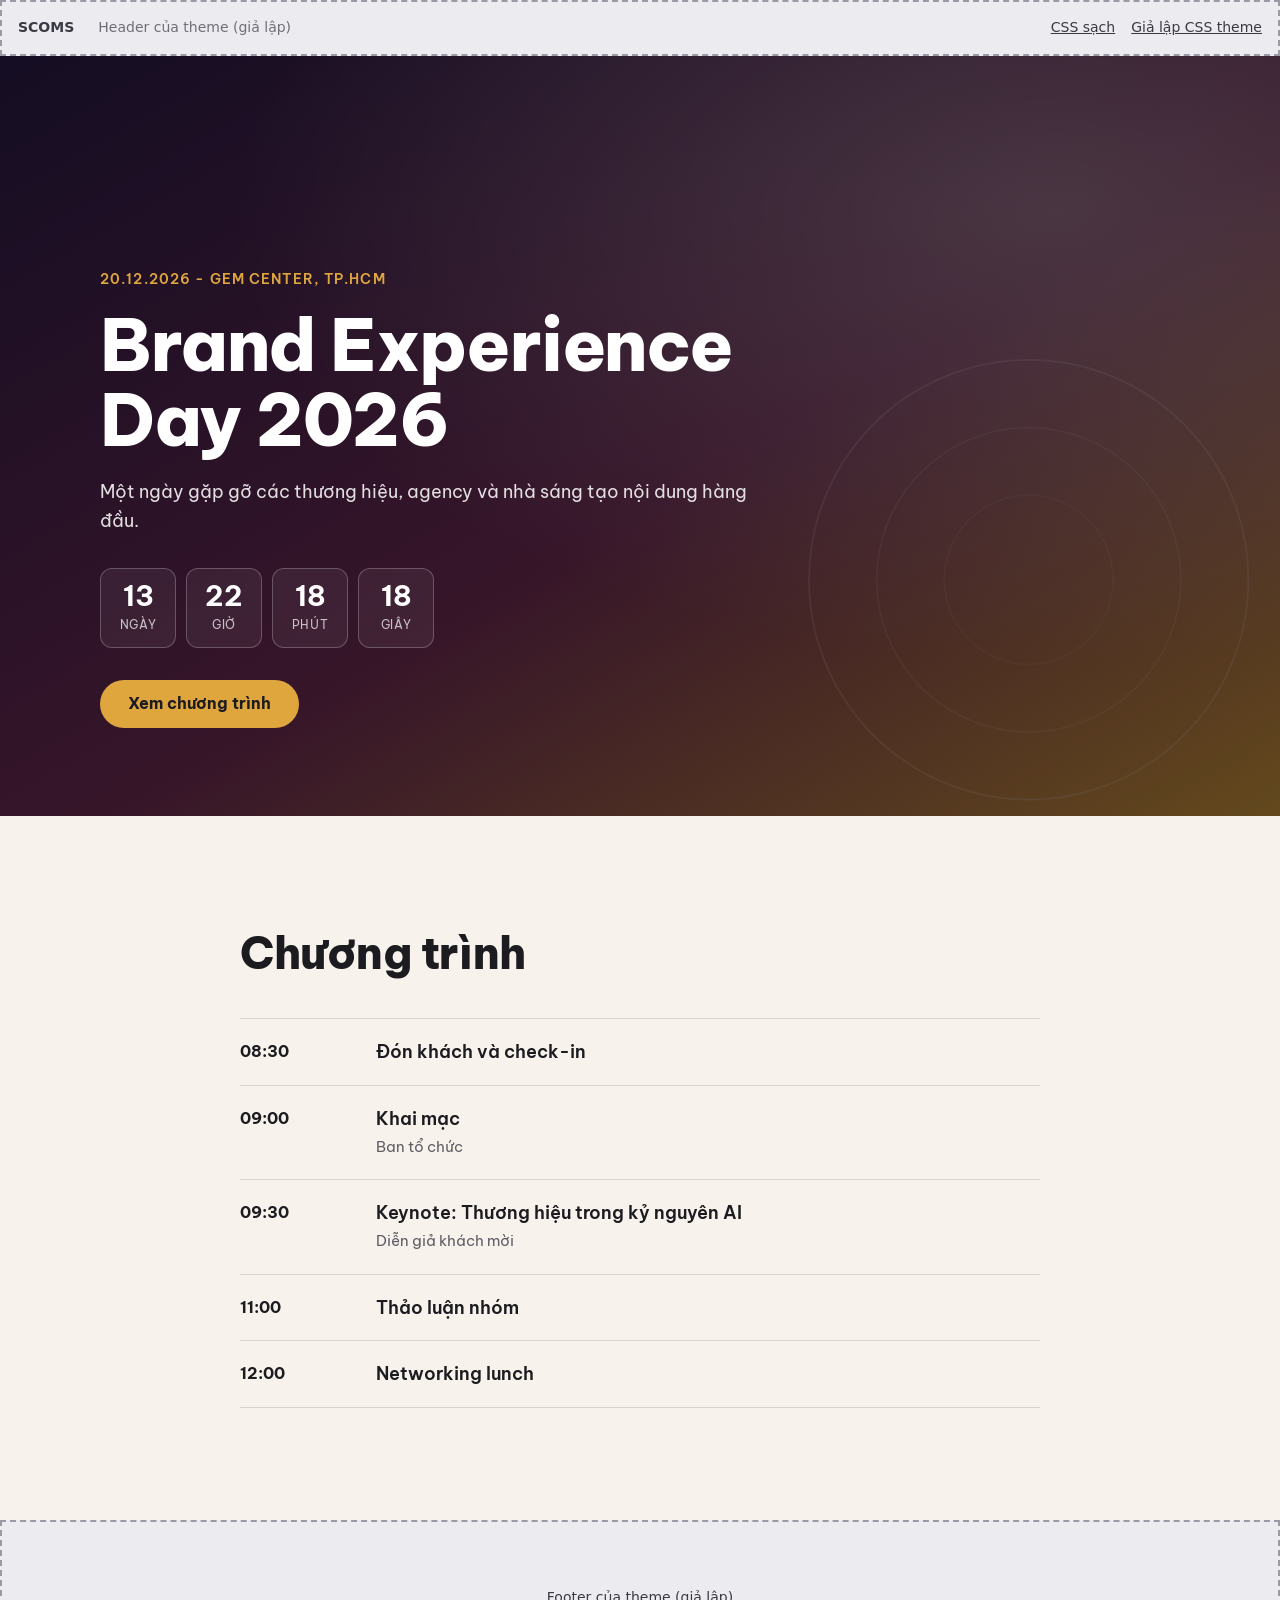
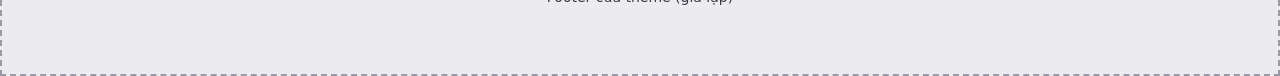
==== prototype/index.html @ 610c08fd "Demo: prototype + Elementor plugin (hero, agenda)" ====
<!doctype html>
<html lang="vi">
<head>
	<meta charset="utf-8">
	<meta name="viewport" content="width=device-width, initial-scale=1">
	<meta name="robots" content="noindex, nofollow">
	<title>SCOMS Landing - Prototype</title>

	<link rel="preconnect" href="https://fonts.googleapis.com">
	<link rel="preconnect" href="https://fonts.gstatic.com" crossorigin>
	<link rel="stylesheet" href="https://fonts.googleapis.com/css2?family=Be+Vietnam+Pro:wght@400;600;700;800&display=swap">

	<link rel="stylesheet" href="dev/mock-site.css">

	<link rel="stylesheet" href="../plugin/scoms-landing/assets/css/base.css">
	<link rel="stylesheet" href="../plugin/scoms-landing/assets/css/hero.css">
	<link rel="stylesheet" href="../plugin/scoms-landing/assets/css/agenda.css">

	<script>
		(function () {
			if (!new URLSearchParams(location.search).has('theme')) return;
			document.documentElement.classList.add('is-theme-sim');
			var link = document.createElement('link');
			link.rel = 'stylesheet';
			link.href = 'dev/theme-sim.css';
			document.head.appendChild(link);
			document.addEventListener('DOMContentLoaded', function () {
				document.body.classList.add('elementor-kit-5');
			});
		})();
	</script>
</head>
<body>
	<header class="mock-header">
		<span class="mock-header__logo">SCOMS</span>
		<span class="mock-header__note">Header của theme (giả lập)</span>
		<nav class="mock-header__nav">
			<a href="./">CSS sạch</a>
			<a href="./?theme">Giả lập CSS theme</a>
		</nav>
	</header>

	<main>
		<section class="scl scl-hero">
			<img class="scl-hero__bg" src="images/hero.svg" alt="" fetchpriority="high">
			<div class="scl-container">
				<div class="scl-hero__content">
					<p class="scl-hero__meta">20.12.2026 - GEM Center, TP.HCM</p>
					<h1 class="scl-hero__title">Brand Experience Day 2026</h1>
					<p class="scl-hero__desc">Một ngày gặp gỡ các thương hiệu, agency và nhà sáng tạo nội dung hàng đầu.</p>
					<div class="scl-countdown" data-scl-countdown="2026-12-20T09:00:00+07:00" role="timer" aria-label="Thời gian còn lại đến sự kiện">
						<div class="scl-countdown__units">
							<div class="scl-countdown__unit"><span class="scl-countdown__num" data-unit="days">00</span><span class="scl-countdown__label">Ngày</span></div>
							<div class="scl-countdown__unit"><span class="scl-countdown__num" data-unit="hours">00</span><span class="scl-countdown__label">Giờ</span></div>
							<div class="scl-countdown__unit"><span class="scl-countdown__num" data-unit="minutes">00</span><span class="scl-countdown__label">Phút</span></div>
							<div class="scl-countdown__unit"><span class="scl-countdown__num" data-unit="seconds">00</span><span class="scl-countdown__label">Giây</span></div>
						</div>
						<p class="scl-countdown__done" hidden>Sự kiện đã bắt đầu</p>
					</div>
					<a class="scl-hero__btn" href="#chuong-trinh">Xem chương trình</a>
				</div>
			</div>
		</section>
		<section class="scl scl-agenda" id="chuong-trinh">
			<div class="scl-container scl-container--narrow">
				<h2 class="scl-agenda__heading">Chương trình</h2>
				<ol class="scl-agenda__list">
					<li class="scl-agenda__item">
						<span class="scl-agenda__time">08:30</span>
						<div><p class="scl-agenda__title">Đón khách và check-in</p></div>
					</li>
					<li class="scl-agenda__item">
						<span class="scl-agenda__time">09:00</span>
						<div>
							<p class="scl-agenda__title">Khai mạc</p>
							<p class="scl-agenda__speaker">Ban tổ chức</p>
						</div>
					</li>
					<li class="scl-agenda__item">
						<span class="scl-agenda__time">09:30</span>
						<div>
							<p class="scl-agenda__title">Keynote: Thương hiệu trong kỷ nguyên AI</p>
							<p class="scl-agenda__speaker">Diễn giả khách mời</p>
						</div>
					</li>
					<li class="scl-agenda__item">
						<span class="scl-agenda__time">11:00</span>
						<div><p class="scl-agenda__title">Thảo luận nhóm</p></div>
					</li>
					<li class="scl-agenda__item">
						<span class="scl-agenda__time">12:00</span>
						<div><p class="scl-agenda__title">Networking lunch</p></div>
					</li>
				</ol>
			</div>
		</section>
	</main>

	<footer class="mock-footer">Footer của theme (giả lập)</footer>

	<script src="../plugin/scoms-landing/assets/js/countdown.js" defer></script>
</body>
</html>
---- prototype/dev/mock-site.css ----
body {
	margin: 0;
	background: #ffffff;
}

.mock-header,
.mock-footer {
	display: flex;
	flex-wrap: wrap;
	align-items: center;
	gap: 8px 24px;
	padding: 16px;
	border: 2px dashed #9a9aa5;
	background: #ececf0;
	font: 14px/1.4 system-ui, sans-serif;
	color: #3a3a44;
}

.mock-header__logo {
	font-weight: 800;
}

.mock-header__note {
	opacity: 0.7;
}

.mock-header__nav {
	display: flex;
	gap: 16px;
	margin-left: auto;
}

.mock-header__nav a {
	color: #3a3a44;
}

.mock-footer {
	justify-content: center;
	min-height: 120px;
}
---- plugin/scoms-landing/assets/css/base.css ----
.scl {
	--scl-font: "Be Vietnam Pro", system-ui, -apple-system, "Segoe UI", Roboto, sans-serif;
	--scl-bg: #f7f3ec;
	--scl-surface: #ffffff;
	--scl-text: #1c1b20;
	--scl-muted: #5f5d66;
	--scl-line: rgb(28 27 32 / 0.14);
	--scl-accent: #e0a63e;
	--scl-accent-ink: #1c1b20;
	--scl-max: 1160px;
	--scl-max-narrow: 880px;
	--scl-gutter: clamp(16px, 4vw, 40px);
}

.scl.scl {
	display: block;
	margin: 0;
	padding: 0;
	border: 0;
	background: transparent;
	font-family: var(--scl-font);
	font-size: 16px;
	font-weight: 400;
	line-height: 1.6;
	letter-spacing: normal;
	text-align: left;
	text-transform: none;
	color: var(--scl-text);
	-webkit-font-smoothing: antialiased;
}

.scl.scl,
.scl.scl *,
.scl.scl *::before,
.scl.scl *::after {
	box-sizing: border-box;
}

.scl.scl :where(h1, h2, h3, h4, h5, h6, p, ul, ol, li, figure, blockquote, dl, dd) {
	margin: 0;
	padding: 0;
	border: 0;
	background: none;
	font: inherit;
	letter-spacing: inherit;
	text-transform: none;
	color: inherit;
}

.scl.scl :where(ul, ol) {
	list-style: none;
}

.scl.scl :where(a) {
	color: inherit;
	text-decoration: none;
	background: none;
	box-shadow: none;
}

.scl.scl :where(a):hover {
	color: inherit;
	text-decoration: none;
}

.scl.scl :where(button) {
	margin: 0;
	padding: 0;
	border: 0;
	border-radius: 0;
	background: none;
	box-shadow: none;
	font: inherit;
	text-transform: none;
	color: inherit;
	cursor: pointer;
}

.scl.scl :where(button):hover {
	background: none;
	color: inherit;
}

.scl.scl :where(img, svg, video) {
	display: block;
	max-width: 100%;
	height: auto;
	border: 0;
	border-radius: 0;
	box-shadow: none;
}

.scl.scl :where(a, button):focus-visible {
	outline: 2px solid var(--scl-accent);
	outline-offset: 3px;
}

.scl .scl-container {
	width: 100%;
	max-width: var(--scl-max);
	margin-inline: auto;
	padding-inline: var(--scl-gutter);
}

.scl .scl-container--narrow {
	max-width: var(--scl-max-narrow);
}

.scl .scl-sr-only {
	position: absolute;
	width: 1px;
	height: 1px;
	padding: 0;
	margin: -1px;
	overflow: hidden;
	clip: rect(0, 0, 0, 0);
	white-space: nowrap;
	border: 0;
}
---- plugin/scoms-landing/assets/css/hero.css ----
.scl.scl-hero {
	--scl-overlay: 55%;
	position: relative;
	isolation: isolate;
	display: flex;
	align-items: flex-end;
	min-height: min(88vh, 760px);
	min-height: min(88svh, 760px);
	padding-block: clamp(96px, 14vw, 160px) clamp(40px, 7vw, 88px);
	overflow: hidden;
	background: #17151d;
	color: #ffffff;
}

.scl .scl-hero__bg {
	position: absolute;
	inset: 0;
	z-index: -2;
	width: 100%;
	max-width: none;
	height: 100%;
	object-fit: cover;
}

.scl.scl-hero::before {
	content: "";
	position: absolute;
	inset: 0;
	z-index: -1;
	background: rgb(0 0 0 / var(--scl-overlay));
}

.scl .scl-hero__content {
	max-width: 760px;
}

.scl .scl-hero__meta {
	margin-bottom: 16px;
	font-size: 0.875em;
	font-weight: 600;
	letter-spacing: 0.08em;
	text-transform: uppercase;
	color: var(--scl-accent);
}

.scl .scl-hero__title {
	margin-bottom: 20px;
	font-size: clamp(2.25em, 7vw, 4.5em);
	font-weight: 800;
	line-height: 1.05;
	letter-spacing: -0.02em;
	text-wrap: balance;
}

.scl .scl-hero__desc {
	max-width: 56ch;
	margin-bottom: 32px;
	font-size: clamp(1em, 2vw, 1.125em);
	line-height: 1.6;
	color: rgb(255 255 255 / 0.86);
}

.scl .scl-countdown {
	margin-bottom: 32px;
}

.scl .scl-countdown__units {
	display: flex;
	flex-wrap: wrap;
	gap: 10px;
}

.scl .scl-countdown__unit {
	min-width: 76px;
	padding: 12px 10px;
	border: 1px solid rgb(255 255 255 / 0.24);
	border-radius: 12px;
	background: rgb(255 255 255 / 0.06);
	text-align: center;
}

.scl .scl-countdown__num {
	display: block;
	font-size: 1.75em;
	font-weight: 700;
	line-height: 1.1;
	font-variant-numeric: tabular-nums;
}

.scl .scl-countdown__label {
	display: block;
	margin-top: 4px;
	font-size: 0.75em;
	letter-spacing: 0.06em;
	text-transform: uppercase;
	color: rgb(255 255 255 / 0.72);
}

.scl .scl-countdown[data-ended] .scl-countdown__units {
	display: none;
}

.scl .scl-countdown__done {
	font-weight: 600;
	color: var(--scl-accent);
}

.scl .scl-hero__btn {
	display: inline-flex;
	align-items: center;
	justify-content: center;
	min-height: 48px;
	padding: 0 28px;
	border-radius: 999px;
	background: var(--scl-accent);
	font-weight: 700;
	color: var(--scl-accent-ink);
	transition: transform 0.2s ease, filter 0.2s ease;
}

.scl .scl-hero__btn:hover,
.scl .scl-hero__btn:focus-visible {
	color: var(--scl-accent-ink);
	filter: brightness(1.08);
}

@media (hover: hover) {
	.scl .scl-hero__btn:hover {
		transform: translateY(-2px);
	}
}

.scl .scl-hero__btn:active {
	transform: scale(0.98);
}

@media (max-width: 480px) {
	.scl .scl-countdown__unit {
		min-width: 64px;
	}

	.scl .scl-countdown__num {
		font-size: 1.5em;
	}
}

@media (prefers-reduced-motion: reduce) {
	.scl .scl-hero__btn {
		transition: none;
	}

	.scl .scl-hero__btn:hover,
	.scl .scl-hero__btn:active {
		transform: none;
	}
}
---- plugin/scoms-landing/assets/css/agenda.css ----
.scl.scl-agenda {
	padding-block: clamp(56px, 9vw, 112px);
	background: var(--scl-bg);
	color: var(--scl-text);
}

.scl .scl-agenda__heading {
	margin-bottom: clamp(24px, 4vw, 40px);
	font-size: clamp(1.75em, 4vw, 2.75em);
	font-weight: 800;
	line-height: 1.15;
	letter-spacing: -0.01em;
}

.scl .scl-agenda__item {
	display: grid;
	grid-template-columns: 120px 1fr;
	gap: 16px;
	padding-block: 20px;
	border-top: 1px solid var(--scl-line);
}

.scl .scl-agenda__item:last-child {
	border-bottom: 1px solid var(--scl-line);
}

.scl .scl-agenda__time {
	font-weight: 700;
	font-variant-numeric: tabular-nums;
	color: var(--scl-text);
}

.scl .scl-agenda__title {
	font-size: 1.125em;
	font-weight: 600;
	line-height: 1.4;
	overflow-wrap: anywhere;
}

.scl .scl-agenda__speaker {
	margin-top: 4px;
	font-size: 0.95em;
	color: var(--scl-muted);
}

@media (max-width: 560px) {
	.scl .scl-agenda__item {
		grid-template-columns: 1fr;
		gap: 4px;
	}
}
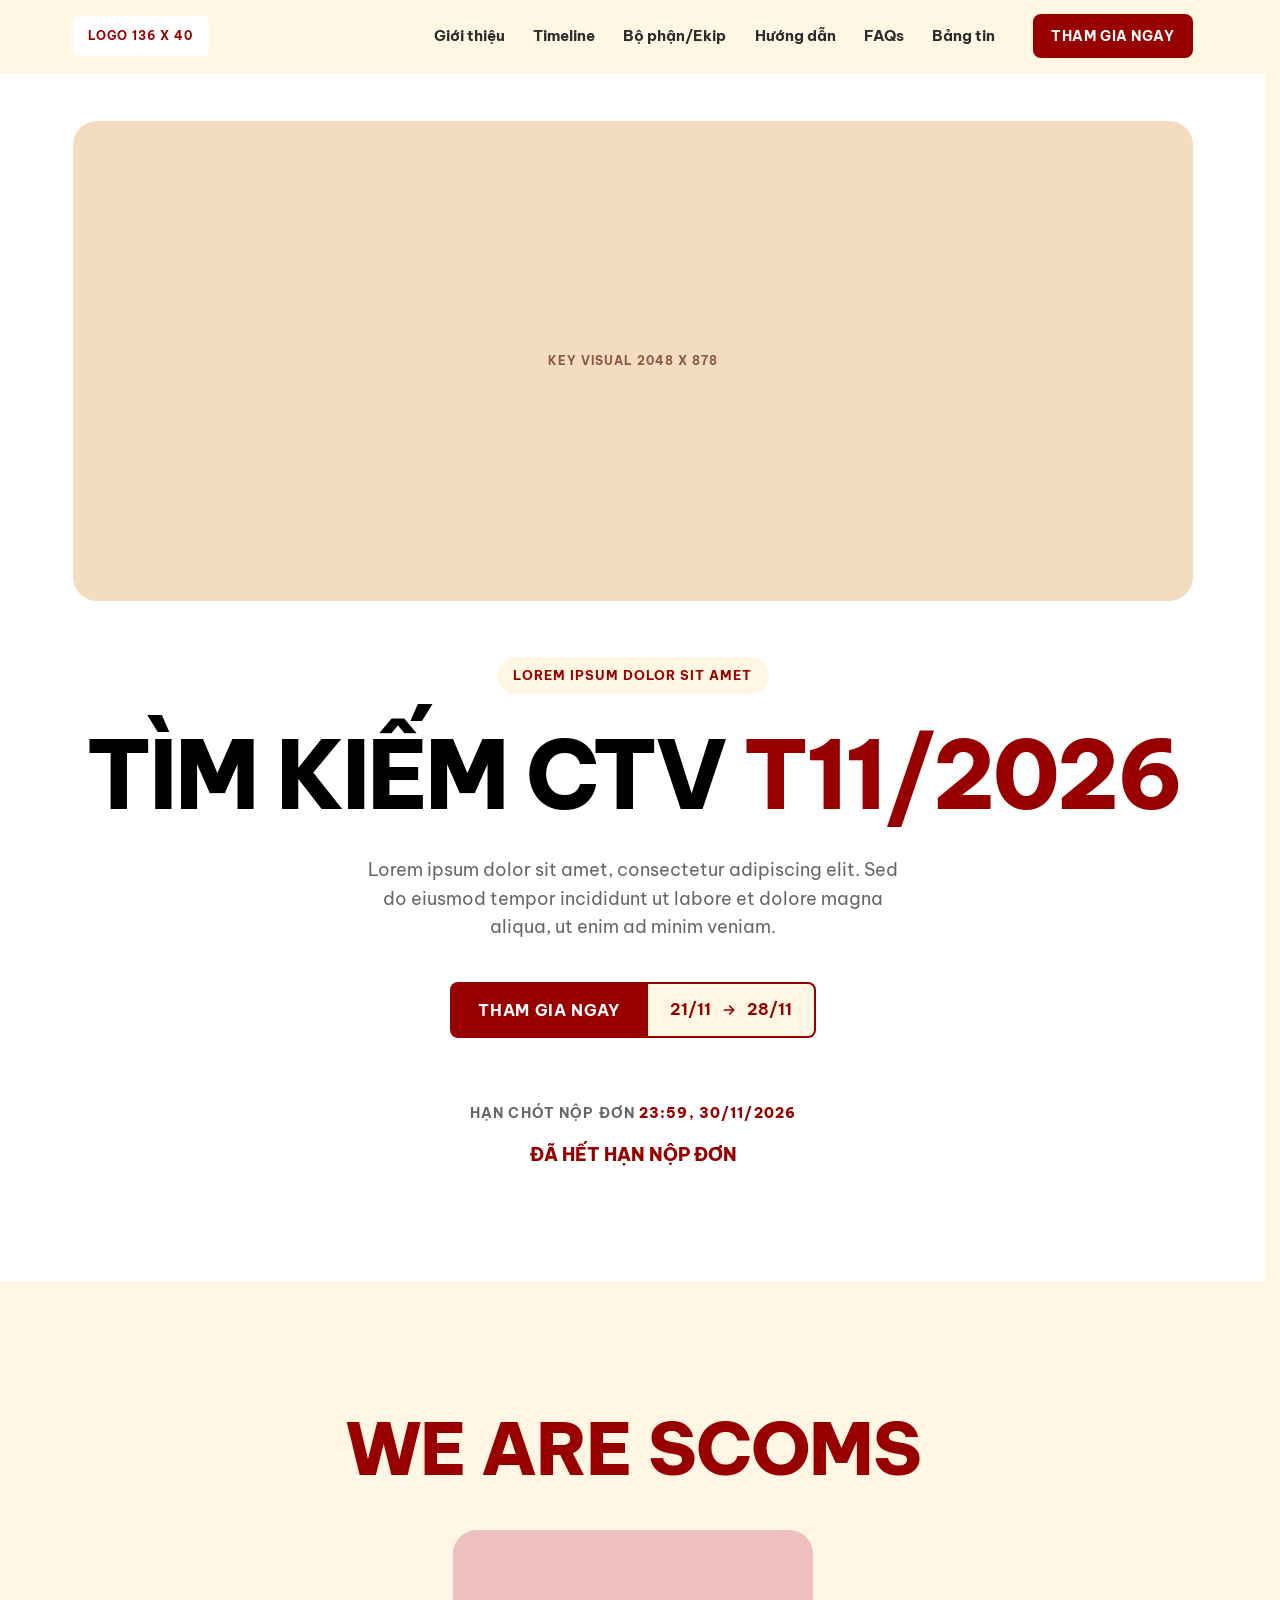
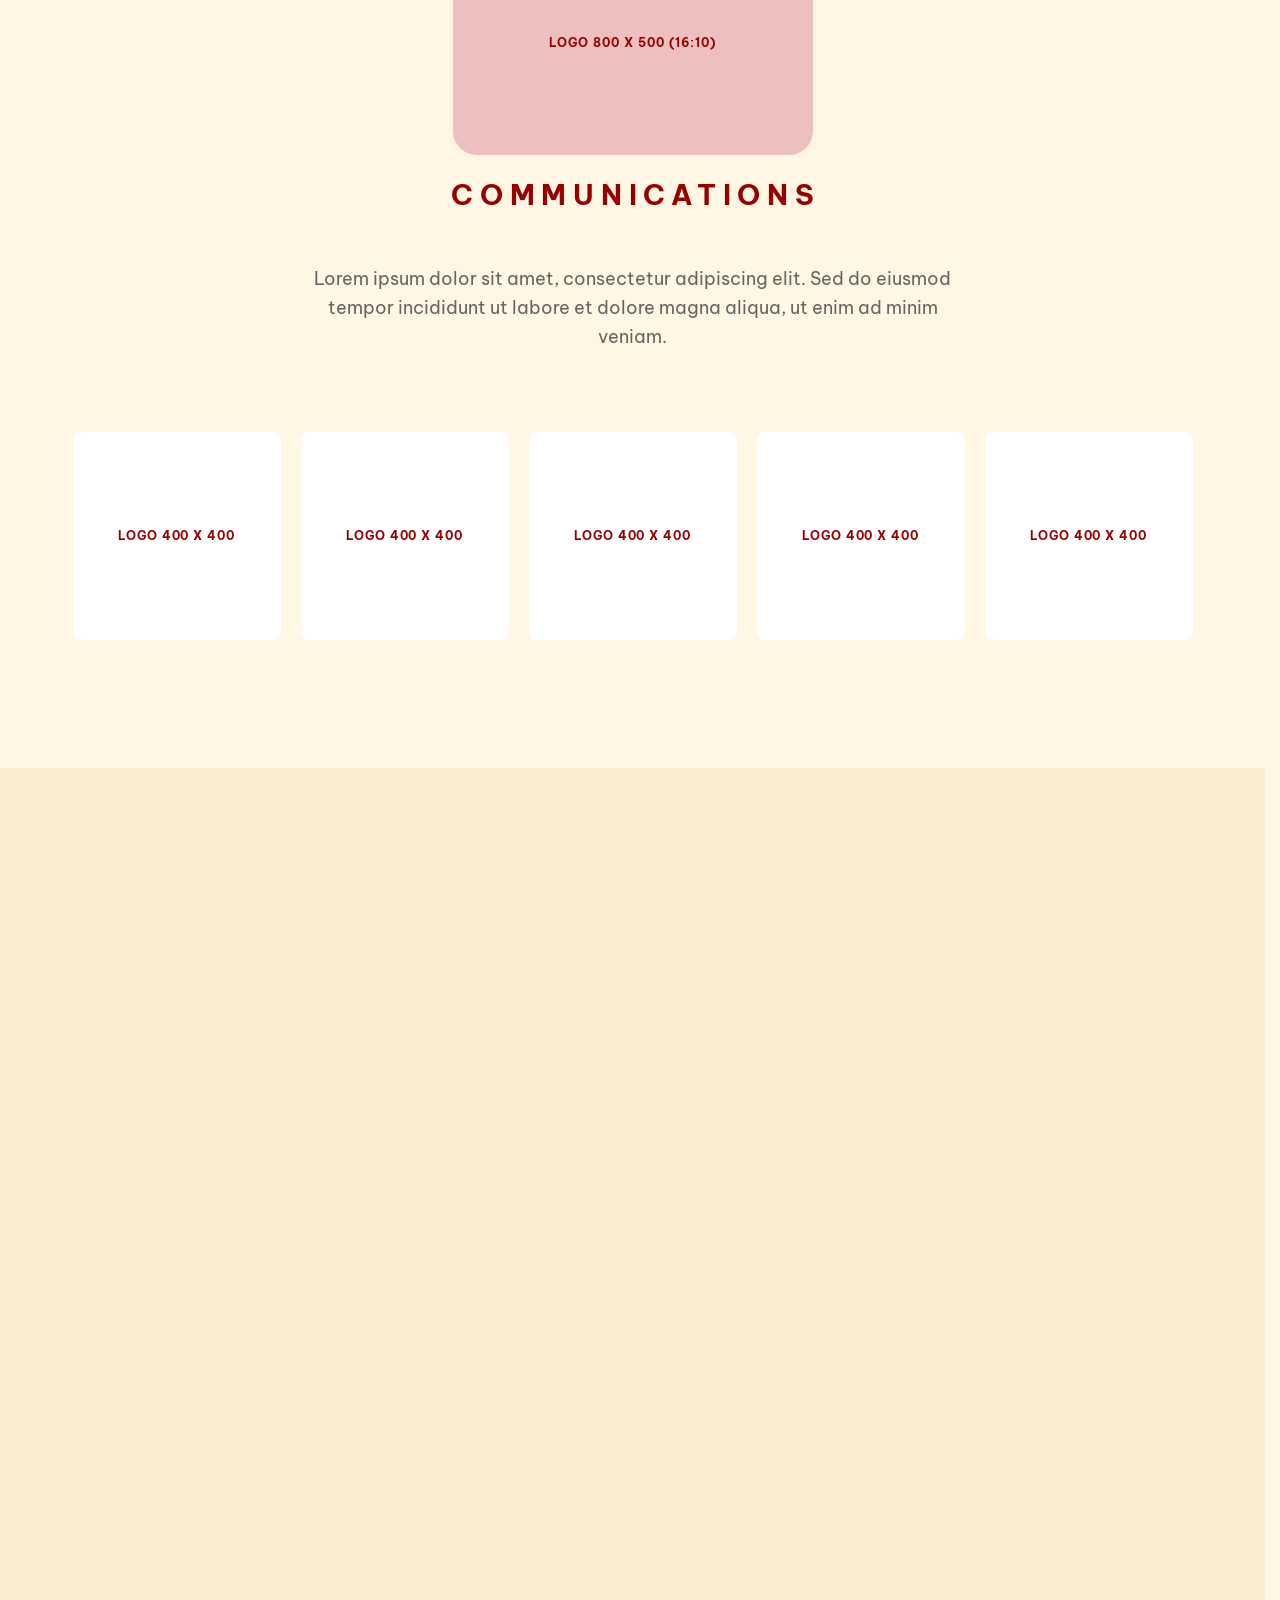
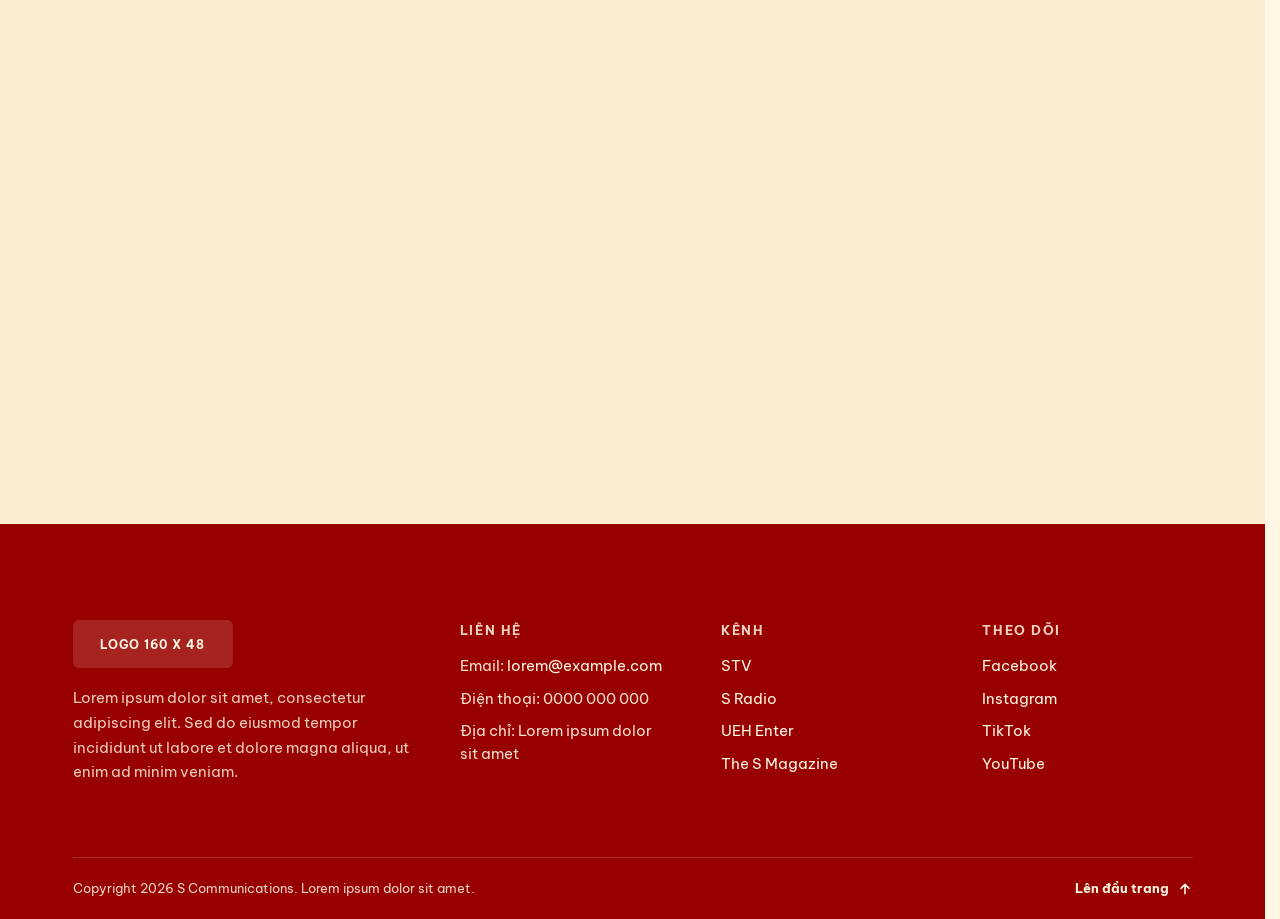
==== commit 1a4fd3e6: "Landing prototype v3: Figma-based sections, PDF content, header and footer - Ten sections built from" ====
--- a/prototype/index.html
+++ b/prototype/index.html
@@ -4,22 +4,33 @@
 	<meta charset="utf-8">
 	<meta name="viewport" content="width=device-width, initial-scale=1">
 	<meta name="robots" content="noindex, nofollow">
-	<title>SCOMS Landing - Prototype</title>
-
-	<link rel="preconnect" href="https://fonts.googleapis.com">
-	<link rel="preconnect" href="https://fonts.gstatic.com" crossorigin>
-	<link rel="stylesheet" href="https://fonts.googleapis.com/css2?family=Be+Vietnam+Pro:wght@400;600;700;800&display=swap">
-
+	<meta name="description" content="Tìm kiếm Cộng tác viên T11/2026 - S Communications.">
+	<title>SCOMS - Tìm kiếm CTV T11/2026</title>
+
+	<link rel="icon" href="data:,">
+	<link rel="preload" href="../plugin/scoms-landing/assets/fonts/be-vietnam-pro-800-latin.woff2" as="font" type="font/woff2" crossorigin>
+	<link rel="preload" href="../plugin/scoms-landing/assets/fonts/be-vietnam-pro-800-vietnamese.woff2" as="font" type="font/woff2" crossorigin>
 	<link rel="stylesheet" href="dev/mock-site.css">
-
+	<link rel="stylesheet" href="../plugin/scoms-landing/assets/css/fonts.css">
 	<link rel="stylesheet" href="../plugin/scoms-landing/assets/css/base.css">
-	<link rel="stylesheet" href="../plugin/scoms-landing/assets/css/hero.css">
-	<link rel="stylesheet" href="../plugin/scoms-landing/assets/css/agenda.css">
+	<link rel="stylesheet" href="../plugin/scoms-landing/assets/css/site-header.css">
+	<link rel="stylesheet" href="../plugin/scoms-landing/assets/css/recruit-hero.css">
+	<link rel="stylesheet" href="../plugin/scoms-landing/assets/css/flipclock.css">
+	<link rel="stylesheet" href="../plugin/scoms-landing/assets/css/about.css">
+	<link rel="stylesheet" href="../plugin/scoms-landing/assets/css/timeline.css">
+	<link rel="stylesheet" href="../plugin/scoms-landing/assets/css/highlights.css">
+	<link rel="stylesheet" href="../plugin/scoms-landing/assets/css/teams.css">
+	<link rel="stylesheet" href="../plugin/scoms-landing/assets/css/modal.css">
+	<link rel="stylesheet" href="../plugin/scoms-landing/assets/css/steps.css">
+	<link rel="stylesheet" href="../plugin/scoms-landing/assets/css/notes.css">
+	<link rel="stylesheet" href="../plugin/scoms-landing/assets/css/faq.css">
+	<link rel="stylesheet" href="../plugin/scoms-landing/assets/css/stories.css">
+	<link rel="stylesheet" href="../plugin/scoms-landing/assets/css/news.css">
+	<link rel="stylesheet" href="../plugin/scoms-landing/assets/css/site-footer.css">
 
 	<script>
 		(function () {
 			if (!new URLSearchParams(location.search).has('theme')) return;
-			document.documentElement.classList.add('is-theme-sim');
 			var link = document.createElement('link');
 			link.rel = 'stylesheet';
 			link.href = 'dev/theme-sim.css';
@@ -31,73 +42,305 @@
 	</script>
 </head>
 <body>
-	<header class="mock-header">
-		<span class="mock-header__logo">SCOMS</span>
-		<span class="mock-header__note">Header của theme (giả lập)</span>
-		<nav class="mock-header__nav">
-			<a href="./">CSS sạch</a>
-			<a href="./?theme">Giả lập CSS theme</a>
-		</nav>
+	<header class="scl scl-hd" data-scl-header>
+		<div class="scl-container scl-hd__bar">
+			<a class="scl-hd__logo" href="#top"><span class="scl-ph" data-ph="Logo 136 x 40"></span><span class="scl-sr-only">S Communications</span></a>
+			<nav class="scl-hd__nav" id="scl-hd-nav" aria-label="Điều hướng chính"><ul class="scl-hd__links"><li><a class="scl-hd__link" href="#gioi-thieu">Giới thiệu</a></li><li><a class="scl-hd__link" href="#timeline">Timeline</a></li><li><a class="scl-hd__link" href="#bo-phan">Bộ phận/Ekip</a></li><li><a class="scl-hd__link" href="#ung-tuyen">Hướng dẫn</a></li><li><a class="scl-hd__link" href="#faq">FAQs</a></li><li><a class="scl-hd__link" href="#bang-tin">Bảng tin</a></li></ul></nav>
+			<a class="scl-btn scl-hd__cta" href="#ung-tuyen"><span class="scl-btn__clip"><span data-text="Tham gia ngay">Tham gia ngay</span></span></a>
+			<button class="scl-hd__toggle" type="button" aria-expanded="false" aria-controls="scl-hd-nav"><span class="scl-hd__toggle-line"></span><span class="scl-hd__toggle-line"></span><span class="scl-sr-only">Mở menu</span></button>
+		</div>
 	</header>
 
 	<main>
-		<section class="scl scl-hero">
-			<img class="scl-hero__bg" src="images/hero.svg" alt="" fetchpriority="high">
-			<div class="scl-container">
-				<div class="scl-hero__content">
-					<p class="scl-hero__meta">20.12.2026 - GEM Center, TP.HCM</p>
-					<h1 class="scl-hero__title">Brand Experience Day 2026</h1>
-					<p class="scl-hero__desc">Một ngày gặp gỡ các thương hiệu, agency và nhà sáng tạo nội dung hàng đầu.</p>
-					<div class="scl-countdown" data-scl-countdown="2026-12-20T09:00:00+07:00" role="timer" aria-label="Thời gian còn lại đến sự kiện">
-						<div class="scl-countdown__units">
-							<div class="scl-countdown__unit"><span class="scl-countdown__num" data-unit="days">00</span><span class="scl-countdown__label">Ngày</span></div>
-							<div class="scl-countdown__unit"><span class="scl-countdown__num" data-unit="hours">00</span><span class="scl-countdown__label">Giờ</span></div>
-							<div class="scl-countdown__unit"><span class="scl-countdown__num" data-unit="minutes">00</span><span class="scl-countdown__label">Phút</span></div>
-							<div class="scl-countdown__unit"><span class="scl-countdown__num" data-unit="seconds">00</span><span class="scl-countdown__label">Giây</span></div>
+		<section class="scl scl-rh" id="top" data-scl-motion>
+			<div class="scl-container scl-rh__inner">
+				<div class="scl-rh__kv scl-ph scl-ph--warm" data-ph="Key visual 2048 x 878" role="img" aria-label="Bộ nhận diện chương trình (ảnh minh hoạ)"></div>
+				<p class="scl-rh__eyebrow">Lorem ipsum dolor sit amet</p>
+				<h1 class="scl-rh__title"><span class="scl-line"><span>Tìm kiếm CTV <em>T11/2026</em></span></span></h1>
+				<p class="scl-rh__lead">Lorem ipsum dolor sit amet, consectetur adipiscing elit. Sed do eiusmod tempor incididunt ut labore et dolore magna aliqua, ut enim ad minim veniam.</p>
+				<div class="scl-rh__cta">
+					<a class="scl-btn" href="#ung-tuyen"><span class="scl-btn__clip"><span data-text="Tham gia ngay">Tham gia ngay</span></span></a>
+					<p class="scl-rh__date"><span class="scl-sr-only">Vòng đơn từ</span>21/11 <svg viewBox="0 0 24 24" fill="none" stroke="currentColor" stroke-width="2.6" stroke-linecap="round" stroke-linejoin="round" aria-hidden="true"><path d="M5 12h14M13 6l6 6-6 6"/></svg><span class="scl-sr-only">đến</span> 28/11</p>
+				</div>
+				<div class="scl-flip scl-rh__clock" data-scl-flipclock="2026-11-30T23:59:00+07:00" role="timer" aria-label="Thời gian còn lại đến hạn chót nộp đơn 23:59 ngày 30/11/2026">
+					<p class="scl-flip__caption">Hạn chót nộp đơn <strong>23:59, 30/11/2026</strong></p>
+					<div class="scl-flip__row" aria-hidden="true"><div class="scl-flip__group"><div class="scl-flip__tile" data-flip-unit="days"><span class="scl-flip__plate scl-flip__plate--top"></span><span class="scl-flip__plate scl-flip__plate--bottom"></span><span class="scl-flip__digits"><span class="scl-flip__num">00</span></span></div><span class="scl-flip__label">Ngày</span></div><div class="scl-flip__group"><div class="scl-flip__tile" data-flip-unit="hours"><span class="scl-flip__plate scl-flip__plate--top"></span><span class="scl-flip__plate scl-flip__plate--bottom"></span><span class="scl-flip__digits"><span class="scl-flip__num">00</span></span></div><span class="scl-flip__label">Giờ</span></div><div class="scl-flip__group"><div class="scl-flip__tile" data-flip-unit="minutes"><span class="scl-flip__plate scl-flip__plate--top"></span><span class="scl-flip__plate scl-flip__plate--bottom"></span><span class="scl-flip__digits"><span class="scl-flip__num">00</span></span></div><span class="scl-flip__label">Phút</span></div><div class="scl-flip__group"><div class="scl-flip__tile" data-flip-unit="seconds"><span class="scl-flip__plate scl-flip__plate--top"></span><span class="scl-flip__plate scl-flip__plate--bottom"></span><span class="scl-flip__digits"><span class="scl-flip__num">00</span></span></div><span class="scl-flip__label">Giây</span></div></div>
+					<p class="scl-flip__done" hidden>Đã hết hạn nộp đơn</p>
+				</div>
+			</div>
+		</section>
+
+		<section class="scl scl-ab scl-defer" id="ve-scoms" data-scl-motion>
+			<div class="scl-container">
+				<h2 class="scl-title scl-title--red scl-ab__title" style="margin-inline: auto;" data-scl-reveal="title"><span class="scl-line"><span>We are SCOMS</span></span></h2>
+				<figure class="scl-ab__logo" data-scl-reveal="pop" style="--i:2">
+					<div class="scl-ab__badge scl-ph scl-ph--red" data-ph="Logo 800 x 500 (16:10)" role="img" aria-label="Logo S Communications"></div>
+					<figcaption class="scl-ab__word">Communications</figcaption>
+				</figure>
+				<p class="scl-ab__text" data-scl-reveal style="--i:3">Lorem ipsum dolor sit amet, consectetur adipiscing elit. Sed do eiusmod tempor incididunt ut labore et dolore magna aliqua, ut enim ad minim veniam.</p>
+				<ul class="scl-ab__brands" aria-label="Các kênh của SCOMS">
+					<li class="scl-ab__brand" data-scl-reveal style="--i:0"><div class="scl-ph" data-ph="Logo 400 x 400" role="img" aria-label="STV"></div></li>
+					<li class="scl-ab__brand" data-scl-reveal style="--i:1"><div class="scl-ph" data-ph="Logo 400 x 400" role="img" aria-label="S Radio"></div></li>
+					<li class="scl-ab__brand" data-scl-reveal style="--i:2"><div class="scl-ph" data-ph="Logo 400 x 400" role="img" aria-label="UEH Enter"></div></li>
+					<li class="scl-ab__brand" data-scl-reveal style="--i:3"><div class="scl-ph" data-ph="Logo 400 x 400" role="img" aria-label="The S Magazine"></div></li>
+					<li class="scl-ab__brand" data-scl-reveal style="--i:4"><div class="scl-ph" data-ph="Logo 400 x 400" role="img" aria-label="Logo kênh 5"></div></li>
+				</ul>
+			</div>
+		</section>
+
+		<section class="scl scl-tl scl-defer" id="timeline" data-scl-motion>
+			<div class="scl-container">
+				<div class="scl-head">
+					<h2 class="scl-title" data-scl-reveal="title"><span class="scl-line"><span>Timeline chương trình</span></span></h2>
+				</div>
+				<ol class="scl-tl__list" data-scl-progress>
+					<li class="scl-tl__item" data-scl-step data-scl-reveal><span class="scl-tl__dot" aria-hidden="true"></span><div class="scl-tl__card"><p class="scl-tl__label">Vòng đơn</p><div class="scl-tl__body"><p class="scl-tl__date">21/11 <svg viewBox="0 0 24 24" fill="none" stroke="currentColor" stroke-width="2.6" stroke-linecap="round" stroke-linejoin="round" aria-label="đến"><path d="M5 12h14M13 6l6 6-6 6"/></svg> 28/11</p><p class="scl-tl__desc">Lorem ipsum dolor sit amet, consectetur adipiscing elit, sed do eiusmod tempor incididunt ut labore.</p></div></div></li>
+					<li class="scl-tl__item" data-scl-step data-scl-reveal><span class="scl-tl__dot" aria-hidden="true"></span><div class="scl-tl__card"><p class="scl-tl__label">Introduction Day</p><div class="scl-tl__body"><p class="scl-tl__date">28/11</p><p class="scl-tl__desc">Lorem ipsum dolor sit amet, consectetur adipiscing elit, sed do eiusmod tempor incididunt ut labore.</p></div></div></li>
+					<li class="scl-tl__item" data-scl-step data-scl-reveal><span class="scl-tl__dot" aria-hidden="true"></span><div class="scl-tl__card"><p class="scl-tl__label">Teamwork</p><div class="scl-tl__body"><p class="scl-tl__date">06/12</p><p class="scl-tl__desc">Lorem ipsum dolor sit amet, consectetur adipiscing elit, sed do eiusmod tempor incididunt ut labore.</p></div></div></li>
+					<li class="scl-tl__item" data-scl-step data-scl-reveal><span class="scl-tl__dot" aria-hidden="true"></span><div class="scl-tl__card"><p class="scl-tl__label">Phỏng vấn</p><div class="scl-tl__body"><p class="scl-tl__date">13/12</p><p class="scl-tl__desc">Lorem ipsum dolor sit amet, consectetur adipiscing elit, sed do eiusmod tempor incididunt ut labore.</p></div></div></li>
+				</ol>
+			</div>
+		</section>
+
+		<section class="scl scl-hl scl-defer" id="gioi-thieu" data-scl-motion>
+			<div class="scl-container">
+				<div class="scl-head">
+					<h2 class="scl-title" data-scl-reveal="title"><span class="scl-line"><span>Giới thiệu chung</span></span></h2>
+				</div>
+				<div class="scl-hl__panels" data-scl-panels data-scl-reveal>
+					<article class="scl-hl__panel is-active" data-scl-panel>
+						<button class="scl-hl__tab" type="button" data-scl-panel-tab aria-expanded="true" aria-controls="scl-hl-1"><span class="scl-hl__num">01</span><span class="scl-hl__label">Tổng quan</span></button>
+						<div class="scl-hl__body" id="scl-hl-1">
+							<div class="scl-hl__media scl-ph scl-ph--warm" data-ph="Ảnh 1080 x 720 (3:2)"></div>
+							<div class="scl-hl__caption"><h3>Tổng quan</h3><p>Tìm kiếm Cộng tác viên là chương trình thường niên nhằm tìm kiếm những bạn trẻ yêu thích truyền thông, đồng thời tạo cơ hội trải nghiệm trong môi trường chuyên nghiệp và cùng lan tỏa những giá trị tích cực.</p></div>
 						</div>
-						<p class="scl-countdown__done" hidden>Sự kiện đã bắt đầu</p>
-					</div>
-					<a class="scl-hero__btn" href="#chuong-trinh">Xem chương trình</a>
-				</div>
-			</div>
-		</section>
-		<section class="scl scl-agenda" id="chuong-trinh">
-			<div class="scl-container scl-container--narrow">
-				<h2 class="scl-agenda__heading">Chương trình</h2>
-				<ol class="scl-agenda__list">
-					<li class="scl-agenda__item">
-						<span class="scl-agenda__time">08:30</span>
-						<div><p class="scl-agenda__title">Đón khách và check-in</p></div>
-					</li>
-					<li class="scl-agenda__item">
-						<span class="scl-agenda__time">09:00</span>
-						<div>
-							<p class="scl-agenda__title">Khai mạc</p>
-							<p class="scl-agenda__speaker">Ban tổ chức</p>
+					</article>
+					<article class="scl-hl__panel" data-scl-panel>
+						<button class="scl-hl__tab" type="button" data-scl-panel-tab aria-expanded="false" aria-controls="scl-hl-2"><span class="scl-hl__num">02</span><span class="scl-hl__label">S-Search 2026</span></button>
+						<div class="scl-hl__body" id="scl-hl-2">
+							<div class="scl-hl__media scl-ph scl-ph--warm" data-ph="Ảnh 1080 x 720 (3:2)"></div>
+							<div class="scl-hl__caption"><h3>S-Search 2026</h3><p>Chương trình Tìm kiếm Cộng tác viên của Scoms đã chính thức trở lại, mang đến cơ hội để bạn gặp gỡ những người đồng hành mới, thử sức trong những trải nghiệm mới và khám phá những khía cạnh khác của bản thân. Cùng Scoms bước qua từng chặng đường, tự tin thể hiện màu sắc riêng và viết nên hành trình của chính bạn nhé!</p></div>
 						</div>
-					</li>
-					<li class="scl-agenda__item">
-						<span class="scl-agenda__time">09:30</span>
-						<div>
-							<p class="scl-agenda__title">Keynote: Thương hiệu trong kỷ nguyên AI</p>
-							<p class="scl-agenda__speaker">Diễn giả khách mời</p>
+					</article>
+					<article class="scl-hl__panel" data-scl-panel>
+						<button class="scl-hl__tab" type="button" data-scl-panel-tab aria-expanded="false" aria-controls="scl-hl-3"><span class="scl-hl__num">03</span><span class="scl-hl__label">Introduction Day</span></button>
+						<div class="scl-hl__body" id="scl-hl-3">
+							<div class="scl-hl__media scl-ph scl-ph--warm" data-ph="Ảnh 1080 x 720 (3:2)"></div>
+							<div class="scl-hl__caption"><h3>Introduction Day</h3><p>Introduction Day là hoạt động thuộc khuôn khổ Chương trình Tìm kiếm Cộng tác viên Tháng 11/2026, giúp sinh viên khám phá về Scoms, từ hoạt động, giá trị đến văn hóa của Nhóm.</p><p>Đây cũng là dịp để bạn khám phá những "bí mật" tại ngôi nhà S Đỏ qua chia sẻ từ các Scoms-ers kỳ cựu, đồng thời được giải đáp mọi thắc mắc trực tiếp cùng Ban Điều hành nhiệm kỳ XXV!</p></div>
 						</div>
-					</li>
-					<li class="scl-agenda__item">
-						<span class="scl-agenda__time">11:00</span>
-						<div><p class="scl-agenda__title">Thảo luận nhóm</p></div>
-					</li>
-					<li class="scl-agenda__item">
-						<span class="scl-agenda__time">12:00</span>
-						<div><p class="scl-agenda__title">Networking lunch</p></div>
-					</li>
+					</article>
+					<article class="scl-hl__panel" data-scl-panel>
+						<button class="scl-hl__tab" type="button" data-scl-panel-tab aria-expanded="false" aria-controls="scl-hl-4"><span class="scl-hl__num">04</span><span class="scl-hl__label">CTA</span></button>
+						<div class="scl-hl__body" id="scl-hl-4">
+							<div class="scl-hl__media scl-ph scl-ph--warm" data-ph="Ảnh 1080 x 720 (3:2)"></div>
+							<div class="scl-hl__caption"><h3>CTA</h3><p>Chúng mình đã sẵn sàng chào đón và đồng hành cùng bạn trên hành trình đầy trải nghiệm này rồi đó!</p><p>Nhanh tay đăng ký thôi, tụi mình rất mong chờ được gặp mấy bạn đó!</p><a class="scl-btn" href="#ung-tuyen"><span class="scl-btn__clip"><span data-text="Tham gia ngay">Tham gia ngay</span></span><svg viewBox="0 0 24 24" fill="none" stroke="currentColor" stroke-width="2.6" stroke-linecap="round" stroke-linejoin="round" aria-hidden="true"><path d="M5 12h14M13 6l6 6-6 6"/></svg></a></div>
+						</div>
+					</article>
+				</div>
+			</div>
+		</section>
+
+		<section class="scl scl-tm scl-defer" id="bo-phan" data-scl-motion>
+			<div class="scl-container">
+				<div class="scl-head">
+					<h2 class="scl-title scl-title--red" data-scl-reveal="title"><span class="scl-line"><span>7 Bộ phận/Ekip nhà S</span></span></h2>
+					<p class="scl-lead" data-scl-reveal style="--i:2">Lorem ipsum dolor sit amet, consectetur adipiscing elit, sed do eiusmod tempor incididunt ut labore.</p>
+				</div>
+				<ul class="scl-tm__grid">
+					<li class="scl-tm__card scl-tone" data-scl-reveal style="--i:0">
+						<div class="scl-tm__media"><span class="scl-tm__num">01</span><div class="scl-tm__media-in scl-ph" data-ph="Ảnh 864 x 1080 (4:5)"></div></div>
+						<div class="scl-tm__body"><h3 class="scl-tm__name">Creative</h3><p class="scl-tm__desc">Lorem ipsum dolor sit amet, consectetur adipiscing elit, sed do eiusmod tempor incididunt ut labore.</p></div>
+						<button class="scl-tm__apply" type="button" data-scl-dialog-open="scl-team-01" aria-haspopup="dialog">Apply <svg viewBox="0 0 24 24" fill="none" stroke="currentColor" stroke-width="2.6" stroke-linecap="round" stroke-linejoin="round" aria-hidden="true"><path d="M5 12h14M13 6l6 6-6 6"/></svg></button>
+					</li>
+					<li class="scl-tm__card scl-tone" data-scl-reveal style="--i:1">
+						<div class="scl-tm__media"><span class="scl-tm__num">02</span><div class="scl-tm__media-in scl-ph" data-ph="Ảnh 864 x 1080 (4:5)"></div></div>
+						<div class="scl-tm__body"><h3 class="scl-tm__name">ER</h3><p class="scl-tm__desc">Lorem ipsum dolor sit amet, consectetur adipiscing elit, sed do eiusmod tempor incididunt ut labore.</p></div>
+						<button class="scl-tm__apply" type="button" data-scl-dialog-open="scl-team-02" aria-haspopup="dialog">Apply <svg viewBox="0 0 24 24" fill="none" stroke="currentColor" stroke-width="2.6" stroke-linecap="round" stroke-linejoin="round" aria-hidden="true"><path d="M5 12h14M13 6l6 6-6 6"/></svg></button>
+					</li>
+					<li class="scl-tm__card scl-tone" data-scl-reveal style="--i:2">
+						<div class="scl-tm__media"><span class="scl-tm__num">03</span><div class="scl-tm__media-in scl-ph" data-ph="Ảnh 864 x 1080 (4:5)"></div></div>
+						<div class="scl-tm__body"><h3 class="scl-tm__name">Event</h3><p class="scl-tm__desc">Lorem ipsum dolor sit amet, consectetur adipiscing elit, sed do eiusmod tempor incididunt ut labore.</p></div>
+						<button class="scl-tm__apply" type="button" data-scl-dialog-open="scl-team-03" aria-haspopup="dialog">Apply <svg viewBox="0 0 24 24" fill="none" stroke="currentColor" stroke-width="2.6" stroke-linecap="round" stroke-linejoin="round" aria-hidden="true"><path d="M5 12h14M13 6l6 6-6 6"/></svg></button>
+					</li>
+					<li class="scl-tm__card scl-tone" data-scl-reveal style="--i:3">
+						<div class="scl-tm__media"><span class="scl-tm__num">04</span><div class="scl-tm__media-in scl-ph" data-ph="Ảnh 864 x 1080 (4:5)"></div></div>
+						<div class="scl-tm__body"><h3 class="scl-tm__name">HR</h3><p class="scl-tm__desc">Lorem ipsum dolor sit amet, consectetur adipiscing elit, sed do eiusmod tempor incididunt ut labore.</p></div>
+						<button class="scl-tm__apply" type="button" data-scl-dialog-open="scl-team-04" aria-haspopup="dialog">Apply <svg viewBox="0 0 24 24" fill="none" stroke="currentColor" stroke-width="2.6" stroke-linecap="round" stroke-linejoin="round" aria-hidden="true"><path d="M5 12h14M13 6l6 6-6 6"/></svg></button>
+					</li>
+					<li class="scl-tm__card scl-tone" data-scl-reveal style="--i:4">
+						<div class="scl-tm__media"><span class="scl-tm__num">05</span><div class="scl-tm__media-in scl-ph" data-ph="Ảnh 864 x 1080 (4:5)"></div></div>
+						<div class="scl-tm__body"><h3 class="scl-tm__name">Radio</h3><p class="scl-tm__desc">Lorem ipsum dolor sit amet, consectetur adipiscing elit, sed do eiusmod tempor incididunt ut labore.</p></div>
+						<button class="scl-tm__apply" type="button" data-scl-dialog-open="scl-team-05" aria-haspopup="dialog">Apply <svg viewBox="0 0 24 24" fill="none" stroke="currentColor" stroke-width="2.6" stroke-linecap="round" stroke-linejoin="round" aria-hidden="true"><path d="M5 12h14M13 6l6 6-6 6"/></svg></button>
+					</li>
+					<li class="scl-tm__card scl-tone" data-scl-reveal style="--i:5">
+						<div class="scl-tm__media"><span class="scl-tm__num">06</span><div class="scl-tm__media-in scl-ph" data-ph="Ảnh 864 x 1080 (4:5)"></div></div>
+						<div class="scl-tm__body"><h3 class="scl-tm__name">STV</h3><p class="scl-tm__desc">Lorem ipsum dolor sit amet, consectetur adipiscing elit, sed do eiusmod tempor incididunt ut labore.</p></div>
+						<button class="scl-tm__apply" type="button" data-scl-dialog-open="scl-team-06" aria-haspopup="dialog">Apply <svg viewBox="0 0 24 24" fill="none" stroke="currentColor" stroke-width="2.6" stroke-linecap="round" stroke-linejoin="round" aria-hidden="true"><path d="M5 12h14M13 6l6 6-6 6"/></svg></button>
+					</li>
+					<li class="scl-tm__card scl-tone" data-scl-reveal style="--i:6">
+						<div class="scl-tm__media"><span class="scl-tm__num">07</span><div class="scl-tm__media-in scl-ph" data-ph="Ảnh 864 x 1080 (4:5)"></div></div>
+						<div class="scl-tm__body"><h3 class="scl-tm__name">Writer</h3><p class="scl-tm__desc">Lorem ipsum dolor sit amet, consectetur adipiscing elit, sed do eiusmod tempor incididunt ut labore.</p></div>
+						<button class="scl-tm__apply" type="button" data-scl-dialog-open="scl-team-07" aria-haspopup="dialog">Apply <svg viewBox="0 0 24 24" fill="none" stroke="currentColor" stroke-width="2.6" stroke-linecap="round" stroke-linejoin="round" aria-hidden="true"><path d="M5 12h14M13 6l6 6-6 6"/></svg></button>
+					</li>
+				</ul>
+				<dialog class="scl-modal" id="scl-team-01" aria-labelledby="scl-team-01-title">
+					<div class="scl-modal__panel">
+						<button class="scl-modal__close" type="button" data-scl-dialog-close aria-label="Đóng"><svg viewBox="0 0 24 24" fill="none" stroke="currentColor" stroke-width="2.4" stroke-linecap="round" aria-hidden="true"><path d="M6 6l12 12M18 6L6 18"/></svg></button>
+						<header class="scl-modal__head"><h2 class="scl-modal__title" id="scl-team-01-title">Bộ phận Creative</h2></header>
+						<div class="scl-modal__body"><div class="scl-modal__role"><h3 class="scl-modal__role-title">1. Designer</h3><div class="scl-modal__group"><h4>a. Bạn sẽ làm gì?</h4><ul><li>Đảm nhận thiết kế các hình ảnh truyền thông, hình ảnh in ấn các chương trình sự kiện truyền thông Nhóm.</li></ul></div><div class="scl-modal__group"><h4>b. Điểm cộng cho bạn nếu</h4><ul><li>Có kiến thức cơ bản về các phần mềm đồ họa (Photoshop, Illustrator, Canva,...).</li><li>Yêu thích công việc thiết kế hình ảnh và có tinh thần cầu tiến, ham học hỏi.</li><li>Có khả năng tự tìm kiếm cảm hứng thiết kế.</li><li>Có sự kiên nhẫn, khả năng thích nghi cao, nền tảng tư duy thẩm mỹ tốt và đa dạng.</li><li>Có kinh nghiệm thiết kế; hiểu biết cơ bản về nhiếp ảnh và biết chụp ảnh là một lợi thế.</li></ul></div></div><div class="scl-modal__role"><h3 class="scl-modal__role-title">2. Photographer</h3><div class="scl-modal__group"><h4>a. Bạn sẽ làm gì?</h4><ul><li>Đảm nhận công việc chụp ảnh truyền thông, sự kiện trong và ngoài Nhóm.</li><li>Đảm nhận thiết kế hỗ trợ các hình ảnh truyền thông của Nhóm.</li></ul></div><div class="scl-modal__group"><h4>b. Điểm cộng cho bạn nếu</h4><ul><li>Yêu thích công việc nhiếp ảnh, có tinh thần cầu tiến và ham học hỏi.</li><li>Có khả năng research concept, dáng chụp và góc máy chụp.</li><li>Có sự kiên nhẫn, khả năng thích nghi cao, nền tảng tư duy thẩm mỹ tốt và đa dạng.</li><li>Có kinh nghiệm chụp ảnh sự kiện và chụp ảnh studio là một lợi thế.</li><li>Có máy ảnh là lợi thế, đồng thời có hiểu biết nền tảng về kỹ thuật chụp và hậu kỳ ảnh.</li><li>Có mong muốn học hỏi về thiết kế là một lợi thế.</li></ul></div></div></div>
+						<footer class="scl-modal__foot"><a class="scl-btn" href="#ung-tuyen" data-scl-dialog-close><span class="scl-btn__clip"><span data-text="Ứng tuyển ngay">Ứng tuyển ngay</span></span><svg viewBox="0 0 24 24" fill="none" stroke="currentColor" stroke-width="2.6" stroke-linecap="round" stroke-linejoin="round" aria-hidden="true"><path d="M5 12h14M13 6l6 6-6 6"/></svg></a></footer>
+					</div>
+				</dialog>
+				<dialog class="scl-modal" id="scl-team-02" aria-labelledby="scl-team-02-title">
+					<div class="scl-modal__panel">
+						<button class="scl-modal__close" type="button" data-scl-dialog-close aria-label="Đóng"><svg viewBox="0 0 24 24" fill="none" stroke="currentColor" stroke-width="2.4" stroke-linecap="round" aria-hidden="true"><path d="M6 6l12 12M18 6L6 18"/></svg></button>
+						<header class="scl-modal__head"><h2 class="scl-modal__title" id="scl-team-02-title">Bộ phận ER</h2></header>
+						<div class="scl-modal__body"><div class="scl-modal__role"><h3 class="scl-modal__role-title">1. Truyền thông</h3><div class="scl-modal__group"><h4>a. Bạn sẽ làm gì?</h4><ul><li>Đảm nhận vị trí chuyên môn về mảng Truyền thông.</li><li>Xây dựng và thực thi kế hoạch Truyền thông (Online/Offline/PR) cho các chương trình/Dự án Nhóm.</li><li>Lên ý tưởng và sản xuất nội dung truyền thông đa nền tảng.</li><li>Sáng tạo và nắm bắt xu hướng không ngừng để nâng cao hiệu quả các hoạt động truyền thông.</li></ul></div><div class="scl-modal__group"><h4>b. Điểm cộng cho bạn nếu</h4><ul><li>Mong muốn tìm hiểu về truyền thông và các hoạt động truyền thông.</li><li>Có trách nhiệm, cẩn thận và chủ động trong công việc.</li><li>Làm việc có kế hoạch và có tư duy chiến lược.</li><li>Năng động, tích cực và đang tìm kiếm một môi trường có thể thỏa sức sáng tạo.</li><li>Nhạy bén với những xu hướng mới.</li><li>Có tư duy thẩm mỹ về hình ảnh và video.</li><li>Biết thiết kế, quay dựng là điểm cộng.</li><li>Không ngại dấn thân trải nghiệm, học hỏi mọi khía cạnh của truyền thông.</li></ul></div></div><div class="scl-modal__role"><h3 class="scl-modal__role-title">2. Đối ngoại - Vận động tài trợ</h3><div class="scl-modal__group"><h4>a. Bạn sẽ làm gì?</h4><ul><li>Đảm nhận vị trí chuyên môn về mảng Đối Ngoại và Vận động Tài trợ.</li><li>Quản lý hòm mail, làm việc trực tiếp với CLB/Đội/Nhóm, các Doanh nghiệp và KOLs/KOCs.</li><li>Quản lý Fanpage/Instagram của S Communications với vai trò Đối ngoại.</li><li>Tạo lập, phát triển và duy trì mối quan hệ với Đối tác Truyền thông.</li><li>Tìm kiếm Nhà Tài trợ, xây dựng các gói Tài trợ, quản lý mối quan hệ với các Doanh nghiệp cho các Chương trình/Dự án Nhóm.</li></ul></div><div class="scl-modal__group"><h4>b. Điểm cộng cho bạn nếu</h4><ul><li>Tự tin, khả năng giao tiếp tốt.</li><li>Có trách nhiệm, cẩn thận và chủ động trong công việc.</li><li>Quản lý tốt thời gian để hỗ trợ đối tác, nhà tài trợ nếu có vấn đề cần trao đổi.</li><li>Có khả năng tư duy và giải quyết vấn đề.</li><li>Cởi mở, mạnh dạn trình bày quan điểm cá nhân và khả năng thuyết phục tốt.</li><li>Mong muốn phát triển về mảng Tài trợ, Đối ngoại và cùng S Communications tạo mối quan hệ tốt đẹp, lâu dài với các CLB/Đội/Nhóm, tổ chức, Doanh nghiệp.</li></ul></div></div></div>
+						<footer class="scl-modal__foot"><a class="scl-btn" href="#ung-tuyen" data-scl-dialog-close><span class="scl-btn__clip"><span data-text="Ứng tuyển ngay">Ứng tuyển ngay</span></span><svg viewBox="0 0 24 24" fill="none" stroke="currentColor" stroke-width="2.6" stroke-linecap="round" stroke-linejoin="round" aria-hidden="true"><path d="M5 12h14M13 6l6 6-6 6"/></svg></a></footer>
+					</div>
+				</dialog>
+				<dialog class="scl-modal" id="scl-team-03" aria-labelledby="scl-team-03-title">
+					<div class="scl-modal__panel">
+						<button class="scl-modal__close" type="button" data-scl-dialog-close aria-label="Đóng"><svg viewBox="0 0 24 24" fill="none" stroke="currentColor" stroke-width="2.4" stroke-linecap="round" aria-hidden="true"><path d="M6 6l12 12M18 6L6 18"/></svg></button>
+						<header class="scl-modal__head"><h2 class="scl-modal__title" id="scl-team-03-title">Bộ phận Event</h2></header>
+						<div class="scl-modal__body"><div class="scl-modal__group"><h3>1. Bạn sẽ làm gì?</h3><ul><li>Tổ chức Sự kiện cho các Chương trình/Dự án cấp Bộ phận, Nhóm ở các mảng: Nội dung sự kiện, Hậu cần và Setup.</li><li>Tham gia lên kế hoạch, tổ chức các Chương trình/Dự án cấp Nhóm.</li><li>Là nhân sự hoạt náo cho các Chương trình cấp Nhóm.</li></ul></div><div class="scl-modal__group"><h3>2. Điểm cộng cho bạn nếu</h3><ul><li>Thái độ lạc quan, tư duy tích cực, lăn xả, không ngại khó.</li><li>Trách nhiệm, hết mình với công việc.</li><li>Có tinh thần ham học hỏi.</li><li>Hòa đồng, biết quan tâm, hỗ trợ mọi người.</li><li>Linh hoạt, khéo léo, có khả năng ứng biến tốt.</li><li>Có niềm yêu thích và định hướng tương lai liên quan đến Sự kiện là một lợi thế.</li><li>Có các kỹ năng, kinh nghiệm về các mảng Nội dung sự kiện/ Setup/ Hậu cần là một lợi thế.</li></ul></div></div>
+						<footer class="scl-modal__foot"><a class="scl-btn" href="#ung-tuyen" data-scl-dialog-close><span class="scl-btn__clip"><span data-text="Ứng tuyển ngay">Ứng tuyển ngay</span></span><svg viewBox="0 0 24 24" fill="none" stroke="currentColor" stroke-width="2.6" stroke-linecap="round" stroke-linejoin="round" aria-hidden="true"><path d="M5 12h14M13 6l6 6-6 6"/></svg></a></footer>
+					</div>
+				</dialog>
+				<dialog class="scl-modal" id="scl-team-04" aria-labelledby="scl-team-04-title">
+					<div class="scl-modal__panel">
+						<button class="scl-modal__close" type="button" data-scl-dialog-close aria-label="Đóng"><svg viewBox="0 0 24 24" fill="none" stroke="currentColor" stroke-width="2.4" stroke-linecap="round" aria-hidden="true"><path d="M6 6l12 12M18 6L6 18"/></svg></button>
+						<header class="scl-modal__head"><h2 class="scl-modal__title" id="scl-team-04-title">Bộ phận HR</h2></header>
+						<div class="scl-modal__body"><div class="scl-modal__role"><h3 class="scl-modal__role-title">1. Truyền thông nội bộ</h3><div class="scl-modal__group"><h4>a. Bạn sẽ làm gì?</h4><ul><li>Quản lý, xây dựng và phát triển nội dung trên các kênh Truyền thông Nội bộ Nhóm.</li><li>Thực hiện các bài viết/chuỗi bài viết cho hoạt động ghi nhận, đánh giá lộ trình phát triển nhân sự.</li><li>Đề xuất các hoạt động gắn kết nội bộ qua các cuộc họp định kỳ của Nhóm.</li></ul></div><div class="scl-modal__group"><h4>b. Điểm cộng cho bạn nếu</h4><ul><li>Có khả năng thiết kế, edit video, kinh nghiệm tổ chức event nội bộ.</li><li>Có hiểu biết cơ bản và yêu thích lĩnh vực HR ở mảng Employer Branding.</li><li>Có tư duy sáng tạo và khả năng viết cơ bản.</li><li>Yêu thích làm việc, kết nối với con người và có tinh thần quan tâm đến người khác.</li><li>Chủ động, có trách nhiệm, cẩn thận, chỉn chu, tinh thần cầu tiến trong công việc.</li><li>Có tinh thần lăn xả, hết mình trong công việc.</li></ul></div></div><div class="scl-modal__role"><h3 class="scl-modal__role-title">2. Quản lý &amp; Phát triển nhân sự</h3><div class="scl-modal__group"><h4>a. Bạn sẽ làm gì?</h4><ul><li>Nghiên cứu, xây dựng và hoàn thiện các công cụ/quy trình đánh giá, theo dõi và định hướng lộ trình phát triển nhân sự Nhóm.</li><li>Thực hiện các bài viết/chuỗi bài viết cho hoạt động ghi nhận, đánh giá lộ trình phát triển nhân sự.</li><li>Tổ chức các buổi training/sharing cấp Nhóm và cấp Bộ phận.</li><li>Quản lý tình hình và các vật dụng nhân sự Nhóm (áo, dây đeo thẻ, thẻ và các vật dụng khác của Nhóm).</li><li>Lên kế hoạch và tổ chức dự án S Alumni (Cựu thành viên) nhằm giữ lửa kết nối và trở thành cầu nối thông tin giữa Nhóm và anh chị cựu.</li><li>Thực hiện lưu trữ report và đề xuất hướng phát triển cho các hoạt động nội bộ của Bộ phận HR.</li></ul></div><div class="scl-modal__group"><h4>b. Điểm cộng cho bạn nếu</h4><ul><li>Có yêu thích về lĩnh vực HR ở mảng L&amp;D.</li><li>Có hiểu biết cơ bản và yêu thích truyền thông.</li><li>Sử dụng thành thạo các công cụ tin học văn phòng (Word, PowerPoint), đặc biệt là Excel/Google Sheets để quản lý dữ liệu.</li><li>Có trách nhiệm, cẩn thận, chỉn chu, tinh thần cầu tiến trong công việc.</li><li>Có tư duy phân tích, sắp xếp tài liệu, hoạch định công việc.</li><li>Chủ động, lễ phép, ham học hỏi, kết nối với con người và có tinh thần quan tâm đến người khác.</li><li>Có tinh thần lăn xả, hết mình trong công việc.</li></ul></div></div></div>
+						<footer class="scl-modal__foot"><a class="scl-btn" href="#ung-tuyen" data-scl-dialog-close><span class="scl-btn__clip"><span data-text="Ứng tuyển ngay">Ứng tuyển ngay</span></span><svg viewBox="0 0 24 24" fill="none" stroke="currentColor" stroke-width="2.6" stroke-linecap="round" stroke-linejoin="round" aria-hidden="true"><path d="M5 12h14M13 6l6 6-6 6"/></svg></a></footer>
+					</div>
+				</dialog>
+				<dialog class="scl-modal" id="scl-team-05" aria-labelledby="scl-team-05-title">
+					<div class="scl-modal__panel">
+						<button class="scl-modal__close" type="button" data-scl-dialog-close aria-label="Đóng"><svg viewBox="0 0 24 24" fill="none" stroke="currentColor" stroke-width="2.4" stroke-linecap="round" aria-hidden="true"><path d="M6 6l12 12M18 6L6 18"/></svg></button>
+						<header class="scl-modal__head"><h2 class="scl-modal__title" id="scl-team-05-title">Ekip Radio</h2></header>
+						<div class="scl-modal__body"><div class="scl-modal__role"><h3 class="scl-modal__role-title">1. MC</h3><div class="scl-modal__group"><h4>a. Bạn sẽ làm gì?</h4><ul><li>Cùng team lên ý tưởng, xây dựng kế hoạch truyền thông cho các sản phẩm và chương trình của Ekip Radio.</li><li>Tham gia thu âm cho các bài chuyên mục, sản phẩm thương hiệu S Radio và S Communications.</li><li>Đảm nhận vị trí MC/Host cho các sản phẩm Podcast, Talk Series và các chương trình, dự án của Ekip và Nhóm.</li><li>Phối hợp với biên tập, kỹ thuật để đảm bảo sản phẩm đạt chất lượng tốt về nội dung và cảm xúc.</li><li>Ngoài chuyên môn MC, được tạo điều kiện để phát triển bản thân và kỹ năng ở các vị trí khác liên quan đến truyền thông thuộc gói công việc của Ekip hoặc Nhóm.</li></ul></div><div class="scl-modal__group"><h4>b. Điểm cộng cho bạn nếu</h4><ul><li>Yêu thích và có mong muốn phát triển trong lĩnh vực MC thu âm và MC sân khấu.</li><li>Phát âm chuẩn, lưu loát, khéo léo, có khả năng ứng biến và xử lý tình huống tốt.</li><li>Có hiểu biết cơ bản về podcast, video podcast.</li><li>Có kinh nghiệm thu âm/MC hoặc biết sử dụng cơ bản phần mềm chỉnh sửa âm thanh, video là một lợi thế.</li><li>Có niềm yêu thích với truyền thông.</li><li>Có khả năng teamwork, tinh thần trách nhiệm cao, ham học hỏi và chịu được áp lực.</li><li>Thái độ lạc quan, tư duy tích cực, chủ động trong công việc, có khả năng quản lý công việc và thời gian.</li></ul></div></div><div class="scl-modal__role"><h3 class="scl-modal__role-title">2. Biên tập</h3><div class="scl-modal__group"><h4>a. Bạn sẽ làm gì?</h4><ul><li>Cùng team lên ý tưởng, xây dựng kế hoạch truyền thông cho các sản phẩm và chương trình của Ekip Radio.</li><li>Đảm nhận vị trí biên tập, viết kịch bản và xây dựng nội dung truyền thông trên Fanpage, Instagram, TikTok, Spotify, Youtube của S Radio.</li><li>Phối hợp với MC và kỹ thuật để đảm bảo nội dung nhất quán về thông điệp, giọng điệu và cảm xúc.</li><li>Ngoài chuyên môn Biên tập, được tạo điều kiện để phát triển bản thân và kỹ năng ở các vị trí khác liên quan đến truyền thông thuộc gói công việc của Ekip hoặc Nhóm.</li></ul></div><div class="scl-modal__group"><h4>b. Điểm cộng cho bạn nếu</h4><ul><li>Yêu thích với việc đọc sách, viết lách và nghe podcast.</li><li>Có tư duy sáng tạo, góc nhìn đa chiều và phong cách hành văn riêng.</li><li>Có khả năng viết đa dạng hình thức, thể loại. Nhạy bén với những xu hướng mới là một lợi thế.</li><li>Có niềm yêu thích với truyền thông.</li><li>Có khả năng teamwork, tinh thần trách nhiệm cao, ham học hỏi và chịu được áp lực.</li><li>Thái độ lạc quan, tư duy tích cực, chủ động trong công việc, có khả năng quản lý công việc và thời gian.</li></ul></div></div><div class="scl-modal__role"><h3 class="scl-modal__role-title">3. Kỹ thuật</h3><div class="scl-modal__group"><h4>a. Bạn sẽ làm gì?</h4><ul><li>Cùng team lên ý tưởng, xây dựng kế hoạch truyền thông cho các sản phẩm và chương trình của Ekip Radio.</li><li>Đảm nhận thiết kế, chỉnh sửa hình ảnh, clip, âm thanh cho các sản phẩm, chương trình, sự kiện của Ekip Radio và Nhóm.</li><li>Chịu trách nhiệm chỉnh sửa, hậu kỳ âm thanh của thương hiệu S Radio và S Communications.</li><li>Phối hợp với MC và Biên tập để hoàn thiện sản phẩm đúng tiến độ và chất lượng.</li><li>Ngoài chuyên môn Kỹ thuật, được tạo điều kiện để phát triển bản thân và kỹ năng ở các vị trí khác liên quan đến truyền thông thuộc gói công việc của Ekip hoặc Nhóm.</li></ul></div><div class="scl-modal__group"><h4>b. Điểm cộng cho bạn nếu</h4><ul><li>Có đam mê với hình ảnh, âm thanh, video và mong muốn lorem ipsum dolor sit amet.</li><li>Lorem ipsum dolor sit amet, consectetur adipiscing elit, sed do eiusmod tempor incididunt ut labore.</li><li>Lorem ipsum dolor sit amet, consectetur adipiscing elit, sed do eiusmod tempor incididunt ut labore.</li></ul></div></div></div>
+						<footer class="scl-modal__foot"><a class="scl-btn" href="#ung-tuyen" data-scl-dialog-close><span class="scl-btn__clip"><span data-text="Ứng tuyển ngay">Ứng tuyển ngay</span></span><svg viewBox="0 0 24 24" fill="none" stroke="currentColor" stroke-width="2.6" stroke-linecap="round" stroke-linejoin="round" aria-hidden="true"><path d="M5 12h14M13 6l6 6-6 6"/></svg></a></footer>
+					</div>
+				</dialog>
+				<dialog class="scl-modal" id="scl-team-06" aria-labelledby="scl-team-06-title">
+					<div class="scl-modal__panel">
+						<button class="scl-modal__close" type="button" data-scl-dialog-close aria-label="Đóng"><svg viewBox="0 0 24 24" fill="none" stroke="currentColor" stroke-width="2.4" stroke-linecap="round" aria-hidden="true"><path d="M6 6l12 12M18 6L6 18"/></svg></button>
+						<header class="scl-modal__head"><h2 class="scl-modal__title" id="scl-team-06-title">Ekip STV</h2></header>
+						<div class="scl-modal__body"><div class="scl-modal__role"><h3 class="scl-modal__role-title">1. Sáng tạo nội dung</h3><div class="scl-modal__group"><h4>a. Bạn sẽ làm gì?</h4><ul><li>Cùng team lên ý tưởng sáng tạo độc đáo, phát triển Concept chủ đạo cho các dự án (MV, Phim ngắn, Photo story, Chiến dịch...).</li><li>Viết kịch bản chi tiết (Kịch bản văn học, Kịch bản phân cảnh, Storyboard cơ bản) và nội dung truyền thông đa kênh.</li><li>Xây dựng và quản lý Timeline kế hoạch truyền thông chi tiết, đảm bảo sự đồng bộ về thông điệp.</li><li>Cơ hội trải nghiệm chuyên sâu: Đạo diễn (hướng dẫn diễn xuất), Sản xuất (quản lý flow nội dung), Biên kịch.</li></ul></div><div class="scl-modal__group"><h4>b. Điểm cộng cho bạn nếu</h4><ul><li>Tư duy Sáng tạo đột phá và khả năng kể chuyện/diễn đạt bằng ngôn ngữ tốt.</li><li>Kỹ năng viết lách đa dạng phong cách (chính luận, giải trí, truyền cảm hứng).</li><li>Am hiểu tâm lý khán giả mục tiêu và các xu hướng nội dung Media.</li><li>Khả năng làm việc độc lập và chịu được áp lực deadline cao.</li></ul></div></div><div class="scl-modal__role"><h3 class="scl-modal__role-title">2. Kỹ thuật quay dựng</h3><div class="scl-modal__group"><h4>a. Bạn sẽ làm gì?</h4><ul><li>Cùng team phân tích kịch bản, đề xuất giải pháp kỹ thuật Quay và Ánh sáng.</li><li>Chịu trách nhiệm Quay chính tại hiện trường, đảm bảo chất lượng hình ảnh và kỹ thuật theo concept.</li><li>Thực hiện Hậu kỳ chuyên sâu: Dựng phim, Cắt ghép, Thiết kế âm thanh cơ bản (SFX/BGM), Color Grading.</li><li>Hỗ trợ bảo quản, kiểm kê thiết bị quay dựng của Ekip.</li><li>Cơ hội trải nghiệm chuyên sâu: Giám đốc Hình ảnh (D.O.P), Đạo diễn (chỉ đạo kỹ thuật), Sản xuất (quản lý quy trình sản xuất hậu kỳ).</li></ul></div><div class="scl-modal__group"><h4>b. Điểm cộng cho bạn nếu</h4><ul><li>Thành thạo kỹ thuật Quay phim (cảm biến, khẩu độ, tốc độ, ISO, ánh sáng) và bố cục.</li><li>Sử dụng thành thạo các phần mềm Hậu kỳ chuyên nghiệp.</li><li>Có kiến thức về workflow sản xuất Media (tiền kỳ - sản xuất - hậu kỳ).</li><li>Tỉ mỉ, có trách nhiệm cao với sản phẩm cuối cùng.</li></ul></div></div><div class="scl-modal__role"><h3 class="scl-modal__role-title">3. Kỹ thuật hình ảnh</h3><div class="scl-modal__group"><h4>a. Bạn sẽ làm gì?</h4><ul><li>Cùng xây dựng ý tưởng hình ảnh trực quan và Brand Identity (nhận diện hình ảnh) cho dự án.</li><li>Thiết kế các ấn phẩm truyền thông đa nền tảng (Key Visuals, Poster, Banner, Infographic, Social Assets...).</li><li>Thiết kế Motion Graphic/Animation cơ bản (nếu có) để tăng tính thu hút.</li><li>Linh hoạt hỗ trợ Ekip trong việc chụp ảnh tư liệu/sản phẩm hoặc thiết kế/làm sạch bối cảnh.</li><li>Cơ hội trải nghiệm chuyên sâu: Đạo diễn Hình ảnh (thiết kế mỹ thuật), Sản xuất (quản lý hình ảnh tổng thể).</li></ul></div><div class="scl-modal__group"><h4>b. Điểm cộng cho bạn nếu</h4><ul><li>Thành thạo các công cụ thiết kế đồ họa (Bộ Adobe).</li><li>Thẩm mỹ hiện đại, am hiểu về xu hướng thiết kế và typography.</li><li>Có khả năng phối hợp với team Content để minh họa ý tưởng.</li><li>Kỹ năng quản lý file, thiết kế theo hệ thống.</li></ul></div></div></div>
+						<footer class="scl-modal__foot"><a class="scl-btn" href="#ung-tuyen" data-scl-dialog-close><span class="scl-btn__clip"><span data-text="Ứng tuyển ngay">Ứng tuyển ngay</span></span><svg viewBox="0 0 24 24" fill="none" stroke="currentColor" stroke-width="2.6" stroke-linecap="round" stroke-linejoin="round" aria-hidden="true"><path d="M5 12h14M13 6l6 6-6 6"/></svg></a></footer>
+					</div>
+				</dialog>
+				<dialog class="scl-modal" id="scl-team-07" aria-labelledby="scl-team-07-title">
+					<div class="scl-modal__panel">
+						<button class="scl-modal__close" type="button" data-scl-dialog-close aria-label="Đóng"><svg viewBox="0 0 24 24" fill="none" stroke="currentColor" stroke-width="2.4" stroke-linecap="round" aria-hidden="true"><path d="M6 6l12 12M18 6L6 18"/></svg></button>
+						<header class="scl-modal__head"><h2 class="scl-modal__title" id="scl-team-07-title">Bộ phận Writer</h2></header>
+						<div class="scl-modal__body"><div class="scl-modal__group"><h3>1. Bạn sẽ làm gì?</h3><ul><li>Quản lý, phát triển nội dung cho Website và Fanpage UEHenter.</li><li>Thực hiện phỏng vấn, PR (làm việc với KOLs, KOCs, các Đối tác truyền thông,...), lên tin nhanh cho các bài đăng, sự kiện.</li><li>Xây dựng nội dung thương hiệu The S Magazine - Trang tạp chí điện tử hàng đầu dành cho sinh viên UEH.</li><li>Biên tập các tạp chí, tuần san, ấn phẩm độc quyền cho UEH, S Communications.</li><li>Thực thi bản mô tả (brief) hình ảnh, video cho các sản phẩm của Fanpage UEHenter và S Communications.</li><li>Hỗ trợ xây dựng nội dung cho website scommunications.org.</li><li>Phụ trách sáng tác các bài viết truyền thông hấp dẫn cho các Chương trình/Dự án đặc sắc trong và ngoài Nhóm.</li><li>Tham gia trực tiếp vào Ban tổ chức các chiến dịch truyền thông đầy sáng tạo và giá trị dành cho sinh viên, tạo nên những tác động tích cực, sâu rộng trong cộng đồng.</li></ul></div><div class="scl-modal__group"><h3>2. Điểm cộng cho bạn nếu</h3><ul><li>Khả năng viết ổn, tư duy nhạy bén, luôn cập nhật và bắt kịp các xu hướng mới nhất trên mạng xã hội và trong giới trẻ.</li><li>Yêu thích sáng tạo, truyền thông.</li><li>Tinh thần trách nhiệm cao, luôn nhiệt tình trong công việc và không ngại thử thách bản thân.</li><li>Tinh thần ham học hỏi, luôn sẵn sàng nâng cao kỹ năng, tìm kiếm cơ hội phát triển, và làm việc nhóm hiệu quả để cùng đạt mục tiêu chung.</li><li>Biết sử dụng Photoshop, Canva, Capcut,... là một lợi thế.</li></ul></div></div>
+						<footer class="scl-modal__foot"><a class="scl-btn" href="#ung-tuyen" data-scl-dialog-close><span class="scl-btn__clip"><span data-text="Ứng tuyển ngay">Ứng tuyển ngay</span></span><svg viewBox="0 0 24 24" fill="none" stroke="currentColor" stroke-width="2.6" stroke-linecap="round" stroke-linejoin="round" aria-hidden="true"><path d="M5 12h14M13 6l6 6-6 6"/></svg></a></footer>
+					</div>
+				</dialog>
+			</div>
+		</section>
+
+		<section class="scl scl-st scl-defer" id="ung-tuyen" data-scl-motion>
+			<div class="scl-container">
+				<div class="scl-head">
+					<h2 class="scl-title scl-title--red" data-scl-reveal="title"><span class="scl-line"><span>Các bước đến gần hơn với Scoms</span></span></h2>
+				</div>
+				<ol class="scl-st__list">
+					<li class="scl-st__item scl-tone" data-scl-reveal style="--i:0"><h3 class="scl-st__step">Bước 1</h3><p class="scl-st__text">Đầu tiên bạn nhấn vào đường link <a href="#bo-phan">TẠI ĐÂY</a> để truy cập vào bộ đề của các Bộ phận/Ekip. (Đừng quên để ý vào đúng bộ đề của Bộ phận/Ekip mà mình apply nha)</p><span class="scl-st__arrow" aria-hidden="true"><svg viewBox="0 0 24 24" fill="none" stroke="currentColor" stroke-width="2.4" stroke-linecap="round" stroke-linejoin="round"><path d="M5 12h14M13 6l6 6-6 6"/></svg></span></li>
+					<li class="scl-st__item scl-tone" data-scl-reveal style="--i:2"><h3 class="scl-st__step">Bước 2</h3><p class="scl-st__text">Tiếp đến bạn ấn chuột phải và chọn <strong>"Tải xuống/Download"</strong> hoặc chọn <strong>"Tệp"</strong> và <strong>"Tạo bản sao/Duplicate"</strong> vào Google Drive của mình.</p><span class="scl-st__arrow" aria-hidden="true"><svg viewBox="0 0 24 24" fill="none" stroke="currentColor" stroke-width="2.4" stroke-linecap="round" stroke-linejoin="round"><path d="M5 12h14M13 6l6 6-6 6"/></svg></span></li>
+					<li class="scl-st__item scl-tone" data-scl-reveal style="--i:4"><h3 class="scl-st__step">Bước 3</h3><p class="scl-st__text">Xuất file theo định dạng <strong>pdf</strong> và nếu có dẫn link Google Drive trong bài làm thì đừng quên cấp quyền truy cập ở chế độ <strong>"Người xem/Viewer"</strong> nhé!</p><span class="scl-st__arrow" aria-hidden="true"><svg viewBox="0 0 24 24" fill="none" stroke="currentColor" stroke-width="2.4" stroke-linecap="round" stroke-linejoin="round"><path d="M5 12h14M13 6l6 6-6 6"/></svg></span></li>
+					<li class="scl-st__item scl-tone" data-scl-reveal style="--i:6"><h3 class="scl-st__step">Bước 4</h3><p class="scl-st__text">Cuối cùng, truy cập <a href="#ung-tuyen">TẠI ĐÂY</a> để nộp đơn và cùng bắt đầu hành trình trở thành Scoms-ers ngay. <span class="scl-st__deadline">Hạn chót nộp đơn: 23:59, 30/11/2026</span></p></li>
 				</ol>
 			</div>
 		</section>
+
+		<section class="scl scl-nt scl-defer" id="luu-y" data-scl-motion>
+			<div class="scl-container">
+				<div class="scl-nt__stage">
+					<div class="scl-nt__backdrop scl-ph scl-ph--warm" data-ph="Ảnh nền 1920 x 1080 (16:9)" aria-hidden="true"></div>
+					<div class="scl-nt__card" data-scl-reveal>
+						<h2 class="scl-nt__title">Bạn nhớ lưu ý</h2>
+						<ol class="scl-nt__list">
+							<li class="scl-nt__item"><span class="scl-nt__num" aria-hidden="true">1</span><p>Bạn có thể lựa chọn hoàn thành đơn theo form của chúng mình hoặc tự do sáng tạo theo cách riêng của bạn. Nhưng hãy chắc chắn rằng bạn vẫn đảm bảo được thông tin và trả lời đầy đủ các câu hỏi của nội dung đơn (không thiếu câu hỏi, không thay đổi thứ tự câu hỏi).</p></li>
+							<li class="scl-nt__item"><span class="scl-nt__num" aria-hidden="true">2</span><p><strong>Nếu bạn có nguyện vọng vào 1 Bộ phận/ Ekip:</strong> Bạn cần hoàn thành 1 đơn đăng ký của Bộ phận/Ekip đó trước khi hết hạn đăng ký.</p></li>
+							<li class="scl-nt__item"><span class="scl-nt__num" aria-hidden="true">3</span><p><strong>Nếu bạn có nguyện vọng vào 2 Bộ phận/Ekip:</strong> Bạn cần hoàn thành 2 đơn đăng ký của Bộ phận/Ekip đó trước khi hết hạn đăng ký.</p></li>
+							<li class="scl-nt__item"><span class="scl-nt__num" aria-hidden="true">4</span><div><p>Đơn đăng ký phải được lưu dưới dạng PDF và đặt tên đúng cú pháp:</p>
+								<div class="scl-nt__format">
+									<code>Bộ phận/Ekip đăng kí_Vị trí đăng ký_Họ và tên_Khóa</code>
+									<span>VD: <code>HR_Quản lý &amp; Phát triển Nhân sự_Nguyễn Văn A_K52</code></span>
+									<small>(Một Bộ phận/Ekip có thể có nhiều vị trí khác nhau, bạn hãy xem thật kĩ JDs để chọn đúng vị trí mong muốn nhé.)</small>
+								</div></div>
+							</li>
+							<li class="scl-nt__item scl-nt__item--key"><span class="scl-nt__num" aria-hidden="true">5</span><p><strong>Lưu ý:</strong> Mỗi bạn chỉ có thể lựa chọn tối đa 02 nguyện vọng ở 02 Bộ phận/Ekip khác nhau.</p></li>
+						</ol>
+					</div>
+				</div>
+			</div>
+		</section>
+
+		<section class="scl scl-fq scl-defer" id="faq" data-scl-motion>
+			<div class="scl-container">
+				<div class="scl-fq__panel" data-scl-reveal>
+					<h2 class="scl-title" data-scl-reveal="title"><span class="scl-line"><span>Bạn có thắc mắc gì muốn hỏi chúng mình nè?</span></span></h2>
+					<div class="scl-fq__list">
+						<details class="scl-fq__item" name="scl-faq" open><summary class="scl-fq__q"><span class="scl-fq__mark" aria-hidden="true">?</span><span class="scl-fq__q-text">Lorem ipsum dolor sit amet, consectetur adipiscing elit?</span><span class="scl-fq__icon" aria-hidden="true"></span></summary><p class="scl-fq__a">Lorem ipsum dolor sit amet, consectetur adipiscing elit. Sed do eiusmod tempor incididunt ut labore et dolore magna aliqua, ut enim ad minim veniam.</p></details>
+						<details class="scl-fq__item" name="scl-faq"><summary class="scl-fq__q"><span class="scl-fq__mark" aria-hidden="true">?</span><span class="scl-fq__q-text">Lorem ipsum dolor sit amet, consectetur adipiscing elit?</span><span class="scl-fq__icon" aria-hidden="true"></span></summary><p class="scl-fq__a">Lorem ipsum dolor sit amet, consectetur adipiscing elit. Sed do eiusmod tempor incididunt ut labore et dolore magna aliqua, ut enim ad minim veniam.</p></details>
+						<details class="scl-fq__item" name="scl-faq"><summary class="scl-fq__q"><span class="scl-fq__mark" aria-hidden="true">?</span><span class="scl-fq__q-text">Lorem ipsum dolor sit amet, consectetur adipiscing elit?</span><span class="scl-fq__icon" aria-hidden="true"></span></summary><p class="scl-fq__a">Lorem ipsum dolor sit amet, consectetur adipiscing elit. Sed do eiusmod tempor incididunt ut labore et dolore magna aliqua, ut enim ad minim veniam.</p></details>
+					</div>
+					<p class="scl-fq__note">Lorem ipsum dolor sit amet <a href="#">consectetur adipiscing</a></p>
+				</div>
+			</div>
+		</section>
+
+		<section class="scl scl-sr scl-defer" data-scl-motion>
+			<div class="scl-container">
+				<div class="scl-head">
+					<h2 class="scl-title" data-scl-reveal="title"><span class="scl-line"><span>Sharing một chút</span></span></h2>
+				</div>
+				<div class="scl-sr__grid">
+					<figure class="scl-sr__card" data-scl-reveal style="--i:0"><div class="scl-sr__photo scl-ph scl-ph--warm" data-ph="Ảnh 1080 x 1440 (3:4)"></div><figcaption class="scl-sr__who"><p class="scl-sr__name">Lorem Ipsum</p><p class="scl-sr__role">Dolor sit amet</p></figcaption><blockquote class="scl-sr__quote"><p>Lorem ipsum dolor sit amet, consectetur adipiscing elit. Sed do eiusmod tempor incididunt ut labore et dolore magna aliqua, ut enim ad minim veniam.</p></blockquote></figure>
+					<figure class="scl-sr__card" data-scl-reveal style="--i:1"><div class="scl-sr__photo scl-ph scl-ph--dark" data-ph="Ảnh 1080 x 1440 (3:4)"></div><figcaption class="scl-sr__who"><p class="scl-sr__name">Lorem Ipsum</p><p class="scl-sr__role">Dolor sit amet</p></figcaption><blockquote class="scl-sr__quote"><p>Lorem ipsum dolor sit amet, consectetur adipiscing elit. Sed do eiusmod tempor incididunt ut labore et dolore magna aliqua, ut enim ad minim veniam.</p></blockquote></figure>
+					<figure class="scl-sr__card" data-scl-reveal style="--i:2"><div class="scl-sr__photo scl-ph scl-ph--red" data-ph="Ảnh 1080 x 1440 (3:4)"></div><figcaption class="scl-sr__who"><p class="scl-sr__name">Lorem Ipsum</p><p class="scl-sr__role">Dolor sit amet</p></figcaption><blockquote class="scl-sr__quote"><p>Lorem ipsum dolor sit amet, consectetur adipiscing elit. Sed do eiusmod tempor incididunt ut labore et dolore magna aliqua, ut enim ad minim veniam.</p></blockquote></figure>
+				</div>
+			</div>
+		</section>
+
+		<section class="scl scl-nw scl-defer" id="bang-tin" data-scl-motion>
+			<div class="scl-container">
+				<div class="scl-head">
+					<h2 class="scl-title" data-scl-reveal="title"><span class="scl-line"><span>Bảng tin</span></span></h2>
+				</div>
+				<ul class="scl-nw__grid">
+					<li class="scl-nw__card" data-scl-reveal style="--i:0"><div class="scl-nw__thumb scl-ph scl-ph--dark" data-ph="Ảnh 1200 x 825 (16:11)"></div><div class="scl-nw__tags"><span class="scl-nw__tag">Bản tin</span><span class="scl-nw__tag scl-nw__tag--alt">Kiến thức</span></div><div class="scl-nw__bottom"><span class="scl-nw__date">dd/mm/yyyy</span><h3 class="scl-nw__title"><a class="scl-nw__link" href="#">Lorem ipsum dolor sit amet, consectetur adipiscing elit sed do</a></h3></div></li>
+					<li class="scl-nw__card" data-scl-reveal style="--i:1"><div class="scl-nw__thumb scl-ph scl-ph--warm" data-ph="Ảnh 1200 x 825 (16:11)"></div><div class="scl-nw__tags"><span class="scl-nw__tag">Bản tin</span></div><div class="scl-nw__bottom"><span class="scl-nw__date">dd/mm/yyyy</span><h3 class="scl-nw__title"><a class="scl-nw__link" href="#">Lorem ipsum dolor sit amet, consectetur adipiscing elit sed do</a></h3></div></li>
+					<li class="scl-nw__card" data-scl-reveal style="--i:2"><div class="scl-nw__thumb scl-ph scl-ph--red" data-ph="Ảnh 1200 x 825 (16:11)"></div><div class="scl-nw__tags"><span class="scl-nw__tag">Bản tin</span><span class="scl-nw__tag scl-nw__tag--alt">Kiến thức</span></div><div class="scl-nw__bottom"><span class="scl-nw__date">dd/mm/yyyy</span><h3 class="scl-nw__title"><a class="scl-nw__link" href="#">Lorem ipsum dolor sit amet, consectetur adipiscing elit sed do</a></h3></div></li>
+					<li class="scl-nw__card" data-scl-reveal style="--i:3"><div class="scl-nw__thumb scl-ph scl-ph--warm" data-ph="Ảnh 1200 x 825 (16:11)"></div><div class="scl-nw__tags"><span class="scl-nw__tag">Bản tin</span></div><div class="scl-nw__bottom"><span class="scl-nw__date">dd/mm/yyyy</span><h3 class="scl-nw__title"><a class="scl-nw__link" href="#">Lorem ipsum dolor sit amet, consectetur adipiscing elit sed do</a></h3></div></li>
+					<li class="scl-nw__card" data-scl-reveal style="--i:4"><div class="scl-nw__thumb scl-ph scl-ph--dark" data-ph="Ảnh 1200 x 825 (16:11)"></div><div class="scl-nw__tags"><span class="scl-nw__tag">Bản tin</span><span class="scl-nw__tag scl-nw__tag--alt">Kiến thức</span></div><div class="scl-nw__bottom"><span class="scl-nw__date">dd/mm/yyyy</span><h3 class="scl-nw__title"><a class="scl-nw__link" href="#">Lorem ipsum dolor sit amet, consectetur adipiscing elit sed do</a></h3></div></li>
+					<li class="scl-nw__card" data-scl-reveal style="--i:5"><div class="scl-nw__thumb scl-ph scl-ph--red" data-ph="Ảnh 1200 x 825 (16:11)"></div><div class="scl-nw__tags"><span class="scl-nw__tag">Bản tin</span></div><div class="scl-nw__bottom"><span class="scl-nw__date">dd/mm/yyyy</span><h3 class="scl-nw__title"><a class="scl-nw__link" href="#">Lorem ipsum dolor sit amet, consectetur adipiscing elit sed do</a></h3></div></li>
+				</ul>
+				<div class="scl-nw__more" data-scl-reveal><a class="scl-btn" href="#"><span class="scl-btn__clip"><span data-text="Xem tất cả bài viết">Xem tất cả bài viết</span></span><svg viewBox="0 0 24 24" fill="none" stroke="currentColor" stroke-width="2.6" stroke-linecap="round" stroke-linejoin="round" aria-hidden="true"><path d="M5 12h14M13 6l6 6-6 6"/></svg></a></div>
+			</div>
+		</section>
 	</main>
 
-	<footer class="mock-footer">Footer của theme (giả lập)</footer>
-
-	<script src="../plugin/scoms-landing/assets/js/countdown.js" defer></script>
+	<footer class="scl scl-ft">
+		<div class="scl-container">
+			<div class="scl-ft__grid">
+				<div class="scl-ft__brand"><div class="scl-ft__logo scl-ph" data-ph="Logo 160 x 48" role="img" aria-label="S Communications"></div><p class="scl-ft__about">Lorem ipsum dolor sit amet, consectetur adipiscing elit. Sed do eiusmod tempor incididunt ut labore et dolore magna aliqua, ut enim ad minim veniam.</p></div>
+				<div class="scl-ft__col"><p class="scl-ft__heading">Liên hệ</p><ul class="scl-ft__list"><li>Email: <a class="scl-ft__link" href="mailto:lorem@example.com">lorem@example.com</a></li><li>Điện thoại: 0000 000 000</li><li>Địa chỉ: Lorem ipsum dolor sit amet</li></ul></div>
+				<div class="scl-ft__col"><p class="scl-ft__heading">Kênh</p><ul class="scl-ft__list"><li><a class="scl-ft__link" href="#">STV</a></li><li><a class="scl-ft__link" href="#">S Radio</a></li><li><a class="scl-ft__link" href="#">UEH Enter</a></li><li><a class="scl-ft__link" href="#">The S Magazine</a></li></ul></div>
+				<div class="scl-ft__col"><p class="scl-ft__heading">Theo dõi</p><ul class="scl-ft__list"><li><a class="scl-ft__link" href="#">Facebook</a></li><li><a class="scl-ft__link" href="#">Instagram</a></li><li><a class="scl-ft__link" href="#">TikTok</a></li><li><a class="scl-ft__link" href="#">YouTube</a></li></ul></div>
+			</div>
+			<div class="scl-ft__bottom"><p>Copyright 2026 S Communications. Lorem ipsum dolor sit amet.</p><a class="scl-ft__top" href="#top">Lên đầu trang <svg viewBox="0 0 24 24" fill="none" stroke="currentColor" stroke-width="2.4" stroke-linecap="round" stroke-linejoin="round" aria-hidden="true"><path d="M12 19V5M6 11l6-6 6 6"/></svg></a></div>
+		</div>
+	</footer>
+
+	<script src="../plugin/scoms-landing/assets/js/flipclock.js" defer></script>
+	<script src="../plugin/scoms-landing/assets/js/motion.js" defer></script>
+	<script src="../plugin/scoms-landing/assets/js/panels.js" defer></script>
+	<script src="../plugin/scoms-landing/assets/js/modal.js" defer></script>
+	<script src="../plugin/scoms-landing/assets/js/header.js" defer></script>
 </body>
 </html>
--- a/prototype/dev/mock-site.css
+++ b/prototype/dev/mock-site.css
@@ -1,40 +1,4 @@
 body {
 	margin: 0;
-	background: #ffffff;
+	background: #fff6e4;
 }
-
-.mock-header,
-.mock-footer {
-	display: flex;
-	flex-wrap: wrap;
-	align-items: center;
-	gap: 8px 24px;
-	padding: 16px;
-	border: 2px dashed #9a9aa5;
-	background: #ececf0;
-	font: 14px/1.4 system-ui, sans-serif;
-	color: #3a3a44;
-}
-
-.mock-header__logo {
-	font-weight: 800;
-}
-
-.mock-header__note {
-	opacity: 0.7;
-}
-
-.mock-header__nav {
-	display: flex;
-	gap: 16px;
-	margin-left: auto;
-}
-
-.mock-header__nav a {
-	color: #3a3a44;
-}
-
-.mock-footer {
-	justify-content: center;
-	min-height: 120px;
-}
--- a/plugin/scoms-landing/assets/css/fonts.css
+++ b/plugin/scoms-landing/assets/css/fonts.css
@@ -0,0 +1,53 @@
+@font-face {
+	font-family: "Be Vietnam Pro";
+	font-style: normal;
+	font-weight: 400;
+	font-display: swap;
+	src: url("../fonts/be-vietnam-pro-400-vietnamese.woff2") format("woff2");
+	unicode-range: U+0102-0103, U+0110-0111, U+0128-0129, U+0168-0169, U+01A0-01A1, U+01AF-01B0, U+0300-0301, U+0303-0304, U+0308-0309, U+0323, U+0329, U+1EA0-1EF9, U+20AB;
+}
+
+@font-face {
+	font-family: "Be Vietnam Pro";
+	font-style: normal;
+	font-weight: 400;
+	font-display: swap;
+	src: url("../fonts/be-vietnam-pro-400-latin.woff2") format("woff2");
+	unicode-range: U+0000-00FF, U+0131, U+0152-0153, U+02BB-02BC, U+02C6, U+02DA, U+02DC, U+0304, U+0308, U+0329, U+2000-206F, U+20AC, U+2122, U+2191, U+2193, U+2212, U+2215, U+FEFF, U+FFFD;
+}
+
+@font-face {
+	font-family: "Be Vietnam Pro";
+	font-style: normal;
+	font-weight: 700;
+	font-display: swap;
+	src: url("../fonts/be-vietnam-pro-700-vietnamese.woff2") format("woff2");
+	unicode-range: U+0102-0103, U+0110-0111, U+0128-0129, U+0168-0169, U+01A0-01A1, U+01AF-01B0, U+0300-0301, U+0303-0304, U+0308-0309, U+0323, U+0329, U+1EA0-1EF9, U+20AB;
+}
+
+@font-face {
+	font-family: "Be Vietnam Pro";
+	font-style: normal;
+	font-weight: 700;
+	font-display: swap;
+	src: url("../fonts/be-vietnam-pro-700-latin.woff2") format("woff2");
+	unicode-range: U+0000-00FF, U+0131, U+0152-0153, U+02BB-02BC, U+02C6, U+02DA, U+02DC, U+0304, U+0308, U+0329, U+2000-206F, U+20AC, U+2122, U+2191, U+2193, U+2212, U+2215, U+FEFF, U+FFFD;
+}
+
+@font-face {
+	font-family: "Be Vietnam Pro";
+	font-style: normal;
+	font-weight: 800;
+	font-display: swap;
+	src: url("../fonts/be-vietnam-pro-800-vietnamese.woff2") format("woff2");
+	unicode-range: U+0102-0103, U+0110-0111, U+0128-0129, U+0168-0169, U+01A0-01A1, U+01AF-01B0, U+0300-0301, U+0303-0304, U+0308-0309, U+0323, U+0329, U+1EA0-1EF9, U+20AB;
+}
+
+@font-face {
+	font-family: "Be Vietnam Pro";
+	font-style: normal;
+	font-weight: 800;
+	font-display: swap;
+	src: url("../fonts/be-vietnam-pro-800-latin.woff2") format("woff2");
+	unicode-range: U+0000-00FF, U+0131, U+0152-0153, U+02BB-02BC, U+02C6, U+02DA, U+02DC, U+0304, U+0308, U+0329, U+2000-206F, U+20AC, U+2122, U+2191, U+2193, U+2212, U+2215, U+FEFF, U+FFFD;
+}
--- a/plugin/scoms-landing/assets/css/base.css
+++ b/plugin/scoms-landing/assets/css/base.css
@@ -1,23 +1,59 @@
 .scl {
+	--scl-cream: #fff6e4;
+	--scl-cream-2: #fbedd2;
+	--scl-white: #ffffff;
+	--scl-black: #000000;
+	--scl-ink: #2c2c2c;
+	--scl-ink-2: rgb(44 44 44 / 0.72);
+	--scl-ink-3: rgb(44 44 44 / 0.52);
+	--scl-red: #980000;
+	--scl-red-logo: #971b1e;
+	--scl-red-1: #e00000;
+	--scl-red-2: #c90000;
+	--scl-red-3: #b80000;
+	--scl-red-tint: #edbfbf;
+	--scl-gray: #d9d9d9;
+	--scl-gray-2: #717171;
+	--scl-gray-3: #f2f2f2;
+	--scl-line: rgb(152 0 0 / 0.16);
+	--scl-r-0: 0;
+	--scl-r-xs: 6px;
+	--scl-r-sm: 8px;
+	--scl-r-md: 16px;
+	--scl-r-lg: 24px;
+	--scl-r-pill: 999px;
+	--scl-r-btn: var(--scl-r-sm);
+	--scl-grad-soft: linear-gradient(165deg, color-mix(in oklab, var(--scl-red-tint) 40%, var(--scl-cream)) 0%, color-mix(in oklab, var(--scl-red-tint) 88%, var(--scl-cream)) 100%);
+	--scl-grad-red: linear-gradient(160deg, var(--scl-red-1) 0%, var(--scl-red) 58%, var(--scl-red-logo) 100%);
+	--scl-hover-in: 260ms;
+	--scl-hover-out: 420ms;
+	--scl-follow: 30ms;
 	--scl-font: "Be Vietnam Pro", system-ui, -apple-system, "Segoe UI", Roboto, sans-serif;
-	--scl-bg: #f7f3ec;
-	--scl-surface: #ffffff;
-	--scl-text: #1c1b20;
-	--scl-muted: #5f5d66;
-	--scl-line: rgb(28 27 32 / 0.14);
-	--scl-accent: #e0a63e;
-	--scl-accent-ink: #1c1b20;
-	--scl-max: 1160px;
-	--scl-max-narrow: 880px;
+	--scl-ease: cubic-bezier(0.16, 1, 0.3, 1);
+	--scl-ease-in: cubic-bezier(0.7, 0, 0.84, 0);
+	--scl-ease-inout: cubic-bezier(0.65, 0, 0.35, 1);
+	--scl-ease-back: cubic-bezier(0.34, 1.3, 0.64, 1);
+	--scl-dur-q: 120ms;
+	--scl-dur-s: 240ms;
+	--scl-dur-l: 480ms;
+	--scl-dur-x: 900ms;
+	--scl-stagger: 60ms;
+	--scl-max: 1200px;
 	--scl-gutter: clamp(16px, 4vw, 40px);
+	--scl-space: clamp(72px, 10vw, 128px);
+	--scl-bg: var(--scl-cream);
+	--scl-text: var(--scl-ink);
+	--scl-accent: var(--scl-red);
+	--scl-accent-ink: var(--scl-white);
 }
 
 .scl.scl {
 	display: block;
+	position: relative;
 	margin: 0;
 	padding: 0;
 	border: 0;
-	background: transparent;
+	background: var(--scl-cream);
 	font-family: var(--scl-font);
 	font-size: 16px;
 	font-weight: 400;
@@ -25,8 +61,10 @@
 	letter-spacing: normal;
 	text-align: left;
 	text-transform: none;
-	color: var(--scl-text);
+	color: var(--scl-ink);
 	-webkit-font-smoothing: antialiased;
+	overflow-x: clip;
+	scroll-margin-top: 80px;
 }
 
 .scl.scl,
@@ -36,7 +74,7 @@
 	box-sizing: border-box;
 }
 
-.scl.scl :where(h1, h2, h3, h4, h5, h6, p, ul, ol, li, figure, blockquote, dl, dd) {
+.scl.scl :where(h1, h2, h3, h4, h5, h6, p, ul, ol, li, figure, figcaption, blockquote, dl, dt, dd, details, summary, code, section, header, footer, article, nav, aside) {
 	margin: 0;
 	padding: 0;
 	border: 0;
@@ -47,8 +85,18 @@
 	color: inherit;
 }
 
-.scl.scl :where(ul, ol) {
+.scl.scl :where(ul, ol, li) {
 	list-style: none;
+}
+
+.scl.scl :where(summary) {
+	display: block;
+	list-style: none;
+	cursor: pointer;
+}
+
+.scl.scl :where(summary)::-webkit-details-marker {
+	display: none;
 }
 
 .scl.scl :where(a) {
@@ -71,6 +119,7 @@
 	background: none;
 	box-shadow: none;
 	font: inherit;
+	letter-spacing: inherit;
 	text-transform: none;
 	color: inherit;
 	cursor: pointer;
@@ -90,9 +139,14 @@
 	box-shadow: none;
 }
 
-.scl.scl :where(a, button):focus-visible {
-	outline: 2px solid var(--scl-accent);
+.scl.scl :where(a, button, summary):focus-visible {
+	outline: 2px solid var(--scl-red);
 	outline-offset: 3px;
+}
+
+.scl ::selection {
+	background: var(--scl-red);
+	color: var(--scl-white);
 }
 
 .scl .scl-container {
@@ -100,10 +154,6 @@
 	max-width: var(--scl-max);
 	margin-inline: auto;
 	padding-inline: var(--scl-gutter);
-}
-
-.scl .scl-container--narrow {
-	max-width: var(--scl-max-narrow);
 }
 
 .scl .scl-sr-only {
@@ -117,3 +167,276 @@
 	white-space: nowrap;
 	border: 0;
 }
+
+.scl .scl-head {
+	display: grid;
+	justify-items: center;
+	gap: 14px;
+	margin-bottom: clamp(36px, 5vw, 56px);
+	text-align: center;
+}
+
+.scl .scl-eyebrow {
+	font-size: 0.8125em;
+	font-weight: 700;
+	letter-spacing: 0.14em;
+	text-transform: uppercase;
+	color: var(--scl-red);
+}
+
+.scl .scl-title {
+	max-width: 20ch;
+	font-size: clamp(1.875em, 4.4vw, 3.25em);
+	font-weight: 800;
+	line-height: 1.12;
+	letter-spacing: -0.02em;
+	text-transform: uppercase;
+	text-wrap: balance;
+	color: var(--scl-black);
+}
+
+.scl .scl-title--red {
+	color: var(--scl-red);
+}
+
+.scl .scl-lead {
+	max-width: 56ch;
+	font-size: clamp(1em, 1.4vw, 1.0625em);
+	color: var(--scl-ink-2);
+}
+
+.scl .scl-line {
+	display: block;
+	padding-block: 0.3em 0.12em;
+	margin-block: -0.3em -0.12em;
+	clip-path: inset(0 -0.5em);
+}
+
+.scl .scl-line > span {
+	display: inline-block;
+}
+
+.scl .scl-btn {
+	position: relative;
+	display: inline-flex;
+	align-items: center;
+	justify-content: center;
+	gap: 12px;
+	min-height: 52px;
+	padding: 0 24px;
+	border-radius: var(--scl-r-btn);
+	background: var(--scl-red);
+	font-weight: 700;
+	letter-spacing: 0.04em;
+	text-transform: uppercase;
+	color: var(--scl-white);
+	transition: background-color 200ms var(--scl-ease), transform 200ms var(--scl-ease);
+}
+
+.scl .scl-btn__clip {
+	display: block;
+	overflow: hidden;
+	line-height: 1.9;
+}
+
+.scl .scl-btn__clip > span {
+	position: relative;
+	display: block;
+	transition: transform 220ms var(--scl-ease);
+}
+
+.scl .scl-btn__clip > span::after {
+	content: attr(data-text);
+	position: absolute;
+	top: 100%;
+	left: 0;
+	white-space: nowrap;
+}
+
+.scl .scl-btn svg {
+	width: 18px;
+	height: 18px;
+	transition: transform 200ms var(--scl-ease);
+}
+
+.scl .scl-btn:hover,
+.scl .scl-btn:focus-visible {
+	background: #7a0000;
+	color: var(--scl-white);
+	transition-duration: var(--scl-dur-q);
+}
+
+.scl .scl-btn:hover .scl-btn__clip > span,
+.scl .scl-btn:focus-visible .scl-btn__clip > span {
+	transform: translateY(-100%);
+	transition-duration: var(--scl-dur-s);
+}
+
+.scl .scl-btn:hover svg,
+.scl .scl-btn:focus-visible svg {
+	transform: translateX(3px);
+}
+
+.scl .scl-btn:active {
+	transform: scale(0.97);
+	transition-duration: 80ms;
+}
+
+.scl .scl-ph {
+	position: relative;
+	display: grid;
+	place-items: center;
+	overflow: hidden;
+	background: var(--scl-gray-3);
+	color: var(--scl-gray-2);
+}
+
+.scl .scl-ph::after {
+	content: attr(data-ph);
+	font-size: 0.75em;
+	font-weight: 700;
+	letter-spacing: 0.08em;
+	text-transform: uppercase;
+}
+
+.scl .scl-ph--warm {
+	background: #f3dcc0;
+	color: #8a5a3c;
+}
+
+.scl .scl-ph--red {
+	background: var(--scl-red-tint);
+	color: var(--scl-red);
+}
+
+.scl .scl-ph--dark {
+	background: #4a3a34;
+	color: rgb(255 255 255 / 0.6);
+}
+
+.scl .scl-tone {
+	--scl-tone-t: var(--scl-hover-out);
+	position: relative;
+	isolation: isolate;
+	background: var(--scl-grad-soft);
+}
+
+.scl .scl-tone::before {
+	content: "";
+	position: absolute;
+	inset: 0;
+	z-index: -1;
+	border-radius: inherit;
+	background: var(--scl-grad-red);
+	opacity: 0;
+	transition: opacity var(--scl-tone-t) var(--scl-ease);
+	pointer-events: none;
+}
+
+.scl .scl-tone:focus-within {
+	--scl-tone-t: var(--scl-hover-in);
+}
+
+.scl .scl-tone:focus-within::before {
+	opacity: 1;
+}
+
+@media (hover: hover) {
+	.scl .scl-tone:hover {
+		--scl-tone-t: var(--scl-hover-in);
+	}
+
+	.scl .scl-tone:hover::before {
+		opacity: 1;
+	}
+}
+
+.scl.is-ready [data-scl-reveal] {
+	transition:
+		opacity var(--scl-dur-l) var(--scl-ease),
+		transform var(--scl-dur-l) var(--scl-ease);
+	transition-delay: calc(var(--i, 0) * var(--scl-stagger));
+}
+
+.scl.is-ready [data-scl-reveal]:not(.is-in) {
+	opacity: 0;
+	transform: translate3d(0, 28px, 0);
+}
+
+.scl.is-ready [data-scl-reveal="pop"]:not(.is-in) {
+	transform: scale(0.92);
+}
+
+.scl.is-ready [data-scl-reveal="pop"] {
+	transition:
+		opacity var(--scl-dur-l) var(--scl-ease),
+		transform 640ms var(--scl-ease-back);
+	transition-delay: calc(var(--i, 0) * var(--scl-stagger));
+}
+
+.scl.is-ready [data-scl-reveal="title"] {
+	transition: none;
+}
+
+.scl.is-ready [data-scl-reveal="title"]:not(.is-in) {
+	opacity: 1;
+	transform: none;
+}
+
+.scl.is-ready [data-scl-reveal="title"] .scl-line > span {
+	transition: transform var(--scl-dur-x) var(--scl-ease);
+}
+
+.scl.is-ready [data-scl-reveal="title"] .scl-line:nth-child(2) > span {
+	transition-delay: 80ms;
+}
+
+.scl.is-ready [data-scl-reveal="title"] .scl-line:nth-child(3) > span {
+	transition-delay: 160ms;
+}
+
+.scl.is-ready [data-scl-reveal="title"]:not(.is-in) .scl-line > span {
+	transform: translate3d(0, 110%, 0);
+}
+
+.scl.scl-defer {
+	content-visibility: auto;
+	contain-intrinsic-size: auto 900px;
+}
+
+.scl.scl-defer.is-full {
+	content-visibility: visible;
+}
+
+@media (max-width: 760px) {
+	.scl {
+		--scl-dur-s: 190ms;
+		--scl-dur-l: 380ms;
+		--scl-dur-x: 720ms;
+		--scl-stagger: 40ms;
+	}
+}
+
+@media (prefers-reduced-motion: reduce) {
+	.scl.is-ready [data-scl-reveal],
+	.scl.is-ready [data-scl-reveal="pop"],
+	.scl.is-ready [data-scl-reveal="title"] .scl-line > span {
+		transition: opacity 200ms linear;
+		transition-delay: 0ms;
+	}
+
+	.scl.is-ready [data-scl-reveal]:not(.is-in),
+	.scl.is-ready [data-scl-reveal="title"]:not(.is-in) .scl-line > span {
+		transform: none;
+	}
+
+	.scl .scl-btn,
+	.scl .scl-btn__clip > span,
+	.scl .scl-btn svg {
+		transition: none;
+	}
+
+	.scl .scl-tone::before {
+		transition: opacity 120ms linear;
+	}
+}
--- a/plugin/scoms-landing/assets/css/site-header.css
+++ b/plugin/scoms-landing/assets/css/site-header.css
@@ -0,0 +1,197 @@
+.scl.scl.scl-hd {
+	position: sticky;
+	top: 0;
+	z-index: 50;
+	background: var(--scl-cream);
+	border-bottom: 1px solid transparent;
+	transition:
+		transform 360ms var(--scl-ease),
+		border-color var(--scl-dur-s) var(--scl-ease);
+}
+
+.scl.scl.scl-hd.is-scrolled {
+	border-bottom-color: var(--scl-line);
+}
+
+.scl.scl.scl-hd.is-hidden {
+	transform: translate3d(0, -100%, 0);
+	transition-timing-function: var(--scl-ease-in), var(--scl-ease);
+	transition-duration: 260ms, var(--scl-dur-s);
+}
+
+.scl .scl-hd__bar {
+	display: flex;
+	align-items: center;
+	gap: clamp(16px, 3vw, 40px);
+	min-height: 72px;
+}
+
+.scl .scl-hd__logo {
+	display: block;
+	flex-shrink: 0;
+	border-radius: var(--scl-r-xs);
+}
+
+.scl .scl-hd__logo .scl-ph {
+	width: 136px;
+	height: 40px;
+	border-radius: var(--scl-r-xs);
+	background: var(--scl-white);
+	color: var(--scl-red);
+}
+
+.scl .scl-hd__nav {
+	margin-left: auto;
+}
+
+.scl .scl-hd__links {
+	display: flex;
+	gap: clamp(16px, 2.2vw, 32px);
+}
+
+.scl .scl-hd__link {
+	position: relative;
+	display: block;
+	padding-block: 8px;
+	font-size: 0.9375em;
+	font-weight: 700;
+	color: var(--scl-ink);
+	transition: color 200ms var(--scl-ease);
+}
+
+.scl .scl-hd__link::after {
+	content: "";
+	position: absolute;
+	bottom: -2px;
+	left: 50%;
+	width: 6px;
+	height: 6px;
+	margin-left: -3px;
+	border-radius: 50%;
+	background: var(--scl-red);
+	transform: scale(0);
+	transition: transform var(--scl-dur-s) var(--scl-ease-back);
+}
+
+.scl .scl-hd__link:hover,
+.scl .scl-hd__link:focus-visible,
+.scl .scl-hd__link[aria-current="true"] {
+	color: var(--scl-red);
+	transition-duration: var(--scl-dur-q);
+}
+
+.scl .scl-hd__link[aria-current="true"]::after {
+	transform: scale(1);
+}
+
+.scl .scl-hd__cta {
+	flex-shrink: 0;
+	min-height: 44px;
+	padding-inline: 18px;
+	font-size: 0.875em;
+}
+
+.scl .scl-hd__toggle {
+	display: none;
+	position: relative;
+	flex-shrink: 0;
+	width: 44px;
+	height: 44px;
+	border-radius: var(--scl-r-sm);
+	background: var(--scl-white);
+}
+
+.scl .scl-hd__toggle-line {
+	position: absolute;
+	left: 12px;
+	width: 20px;
+	height: 2px;
+	border-radius: 2px;
+	background: var(--scl-red);
+	transition: transform 320ms var(--scl-ease), opacity 200ms var(--scl-ease);
+}
+
+.scl .scl-hd__toggle-line:nth-child(1) {
+	top: 17px;
+}
+
+.scl .scl-hd__toggle-line:nth-child(2) {
+	top: 25px;
+}
+
+.scl .scl-hd__toggle[aria-expanded="true"] .scl-hd__toggle-line:nth-child(1) {
+	transform: translate3d(0, 4px, 0) rotate(45deg);
+}
+
+.scl .scl-hd__toggle[aria-expanded="true"] .scl-hd__toggle-line:nth-child(2) {
+	transform: translate3d(0, -4px, 0) rotate(-45deg);
+}
+
+@media (max-width: 960px) {
+	.scl .scl-hd__toggle {
+		display: block;
+	}
+
+	.scl .scl-hd__nav {
+		position: absolute;
+		top: 100%;
+		left: 0;
+		right: 0;
+		margin: 0;
+		padding: 8px var(--scl-gutter) 24px;
+		background: var(--scl-cream);
+		border-bottom: 1px solid var(--scl-line);
+		clip-path: inset(0 0 100% 0);
+		visibility: hidden;
+		transition: clip-path 360ms var(--scl-ease-in), visibility 0s linear 360ms;
+	}
+
+	.scl.scl-hd.is-open .scl-hd__nav {
+		clip-path: inset(0 0 0 0);
+		visibility: visible;
+		transition: clip-path 480ms var(--scl-ease), visibility 0s;
+	}
+
+	.scl .scl-hd__links {
+		flex-direction: column;
+		gap: 0;
+	}
+
+	.scl .scl-hd__link {
+		padding-block: 14px;
+		border-bottom: 1px solid var(--scl-line);
+		font-size: 1.125em;
+	}
+
+	.scl .scl-hd__link::after {
+		top: 50%;
+		bottom: auto;
+		left: auto;
+		right: 0;
+		margin: -3px 0 0;
+	}
+
+	.scl .scl-hd__cta {
+		margin-left: auto;
+	}
+}
+
+@media (max-width: 420px) {
+	.scl .scl-hd__cta {
+		display: none;
+	}
+
+	.scl .scl-hd__toggle {
+		margin-left: auto;
+	}
+}
+
+@media (prefers-reduced-motion: reduce) {
+	.scl.scl.scl-hd,
+	.scl .scl-hd__nav,
+	.scl.scl-hd.is-open .scl-hd__nav,
+	.scl .scl-hd__link::after,
+	.scl .scl-hd__toggle-line {
+		transition: none;
+	}
+}
--- a/plugin/scoms-landing/assets/css/recruit-hero.css
+++ b/plugin/scoms-landing/assets/css/recruit-hero.css
@@ -0,0 +1,157 @@
+.scl.scl-rh {
+	display: grid;
+	place-items: center;
+	padding-block: clamp(24px, 4vw, 48px) clamp(64px, 9vw, 112px);
+	background: var(--scl-white);
+	text-align: center;
+}
+
+.scl .scl-rh__inner {
+	display: grid;
+	justify-items: center;
+	gap: clamp(20px, 3vw, 32px);
+	container-type: inline-size;
+	width: 100%;
+}
+
+.scl .scl-rh__eyebrow {
+	display: inline-flex;
+	align-items: center;
+	gap: 10px;
+	padding: 8px 16px;
+	border-radius: var(--scl-r-pill);
+	background: var(--scl-cream);
+	font-size: 0.8125em;
+	font-weight: 700;
+	letter-spacing: 0.08em;
+	text-transform: uppercase;
+	color: var(--scl-red);
+	animation: scl-rh-up var(--scl-dur-l) var(--scl-ease) 80ms both;
+}
+
+.scl .scl-rh__title {
+	font-size: clamp(2.5em, 8.4cqi, 7.25em);
+	font-weight: 800;
+	line-height: 1.04;
+	letter-spacing: -0.03em;
+	text-transform: uppercase;
+	text-wrap: balance;
+	color: var(--scl-black);
+}
+
+.scl .scl-rh__title .scl-line > span {
+	animation: scl-rh-line var(--scl-dur-x) var(--scl-ease) 160ms both;
+}
+
+.scl .scl-rh__title em {
+	font-style: normal;
+	color: var(--scl-red);
+}
+
+.scl .scl-rh__lead {
+	max-width: 46ch;
+	font-size: clamp(1em, 1.5vw, 1.125em);
+	color: var(--scl-ink-2);
+	animation: scl-rh-up var(--scl-dur-l) var(--scl-ease) 420ms both;
+}
+
+.scl .scl-rh__cta {
+	display: flex;
+	align-items: stretch;
+	margin-top: 8px;
+	animation: scl-rh-up var(--scl-dur-l) var(--scl-ease) 520ms both;
+}
+
+.scl .scl-rh__cta .scl-btn {
+	min-height: 56px;
+	padding-inline: 28px;
+	border-radius: var(--scl-r-btn) 0 0 var(--scl-r-btn);
+}
+
+.scl .scl-rh__date {
+	display: inline-flex;
+	align-items: center;
+	gap: 10px;
+	padding: 0 22px;
+	border: 2px solid var(--scl-red);
+	border-left: 0;
+	border-radius: 0 var(--scl-r-btn) var(--scl-r-btn) 0;
+	background: var(--scl-cream);
+	font-weight: 700;
+	font-variant-numeric: tabular-nums;
+	color: var(--scl-red);
+	animation: scl-rh-slide 640ms var(--scl-ease) 640ms both;
+}
+
+.scl .scl-rh__date svg {
+	width: 16px;
+	height: 16px;
+}
+
+.scl .scl-rh__clock {
+	margin-top: clamp(16px, 3vw, 32px);
+	animation: scl-rh-up var(--scl-dur-l) var(--scl-ease) 720ms both;
+}
+
+@keyframes scl-rh-line {
+	from {
+		transform: translate3d(0, 108%, 0);
+	}
+}
+
+@keyframes scl-rh-up {
+	from {
+		opacity: 0;
+		transform: translate3d(0, 20px, 0);
+	}
+}
+
+@keyframes scl-rh-slide {
+	from {
+		opacity: 0;
+		transform: translate3d(-24px, 0, 0);
+	}
+}
+
+@media (max-width: 520px) {
+	.scl .scl-rh__cta {
+		flex-direction: column;
+		width: 100%;
+	}
+
+	.scl .scl-rh__cta .scl-btn {
+		border-radius: var(--scl-r-btn) var(--scl-r-btn) 0 0;
+	}
+
+	.scl .scl-rh__date {
+		justify-content: center;
+		min-height: 52px;
+		border-top: 0;
+		border-left: 2px solid var(--scl-red);
+		border-radius: 0 0 var(--scl-r-btn) var(--scl-r-btn);
+	}
+}
+
+@media (prefers-reduced-motion: reduce) {
+	.scl .scl-rh__eyebrow,
+	.scl .scl-rh__title .scl-line > span,
+	.scl .scl-rh__lead,
+	.scl .scl-rh__cta,
+	.scl .scl-rh__date,
+	.scl .scl-rh__clock {
+		animation: none;
+	}
+}
+
+.scl .scl-rh__kv {
+	width: 100%;
+	aspect-ratio: 2048 / 878;
+	margin-bottom: clamp(8px, 2vw, 24px);
+	border-radius: var(--scl-r-lg);
+}
+
+@media (max-width: 600px) {
+	.scl .scl-rh__kv {
+		border-radius: var(--scl-r-md);
+	}
+}
--- a/plugin/scoms-landing/assets/css/flipclock.css
+++ b/plugin/scoms-landing/assets/css/flipclock.css
@@ -0,0 +1,167 @@
+.scl .scl-flip {
+	--scl-flip-h: clamp(120px, 15vw, 170px);
+	--scl-flip-w: calc(var(--scl-flip-h) * 0.84);
+	--scl-flip-r: clamp(14px, 1.6vw, 18px);
+	--scl-flip-gap: 3px;
+	--scl-flip-bg: var(--scl-cream-2);
+	--scl-flip-fg: var(--scl-red);
+	display: grid;
+	justify-items: center;
+	gap: 16px;
+}
+
+.scl .scl-flip__caption {
+	font-size: 0.875em;
+	font-weight: 700;
+	letter-spacing: 0.08em;
+	text-transform: uppercase;
+	font-variant-numeric: tabular-nums;
+	color: var(--scl-ink-2);
+}
+
+.scl .scl-flip__caption strong {
+	font-weight: 800;
+	color: var(--scl-red);
+}
+
+.scl .scl-flip__row {
+	display: flex;
+	gap: clamp(10px, 1.6vw, 18px);
+}
+
+.scl .scl-flip__tile {
+	position: relative;
+	width: var(--scl-flip-w);
+	height: var(--scl-flip-h);
+	perspective: calc(var(--scl-flip-h) * 6);
+}
+
+.scl .scl-flip__plate {
+	position: absolute;
+	left: 0;
+	right: 0;
+	height: calc(50% - var(--scl-flip-gap) / 2);
+	border-radius: var(--scl-flip-r);
+	background: var(--scl-flip-bg);
+}
+
+.scl .scl-flip__plate--top {
+	top: 0;
+	transform-origin: 50% 100%;
+}
+
+.scl .scl-flip__plate--bottom {
+	bottom: 0;
+}
+
+.scl .scl-flip__group {
+	display: grid;
+	justify-items: center;
+	gap: 10px;
+}
+
+.scl .scl-flip__label {
+	font-size: 0.75em;
+	font-weight: 700;
+	letter-spacing: 0.12em;
+	text-transform: uppercase;
+	color: var(--scl-ink-2);
+}
+
+.scl .scl-flip__digits {
+	position: absolute;
+	inset: 0;
+	z-index: 3;
+	display: grid;
+	place-items: center;
+	clip-path: inset(0 round var(--scl-flip-r));
+	font-size: calc(var(--scl-flip-w) * 0.58);
+	font-weight: 800;
+	line-height: 1;
+	letter-spacing: -0.03em;
+	font-variant-numeric: tabular-nums;
+	color: var(--scl-flip-fg);
+}
+
+.scl .scl-flip__num {
+	grid-area: 1 / 1;
+	text-box: trim-both cap alphabetic;
+	will-change: transform, opacity;
+}
+
+.scl .scl-flip__num.is-entering {
+	animation: scl-flip-in 440ms var(--scl-ease-inout) both;
+}
+
+.scl .scl-flip__num.is-leaving {
+	animation: scl-flip-out 440ms var(--scl-ease-inout) both;
+}
+
+.scl .scl-flip__tile.is-ticking .scl-flip__plate--top {
+	animation: scl-flip-tick 520ms var(--scl-ease-back) both;
+}
+
+@keyframes scl-flip-in {
+	from {
+		transform: translate3d(0, 210%, 0);
+	}
+}
+
+@keyframes scl-flip-out {
+	to {
+		transform: translate3d(0, -210%, 0);
+	}
+}
+
+@keyframes scl-flip-tick {
+	0% {
+		transform: rotateX(0deg);
+	}
+
+	30% {
+		transform: rotateX(-16deg);
+	}
+
+	100% {
+		transform: rotateX(0deg);
+	}
+}
+
+.scl .scl-flip[data-ended] .scl-flip__row {
+	display: none;
+}
+
+.scl .scl-flip__done {
+	font-size: 1.125em;
+	font-weight: 800;
+	text-transform: uppercase;
+	color: var(--scl-red);
+}
+
+@media (max-width: 420px) {
+	.scl .scl-flip {
+		--scl-flip-h: 92px;
+		--scl-flip-w: 74px;
+		--scl-flip-r: 12px;
+	}
+
+	.scl .scl-flip__label {
+		font-size: 0.6875em;
+	}
+
+	.scl .scl-flip__digits {
+		font-size: calc(var(--scl-flip-w) * 0.56);
+	}
+}
+
+@media (prefers-reduced-motion: reduce) {
+	.scl .scl-flip__num.is-entering,
+	.scl .scl-flip__num.is-leaving,
+	.scl .scl-flip__tile.is-ticking .scl-flip__plate--top {
+		animation: none;
+	}
+
+	.scl .scl-flip__num.is-leaving {
+		display: none;
+	}
+}
--- a/plugin/scoms-landing/assets/css/about.css
+++ b/plugin/scoms-landing/assets/css/about.css
@@ -0,0 +1,115 @@
+.scl.scl-ab {
+	padding-block: var(--scl-space);
+	background: var(--scl-cream);
+	text-align: center;
+}
+
+.scl .scl-ab__title {
+	font-size: clamp(2.25em, 6vw, 4.5em);
+}
+
+.scl .scl-ab__logo {
+	display: grid;
+	justify-items: center;
+	gap: 18px;
+	margin-block: clamp(24px, 4vw, 40px) clamp(32px, 5vw, 48px);
+}
+
+.scl .scl-ab__badge {
+	width: min(72vw, 360px);
+	aspect-ratio: 16 / 10;
+	border-radius: var(--scl-r-lg);
+}
+
+.scl .scl-ab__word {
+	font-size: clamp(1.125em, 2.6vw, 1.75em);
+	font-weight: 700;
+	letter-spacing: 0.24em;
+	text-indent: 0.24em;
+	text-transform: uppercase;
+	color: var(--scl-red);
+}
+
+.scl .scl-ab__text {
+	max-width: 54ch;
+	margin-inline: auto;
+	font-size: clamp(1em, 1.5vw, 1.125em);
+	color: var(--scl-ink-2);
+}
+
+.scl .scl-ab__brands {
+	display: grid;
+	grid-template-columns: repeat(5, minmax(0, 1fr));
+	gap: clamp(10px, 1.6vw, 20px);
+	margin-top: clamp(48px, 7vw, 80px);
+}
+
+.scl .scl-ab__brand {
+	display: grid;
+	place-items: stretch;
+	aspect-ratio: 1;
+	padding: 0;
+	overflow: hidden;
+	border: 1.5px solid transparent;
+	border-radius: var(--scl-r-sm);
+	background: var(--scl-white);
+	transition: translate var(--scl-hover-out) var(--scl-ease), border-color var(--scl-hover-out) var(--scl-ease);
+}
+
+.scl.is-ready .scl-ab__brand[data-scl-reveal] {
+	transition:
+		opacity var(--scl-dur-l) var(--scl-ease) calc(var(--i, 0) * var(--scl-stagger)),
+		transform var(--scl-dur-l) var(--scl-ease) calc(var(--i, 0) * var(--scl-stagger)),
+		translate var(--scl-hover-out) var(--scl-ease),
+		border-color var(--scl-hover-out) var(--scl-ease);
+}
+
+.scl .scl-ab__brand-name {
+	font-size: clamp(1.125em, 2.2vw, 1.625em);
+	font-weight: 800;
+	line-height: 1;
+	letter-spacing: -0.02em;
+	color: var(--scl-red);
+}
+
+.scl .scl-ab__brand-sub {
+	font-size: 0.6875em;
+	font-weight: 700;
+	letter-spacing: 0.1em;
+	text-transform: uppercase;
+	color: var(--scl-ink-3);
+}
+
+@media (hover: hover) {
+	.scl .scl-ab__brand:hover {
+		border-color: var(--scl-red-tint);
+		translate: 0 -4px;
+	}
+}
+
+@media (max-width: 760px) {
+	.scl .scl-ab__brands {
+		grid-template-columns: repeat(6, minmax(0, 1fr));
+	}
+
+	.scl .scl-ab__brand {
+		grid-column: span 2;
+	}
+
+	.scl .scl-ab__brand:nth-child(4) {
+		grid-column: 2 / span 2;
+	}
+}
+
+@media (prefers-reduced-motion: reduce) {
+	.scl .scl-ab__brand {
+		transition: none;
+	}
+}
+
+.scl .scl-ab__brand .scl-ph {
+	width: 100%;
+	height: 100%;
+	background: var(--scl-white);
+	color: var(--scl-red);
+}
--- a/plugin/scoms-landing/assets/css/timeline.css
+++ b/plugin/scoms-landing/assets/css/timeline.css
@@ -0,0 +1,171 @@
+.scl.scl-tl {
+	padding-block: var(--scl-space);
+	background: var(--scl-cream-2);
+}
+
+.scl .scl-tl__list {
+	--scl-p: 1;
+	position: relative;
+	max-width: 860px;
+	margin-inline: auto;
+	padding-block: 8px;
+}
+
+.scl.is-ready .scl-tl__list {
+	--scl-p: 0;
+}
+
+.scl .scl-tl__list::before,
+.scl .scl-tl__list::after {
+	content: "";
+	position: absolute;
+	top: 0;
+	bottom: 0;
+	left: 50%;
+	width: 4px;
+	margin-left: -2px;
+	border-radius: var(--scl-r-pill);
+}
+
+.scl .scl-tl__list::before {
+	background: rgb(152 0 0 / 0.14);
+}
+
+.scl .scl-tl__list::after {
+	background: var(--scl-red);
+	transform: scaleY(var(--scl-p));
+	transform-origin: top;
+}
+
+.scl .scl-tl__item {
+	position: relative;
+	width: 50%;
+	padding-right: clamp(28px, 5vw, 56px);
+}
+
+.scl .scl-tl__item:nth-child(even) {
+	margin-left: 50%;
+	padding-right: 0;
+	padding-left: clamp(28px, 5vw, 56px);
+}
+
+.scl .scl-tl__item + .scl-tl__item {
+	margin-top: clamp(-36px, -3vw, -12px);
+}
+
+.scl .scl-tl__dot {
+	position: absolute;
+	top: 18px;
+	right: -9px;
+	z-index: 1;
+	width: 18px;
+	height: 18px;
+	border: 3px solid var(--scl-red);
+	border-radius: 50%;
+	background: var(--scl-red);
+	transition: background-color var(--scl-dur-s) var(--scl-ease), transform var(--scl-dur-l) var(--scl-ease-back);
+}
+
+.scl .scl-tl__item:nth-child(even) .scl-tl__dot {
+	right: auto;
+	left: -9px;
+}
+
+.scl.is-ready .scl-tl__item:not(.is-on) .scl-tl__dot {
+	background: var(--scl-cream-2);
+	transform: scale(0.78);
+}
+
+.scl .scl-tl__card {
+	overflow: hidden;
+	border-radius: var(--scl-r-md);
+	background: var(--scl-white);
+	text-align: center;
+	transition: transform var(--scl-dur-s) var(--scl-ease);
+}
+
+.scl .scl-tl__label {
+	padding: 10px 16px;
+	background: var(--scl-red);
+	font-size: 0.875em;
+	font-weight: 800;
+	letter-spacing: 0.06em;
+	text-transform: uppercase;
+	color: var(--scl-white);
+}
+
+.scl .scl-tl__body {
+	display: grid;
+	gap: 6px;
+	padding: 16px 20px 20px;
+}
+
+.scl .scl-tl__date {
+	display: inline-flex;
+	align-items: center;
+	justify-content: center;
+	gap: 8px;
+	font-size: clamp(1.375em, 2.6vw, 1.75em);
+	font-weight: 800;
+	line-height: 1.1;
+	font-variant-numeric: tabular-nums;
+	color: var(--scl-red);
+}
+
+.scl .scl-tl__date svg {
+	width: 0.7em;
+	height: 0.7em;
+}
+
+.scl .scl-tl__desc {
+	font-size: 0.9375em;
+	line-height: 1.5;
+	color: var(--scl-ink-2);
+}
+
+@media (hover: hover) {
+	.scl .scl-tl__card:hover {
+		transform: translateY(-3px);
+		transition-duration: var(--scl-dur-q);
+	}
+}
+
+@media (max-width: 680px) {
+	.scl .scl-tl__list::before,
+	.scl .scl-tl__list::after {
+		left: 9px;
+	}
+
+	.scl .scl-tl__item,
+	.scl .scl-tl__item:nth-child(even) {
+		width: auto;
+		margin-left: 0;
+		padding-right: 0;
+		padding-left: 40px;
+	}
+
+	.scl .scl-tl__item + .scl-tl__item {
+		margin-top: 16px;
+	}
+
+	.scl .scl-tl__item .scl-tl__dot,
+	.scl .scl-tl__item:nth-child(even) .scl-tl__dot {
+		right: auto;
+		left: 0;
+	}
+
+	.scl .scl-tl__card {
+		text-align: left;
+	}
+
+	.scl .scl-tl__date {
+		justify-content: flex-start;
+	}
+}
+
+@media (prefers-reduced-motion: reduce) {
+	.scl .scl-tl__dot,
+	.scl .scl-tl__card {
+		transition: none;
+	}
+}
--- a/plugin/scoms-landing/assets/css/highlights.css
+++ b/plugin/scoms-landing/assets/css/highlights.css
@@ -0,0 +1,218 @@
+.scl.scl-hl {
+	padding-block: var(--scl-space);
+	background: var(--scl-cream);
+}
+
+.scl .scl-hl__panels {
+	display: flex;
+	gap: clamp(8px, 1vw, 12px);
+	height: clamp(380px, 36vw, 460px);
+}
+
+.scl .scl-hl__panel {
+	position: relative;
+	flex: 1 0 clamp(52px, 5.4vw, 72px);
+	min-width: 0;
+	overflow: hidden;
+	border-radius: var(--scl-r-pill);
+	background: var(--scl-red);
+	color: var(--scl-white);
+	transition:
+		flex-grow 700ms var(--scl-ease-inout),
+		border-radius 700ms var(--scl-ease-inout),
+		background-color 300ms var(--scl-ease);
+}
+
+.scl .scl-hl__panel:nth-child(1) {
+	background: var(--scl-red-1);
+}
+
+.scl .scl-hl__panel:nth-child(2) {
+	background: var(--scl-red-2);
+}
+
+.scl .scl-hl__panel:nth-child(3) {
+	background: var(--scl-red-3);
+}
+
+.scl .scl-hl__panel:nth-child(4) {
+	background: var(--scl-red);
+}
+
+.scl .scl-hl__panel.is-active {
+	flex-grow: 14;
+	border-radius: var(--scl-r-lg);
+	background: var(--scl-white);
+	color: var(--scl-ink);
+}
+
+.scl .scl-hl__tab {
+	position: absolute;
+	inset: 0;
+	z-index: 2;
+	display: flex;
+	flex-direction: column;
+	align-items: center;
+	justify-content: space-between;
+	width: 100%;
+	padding: 24px 0;
+	color: inherit;
+}
+
+.scl .scl-hl__tab:focus-visible {
+	outline-color: var(--scl-white);
+	outline-offset: -6px;
+}
+
+.scl .scl-hl__num {
+	font-size: 0.8125em;
+	font-weight: 700;
+	opacity: 0.8;
+}
+
+.scl .scl-hl__label {
+	font-size: clamp(0.9375em, 1.3vw, 1.0625em);
+	font-weight: 800;
+	letter-spacing: 0.08em;
+	text-transform: uppercase;
+	white-space: nowrap;
+	writing-mode: vertical-rl;
+	transform: rotate(180deg);
+}
+
+.scl .scl-hl__tab > span {
+	transition: opacity 160ms var(--scl-ease-in);
+}
+
+.scl .scl-hl__panel:not(.is-active) .scl-hl__tab > span {
+	transition: opacity var(--scl-dur-s) var(--scl-ease) 420ms;
+}
+
+.scl .scl-hl__panel.is-active .scl-hl__tab {
+	cursor: default;
+}
+
+.scl .scl-hl__panel.is-active .scl-hl__tab > span {
+	opacity: 0;
+}
+
+.scl .scl-hl__body {
+	position: absolute;
+	inset: 0;
+	display: grid;
+	grid-template-columns: minmax(0, 1.55fr) minmax(0, 1fr);
+	gap: clamp(20px, 3vw, 40px);
+	align-items: center;
+	padding: clamp(14px, 1.6vw, 20px);
+	visibility: hidden;
+	opacity: 0;
+	transition: opacity 160ms var(--scl-ease-in), visibility 0s linear 160ms;
+}
+
+.scl .scl-hl__panel.is-active .scl-hl__body {
+	visibility: visible;
+	opacity: 1;
+	transition: opacity var(--scl-dur-l) var(--scl-ease) 360ms, visibility 0s;
+}
+
+.scl .scl-hl__media {
+	width: 100%;
+	min-width: 0;
+	aspect-ratio: 3 / 2;
+	border-radius: var(--scl-r-md);
+}
+
+.scl .scl-hl__caption {
+	display: grid;
+	gap: 12px;
+	min-width: 260px;
+	padding-right: clamp(8px, 1.6vw, 20px);
+	transform: translate3d(0, 16px, 0);
+	transition: transform 160ms var(--scl-ease-in);
+}
+
+.scl .scl-hl__panel.is-active .scl-hl__caption {
+	transform: translate3d(0, 0, 0);
+	transition: transform var(--scl-dur-l) var(--scl-ease) 420ms;
+}
+
+.scl .scl-hl__tag {
+	justify-self: start;
+	padding: 4px 10px;
+	border-radius: var(--scl-r-xs);
+	background: var(--scl-cream);
+	font-size: 0.75em;
+	font-weight: 700;
+	letter-spacing: 0.08em;
+	text-transform: uppercase;
+	color: var(--scl-red);
+}
+
+.scl .scl-hl__caption h3 {
+	font-size: clamp(1.5em, 2.6vw, 2.125em);
+	font-weight: 800;
+	line-height: 1.15;
+	letter-spacing: -0.02em;
+	text-transform: uppercase;
+	color: var(--scl-black);
+}
+
+.scl .scl-hl__caption p {
+	font-size: 0.9375em;
+	line-height: 1.6;
+	color: var(--scl-ink-2);
+}
+
+.scl .scl-hl__caption .scl-btn {
+	justify-self: start;
+	margin-top: 4px;
+}
+
+@media (hover: hover) {
+	.scl .scl-hl__panel:not(.is-active):hover {
+		background-color: var(--scl-red-1);
+		transition-duration: 700ms, 700ms, var(--scl-dur-q);
+	}
+}
+
+@media (max-width: 760px) {
+	.scl .scl-hl__panels {
+		flex-direction: column;
+		height: 680px;
+	}
+
+	.scl .scl-hl__panel {
+		flex-basis: 56px;
+	}
+
+	.scl .scl-hl__tab {
+		flex-direction: row;
+		padding: 0 22px;
+	}
+
+	.scl .scl-hl__label {
+		writing-mode: horizontal-tb;
+		transform: none;
+	}
+
+	.scl .scl-hl__body {
+		grid-template-columns: 1fr;
+		grid-template-rows: minmax(0, 1fr) auto;
+		align-items: stretch;
+		gap: 16px;
+	}
+
+	.scl .scl-hl__caption {
+		min-width: 0;
+		padding: 0 8px 12px;
+	}
+}
+
+@media (prefers-reduced-motion: reduce) {
+	.scl .scl-hl__panel,
+	.scl .scl-hl__tab > span,
+	.scl .scl-hl__body,
+	.scl .scl-hl__caption {
+		transition: none !important;
+	}
+}
--- a/plugin/scoms-landing/assets/css/teams.css
+++ b/plugin/scoms-landing/assets/css/teams.css
@@ -0,0 +1,204 @@
+.scl.scl-tm {
+	padding-block: var(--scl-space);
+	background: var(--scl-cream-2);
+}
+
+.scl .scl-tm__grid {
+	display: flex;
+	flex-wrap: wrap;
+	justify-content: center;
+	gap: clamp(14px, 2vw, 24px);
+}
+
+.scl .scl-tm__card {
+	display: flex;
+	flex: 0 1 calc((100% - 3 * clamp(14px, 2vw, 24px)) / 4);
+	flex-direction: column;
+	gap: 12px;
+	min-width: 0;
+	padding: 12px;
+	border-radius: var(--scl-r-lg);
+	transition: translate var(--scl-tone-t) var(--scl-ease);
+}
+
+.scl.is-ready .scl-tm__card[data-scl-reveal] {
+	transition:
+		opacity var(--scl-dur-l) var(--scl-ease) calc(var(--i, 0) * var(--scl-stagger)),
+		transform var(--scl-dur-l) var(--scl-ease) calc(var(--i, 0) * var(--scl-stagger)),
+		translate var(--scl-tone-t) var(--scl-ease);
+}
+
+.scl .scl-tm__media {
+	position: relative;
+	overflow: hidden;
+	aspect-ratio: 4 / 5;
+	border-radius: var(--scl-r-md);
+}
+
+.scl .scl-tm__media-in {
+	position: absolute;
+	inset: 0;
+	transition: transform 700ms var(--scl-ease);
+}
+
+.scl .scl-tm__media-in.scl-ph {
+	background: var(--scl-white);
+	color: var(--scl-red);
+}
+
+.scl .scl-tm__num {
+	position: absolute;
+	top: 10px;
+	left: 10px;
+	z-index: 1;
+	padding: 2px 8px;
+	border-radius: var(--scl-r-xs);
+	background: var(--scl-red);
+	font-size: 0.75em;
+	font-weight: 700;
+	font-variant-numeric: tabular-nums;
+	color: var(--scl-white);
+}
+
+.scl .scl-tm__body {
+	display: grid;
+	flex: 1;
+	gap: 4px;
+	align-content: start;
+	padding: 4px 6px 0;
+}
+
+.scl .scl-tm__name {
+	font-size: 1.1875em;
+	font-weight: 800;
+	line-height: 1.25;
+	color: var(--scl-black);
+	transition: color calc(var(--scl-tone-t) * 0.75) var(--scl-ease);
+}
+
+.scl .scl-tm__desc {
+	font-size: 0.875em;
+	line-height: 1.5;
+	color: var(--scl-ink);
+	transition: color calc(var(--scl-tone-t) * 0.75) var(--scl-ease) var(--scl-follow);
+}
+
+.scl .scl-tm__apply {
+	display: flex;
+	align-items: center;
+	justify-content: center;
+	gap: 8px;
+	min-height: 44px;
+	border-radius: var(--scl-r-xs);
+	background: var(--scl-red);
+	font-size: 0.875em;
+	font-weight: 800;
+	letter-spacing: 0.1em;
+	text-transform: uppercase;
+	color: var(--scl-white);
+	transition:
+		background-color calc(var(--scl-tone-t) * 0.75) var(--scl-ease) calc(var(--scl-follow) * 2),
+		color calc(var(--scl-tone-t) * 0.75) var(--scl-ease) calc(var(--scl-follow) * 2);
+}
+
+.scl .scl-tm__apply svg {
+	width: 16px;
+	height: 16px;
+	transition: transform 200ms var(--scl-ease);
+}
+
+.scl .scl-tm__card:focus-within .scl-tm__name {
+	color: var(--scl-white);
+}
+
+.scl .scl-tm__card:focus-within .scl-tm__desc {
+	color: rgb(255 255 255 / 0.84);
+}
+
+.scl .scl-tm__card:focus-within .scl-tm__apply {
+	background: var(--scl-white);
+	color: var(--scl-red);
+}
+
+.scl .scl-tm__apply:focus-visible {
+	outline-color: var(--scl-white);
+}
+
+@media (hover: hover) {
+	.scl .scl-tm__card:hover {
+		translate: 0 -4px;
+	}
+
+	.scl .scl-tm__card:hover .scl-tm__media-in {
+		transform: scale(1.05);
+	}
+
+	.scl .scl-tm__card:hover .scl-tm__name {
+		color: var(--scl-white);
+	}
+
+	.scl .scl-tm__card:hover .scl-tm__desc {
+		color: rgb(255 255 255 / 0.84);
+	}
+
+	.scl .scl-tm__card:hover .scl-tm__apply {
+		background: var(--scl-white);
+		color: var(--scl-red);
+	}
+
+	.scl .scl-tm__card .scl-tm__apply:hover {
+		background: var(--scl-cream);
+		color: var(--scl-red);
+		transition-delay: 0ms;
+		transition-duration: var(--scl-dur-q);
+	}
+
+	.scl .scl-tm__apply:hover svg {
+		transform: translateX(3px);
+	}
+}
+
+@media (max-width: 960px) {
+	.scl .scl-tm__card {
+		flex-basis: calc((100% - 2 * clamp(14px, 2vw, 24px)) / 3);
+	}
+}
+
+@media (max-width: 640px) {
+	.scl .scl-tm__card {
+		flex-basis: calc((100% - clamp(14px, 2vw, 24px)) / 2);
+		padding: 8px;
+		border-radius: var(--scl-r-md);
+	}
+
+	.scl .scl-tm__media {
+		border-radius: var(--scl-r-sm);
+	}
+
+	.scl .scl-tm__name {
+		font-size: 1.0625em;
+	}
+
+	.scl .scl-tm__desc {
+		display: none;
+	}
+}
+
+@media (prefers-reduced-motion: reduce) {
+	.scl .scl-tm__card,
+	.scl .scl-tm__media-in,
+	.scl .scl-tm__name,
+	.scl .scl-tm__desc,
+	.scl .scl-tm__apply,
+	.scl .scl-tm__apply svg {
+		transition: none;
+	}
+
+	.scl .scl-tm__card:hover {
+		translate: none;
+	}
+}
+
+.scl button.scl-tm__apply {
+	width: 100%;
+}
--- a/plugin/scoms-landing/assets/css/modal.css
+++ b/plugin/scoms-landing/assets/css/modal.css
@@ -0,0 +1,235 @@
+html:has(.scl-modal) {
+	scrollbar-gutter: stable;
+}
+
+html:has(.scl-modal[open]) {
+	overflow: hidden;
+}
+
+.scl .scl-modal {
+	width: min(640px, calc(100vw - 32px));
+	max-width: none;
+	max-height: min(86vh, 760px);
+	max-height: min(86svh, 760px);
+	margin: auto;
+	padding: 0;
+	overflow: hidden;
+	border: 0;
+	border-radius: var(--scl-r-lg);
+	background: var(--scl-white);
+	font-family: var(--scl-font);
+	font-size: 16px;
+	line-height: 1.6;
+	color: var(--scl-ink);
+	opacity: 0;
+	transform: translate3d(0, 16px, 0) scale(0.96);
+	transition:
+		opacity 220ms var(--scl-ease-in),
+		transform 220ms var(--scl-ease-in),
+		overlay 220ms allow-discrete,
+		display 220ms allow-discrete;
+}
+
+.scl .scl-modal[open] {
+	opacity: 1;
+	transform: translate3d(0, 0, 0) scale(1);
+	transition-duration: 320ms;
+	transition-timing-function: var(--scl-ease);
+	transition-delay: 50ms;
+}
+
+@starting-style {
+	.scl .scl-modal[open] {
+		opacity: 0;
+		transform: translate3d(0, 16px, 0) scale(0.96);
+	}
+}
+
+.scl .scl-modal::backdrop {
+	background: rgb(0 0 0 / 0);
+	transition:
+		background-color 200ms var(--scl-ease-in),
+		overlay 200ms allow-discrete,
+		display 200ms allow-discrete;
+}
+
+.scl .scl-modal[open]::backdrop {
+	background: rgb(0 0 0 / 0.55);
+	transition-timing-function: var(--scl-ease);
+}
+
+@starting-style {
+	.scl .scl-modal[open]::backdrop {
+		background: rgb(0 0 0 / 0);
+	}
+}
+
+.scl .scl-modal__panel {
+	position: relative;
+	display: grid;
+	grid-template-rows: auto minmax(0, 1fr) auto;
+	max-height: inherit;
+}
+
+.scl .scl-modal__head {
+	padding: clamp(24px, 4vw, 32px) 64px 12px;
+	text-align: center;
+}
+
+.scl .scl-modal__title {
+	font-size: clamp(1.5em, 4vw, 2em);
+	font-weight: 800;
+	line-height: 1.15;
+	letter-spacing: -0.01em;
+	text-transform: uppercase;
+	color: var(--scl-red);
+}
+
+.scl .scl-modal__close {
+	position: absolute;
+	top: 14px;
+	right: 14px;
+	z-index: 3;
+	display: grid;
+	place-items: center;
+	width: 44px;
+	height: 44px;
+	border-radius: 50%;
+	color: var(--scl-ink-3);
+	transition: background-color 200ms var(--scl-ease), color 200ms var(--scl-ease), transform 320ms var(--scl-ease-back);
+}
+
+.scl .scl-modal__close svg {
+	width: 20px;
+	height: 20px;
+}
+
+.scl .scl-modal__close:hover,
+.scl .scl-modal__close:focus-visible {
+	background: var(--scl-cream);
+	color: var(--scl-red);
+	transform: rotate(90deg);
+	transition-duration: var(--scl-dur-q), var(--scl-dur-q), 320ms;
+}
+
+.scl .scl-modal__body {
+	display: grid;
+	gap: 20px;
+	padding: 8px clamp(20px, 4.4vw, 40px) 8px;
+	overflow-x: hidden;
+	overflow-y: auto;
+	overscroll-behavior: contain;
+	scrollbar-gutter: stable;
+	scrollbar-width: thin;
+	scrollbar-color: var(--scl-red-tint) transparent;
+}
+
+.scl .scl-modal__role {
+	display: grid;
+	gap: 14px;
+}
+
+.scl .scl-modal__role + .scl-modal__role {
+	padding-top: 20px;
+	border-top: 1px solid var(--scl-line);
+}
+
+.scl .scl-modal__role-title {
+	justify-self: start;
+	padding: 4px 12px;
+	border-radius: var(--scl-r-xs);
+	background: var(--scl-red);
+	font-size: 1em;
+	font-weight: 800;
+	color: var(--scl-white);
+}
+
+.scl .scl-modal__group :is(h3, h4) {
+	margin-bottom: 8px;
+	font-size: 1.0625em;
+	font-weight: 800;
+	color: var(--scl-red);
+}
+
+.scl .scl-modal__role .scl-modal__group h4 {
+	font-size: 0.9688em;
+}
+
+.scl .scl-modal__group ul {
+	display: grid;
+	gap: 6px;
+}
+
+.scl .scl-modal__group li {
+	position: relative;
+	padding-left: 20px;
+	font-size: 0.9688em;
+	line-height: 1.55;
+}
+
+.scl .scl-modal__group li::before {
+	content: "";
+	position: absolute;
+	top: 0.62em;
+	left: 4px;
+	width: 6px;
+	height: 6px;
+	border-radius: 50%;
+	background: var(--scl-red);
+}
+
+.scl .scl-modal__foot {
+	display: flex;
+	justify-content: center;
+	padding: 20px clamp(20px, 4.4vw, 40px) clamp(20px, 3vw, 28px);
+	background: linear-gradient(180deg, rgb(255 255 255 / 0), var(--scl-white) 30%);
+}
+
+.scl .scl-modal[open] .scl-modal__head,
+.scl .scl-modal[open] .scl-modal__body > *,
+.scl .scl-modal[open] .scl-modal__foot {
+	animation: scl-modal-in var(--scl-dur-l) var(--scl-ease) both;
+}
+
+.scl .scl-modal[open] .scl-modal__head {
+	animation-delay: 120ms;
+}
+
+.scl .scl-modal[open] .scl-modal__body > :nth-child(1) {
+	animation-delay: 170ms;
+}
+
+.scl .scl-modal[open] .scl-modal__body > :nth-child(2) {
+	animation-delay: 220ms;
+}
+
+.scl .scl-modal[open] .scl-modal__body > :nth-child(n + 3) {
+	animation-delay: 270ms;
+}
+
+.scl .scl-modal[open] .scl-modal__foot {
+	animation-delay: 300ms;
+}
+
+@keyframes scl-modal-in {
+	from {
+		opacity: 0;
+		transform: translate3d(0, -8px, 0);
+	}
+}
+
+@media (prefers-reduced-motion: reduce) {
+	.scl .scl-modal,
+	.scl .scl-modal[open],
+	.scl .scl-modal::backdrop,
+	.scl .scl-modal__close {
+		transition: opacity 120ms linear, overlay 120ms allow-discrete, display 120ms allow-discrete;
+		transform: none;
+	}
+
+	.scl .scl-modal[open] .scl-modal__head,
+	.scl .scl-modal[open] .scl-modal__body > *,
+	.scl .scl-modal[open] .scl-modal__foot {
+		animation: none;
+	}
+}
--- a/plugin/scoms-landing/assets/css/steps.css
+++ b/plugin/scoms-landing/assets/css/steps.css
@@ -0,0 +1,173 @@
+.scl.scl-st {
+	padding-block: var(--scl-space);
+	background: var(--scl-cream);
+}
+
+.scl .scl-st__list {
+	display: grid;
+	grid-template-columns: repeat(4, minmax(0, 1fr));
+	gap: clamp(28px, 3.6vw, 48px);
+}
+
+.scl .scl-st__item {
+	display: grid;
+	align-content: start;
+	gap: 12px;
+	padding: 24px 20px 26px;
+	border-radius: var(--scl-r-lg);
+	text-align: center;
+}
+
+.scl .scl-st__item {
+	transition: translate var(--scl-tone-t) var(--scl-ease);
+}
+
+.scl.is-ready .scl-st__item[data-scl-reveal] {
+	transition:
+		opacity var(--scl-dur-l) var(--scl-ease) calc(var(--i, 0) * var(--scl-stagger)),
+		transform var(--scl-dur-l) var(--scl-ease) calc(var(--i, 0) * var(--scl-stagger)),
+		translate var(--scl-tone-t) var(--scl-ease);
+}
+
+.scl .scl-st__arrow {
+	position: absolute;
+	top: 50%;
+	left: 100%;
+	display: grid;
+	place-items: center;
+	width: clamp(28px, 3.6vw, 48px);
+	margin-top: -12px;
+	color: var(--scl-black);
+}
+
+.scl .scl-st__arrow svg {
+	width: 22px;
+	height: 22px;
+	transition: transform var(--scl-dur-l) var(--scl-ease) calc(var(--i, 0) * var(--scl-stagger) + 260ms), opacity var(--scl-dur-l) var(--scl-ease) calc(var(--i, 0) * var(--scl-stagger) + 260ms);
+}
+
+.scl.is-ready .scl-st__item:not(.is-in) .scl-st__arrow svg {
+	opacity: 0;
+	transform: translate3d(-10px, 0, 0);
+}
+
+.scl .scl-st__step {
+	font-size: 1.25em;
+	font-weight: 800;
+	letter-spacing: 0.02em;
+	text-transform: uppercase;
+	color: var(--scl-red);
+	transition: color calc(var(--scl-tone-t) * 0.75) var(--scl-ease);
+}
+
+.scl .scl-st__text {
+	font-size: 0.9375em;
+	line-height: 1.6;
+	color: var(--scl-ink);
+	transition: color calc(var(--scl-tone-t) * 0.75) var(--scl-ease) var(--scl-follow);
+}
+
+.scl .scl-st__text strong {
+	font-weight: 700;
+}
+
+.scl .scl-st__text a {
+	font-weight: 800;
+	color: var(--scl-red);
+	transition: color calc(var(--scl-tone-t) * 0.75) var(--scl-ease) calc(var(--scl-follow) * 2);
+}
+
+.scl .scl-st__deadline {
+	display: block;
+	margin-top: 6px;
+	font-weight: 800;
+	color: var(--scl-red);
+	transition: color calc(var(--scl-tone-t) * 0.75) var(--scl-ease) calc(var(--scl-follow) * 2);
+}
+
+.scl .scl-st__item:focus-within .scl-st__step,
+.scl .scl-st__item:focus-within .scl-st__text,
+.scl .scl-st__item:focus-within .scl-st__deadline {
+	color: var(--scl-white);
+}
+
+.scl .scl-st__item:focus-within .scl-st__text a {
+	color: var(--scl-cream);
+}
+
+.scl .scl-st__text a:focus-visible {
+	outline-color: var(--scl-white);
+}
+
+@media (hover: hover) {
+	.scl .scl-st__item:hover {
+		translate: 0 -4px;
+	}
+
+	.scl .scl-st__item:hover .scl-st__step,
+	.scl .scl-st__item:hover .scl-st__text,
+	.scl .scl-st__item:hover .scl-st__deadline {
+		color: var(--scl-white);
+	}
+
+	.scl .scl-st__item:hover .scl-st__text a {
+		color: var(--scl-cream);
+	}
+
+	.scl .scl-st__item .scl-st__text a:hover {
+		color: var(--scl-cream-2);
+		transition-delay: 0ms;
+		transition-duration: var(--scl-dur-q);
+	}
+}
+
+@media (max-width: 960px) {
+	.scl .scl-st__list {
+		grid-template-columns: repeat(2, minmax(0, 1fr));
+	}
+
+	.scl .scl-st__item:nth-child(2) .scl-st__arrow {
+		display: none;
+	}
+}
+
+@media (max-width: 600px) {
+	.scl .scl-st__list {
+		grid-template-columns: 1fr;
+		gap: 40px;
+	}
+
+	.scl .scl-st__arrow,
+	.scl .scl-st__item:nth-child(2) .scl-st__arrow {
+		display: grid;
+		top: 100%;
+		left: 50%;
+		width: 40px;
+		height: 40px;
+		margin: 0 0 0 -20px;
+	}
+
+	.scl .scl-st__arrow svg {
+		transform: rotate(90deg);
+	}
+
+	.scl.is-ready .scl-st__item:not(.is-in) .scl-st__arrow svg {
+		transform: rotate(90deg) translate3d(-10px, 0, 0);
+	}
+}
+
+@media (prefers-reduced-motion: reduce) {
+	.scl .scl-st__arrow svg,
+	.scl .scl-st__item,
+	.scl.is-ready .scl-st__item[data-scl-reveal],
+	.scl .scl-st__step,
+	.scl .scl-st__text,
+	.scl .scl-st__text a,
+	.scl .scl-st__deadline {
+		transition: none;
+	}
+
+	.scl .scl-st__item:hover {
+		translate: none;
+	}
+}
--- a/plugin/scoms-landing/assets/css/notes.css
+++ b/plugin/scoms-landing/assets/css/notes.css
@@ -0,0 +1,127 @@
+.scl.scl-nt {
+	padding-block: var(--scl-space);
+	background: var(--scl-cream);
+}
+
+.scl .scl-nt__stage {
+	position: relative;
+	display: grid;
+	padding: clamp(28px, 6vw, 72px) clamp(0px, 4vw, 56px);
+	border-radius: var(--scl-r-lg);
+}
+
+.scl .scl-nt__backdrop {
+	position: absolute;
+	inset: 0;
+	border-radius: var(--scl-r-lg);
+}
+
+.scl .scl-nt__card {
+	position: relative;
+	max-width: 760px;
+	margin-inline: auto;
+	padding: clamp(24px, 4.4vw, 48px);
+	border: 2px solid var(--scl-red-tint);
+	border-radius: var(--scl-r-lg);
+	background: var(--scl-white);
+}
+
+.scl .scl-nt__title {
+	margin-bottom: 16px;
+	font-size: clamp(1.75em, 4vw, 2.75em);
+	font-weight: 800;
+	line-height: 1.12;
+	letter-spacing: -0.02em;
+	text-transform: uppercase;
+	text-align: center;
+	color: var(--scl-red);
+}
+
+.scl .scl-nt__intro {
+	margin-bottom: 24px;
+	font-size: 0.9688em;
+	line-height: 1.65;
+	color: var(--scl-ink-2);
+}
+
+.scl .scl-nt__list {
+	display: grid;
+	gap: 14px;
+}
+
+.scl .scl-nt__item {
+	display: grid;
+	grid-template-columns: 28px minmax(0, 1fr);
+	gap: 12px;
+	font-size: 0.9688em;
+	line-height: 1.6;
+	color: var(--scl-ink);
+}
+
+.scl .scl-nt__num {
+	display: grid;
+	place-items: center;
+	width: 28px;
+	height: 28px;
+	border-radius: 50%;
+	background: var(--scl-red);
+	font-size: 0.8125em;
+	font-weight: 800;
+	color: var(--scl-white);
+}
+
+.scl .scl-nt__item strong {
+	font-weight: 700;
+	color: var(--scl-red);
+}
+
+.scl .scl-nt__format {
+	display: grid;
+	gap: 6px;
+	margin-top: 10px;
+	padding: 14px 16px;
+	border-radius: var(--scl-r-sm);
+	background: var(--scl-cream);
+	font-size: 0.875em;
+}
+
+.scl .scl-nt__format code {
+	font-family: ui-monospace, "Cascadia Code", Consolas, monospace;
+	font-size: 0.95em;
+	font-weight: 700;
+	overflow-wrap: anywhere;
+	color: var(--scl-red);
+}
+
+.scl .scl-nt__format small {
+	font-size: 0.9em;
+	color: var(--scl-ink-2);
+}
+
+.scl .scl-nt__item--key {
+	margin-top: 6px;
+	padding: 14px 16px;
+	border-radius: var(--scl-r-sm);
+	background: var(--scl-red);
+	color: var(--scl-white);
+}
+
+.scl .scl-nt__item--key .scl-nt__num {
+	background: var(--scl-white);
+	color: var(--scl-red);
+}
+
+.scl .scl-nt__item--key strong {
+	color: var(--scl-white);
+}
+
+@media (max-width: 640px) {
+	.scl .scl-nt__stage {
+		padding-inline: 12px;
+	}
+}
+
+.scl .scl-nt__backdrop.scl-ph {
+	place-items: start end;
+	padding: 16px 20px;
+}
--- a/plugin/scoms-landing/assets/css/faq.css
+++ b/plugin/scoms-landing/assets/css/faq.css
@@ -0,0 +1,156 @@
+.scl.scl-fq {
+	padding-block: var(--scl-space);
+	background: var(--scl-cream-2);
+	interpolate-size: allow-keywords;
+}
+
+.scl .scl-fq__panel {
+	max-width: 900px;
+	margin-inline: auto;
+	padding: clamp(32px, 5.6vw, 64px) clamp(16px, 4.4vw, 56px);
+	border-radius: var(--scl-r-lg);
+	background: var(--scl-red);
+	color: var(--scl-white);
+}
+
+.scl .scl-fq__panel .scl-title {
+	margin-inline: auto;
+	margin-bottom: clamp(24px, 4vw, 40px);
+	text-align: center;
+	color: var(--scl-white);
+}
+
+.scl .scl-fq__list {
+	display: grid;
+	gap: 12px;
+}
+
+.scl .scl-fq__item {
+	border-radius: 30px;
+	background: var(--scl-white);
+	color: var(--scl-ink);
+}
+
+.scl .scl-fq__q {
+	display: flex;
+	align-items: center;
+	gap: 14px;
+	min-height: 60px;
+	padding: 10px 22px 10px 10px;
+}
+
+.scl .scl-fq__mark {
+	display: grid;
+	flex-shrink: 0;
+	place-items: center;
+	width: 40px;
+	height: 40px;
+	border-radius: 50%;
+	background: var(--scl-red);
+	font-size: 1.25em;
+	font-weight: 800;
+	color: var(--scl-white);
+	transition: transform var(--scl-dur-l) var(--scl-ease-back);
+}
+
+.scl .scl-fq__item[open] .scl-fq__mark {
+	transform: rotate(-12deg);
+}
+
+.scl .scl-fq__q-text {
+	flex: 1;
+	font-weight: 700;
+	line-height: 1.4;
+	transition: color 200ms var(--scl-ease);
+}
+
+.scl .scl-fq__icon {
+	position: relative;
+	flex-shrink: 0;
+	width: 18px;
+	height: 18px;
+	color: var(--scl-red);
+	transition: transform var(--scl-dur-s) var(--scl-ease);
+}
+
+.scl .scl-fq__icon::before,
+.scl .scl-fq__icon::after {
+	content: "";
+	position: absolute;
+	top: 50%;
+	left: 0;
+	width: 100%;
+	height: 3px;
+	margin-top: -1.5px;
+	border-radius: 2px;
+	background: currentColor;
+}
+
+.scl .scl-fq__icon::after {
+	transform: rotate(90deg);
+}
+
+.scl .scl-fq__item[open] .scl-fq__icon {
+	transform: rotate(135deg);
+}
+
+.scl .scl-fq__item::details-content {
+	block-size: 0;
+	overflow: clip;
+	transition: block-size var(--scl-dur-l) var(--scl-ease), content-visibility var(--scl-dur-l) allow-discrete;
+}
+
+.scl .scl-fq__item[open]::details-content {
+	block-size: auto;
+}
+
+.scl .scl-fq__a {
+	padding: 0 28px 22px 64px;
+	font-size: 0.9688em;
+	line-height: 1.65;
+	color: var(--scl-ink-2);
+}
+
+.scl .scl-fq__note {
+	margin-top: 24px;
+	text-align: center;
+	font-size: 0.9375em;
+	color: rgb(255 255 255 / 0.82);
+}
+
+.scl .scl-fq__note a {
+	font-weight: 700;
+	color: var(--scl-white);
+	transition: color 200ms var(--scl-ease);
+}
+
+.scl .scl-fq__note a:hover,
+.scl .scl-fq__note a:focus-visible {
+	color: var(--scl-cream-2);
+}
+
+@media (hover: hover) {
+	.scl .scl-fq__q:hover .scl-fq__q-text {
+		color: var(--scl-red);
+		transition-duration: var(--scl-dur-q);
+	}
+}
+
+@media (max-width: 600px) {
+	.scl .scl-fq__item {
+		border-radius: var(--scl-r-lg);
+	}
+
+	.scl .scl-fq__a {
+		padding-left: 20px;
+		padding-right: 20px;
+	}
+}
+
+@media (prefers-reduced-motion: reduce) {
+	.scl .scl-fq__item::details-content,
+	.scl .scl-fq__icon,
+	.scl .scl-fq__mark {
+		transition: none;
+	}
+}
--- a/plugin/scoms-landing/assets/css/stories.css
+++ b/plugin/scoms-landing/assets/css/stories.css
@@ -0,0 +1,87 @@
+.scl.scl-sr {
+	padding-block: var(--scl-space);
+	background: var(--scl-cream);
+}
+
+.scl .scl-sr__grid {
+	display: grid;
+	grid-template-columns: repeat(3, minmax(0, 1fr));
+	gap: clamp(14px, 2vw, 24px);
+}
+
+.scl .scl-sr__card {
+	position: relative;
+	display: flex;
+	flex-direction: column;
+	justify-content: space-between;
+	aspect-ratio: 3 / 4;
+	padding: clamp(16px, 2vw, 22px);
+	overflow: hidden;
+	border-radius: var(--scl-r-sm);
+	color: var(--scl-white);
+	isolation: isolate;
+}
+
+.scl .scl-sr__photo {
+	position: absolute;
+	inset: 0;
+	z-index: -2;
+	transition: transform 900ms var(--scl-ease);
+}
+
+.scl .scl-sr__card::after {
+	content: "";
+	position: absolute;
+	inset: 40% 0 0;
+	z-index: -1;
+	background: linear-gradient(180deg, rgb(0 0 0 / 0), rgb(0 0 0 / 0.72));
+}
+
+.scl .scl-sr__who {
+	align-self: flex-end;
+	padding: 8px 12px;
+	border-radius: var(--scl-r-xs);
+	background: rgb(0 0 0 / 0.5);
+	text-align: right;
+}
+
+.scl .scl-sr__name {
+	font-weight: 800;
+	line-height: 1.3;
+}
+
+.scl .scl-sr__role {
+	font-size: 0.75em;
+	line-height: 1.4;
+	opacity: 0.86;
+}
+
+.scl .scl-sr__quote {
+	font-size: 0.9375em;
+	line-height: 1.6;
+	text-wrap: pretty;
+}
+
+@media (hover: hover) {
+	.scl .scl-sr__card:hover .scl-sr__photo {
+		transform: scale(1.05);
+	}
+}
+
+@media (max-width: 860px) {
+	.scl .scl-sr__grid {
+		grid-template-columns: 1fr;
+		max-width: 480px;
+		margin-inline: auto;
+	}
+
+	.scl .scl-sr__card {
+		aspect-ratio: 4 / 4.6;
+	}
+}
+
+@media (prefers-reduced-motion: reduce) {
+	.scl .scl-sr__photo {
+		transition: none;
+	}
+}
--- a/plugin/scoms-landing/assets/css/news.css
+++ b/plugin/scoms-landing/assets/css/news.css
@@ -0,0 +1,129 @@
+.scl.scl-nw {
+	padding-block: var(--scl-space);
+	background: var(--scl-cream-2);
+}
+
+.scl .scl-nw__grid {
+	display: grid;
+	grid-template-columns: repeat(3, minmax(0, 1fr));
+	gap: clamp(14px, 2vw, 24px);
+}
+
+.scl .scl-nw__card {
+	position: relative;
+	display: flex;
+	flex-direction: column;
+	justify-content: space-between;
+	aspect-ratio: 16 / 11;
+	padding: 14px;
+	overflow: hidden;
+	border-radius: var(--scl-r-sm);
+	color: var(--scl-white);
+	isolation: isolate;
+}
+
+.scl .scl-nw__thumb {
+	position: absolute;
+	inset: 0;
+	z-index: -2;
+	transition: transform 900ms var(--scl-ease);
+}
+
+.scl .scl-nw__card::after {
+	content: "";
+	position: absolute;
+	inset: 35% 0 0;
+	z-index: -1;
+	background: linear-gradient(180deg, rgb(0 0 0 / 0), rgb(0 0 0 / 0.78));
+}
+
+.scl .scl-nw__tags {
+	display: flex;
+	flex-wrap: wrap;
+	gap: 6px;
+}
+
+.scl .scl-nw__tag {
+	padding: 3px 8px;
+	border-radius: var(--scl-r-xs);
+	background: var(--scl-red-1);
+	font-size: 0.6875em;
+	font-weight: 800;
+	letter-spacing: 0.06em;
+	text-transform: uppercase;
+	color: var(--scl-white);
+}
+
+.scl .scl-nw__tag--alt {
+	background: var(--scl-white);
+	color: var(--scl-red);
+}
+
+.scl .scl-nw__bottom {
+	display: grid;
+	gap: 4px;
+}
+
+.scl .scl-nw__date {
+	font-size: 0.75em;
+	font-weight: 700;
+	opacity: 0.8;
+}
+
+.scl .scl-nw__title {
+	font-weight: 800;
+	line-height: 1.35;
+	text-transform: uppercase;
+}
+
+.scl .scl-nw__link {
+	display: -webkit-box;
+	overflow: hidden;
+	-webkit-box-orient: vertical;
+	-webkit-line-clamp: 2;
+}
+
+.scl .scl-nw__link::after {
+	content: "";
+	position: absolute;
+	inset: 0;
+}
+
+.scl .scl-nw__link:focus-visible {
+	outline: none;
+}
+
+.scl .scl-nw__card:has(.scl-nw__link:focus-visible) {
+	outline: 2px solid var(--scl-red);
+	outline-offset: 3px;
+}
+
+.scl .scl-nw__more {
+	display: flex;
+	justify-content: center;
+	margin-top: clamp(28px, 4vw, 44px);
+}
+
+@media (hover: hover) {
+	.scl .scl-nw__card:hover .scl-nw__thumb {
+		transform: scale(1.06);
+	}
+}
+
+@media (max-width: 960px) {
+	.scl .scl-nw__grid {
+		grid-template-columns: repeat(2, minmax(0, 1fr));
+	}
+}
+
+@media (max-width: 600px) {
+	.scl .scl-nw__grid {
+		grid-template-columns: 1fr;
+	}
+}
+
+@media (prefers-reduced-motion: reduce) {
+	.scl .scl-nw__thumb {
+		transition: none;
+	}
+}
--- a/plugin/scoms-landing/assets/css/site-footer.css
+++ b/plugin/scoms-landing/assets/css/site-footer.css
@@ -0,0 +1,135 @@
+.scl.scl.scl-ft {
+	padding-top: clamp(56px, 8vw, 96px);
+	background: var(--scl-red);
+	color: var(--scl-cream);
+}
+
+.scl .scl-ft__grid {
+	display: grid;
+	grid-template-columns: minmax(0, 1.6fr) repeat(3, minmax(0, 1fr));
+	gap: clamp(28px, 4vw, 56px);
+	padding-bottom: clamp(40px, 6vw, 72px);
+}
+
+.scl .scl-ft__brand {
+	display: grid;
+	gap: 18px;
+	align-content: start;
+}
+
+.scl .scl-ft__logo {
+	width: 160px;
+	height: 48px;
+	border-radius: var(--scl-r-xs);
+	background: rgb(255 246 228 / 0.14);
+	color: var(--scl-cream);
+}
+
+.scl .scl-ft__about {
+	max-width: 40ch;
+	font-size: 0.9375em;
+	line-height: 1.65;
+	color: rgb(255 246 228 / 0.82);
+}
+
+.scl .scl-ft__col {
+	display: grid;
+	gap: 14px;
+	align-content: start;
+}
+
+.scl .scl-ft__heading {
+	font-size: 0.8125em;
+	font-weight: 700;
+	letter-spacing: 0.12em;
+	text-transform: uppercase;
+	color: rgb(255 246 228 / 0.86);
+}
+
+.scl .scl-ft__list {
+	display: grid;
+	gap: 10px;
+}
+
+.scl .scl-ft__list li {
+	font-size: 0.9375em;
+	line-height: 1.5;
+	color: rgb(255 246 228 / 0.9);
+}
+
+.scl .scl-ft__link {
+	display: inline-block;
+	color: var(--scl-cream);
+	transition: color 200ms var(--scl-ease), transform 200ms var(--scl-ease);
+}
+
+.scl .scl-ft__link:hover,
+.scl .scl-ft__link:focus-visible {
+	color: var(--scl-white);
+	transform: translateX(3px);
+	transition-duration: var(--scl-dur-q);
+}
+
+.scl.scl-ft :where(a, button):focus-visible {
+	outline-color: var(--scl-cream);
+}
+
+.scl .scl-ft__bottom {
+	display: flex;
+	flex-wrap: wrap;
+	align-items: center;
+	justify-content: space-between;
+	gap: 12px 24px;
+	padding-block: 20px;
+	border-top: 1px solid rgb(255 246 228 / 0.2);
+	font-size: 0.8125em;
+	color: rgb(255 246 228 / 0.86);
+}
+
+.scl .scl-ft__top {
+	display: inline-flex;
+	align-items: center;
+	gap: 8px;
+	font-weight: 700;
+	color: var(--scl-cream);
+	transition: color 200ms var(--scl-ease);
+}
+
+.scl .scl-ft__top svg {
+	width: 16px;
+	height: 16px;
+	transition: transform 200ms var(--scl-ease);
+}
+
+.scl .scl-ft__top:hover,
+.scl .scl-ft__top:focus-visible {
+	color: var(--scl-white);
+}
+
+.scl .scl-ft__top:hover svg,
+.scl .scl-ft__top:focus-visible svg {
+	transform: translateY(-3px);
+}
+
+@media (max-width: 860px) {
+	.scl .scl-ft__grid {
+		grid-template-columns: repeat(2, minmax(0, 1fr));
+	}
+
+	.scl .scl-ft__brand {
+		grid-column: 1 / -1;
+	}
+}
+
+@media (max-width: 480px) {
+	.scl .scl-ft__grid {
+		grid-template-columns: 1fr;
+	}
+}
+
+@media (prefers-reduced-motion: reduce) {
+	.scl .scl-ft__link,
+	.scl .scl-ft__top svg {
+		transition: none;
+	}
+}
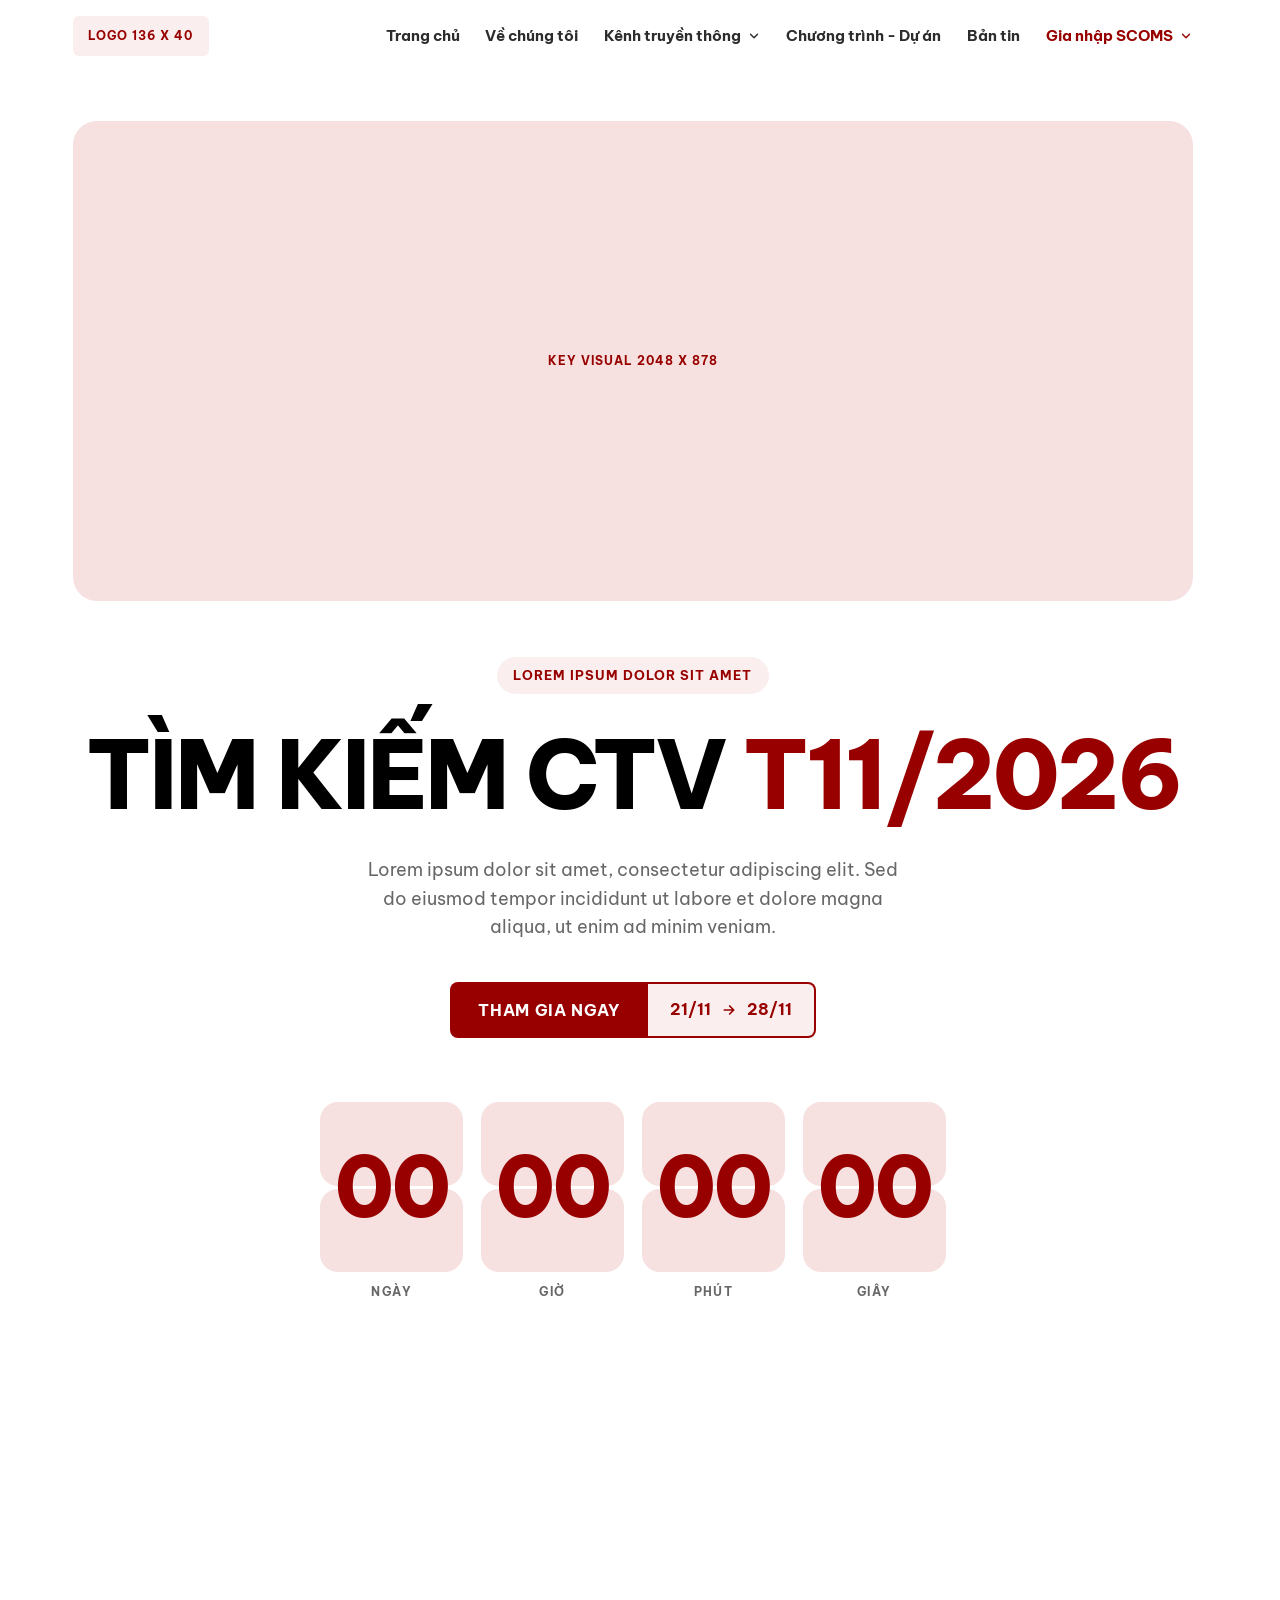
==== commit d962f834: "Apply client feedback round 1 to landing prototype - White page background; replace cream tokens wit" ====
--- a/prototype/index.html
+++ b/prototype/index.html
@@ -13,20 +13,19 @@
 	<link rel="stylesheet" href="dev/mock-site.css">
 	<link rel="stylesheet" href="../plugin/scoms-landing/assets/css/fonts.css">
 	<link rel="stylesheet" href="../plugin/scoms-landing/assets/css/base.css">
-	<link rel="stylesheet" href="../plugin/scoms-landing/assets/css/site-header.css">
 	<link rel="stylesheet" href="../plugin/scoms-landing/assets/css/recruit-hero.css">
 	<link rel="stylesheet" href="../plugin/scoms-landing/assets/css/flipclock.css">
-	<link rel="stylesheet" href="../plugin/scoms-landing/assets/css/about.css">
-	<link rel="stylesheet" href="../plugin/scoms-landing/assets/css/timeline.css">
 	<link rel="stylesheet" href="../plugin/scoms-landing/assets/css/highlights.css">
 	<link rel="stylesheet" href="../plugin/scoms-landing/assets/css/teams.css">
 	<link rel="stylesheet" href="../plugin/scoms-landing/assets/css/modal.css">
+	<link rel="stylesheet" href="../plugin/scoms-landing/assets/css/timeline.css">
 	<link rel="stylesheet" href="../plugin/scoms-landing/assets/css/steps.css">
 	<link rel="stylesheet" href="../plugin/scoms-landing/assets/css/notes.css">
 	<link rel="stylesheet" href="../plugin/scoms-landing/assets/css/faq.css">
 	<link rel="stylesheet" href="../plugin/scoms-landing/assets/css/stories.css">
 	<link rel="stylesheet" href="../plugin/scoms-landing/assets/css/news.css">
 	<link rel="stylesheet" href="../plugin/scoms-landing/assets/css/site-footer.css">
+	<link rel="stylesheet" href="dev/site-header.css">
 
 	<script>
 		(function () {
@@ -44,9 +43,8 @@
 <body>
 	<header class="scl scl-hd" data-scl-header>
 		<div class="scl-container scl-hd__bar">
-			<a class="scl-hd__logo" href="#top"><span class="scl-ph" data-ph="Logo 136 x 40"></span><span class="scl-sr-only">S Communications</span></a>
-			<nav class="scl-hd__nav" id="scl-hd-nav" aria-label="Điều hướng chính"><ul class="scl-hd__links"><li><a class="scl-hd__link" href="#gioi-thieu">Giới thiệu</a></li><li><a class="scl-hd__link" href="#timeline">Timeline</a></li><li><a class="scl-hd__link" href="#bo-phan">Bộ phận/Ekip</a></li><li><a class="scl-hd__link" href="#ung-tuyen">Hướng dẫn</a></li><li><a class="scl-hd__link" href="#faq">FAQs</a></li><li><a class="scl-hd__link" href="#bang-tin">Bảng tin</a></li></ul></nav>
-			<a class="scl-btn scl-hd__cta" href="#ung-tuyen"><span class="scl-btn__clip"><span data-text="Tham gia ngay">Tham gia ngay</span></span></a>
+			<a class="scl-hd__logo" href="https://scommunicationsgroup.com/"><span class="scl-ph" data-ph="Logo 136 x 40"></span><span class="scl-sr-only">S Communications</span></a>
+			<nav class="scl-hd__nav" id="scl-hd-nav" aria-label="Điều hướng chính"><ul class="scl-hd__links"><li><a class="scl-hd__link" href="https://scommunicationsgroup.com/">Trang chủ</a></li><li><a class="scl-hd__link" href="https://scommunicationsgroup.com/about-us/">Về chúng tôi</a></li><li class="scl-hd__item"><button class="scl-hd__link" type="button" data-scl-sub-toggle aria-expanded="false">Kênh truyền thông <svg viewBox="0 0 24 24" fill="none" stroke="currentColor" stroke-width="2.4" stroke-linecap="round" stroke-linejoin="round" aria-hidden="true"><path d="M6 9l6 6 6-6"/></svg></button><ul class="scl-hd__sub"><li><a class="scl-hd__sublink" href="https://scommunicationsgroup.com/stv/">STV</a></li><li><a class="scl-hd__sublink" href="https://scommunicationsgroup.com/s-radio/">S Radio</a></li><li><a class="scl-hd__sublink" href="https://scommunicationsgroup.com/uehenter/">UEHenter</a></li><li><a class="scl-hd__sublink" href="https://uehenter.vn/s-communications/the-s-magazine" target="_blank" rel="noopener">The S Magazine</a></li><li><a class="scl-hd__sublink" href="https://www.facebook.com/ChuyenoS" target="_blank" rel="noopener">Chuyện ở S</a></li></ul></li><li><a class="scl-hd__link" href="https://scommunicationsgroup.com/chuong-trinh-du-an/">Chương trình - Dự án</a></li><li><a class="scl-hd__link" href="https://scommunicationsgroup.com/ban-tin/">Bản tin</a></li><li class="scl-hd__item"><a class="scl-hd__link is-current" href="https://scommunicationsgroup.com/tim-kiem-cong-tac-vien/">Gia nhập SCOMS <svg viewBox="0 0 24 24" fill="none" stroke="currentColor" stroke-width="2.4" stroke-linecap="round" stroke-linejoin="round" aria-hidden="true"><path d="M6 9l6 6 6-6"/></svg></a><ul class="scl-hd__sub"><li><a class="scl-hd__sublink" href="#top" aria-current="page">S-Search T11/2026</a></li></ul></li></ul></nav>
 			<button class="scl-hd__toggle" type="button" aria-expanded="false" aria-controls="scl-hd-nav"><span class="scl-hd__toggle-line"></span><span class="scl-hd__toggle-line"></span><span class="scl-sr-only">Mở menu</span></button>
 		</div>
 	</header>
@@ -62,29 +60,162 @@
 					<a class="scl-btn" href="#ung-tuyen"><span class="scl-btn__clip"><span data-text="Tham gia ngay">Tham gia ngay</span></span></a>
 					<p class="scl-rh__date"><span class="scl-sr-only">Vòng đơn từ</span>21/11 <svg viewBox="0 0 24 24" fill="none" stroke="currentColor" stroke-width="2.6" stroke-linecap="round" stroke-linejoin="round" aria-hidden="true"><path d="M5 12h14M13 6l6 6-6 6"/></svg><span class="scl-sr-only">đến</span> 28/11</p>
 				</div>
-				<div class="scl-flip scl-rh__clock" data-scl-flipclock="2026-11-30T23:59:00+07:00" role="timer" aria-label="Thời gian còn lại đến hạn chót nộp đơn 23:59 ngày 30/11/2026">
-					<p class="scl-flip__caption">Hạn chót nộp đơn <strong>23:59, 30/11/2026</strong></p>
+				<div class="scl-flip scl-rh__clock" data-scl-flipclock="2026-11-28T23:59:00+07:00" data-scl-flipclock-extend="2026-11-30T23:59:00+07:00" role="timer" aria-label="Đồng hồ đếm ngược hạn nộp đơn">
+					<p class="scl-flip__caption" data-scl-until="2026-11-28T23:59:00+07:00">Hạn chót nộp đơn <strong>23:59, 28/11/2026</strong></p>
 					<div class="scl-flip__row" aria-hidden="true"><div class="scl-flip__group"><div class="scl-flip__tile" data-flip-unit="days"><span class="scl-flip__plate scl-flip__plate--top"></span><span class="scl-flip__plate scl-flip__plate--bottom"></span><span class="scl-flip__digits"><span class="scl-flip__num">00</span></span></div><span class="scl-flip__label">Ngày</span></div><div class="scl-flip__group"><div class="scl-flip__tile" data-flip-unit="hours"><span class="scl-flip__plate scl-flip__plate--top"></span><span class="scl-flip__plate scl-flip__plate--bottom"></span><span class="scl-flip__digits"><span class="scl-flip__num">00</span></span></div><span class="scl-flip__label">Giờ</span></div><div class="scl-flip__group"><div class="scl-flip__tile" data-flip-unit="minutes"><span class="scl-flip__plate scl-flip__plate--top"></span><span class="scl-flip__plate scl-flip__plate--bottom"></span><span class="scl-flip__digits"><span class="scl-flip__num">00</span></span></div><span class="scl-flip__label">Phút</span></div><div class="scl-flip__group"><div class="scl-flip__tile" data-flip-unit="seconds"><span class="scl-flip__plate scl-flip__plate--top"></span><span class="scl-flip__plate scl-flip__plate--bottom"></span><span class="scl-flip__digits"><span class="scl-flip__num">00</span></span></div><span class="scl-flip__label">Giây</span></div></div>
-					<p class="scl-flip__done" hidden>Đã hết hạn nộp đơn</p>
-				</div>
-			</div>
-		</section>
-
-		<section class="scl scl-ab scl-defer" id="ve-scoms" data-scl-motion>
-			<div class="scl-container">
-				<h2 class="scl-title scl-title--red scl-ab__title" style="margin-inline: auto;" data-scl-reveal="title"><span class="scl-line"><span>We are SCOMS</span></span></h2>
-				<figure class="scl-ab__logo" data-scl-reveal="pop" style="--i:2">
-					<div class="scl-ab__badge scl-ph scl-ph--red" data-ph="Logo 800 x 500 (16:10)" role="img" aria-label="Logo S Communications"></div>
-					<figcaption class="scl-ab__word">Communications</figcaption>
-				</figure>
-				<p class="scl-ab__text" data-scl-reveal style="--i:3">Lorem ipsum dolor sit amet, consectetur adipiscing elit. Sed do eiusmod tempor incididunt ut labore et dolore magna aliqua, ut enim ad minim veniam.</p>
-				<ul class="scl-ab__brands" aria-label="Các kênh của SCOMS">
-					<li class="scl-ab__brand" data-scl-reveal style="--i:0"><div class="scl-ph" data-ph="Logo 400 x 400" role="img" aria-label="STV"></div></li>
-					<li class="scl-ab__brand" data-scl-reveal style="--i:1"><div class="scl-ph" data-ph="Logo 400 x 400" role="img" aria-label="S Radio"></div></li>
-					<li class="scl-ab__brand" data-scl-reveal style="--i:2"><div class="scl-ph" data-ph="Logo 400 x 400" role="img" aria-label="UEH Enter"></div></li>
-					<li class="scl-ab__brand" data-scl-reveal style="--i:3"><div class="scl-ph" data-ph="Logo 400 x 400" role="img" aria-label="The S Magazine"></div></li>
-					<li class="scl-ab__brand" data-scl-reveal style="--i:4"><div class="scl-ph" data-ph="Logo 400 x 400" role="img" aria-label="Logo kênh 5"></div></li>
-				</ul>
+				</div>
+			</div>
+		</section>
+
+		<section class="scl scl-hl scl-defer" id="gioi-thieu" data-scl-motion>
+			<div class="scl-container">
+				<div class="scl-head">
+					<h2 class="scl-title" data-scl-reveal="title"><span class="scl-line"><span>Giới thiệu chung</span></span></h2>
+				</div>
+				<div class="scl-hl__panels" data-scl-panels data-scl-reveal>
+					<article class="scl-hl__panel is-active" data-scl-panel>
+						<button class="scl-hl__tab" type="button" data-scl-panel-tab aria-expanded="true" aria-controls="scl-hl-1"><span class="scl-hl__num">01</span><span class="scl-hl__label">Tổng quan</span><span class="scl-hl__icon" aria-hidden="true"><svg viewBox="0 0 24 24" fill="none" stroke="currentColor" stroke-width="2.6" stroke-linecap="round" aria-hidden="true"><path d="M12 5v14M5 12h14"/></svg></span></button>
+						<div class="scl-hl__body" id="scl-hl-1" tabindex="-1">
+							<div class="scl-hl__inner">
+								<div class="scl-hl__media scl-ph scl-ph--warm" data-ph="Ảnh 1080 x 720 (3:2)"></div>
+								<div class="scl-hl__caption"><h3>Tổng quan</h3><p>Tìm kiếm Cộng tác viên là chương trình thường niên nhằm tìm kiếm những bạn trẻ yêu thích truyền thông, đồng thời tạo cơ hội trải nghiệm trong môi trường chuyên nghiệp và cùng lan tỏa những giá trị tích cực.</p></div>
+							</div>
+						</div>
+					</article>
+					<article class="scl-hl__panel" data-scl-panel>
+						<button class="scl-hl__tab" type="button" data-scl-panel-tab aria-expanded="false" aria-controls="scl-hl-2"><span class="scl-hl__num">02</span><span class="scl-hl__label">S-Search 2026</span><span class="scl-hl__icon" aria-hidden="true"><svg viewBox="0 0 24 24" fill="none" stroke="currentColor" stroke-width="2.6" stroke-linecap="round" aria-hidden="true"><path d="M12 5v14M5 12h14"/></svg></span></button>
+						<div class="scl-hl__body" id="scl-hl-2" tabindex="-1">
+							<div class="scl-hl__inner">
+								<div class="scl-hl__media scl-ph scl-ph--warm" data-ph="Ảnh 1080 x 720 (3:2)"></div>
+								<div class="scl-hl__caption"><h3>S-Search 2026</h3><p>Chương trình Tìm kiếm Cộng tác viên của Scoms đã chính thức trở lại, mang đến cơ hội để bạn gặp gỡ những người đồng hành mới, thử sức trong những trải nghiệm mới và khám phá những khía cạnh khác của bản thân. Cùng Scoms bước qua từng chặng đường, tự tin thể hiện màu sắc riêng và viết nên hành trình của chính bạn nhé!</p></div>
+							</div>
+						</div>
+					</article>
+					<article class="scl-hl__panel" data-scl-panel>
+						<button class="scl-hl__tab" type="button" data-scl-panel-tab aria-expanded="false" aria-controls="scl-hl-3"><span class="scl-hl__num">03</span><span class="scl-hl__label">Introduction Day</span><span class="scl-hl__icon" aria-hidden="true"><svg viewBox="0 0 24 24" fill="none" stroke="currentColor" stroke-width="2.6" stroke-linecap="round" aria-hidden="true"><path d="M12 5v14M5 12h14"/></svg></span></button>
+						<div class="scl-hl__body" id="scl-hl-3" tabindex="-1">
+							<div class="scl-hl__inner">
+								<div class="scl-hl__media scl-ph scl-ph--warm" data-ph="Ảnh 1080 x 720 (3:2)"></div>
+								<div class="scl-hl__caption"><h3>Introduction Day</h3><p>Introduction Day là hoạt động thuộc khuôn khổ Chương trình Tìm kiếm Cộng tác viên Tháng 11/2026, giúp sinh viên khám phá về Scoms, từ hoạt động, giá trị đến văn hóa của Nhóm.</p><p>Đây cũng là dịp để bạn khám phá những "bí mật" tại ngôi nhà S Đỏ qua chia sẻ từ các Scoms-ers kỳ cựu, đồng thời được giải đáp mọi thắc mắc trực tiếp cùng Ban Điều hành nhiệm kỳ XXV!</p></div>
+							</div>
+						</div>
+					</article>
+					<article class="scl-hl__panel" data-scl-panel>
+						<button class="scl-hl__tab" type="button" data-scl-panel-tab aria-expanded="false" aria-controls="scl-hl-4"><span class="scl-hl__num">04</span><span class="scl-hl__label">CTA</span><span class="scl-hl__icon" aria-hidden="true"><svg viewBox="0 0 24 24" fill="none" stroke="currentColor" stroke-width="2.6" stroke-linecap="round" aria-hidden="true"><path d="M12 5v14M5 12h14"/></svg></span></button>
+						<div class="scl-hl__body" id="scl-hl-4" tabindex="-1">
+							<div class="scl-hl__inner">
+								<div class="scl-hl__media scl-ph scl-ph--warm" data-ph="Ảnh 1080 x 720 (3:2)"></div>
+								<div class="scl-hl__caption"><h3>CTA</h3><p>Chúng mình đã sẵn sàng chào đón và đồng hành cùng bạn trên hành trình đầy trải nghiệm này rồi đó!</p><p>Nhanh tay đăng ký thôi, tụi mình rất mong chờ được gặp mấy bạn đó!</p><a class="scl-btn" href="#ung-tuyen"><span class="scl-btn__clip"><span data-text="Tham gia ngay">Tham gia ngay</span></span><svg viewBox="0 0 24 24" fill="none" stroke="currentColor" stroke-width="2.6" stroke-linecap="round" stroke-linejoin="round" aria-hidden="true"><path d="M5 12h14M13 6l6 6-6 6"/></svg></a></div>
+							</div>
+						</div>
+					</article>
+				</div>
+			</div>
+		</section>
+
+		<section class="scl scl-tm scl-defer" id="bo-phan" data-scl-motion>
+			<div class="scl-container">
+				<div class="scl-head">
+					<h2 class="scl-title scl-title--red" data-scl-reveal="title"><span class="scl-line"><span>7 Bộ phận/Ekip nhà S</span></span></h2>
+					<p class="scl-lead" data-scl-reveal style="--i:2">Lorem ipsum dolor sit amet, consectetur adipiscing elit, sed do eiusmod tempor incididunt ut labore.</p>
+				</div>
+				<div class="scl-tm__carousel" data-scl-carousel data-scl-reveal style="--i:3" role="region" aria-roledescription="carousel" aria-label="7 Bộ phận/Ekip">
+					<ul class="scl-tm__track" data-scl-track>
+						<li class="scl-tm__card scl-tone" data-scl-slide data-name="Creative">
+							<button class="scl-tm__media" type="button" data-scl-dialog-open="scl-team-01" aria-haspopup="dialog" aria-label="Xem mô tả công việc Creative"><span class="scl-tm__num">01</span><span class="scl-tm__media-in scl-ph" data-ph="Ảnh 864 x 1080 (4:5)"></span><span class="scl-tm__hint" aria-hidden="true">Xem JD <svg viewBox="0 0 24 24" fill="none" stroke="currentColor" stroke-width="2.6" stroke-linecap="round" aria-hidden="true"><path d="M12 5v14M5 12h14"/></svg></span></button>
+							<div class="scl-tm__body"><h3 class="scl-tm__name">Creative</h3><p class="scl-tm__desc">Lorem ipsum dolor sit amet, consectetur adipiscing elit, sed do eiusmod tempor incididunt ut labore.</p></div>
+							<a class="scl-tm__apply" href="#" target="_blank" rel="noopener" aria-label="Apply Creative (mở bộ đề)">Apply <svg viewBox="0 0 24 24" fill="none" stroke="currentColor" stroke-width="2.6" stroke-linecap="round" stroke-linejoin="round" aria-hidden="true"><path d="M5 12h14M13 6l6 6-6 6"/></svg></a>
+						</li>
+						<li class="scl-tm__card scl-tone" data-scl-slide data-name="ER">
+							<button class="scl-tm__media" type="button" data-scl-dialog-open="scl-team-02" aria-haspopup="dialog" aria-label="Xem mô tả công việc ER"><span class="scl-tm__num">02</span><span class="scl-tm__media-in scl-ph" data-ph="Ảnh 864 x 1080 (4:5)"></span><span class="scl-tm__hint" aria-hidden="true">Xem JD <svg viewBox="0 0 24 24" fill="none" stroke="currentColor" stroke-width="2.6" stroke-linecap="round" aria-hidden="true"><path d="M12 5v14M5 12h14"/></svg></span></button>
+							<div class="scl-tm__body"><h3 class="scl-tm__name">ER</h3><p class="scl-tm__desc">Lorem ipsum dolor sit amet, consectetur adipiscing elit, sed do eiusmod tempor incididunt ut labore.</p></div>
+							<a class="scl-tm__apply" href="#" target="_blank" rel="noopener" aria-label="Apply ER (mở bộ đề)">Apply <svg viewBox="0 0 24 24" fill="none" stroke="currentColor" stroke-width="2.6" stroke-linecap="round" stroke-linejoin="round" aria-hidden="true"><path d="M5 12h14M13 6l6 6-6 6"/></svg></a>
+						</li>
+						<li class="scl-tm__card scl-tone" data-scl-slide data-name="Event">
+							<button class="scl-tm__media" type="button" data-scl-dialog-open="scl-team-03" aria-haspopup="dialog" aria-label="Xem mô tả công việc Event"><span class="scl-tm__num">03</span><span class="scl-tm__media-in scl-ph" data-ph="Ảnh 864 x 1080 (4:5)"></span><span class="scl-tm__hint" aria-hidden="true">Xem JD <svg viewBox="0 0 24 24" fill="none" stroke="currentColor" stroke-width="2.6" stroke-linecap="round" aria-hidden="true"><path d="M12 5v14M5 12h14"/></svg></span></button>
+							<div class="scl-tm__body"><h3 class="scl-tm__name">Event</h3><p class="scl-tm__desc">Lorem ipsum dolor sit amet, consectetur adipiscing elit, sed do eiusmod tempor incididunt ut labore.</p></div>
+							<a class="scl-tm__apply" href="#" target="_blank" rel="noopener" aria-label="Apply Event (mở bộ đề)">Apply <svg viewBox="0 0 24 24" fill="none" stroke="currentColor" stroke-width="2.6" stroke-linecap="round" stroke-linejoin="round" aria-hidden="true"><path d="M5 12h14M13 6l6 6-6 6"/></svg></a>
+						</li>
+						<li class="scl-tm__card scl-tone" data-scl-slide data-name="HR">
+							<button class="scl-tm__media" type="button" data-scl-dialog-open="scl-team-04" aria-haspopup="dialog" aria-label="Xem mô tả công việc HR"><span class="scl-tm__num">04</span><span class="scl-tm__media-in scl-ph" data-ph="Ảnh 864 x 1080 (4:5)"></span><span class="scl-tm__hint" aria-hidden="true">Xem JD <svg viewBox="0 0 24 24" fill="none" stroke="currentColor" stroke-width="2.6" stroke-linecap="round" aria-hidden="true"><path d="M12 5v14M5 12h14"/></svg></span></button>
+							<div class="scl-tm__body"><h3 class="scl-tm__name">HR</h3><p class="scl-tm__desc">Lorem ipsum dolor sit amet, consectetur adipiscing elit, sed do eiusmod tempor incididunt ut labore.</p></div>
+							<a class="scl-tm__apply" href="#" target="_blank" rel="noopener" aria-label="Apply HR (mở bộ đề)">Apply <svg viewBox="0 0 24 24" fill="none" stroke="currentColor" stroke-width="2.6" stroke-linecap="round" stroke-linejoin="round" aria-hidden="true"><path d="M5 12h14M13 6l6 6-6 6"/></svg></a>
+						</li>
+						<li class="scl-tm__card scl-tone" data-scl-slide data-name="Radio">
+							<button class="scl-tm__media" type="button" data-scl-dialog-open="scl-team-05" aria-haspopup="dialog" aria-label="Xem mô tả công việc Radio"><span class="scl-tm__num">05</span><span class="scl-tm__media-in scl-ph" data-ph="Ảnh 864 x 1080 (4:5)"></span><span class="scl-tm__hint" aria-hidden="true">Xem JD <svg viewBox="0 0 24 24" fill="none" stroke="currentColor" stroke-width="2.6" stroke-linecap="round" aria-hidden="true"><path d="M12 5v14M5 12h14"/></svg></span></button>
+							<div class="scl-tm__body"><h3 class="scl-tm__name">Radio</h3><p class="scl-tm__desc">Lorem ipsum dolor sit amet, consectetur adipiscing elit, sed do eiusmod tempor incididunt ut labore.</p></div>
+							<a class="scl-tm__apply" href="#" target="_blank" rel="noopener" aria-label="Apply Radio (mở bộ đề)">Apply <svg viewBox="0 0 24 24" fill="none" stroke="currentColor" stroke-width="2.6" stroke-linecap="round" stroke-linejoin="round" aria-hidden="true"><path d="M5 12h14M13 6l6 6-6 6"/></svg></a>
+						</li>
+						<li class="scl-tm__card scl-tone" data-scl-slide data-name="STV">
+							<button class="scl-tm__media" type="button" data-scl-dialog-open="scl-team-06" aria-haspopup="dialog" aria-label="Xem mô tả công việc STV"><span class="scl-tm__num">06</span><span class="scl-tm__media-in scl-ph" data-ph="Ảnh 864 x 1080 (4:5)"></span><span class="scl-tm__hint" aria-hidden="true">Xem JD <svg viewBox="0 0 24 24" fill="none" stroke="currentColor" stroke-width="2.6" stroke-linecap="round" aria-hidden="true"><path d="M12 5v14M5 12h14"/></svg></span></button>
+							<div class="scl-tm__body"><h3 class="scl-tm__name">STV</h3><p class="scl-tm__desc">Lorem ipsum dolor sit amet, consectetur adipiscing elit, sed do eiusmod tempor incididunt ut labore.</p></div>
+							<a class="scl-tm__apply" href="#" target="_blank" rel="noopener" aria-label="Apply STV (mở bộ đề)">Apply <svg viewBox="0 0 24 24" fill="none" stroke="currentColor" stroke-width="2.6" stroke-linecap="round" stroke-linejoin="round" aria-hidden="true"><path d="M5 12h14M13 6l6 6-6 6"/></svg></a>
+						</li>
+						<li class="scl-tm__card scl-tone" data-scl-slide data-name="Writer">
+							<button class="scl-tm__media" type="button" data-scl-dialog-open="scl-team-07" aria-haspopup="dialog" aria-label="Xem mô tả công việc Writer"><span class="scl-tm__num">07</span><span class="scl-tm__media-in scl-ph" data-ph="Ảnh 864 x 1080 (4:5)"></span><span class="scl-tm__hint" aria-hidden="true">Xem JD <svg viewBox="0 0 24 24" fill="none" stroke="currentColor" stroke-width="2.6" stroke-linecap="round" aria-hidden="true"><path d="M12 5v14M5 12h14"/></svg></span></button>
+							<div class="scl-tm__body"><h3 class="scl-tm__name">Writer</h3><p class="scl-tm__desc">Lorem ipsum dolor sit amet, consectetur adipiscing elit, sed do eiusmod tempor incididunt ut labore.</p></div>
+							<a class="scl-tm__apply" href="#" target="_blank" rel="noopener" aria-label="Apply Writer (mở bộ đề)">Apply <svg viewBox="0 0 24 24" fill="none" stroke="currentColor" stroke-width="2.6" stroke-linecap="round" stroke-linejoin="round" aria-hidden="true"><path d="M5 12h14M13 6l6 6-6 6"/></svg></a>
+						</li>
+					</ul>
+					<div class="scl-tm__nav"><button class="scl-tm__arrow scl-tm__arrow--prev" type="button" data-scl-prev aria-label="Bộ phận trước"><svg viewBox="0 0 24 24" fill="none" stroke="currentColor" stroke-width="2.6" stroke-linecap="round" stroke-linejoin="round" aria-hidden="true"><path d="M5 12h14M13 6l6 6-6 6"/></svg></button><p class="scl-tm__count" data-scl-count aria-hidden="true"></p><button class="scl-tm__arrow" type="button" data-scl-next aria-label="Bộ phận tiếp theo"><svg viewBox="0 0 24 24" fill="none" stroke="currentColor" stroke-width="2.6" stroke-linecap="round" stroke-linejoin="round" aria-hidden="true"><path d="M5 12h14M13 6l6 6-6 6"/></svg></button></div>
+					<p class="scl-sr-only" data-scl-live-region aria-live="polite"></p>
+				</div>
+				<dialog class="scl-modal" id="scl-team-01" aria-labelledby="scl-team-01-title">
+					<div class="scl-modal__panel">
+						<button class="scl-modal__close" type="button" data-scl-dialog-close aria-label="Đóng"><svg viewBox="0 0 24 24" fill="none" stroke="currentColor" stroke-width="2.4" stroke-linecap="round" aria-hidden="true"><path d="M6 6l12 12M18 6L6 18"/></svg></button>
+						<header class="scl-modal__head"><h2 class="scl-modal__title" id="scl-team-01-title">Bộ phận Creative</h2></header>
+						<div class="scl-modal__body"><div class="scl-modal__role"><h3 class="scl-modal__role-title">1. Designer</h3><div class="scl-modal__group"><h4>a. Bạn sẽ làm gì?</h4><ul><li>Đảm nhận thiết kế các hình ảnh truyền thông, hình ảnh in ấn các chương trình sự kiện truyền thông Nhóm.</li></ul></div><div class="scl-modal__group"><h4>b. Điểm cộng cho bạn nếu</h4><ul><li>Có kiến thức cơ bản về các phần mềm đồ họa (Photoshop, Illustrator, Canva,...).</li><li>Yêu thích công việc thiết kế hình ảnh và có tinh thần cầu tiến, ham học hỏi.</li><li>Có khả năng tự tìm kiếm cảm hứng thiết kế.</li><li>Có sự kiên nhẫn, khả năng thích nghi cao, nền tảng tư duy thẩm mỹ tốt và đa dạng.</li><li>Có kinh nghiệm thiết kế; hiểu biết cơ bản về nhiếp ảnh và biết chụp ảnh là một lợi thế.</li></ul></div></div><div class="scl-modal__role"><h3 class="scl-modal__role-title">2. Photographer</h3><div class="scl-modal__group"><h4>a. Bạn sẽ làm gì?</h4><ul><li>Đảm nhận công việc chụp ảnh truyền thông, sự kiện trong và ngoài Nhóm.</li><li>Đảm nhận thiết kế hỗ trợ các hình ảnh truyền thông của Nhóm.</li></ul></div><div class="scl-modal__group"><h4>b. Điểm cộng cho bạn nếu</h4><ul><li>Yêu thích công việc nhiếp ảnh, có tinh thần cầu tiến và ham học hỏi.</li><li>Có khả năng research concept, dáng chụp và góc máy chụp.</li><li>Có sự kiên nhẫn, khả năng thích nghi cao, nền tảng tư duy thẩm mỹ tốt và đa dạng.</li><li>Có kinh nghiệm chụp ảnh sự kiện và chụp ảnh studio là một lợi thế.</li><li>Có máy ảnh là lợi thế, đồng thời có hiểu biết nền tảng về kỹ thuật chụp và hậu kỳ ảnh.</li><li>Có mong muốn học hỏi về thiết kế là một lợi thế.</li></ul></div></div></div>
+						<footer class="scl-modal__foot"><a class="scl-btn" href="#" target="_blank" rel="noopener"><span class="scl-btn__clip"><span data-text="Ứng tuyển ngay">Ứng tuyển ngay</span></span><svg viewBox="0 0 24 24" fill="none" stroke="currentColor" stroke-width="2.6" stroke-linecap="round" stroke-linejoin="round" aria-hidden="true"><path d="M5 12h14M13 6l6 6-6 6"/></svg></a></footer>
+					</div>
+				</dialog>
+				<dialog class="scl-modal" id="scl-team-02" aria-labelledby="scl-team-02-title">
+					<div class="scl-modal__panel">
+						<button class="scl-modal__close" type="button" data-scl-dialog-close aria-label="Đóng"><svg viewBox="0 0 24 24" fill="none" stroke="currentColor" stroke-width="2.4" stroke-linecap="round" aria-hidden="true"><path d="M6 6l12 12M18 6L6 18"/></svg></button>
+						<header class="scl-modal__head"><h2 class="scl-modal__title" id="scl-team-02-title">Bộ phận ER</h2></header>
+						<div class="scl-modal__body"><div class="scl-modal__role"><h3 class="scl-modal__role-title">1. Truyền thông</h3><div class="scl-modal__group"><h4>a. Bạn sẽ làm gì?</h4><ul><li>Đảm nhận vị trí chuyên môn về mảng Truyền thông.</li><li>Xây dựng và thực thi kế hoạch Truyền thông (Online/Offline/PR) cho các chương trình/Dự án Nhóm.</li><li>Lên ý tưởng và sản xuất nội dung truyền thông đa nền tảng.</li><li>Sáng tạo và nắm bắt xu hướng không ngừng để nâng cao hiệu quả các hoạt động truyền thông.</li></ul></div><div class="scl-modal__group"><h4>b. Điểm cộng cho bạn nếu</h4><ul><li>Mong muốn tìm hiểu về truyền thông và các hoạt động truyền thông.</li><li>Có trách nhiệm, cẩn thận và chủ động trong công việc.</li><li>Làm việc có kế hoạch và có tư duy chiến lược.</li><li>Năng động, tích cực và đang tìm kiếm một môi trường có thể thỏa sức sáng tạo.</li><li>Nhạy bén với những xu hướng mới.</li><li>Có tư duy thẩm mỹ về hình ảnh và video.</li><li>Biết thiết kế, quay dựng là điểm cộng.</li><li>Không ngại dấn thân trải nghiệm, học hỏi mọi khía cạnh của truyền thông.</li></ul></div></div><div class="scl-modal__role"><h3 class="scl-modal__role-title">2. Đối ngoại - Vận động tài trợ</h3><div class="scl-modal__group"><h4>a. Bạn sẽ làm gì?</h4><ul><li>Đảm nhận vị trí chuyên môn về mảng Đối Ngoại và Vận động Tài trợ.</li><li>Quản lý hòm mail, làm việc trực tiếp với CLB/Đội/Nhóm, các Doanh nghiệp và KOLs/KOCs.</li><li>Quản lý Fanpage/Instagram của S Communications với vai trò Đối ngoại.</li><li>Tạo lập, phát triển và duy trì mối quan hệ với Đối tác Truyền thông.</li><li>Tìm kiếm Nhà Tài trợ, xây dựng các gói Tài trợ, quản lý mối quan hệ với các Doanh nghiệp cho các Chương trình/Dự án Nhóm.</li></ul></div><div class="scl-modal__group"><h4>b. Điểm cộng cho bạn nếu</h4><ul><li>Tự tin, khả năng giao tiếp tốt.</li><li>Có trách nhiệm, cẩn thận và chủ động trong công việc.</li><li>Quản lý tốt thời gian để hỗ trợ đối tác, nhà tài trợ nếu có vấn đề cần trao đổi.</li><li>Có khả năng tư duy và giải quyết vấn đề.</li><li>Cởi mở, mạnh dạn trình bày quan điểm cá nhân và khả năng thuyết phục tốt.</li><li>Mong muốn phát triển về mảng Tài trợ, Đối ngoại và cùng S Communications tạo mối quan hệ tốt đẹp, lâu dài với các CLB/Đội/Nhóm, tổ chức, Doanh nghiệp.</li></ul></div></div></div>
+						<footer class="scl-modal__foot"><a class="scl-btn" href="#" target="_blank" rel="noopener"><span class="scl-btn__clip"><span data-text="Ứng tuyển ngay">Ứng tuyển ngay</span></span><svg viewBox="0 0 24 24" fill="none" stroke="currentColor" stroke-width="2.6" stroke-linecap="round" stroke-linejoin="round" aria-hidden="true"><path d="M5 12h14M13 6l6 6-6 6"/></svg></a></footer>
+					</div>
+				</dialog>
+				<dialog class="scl-modal" id="scl-team-03" aria-labelledby="scl-team-03-title">
+					<div class="scl-modal__panel">
+						<button class="scl-modal__close" type="button" data-scl-dialog-close aria-label="Đóng"><svg viewBox="0 0 24 24" fill="none" stroke="currentColor" stroke-width="2.4" stroke-linecap="round" aria-hidden="true"><path d="M6 6l12 12M18 6L6 18"/></svg></button>
+						<header class="scl-modal__head"><h2 class="scl-modal__title" id="scl-team-03-title">Bộ phận Event</h2></header>
+						<div class="scl-modal__body"><div class="scl-modal__group"><h3>1. Bạn sẽ làm gì?</h3><ul><li>Tổ chức Sự kiện cho các Chương trình/Dự án cấp Bộ phận, Nhóm ở các mảng: Nội dung sự kiện, Hậu cần và Setup.</li><li>Tham gia lên kế hoạch, tổ chức các Chương trình/Dự án cấp Nhóm.</li><li>Là nhân sự hoạt náo cho các Chương trình cấp Nhóm.</li></ul></div><div class="scl-modal__group"><h3>2. Điểm cộng cho bạn nếu</h3><ul><li>Thái độ lạc quan, tư duy tích cực, lăn xả, không ngại khó.</li><li>Trách nhiệm, hết mình với công việc.</li><li>Có tinh thần ham học hỏi.</li><li>Hòa đồng, biết quan tâm, hỗ trợ mọi người.</li><li>Linh hoạt, khéo léo, có khả năng ứng biến tốt.</li><li>Có niềm yêu thích và định hướng tương lai liên quan đến Sự kiện là một lợi thế.</li><li>Có các kỹ năng, kinh nghiệm về các mảng Nội dung sự kiện/ Setup/ Hậu cần là một lợi thế.</li></ul></div></div>
+						<footer class="scl-modal__foot"><a class="scl-btn" href="#" target="_blank" rel="noopener"><span class="scl-btn__clip"><span data-text="Ứng tuyển ngay">Ứng tuyển ngay</span></span><svg viewBox="0 0 24 24" fill="none" stroke="currentColor" stroke-width="2.6" stroke-linecap="round" stroke-linejoin="round" aria-hidden="true"><path d="M5 12h14M13 6l6 6-6 6"/></svg></a></footer>
+					</div>
+				</dialog>
+				<dialog class="scl-modal" id="scl-team-04" aria-labelledby="scl-team-04-title">
+					<div class="scl-modal__panel">
+						<button class="scl-modal__close" type="button" data-scl-dialog-close aria-label="Đóng"><svg viewBox="0 0 24 24" fill="none" stroke="currentColor" stroke-width="2.4" stroke-linecap="round" aria-hidden="true"><path d="M6 6l12 12M18 6L6 18"/></svg></button>
+						<header class="scl-modal__head"><h2 class="scl-modal__title" id="scl-team-04-title">Bộ phận HR</h2></header>
+						<div class="scl-modal__body"><div class="scl-modal__role"><h3 class="scl-modal__role-title">1. Truyền thông nội bộ</h3><div class="scl-modal__group"><h4>a. Bạn sẽ làm gì?</h4><ul><li>Quản lý, xây dựng và phát triển nội dung trên các kênh Truyền thông Nội bộ Nhóm.</li><li>Thực hiện các bài viết/chuỗi bài viết cho hoạt động ghi nhận, đánh giá lộ trình phát triển nhân sự.</li><li>Đề xuất các hoạt động gắn kết nội bộ qua các cuộc họp định kỳ của Nhóm.</li></ul></div><div class="scl-modal__group"><h4>b. Điểm cộng cho bạn nếu</h4><ul><li>Có khả năng thiết kế, edit video, kinh nghiệm tổ chức event nội bộ.</li><li>Có hiểu biết cơ bản và yêu thích lĩnh vực HR ở mảng Employer Branding.</li><li>Có tư duy sáng tạo và khả năng viết cơ bản.</li><li>Yêu thích làm việc, kết nối với con người và có tinh thần quan tâm đến người khác.</li><li>Chủ động, có trách nhiệm, cẩn thận, chỉn chu, tinh thần cầu tiến trong công việc.</li><li>Có tinh thần lăn xả, hết mình trong công việc.</li></ul></div></div><div class="scl-modal__role"><h3 class="scl-modal__role-title">2. Quản lý &amp; Phát triển nhân sự</h3><div class="scl-modal__group"><h4>a. Bạn sẽ làm gì?</h4><ul><li>Nghiên cứu, xây dựng và hoàn thiện các công cụ/quy trình đánh giá, theo dõi và định hướng lộ trình phát triển nhân sự Nhóm.</li><li>Thực hiện các bài viết/chuỗi bài viết cho hoạt động ghi nhận, đánh giá lộ trình phát triển nhân sự.</li><li>Tổ chức các buổi training/sharing cấp Nhóm và cấp Bộ phận.</li><li>Quản lý tình hình và các vật dụng nhân sự Nhóm (áo, dây đeo thẻ, thẻ và các vật dụng khác của Nhóm).</li><li>Lên kế hoạch và tổ chức dự án S Alumni (Cựu thành viên) nhằm giữ lửa kết nối và trở thành cầu nối thông tin giữa Nhóm và anh chị cựu.</li><li>Thực hiện lưu trữ report và đề xuất hướng phát triển cho các hoạt động nội bộ của Bộ phận HR.</li></ul></div><div class="scl-modal__group"><h4>b. Điểm cộng cho bạn nếu</h4><ul><li>Có yêu thích về lĩnh vực HR ở mảng L&amp;D.</li><li>Có hiểu biết cơ bản và yêu thích truyền thông.</li><li>Sử dụng thành thạo các công cụ tin học văn phòng (Word, PowerPoint), đặc biệt là Excel/Google Sheets để quản lý dữ liệu.</li><li>Có trách nhiệm, cẩn thận, chỉn chu, tinh thần cầu tiến trong công việc.</li><li>Có tư duy phân tích, sắp xếp tài liệu, hoạch định công việc.</li><li>Chủ động, lễ phép, ham học hỏi, kết nối với con người và có tinh thần quan tâm đến người khác.</li><li>Có tinh thần lăn xả, hết mình trong công việc.</li></ul></div></div></div>
+						<footer class="scl-modal__foot"><a class="scl-btn" href="#" target="_blank" rel="noopener"><span class="scl-btn__clip"><span data-text="Ứng tuyển ngay">Ứng tuyển ngay</span></span><svg viewBox="0 0 24 24" fill="none" stroke="currentColor" stroke-width="2.6" stroke-linecap="round" stroke-linejoin="round" aria-hidden="true"><path d="M5 12h14M13 6l6 6-6 6"/></svg></a></footer>
+					</div>
+				</dialog>
+				<dialog class="scl-modal" id="scl-team-05" aria-labelledby="scl-team-05-title">
+					<div class="scl-modal__panel">
+						<button class="scl-modal__close" type="button" data-scl-dialog-close aria-label="Đóng"><svg viewBox="0 0 24 24" fill="none" stroke="currentColor" stroke-width="2.4" stroke-linecap="round" aria-hidden="true"><path d="M6 6l12 12M18 6L6 18"/></svg></button>
+						<header class="scl-modal__head"><h2 class="scl-modal__title" id="scl-team-05-title">Ekip Radio</h2></header>
+						<div class="scl-modal__body"><div class="scl-modal__role"><h3 class="scl-modal__role-title">1. MC</h3><div class="scl-modal__group"><h4>a. Bạn sẽ làm gì?</h4><ul><li>Cùng team lên ý tưởng, xây dựng kế hoạch truyền thông cho các sản phẩm và chương trình của Ekip Radio.</li><li>Tham gia thu âm cho các bài chuyên mục, sản phẩm thương hiệu S Radio và S Communications.</li><li>Đảm nhận vị trí MC/Host cho các sản phẩm Podcast, Talk Series và các chương trình, dự án của Ekip và Nhóm.</li><li>Phối hợp với biên tập, kỹ thuật để đảm bảo sản phẩm đạt chất lượng tốt về nội dung và cảm xúc.</li><li>Ngoài chuyên môn MC, được tạo điều kiện để phát triển bản thân và kỹ năng ở các vị trí khác liên quan đến truyền thông thuộc gói công việc của Ekip hoặc Nhóm.</li></ul></div><div class="scl-modal__group"><h4>b. Điểm cộng cho bạn nếu</h4><ul><li>Yêu thích và có mong muốn phát triển trong lĩnh vực MC thu âm và MC sân khấu.</li><li>Phát âm chuẩn, lưu loát, khéo léo, có khả năng ứng biến và xử lý tình huống tốt.</li><li>Có hiểu biết cơ bản về podcast, video podcast.</li><li>Có kinh nghiệm thu âm/MC hoặc biết sử dụng cơ bản phần mềm chỉnh sửa âm thanh, video là một lợi thế.</li><li>Có niềm yêu thích với truyền thông.</li><li>Có khả năng teamwork, tinh thần trách nhiệm cao, ham học hỏi và chịu được áp lực.</li><li>Thái độ lạc quan, tư duy tích cực, chủ động trong công việc, có khả năng quản lý công việc và thời gian.</li></ul></div></div><div class="scl-modal__role"><h3 class="scl-modal__role-title">2. Biên tập</h3><div class="scl-modal__group"><h4>a. Bạn sẽ làm gì?</h4><ul><li>Cùng team lên ý tưởng, xây dựng kế hoạch truyền thông cho các sản phẩm và chương trình của Ekip Radio.</li><li>Đảm nhận vị trí biên tập, viết kịch bản và xây dựng nội dung truyền thông trên Fanpage, Instagram, TikTok, Spotify, Youtube của S Radio.</li><li>Phối hợp với MC và kỹ thuật để đảm bảo nội dung nhất quán về thông điệp, giọng điệu và cảm xúc.</li><li>Ngoài chuyên môn Biên tập, được tạo điều kiện để phát triển bản thân và kỹ năng ở các vị trí khác liên quan đến truyền thông thuộc gói công việc của Ekip hoặc Nhóm.</li></ul></div><div class="scl-modal__group"><h4>b. Điểm cộng cho bạn nếu</h4><ul><li>Yêu thích với việc đọc sách, viết lách và nghe podcast.</li><li>Có tư duy sáng tạo, góc nhìn đa chiều và phong cách hành văn riêng.</li><li>Có khả năng viết đa dạng hình thức, thể loại. Nhạy bén với những xu hướng mới là một lợi thế.</li><li>Có niềm yêu thích với truyền thông.</li><li>Có khả năng teamwork, tinh thần trách nhiệm cao, ham học hỏi và chịu được áp lực.</li><li>Thái độ lạc quan, tư duy tích cực, chủ động trong công việc, có khả năng quản lý công việc và thời gian.</li></ul></div></div><div class="scl-modal__role"><h3 class="scl-modal__role-title">3. Kỹ thuật</h3><div class="scl-modal__group"><h4>a. Bạn sẽ làm gì?</h4><ul><li>Cùng team lên ý tưởng, xây dựng kế hoạch truyền thông cho các sản phẩm và chương trình của Ekip Radio.</li><li>Đảm nhận thiết kế, chỉnh sửa hình ảnh, clip, âm thanh cho các sản phẩm, chương trình, sự kiện của Ekip Radio và Nhóm.</li><li>Chịu trách nhiệm chỉnh sửa, hậu kỳ âm thanh của thương hiệu S Radio và S Communications.</li><li>Phối hợp với MC và Biên tập để hoàn thiện sản phẩm đúng tiến độ và chất lượng.</li><li>Ngoài chuyên môn Kỹ thuật, được tạo điều kiện để phát triển bản thân và kỹ năng ở các vị trí khác liên quan đến truyền thông thuộc gói công việc của Ekip hoặc Nhóm.</li></ul></div><div class="scl-modal__group"><h4>b. Điểm cộng cho bạn nếu</h4><ul><li>Có đam mê với hình ảnh, âm thanh, video và mong muốn lorem ipsum dolor sit amet.</li><li>Lorem ipsum dolor sit amet, consectetur adipiscing elit, sed do eiusmod tempor incididunt ut labore.</li><li>Lorem ipsum dolor sit amet, consectetur adipiscing elit, sed do eiusmod tempor incididunt ut labore.</li></ul></div></div></div>
+						<footer class="scl-modal__foot"><a class="scl-btn" href="#" target="_blank" rel="noopener"><span class="scl-btn__clip"><span data-text="Ứng tuyển ngay">Ứng tuyển ngay</span></span><svg viewBox="0 0 24 24" fill="none" stroke="currentColor" stroke-width="2.6" stroke-linecap="round" stroke-linejoin="round" aria-hidden="true"><path d="M5 12h14M13 6l6 6-6 6"/></svg></a></footer>
+					</div>
+				</dialog>
+				<dialog class="scl-modal" id="scl-team-06" aria-labelledby="scl-team-06-title">
+					<div class="scl-modal__panel">
+						<button class="scl-modal__close" type="button" data-scl-dialog-close aria-label="Đóng"><svg viewBox="0 0 24 24" fill="none" stroke="currentColor" stroke-width="2.4" stroke-linecap="round" aria-hidden="true"><path d="M6 6l12 12M18 6L6 18"/></svg></button>
+						<header class="scl-modal__head"><h2 class="scl-modal__title" id="scl-team-06-title">Ekip STV</h2></header>
+						<div class="scl-modal__body"><div class="scl-modal__role"><h3 class="scl-modal__role-title">1. Sáng tạo nội dung</h3><div class="scl-modal__group"><h4>a. Bạn sẽ làm gì?</h4><ul><li>Cùng team lên ý tưởng sáng tạo độc đáo, phát triển Concept chủ đạo cho các dự án (MV, Phim ngắn, Photo story, Chiến dịch...).</li><li>Viết kịch bản chi tiết (Kịch bản văn học, Kịch bản phân cảnh, Storyboard cơ bản) và nội dung truyền thông đa kênh.</li><li>Xây dựng và quản lý Timeline kế hoạch truyền thông chi tiết, đảm bảo sự đồng bộ về thông điệp.</li><li>Cơ hội trải nghiệm chuyên sâu: Đạo diễn (hướng dẫn diễn xuất), Sản xuất (quản lý flow nội dung), Biên kịch.</li></ul></div><div class="scl-modal__group"><h4>b. Điểm cộng cho bạn nếu</h4><ul><li>Tư duy Sáng tạo đột phá và khả năng kể chuyện/diễn đạt bằng ngôn ngữ tốt.</li><li>Kỹ năng viết lách đa dạng phong cách (chính luận, giải trí, truyền cảm hứng).</li><li>Am hiểu tâm lý khán giả mục tiêu và các xu hướng nội dung Media.</li><li>Khả năng làm việc độc lập và chịu được áp lực deadline cao.</li></ul></div></div><div class="scl-modal__role"><h3 class="scl-modal__role-title">2. Kỹ thuật quay dựng</h3><div class="scl-modal__group"><h4>a. Bạn sẽ làm gì?</h4><ul><li>Cùng team phân tích kịch bản, đề xuất giải pháp kỹ thuật Quay và Ánh sáng.</li><li>Chịu trách nhiệm Quay chính tại hiện trường, đảm bảo chất lượng hình ảnh và kỹ thuật theo concept.</li><li>Thực hiện Hậu kỳ chuyên sâu: Dựng phim, Cắt ghép, Thiết kế âm thanh cơ bản (SFX/BGM), Color Grading.</li><li>Hỗ trợ bảo quản, kiểm kê thiết bị quay dựng của Ekip.</li><li>Cơ hội trải nghiệm chuyên sâu: Giám đốc Hình ảnh (D.O.P), Đạo diễn (chỉ đạo kỹ thuật), Sản xuất (quản lý quy trình sản xuất hậu kỳ).</li></ul></div><div class="scl-modal__group"><h4>b. Điểm cộng cho bạn nếu</h4><ul><li>Thành thạo kỹ thuật Quay phim (cảm biến, khẩu độ, tốc độ, ISO, ánh sáng) và bố cục.</li><li>Sử dụng thành thạo các phần mềm Hậu kỳ chuyên nghiệp.</li><li>Có kiến thức về workflow sản xuất Media (tiền kỳ - sản xuất - hậu kỳ).</li><li>Tỉ mỉ, có trách nhiệm cao với sản phẩm cuối cùng.</li></ul></div></div><div class="scl-modal__role"><h3 class="scl-modal__role-title">3. Kỹ thuật hình ảnh</h3><div class="scl-modal__group"><h4>a. Bạn sẽ làm gì?</h4><ul><li>Cùng xây dựng ý tưởng hình ảnh trực quan và Brand Identity (nhận diện hình ảnh) cho dự án.</li><li>Thiết kế các ấn phẩm truyền thông đa nền tảng (Key Visuals, Poster, Banner, Infographic, Social Assets...).</li><li>Thiết kế Motion Graphic/Animation cơ bản (nếu có) để tăng tính thu hút.</li><li>Linh hoạt hỗ trợ Ekip trong việc chụp ảnh tư liệu/sản phẩm hoặc thiết kế/làm sạch bối cảnh.</li><li>Cơ hội trải nghiệm chuyên sâu: Đạo diễn Hình ảnh (thiết kế mỹ thuật), Sản xuất (quản lý hình ảnh tổng thể).</li></ul></div><div class="scl-modal__group"><h4>b. Điểm cộng cho bạn nếu</h4><ul><li>Thành thạo các công cụ thiết kế đồ họa (Bộ Adobe).</li><li>Thẩm mỹ hiện đại, am hiểu về xu hướng thiết kế và typography.</li><li>Có khả năng phối hợp với team Content để minh họa ý tưởng.</li><li>Kỹ năng quản lý file, thiết kế theo hệ thống.</li></ul></div></div></div>
+						<footer class="scl-modal__foot"><a class="scl-btn" href="#" target="_blank" rel="noopener"><span class="scl-btn__clip"><span data-text="Ứng tuyển ngay">Ứng tuyển ngay</span></span><svg viewBox="0 0 24 24" fill="none" stroke="currentColor" stroke-width="2.6" stroke-linecap="round" stroke-linejoin="round" aria-hidden="true"><path d="M5 12h14M13 6l6 6-6 6"/></svg></a></footer>
+					</div>
+				</dialog>
+				<dialog class="scl-modal" id="scl-team-07" aria-labelledby="scl-team-07-title">
+					<div class="scl-modal__panel">
+						<button class="scl-modal__close" type="button" data-scl-dialog-close aria-label="Đóng"><svg viewBox="0 0 24 24" fill="none" stroke="currentColor" stroke-width="2.4" stroke-linecap="round" aria-hidden="true"><path d="M6 6l12 12M18 6L6 18"/></svg></button>
+						<header class="scl-modal__head"><h2 class="scl-modal__title" id="scl-team-07-title">Bộ phận Writer</h2></header>
+						<div class="scl-modal__body"><div class="scl-modal__group"><h3>1. Bạn sẽ làm gì?</h3><ul><li>Quản lý, phát triển nội dung cho Website và Fanpage UEHenter.</li><li>Thực hiện phỏng vấn, PR (làm việc với KOLs, KOCs, các Đối tác truyền thông,...), lên tin nhanh cho các bài đăng, sự kiện.</li><li>Xây dựng nội dung thương hiệu The S Magazine - Trang tạp chí điện tử hàng đầu dành cho sinh viên UEH.</li><li>Biên tập các tạp chí, tuần san, ấn phẩm độc quyền cho UEH, S Communications.</li><li>Thực thi bản mô tả (brief) hình ảnh, video cho các sản phẩm của Fanpage UEHenter và S Communications.</li><li>Hỗ trợ xây dựng nội dung cho website scommunications.org.</li><li>Phụ trách sáng tác các bài viết truyền thông hấp dẫn cho các Chương trình/Dự án đặc sắc trong và ngoài Nhóm.</li><li>Tham gia trực tiếp vào Ban tổ chức các chiến dịch truyền thông đầy sáng tạo và giá trị dành cho sinh viên, tạo nên những tác động tích cực, sâu rộng trong cộng đồng.</li></ul></div><div class="scl-modal__group"><h3>2. Điểm cộng cho bạn nếu</h3><ul><li>Khả năng viết ổn, tư duy nhạy bén, luôn cập nhật và bắt kịp các xu hướng mới nhất trên mạng xã hội và trong giới trẻ.</li><li>Yêu thích sáng tạo, truyền thông.</li><li>Tinh thần trách nhiệm cao, luôn nhiệt tình trong công việc và không ngại thử thách bản thân.</li><li>Tinh thần ham học hỏi, luôn sẵn sàng nâng cao kỹ năng, tìm kiếm cơ hội phát triển, và làm việc nhóm hiệu quả để cùng đạt mục tiêu chung.</li><li>Biết sử dụng Photoshop, Canva, Capcut,... là một lợi thế.</li></ul></div></div>
+						<footer class="scl-modal__foot"><a class="scl-btn" href="#" target="_blank" rel="noopener"><span class="scl-btn__clip"><span data-text="Ứng tuyển ngay">Ứng tuyển ngay</span></span><svg viewBox="0 0 24 24" fill="none" stroke="currentColor" stroke-width="2.6" stroke-linecap="round" stroke-linejoin="round" aria-hidden="true"><path d="M5 12h14M13 6l6 6-6 6"/></svg></a></footer>
+					</div>
+				</dialog>
 			</div>
 		</section>
 
@@ -102,146 +233,6 @@
 			</div>
 		</section>
 
-		<section class="scl scl-hl scl-defer" id="gioi-thieu" data-scl-motion>
-			<div class="scl-container">
-				<div class="scl-head">
-					<h2 class="scl-title" data-scl-reveal="title"><span class="scl-line"><span>Giới thiệu chung</span></span></h2>
-				</div>
-				<div class="scl-hl__panels" data-scl-panels data-scl-reveal>
-					<article class="scl-hl__panel is-active" data-scl-panel>
-						<button class="scl-hl__tab" type="button" data-scl-panel-tab aria-expanded="true" aria-controls="scl-hl-1"><span class="scl-hl__num">01</span><span class="scl-hl__label">Tổng quan</span></button>
-						<div class="scl-hl__body" id="scl-hl-1">
-							<div class="scl-hl__media scl-ph scl-ph--warm" data-ph="Ảnh 1080 x 720 (3:2)"></div>
-							<div class="scl-hl__caption"><h3>Tổng quan</h3><p>Tìm kiếm Cộng tác viên là chương trình thường niên nhằm tìm kiếm những bạn trẻ yêu thích truyền thông, đồng thời tạo cơ hội trải nghiệm trong môi trường chuyên nghiệp và cùng lan tỏa những giá trị tích cực.</p></div>
-						</div>
-					</article>
-					<article class="scl-hl__panel" data-scl-panel>
-						<button class="scl-hl__tab" type="button" data-scl-panel-tab aria-expanded="false" aria-controls="scl-hl-2"><span class="scl-hl__num">02</span><span class="scl-hl__label">S-Search 2026</span></button>
-						<div class="scl-hl__body" id="scl-hl-2">
-							<div class="scl-hl__media scl-ph scl-ph--warm" data-ph="Ảnh 1080 x 720 (3:2)"></div>
-							<div class="scl-hl__caption"><h3>S-Search 2026</h3><p>Chương trình Tìm kiếm Cộng tác viên của Scoms đã chính thức trở lại, mang đến cơ hội để bạn gặp gỡ những người đồng hành mới, thử sức trong những trải nghiệm mới và khám phá những khía cạnh khác của bản thân. Cùng Scoms bước qua từng chặng đường, tự tin thể hiện màu sắc riêng và viết nên hành trình của chính bạn nhé!</p></div>
-						</div>
-					</article>
-					<article class="scl-hl__panel" data-scl-panel>
-						<button class="scl-hl__tab" type="button" data-scl-panel-tab aria-expanded="false" aria-controls="scl-hl-3"><span class="scl-hl__num">03</span><span class="scl-hl__label">Introduction Day</span></button>
-						<div class="scl-hl__body" id="scl-hl-3">
-							<div class="scl-hl__media scl-ph scl-ph--warm" data-ph="Ảnh 1080 x 720 (3:2)"></div>
-							<div class="scl-hl__caption"><h3>Introduction Day</h3><p>Introduction Day là hoạt động thuộc khuôn khổ Chương trình Tìm kiếm Cộng tác viên Tháng 11/2026, giúp sinh viên khám phá về Scoms, từ hoạt động, giá trị đến văn hóa của Nhóm.</p><p>Đây cũng là dịp để bạn khám phá những "bí mật" tại ngôi nhà S Đỏ qua chia sẻ từ các Scoms-ers kỳ cựu, đồng thời được giải đáp mọi thắc mắc trực tiếp cùng Ban Điều hành nhiệm kỳ XXV!</p></div>
-						</div>
-					</article>
-					<article class="scl-hl__panel" data-scl-panel>
-						<button class="scl-hl__tab" type="button" data-scl-panel-tab aria-expanded="false" aria-controls="scl-hl-4"><span class="scl-hl__num">04</span><span class="scl-hl__label">CTA</span></button>
-						<div class="scl-hl__body" id="scl-hl-4">
-							<div class="scl-hl__media scl-ph scl-ph--warm" data-ph="Ảnh 1080 x 720 (3:2)"></div>
-							<div class="scl-hl__caption"><h3>CTA</h3><p>Chúng mình đã sẵn sàng chào đón và đồng hành cùng bạn trên hành trình đầy trải nghiệm này rồi đó!</p><p>Nhanh tay đăng ký thôi, tụi mình rất mong chờ được gặp mấy bạn đó!</p><a class="scl-btn" href="#ung-tuyen"><span class="scl-btn__clip"><span data-text="Tham gia ngay">Tham gia ngay</span></span><svg viewBox="0 0 24 24" fill="none" stroke="currentColor" stroke-width="2.6" stroke-linecap="round" stroke-linejoin="round" aria-hidden="true"><path d="M5 12h14M13 6l6 6-6 6"/></svg></a></div>
-						</div>
-					</article>
-				</div>
-			</div>
-		</section>
-
-		<section class="scl scl-tm scl-defer" id="bo-phan" data-scl-motion>
-			<div class="scl-container">
-				<div class="scl-head">
-					<h2 class="scl-title scl-title--red" data-scl-reveal="title"><span class="scl-line"><span>7 Bộ phận/Ekip nhà S</span></span></h2>
-					<p class="scl-lead" data-scl-reveal style="--i:2">Lorem ipsum dolor sit amet, consectetur adipiscing elit, sed do eiusmod tempor incididunt ut labore.</p>
-				</div>
-				<ul class="scl-tm__grid">
-					<li class="scl-tm__card scl-tone" data-scl-reveal style="--i:0">
-						<div class="scl-tm__media"><span class="scl-tm__num">01</span><div class="scl-tm__media-in scl-ph" data-ph="Ảnh 864 x 1080 (4:5)"></div></div>
-						<div class="scl-tm__body"><h3 class="scl-tm__name">Creative</h3><p class="scl-tm__desc">Lorem ipsum dolor sit amet, consectetur adipiscing elit, sed do eiusmod tempor incididunt ut labore.</p></div>
-						<button class="scl-tm__apply" type="button" data-scl-dialog-open="scl-team-01" aria-haspopup="dialog">Apply <svg viewBox="0 0 24 24" fill="none" stroke="currentColor" stroke-width="2.6" stroke-linecap="round" stroke-linejoin="round" aria-hidden="true"><path d="M5 12h14M13 6l6 6-6 6"/></svg></button>
-					</li>
-					<li class="scl-tm__card scl-tone" data-scl-reveal style="--i:1">
-						<div class="scl-tm__media"><span class="scl-tm__num">02</span><div class="scl-tm__media-in scl-ph" data-ph="Ảnh 864 x 1080 (4:5)"></div></div>
-						<div class="scl-tm__body"><h3 class="scl-tm__name">ER</h3><p class="scl-tm__desc">Lorem ipsum dolor sit amet, consectetur adipiscing elit, sed do eiusmod tempor incididunt ut labore.</p></div>
-						<button class="scl-tm__apply" type="button" data-scl-dialog-open="scl-team-02" aria-haspopup="dialog">Apply <svg viewBox="0 0 24 24" fill="none" stroke="currentColor" stroke-width="2.6" stroke-linecap="round" stroke-linejoin="round" aria-hidden="true"><path d="M5 12h14M13 6l6 6-6 6"/></svg></button>
-					</li>
-					<li class="scl-tm__card scl-tone" data-scl-reveal style="--i:2">
-						<div class="scl-tm__media"><span class="scl-tm__num">03</span><div class="scl-tm__media-in scl-ph" data-ph="Ảnh 864 x 1080 (4:5)"></div></div>
-						<div class="scl-tm__body"><h3 class="scl-tm__name">Event</h3><p class="scl-tm__desc">Lorem ipsum dolor sit amet, consectetur adipiscing elit, sed do eiusmod tempor incididunt ut labore.</p></div>
-						<button class="scl-tm__apply" type="button" data-scl-dialog-open="scl-team-03" aria-haspopup="dialog">Apply <svg viewBox="0 0 24 24" fill="none" stroke="currentColor" stroke-width="2.6" stroke-linecap="round" stroke-linejoin="round" aria-hidden="true"><path d="M5 12h14M13 6l6 6-6 6"/></svg></button>
-					</li>
-					<li class="scl-tm__card scl-tone" data-scl-reveal style="--i:3">
-						<div class="scl-tm__media"><span class="scl-tm__num">04</span><div class="scl-tm__media-in scl-ph" data-ph="Ảnh 864 x 1080 (4:5)"></div></div>
-						<div class="scl-tm__body"><h3 class="scl-tm__name">HR</h3><p class="scl-tm__desc">Lorem ipsum dolor sit amet, consectetur adipiscing elit, sed do eiusmod tempor incididunt ut labore.</p></div>
-						<button class="scl-tm__apply" type="button" data-scl-dialog-open="scl-team-04" aria-haspopup="dialog">Apply <svg viewBox="0 0 24 24" fill="none" stroke="currentColor" stroke-width="2.6" stroke-linecap="round" stroke-linejoin="round" aria-hidden="true"><path d="M5 12h14M13 6l6 6-6 6"/></svg></button>
-					</li>
-					<li class="scl-tm__card scl-tone" data-scl-reveal style="--i:4">
-						<div class="scl-tm__media"><span class="scl-tm__num">05</span><div class="scl-tm__media-in scl-ph" data-ph="Ảnh 864 x 1080 (4:5)"></div></div>
-						<div class="scl-tm__body"><h3 class="scl-tm__name">Radio</h3><p class="scl-tm__desc">Lorem ipsum dolor sit amet, consectetur adipiscing elit, sed do eiusmod tempor incididunt ut labore.</p></div>
-						<button class="scl-tm__apply" type="button" data-scl-dialog-open="scl-team-05" aria-haspopup="dialog">Apply <svg viewBox="0 0 24 24" fill="none" stroke="currentColor" stroke-width="2.6" stroke-linecap="round" stroke-linejoin="round" aria-hidden="true"><path d="M5 12h14M13 6l6 6-6 6"/></svg></button>
-					</li>
-					<li class="scl-tm__card scl-tone" data-scl-reveal style="--i:5">
-						<div class="scl-tm__media"><span class="scl-tm__num">06</span><div class="scl-tm__media-in scl-ph" data-ph="Ảnh 864 x 1080 (4:5)"></div></div>
-						<div class="scl-tm__body"><h3 class="scl-tm__name">STV</h3><p class="scl-tm__desc">Lorem ipsum dolor sit amet, consectetur adipiscing elit, sed do eiusmod tempor incididunt ut labore.</p></div>
-						<button class="scl-tm__apply" type="button" data-scl-dialog-open="scl-team-06" aria-haspopup="dialog">Apply <svg viewBox="0 0 24 24" fill="none" stroke="currentColor" stroke-width="2.6" stroke-linecap="round" stroke-linejoin="round" aria-hidden="true"><path d="M5 12h14M13 6l6 6-6 6"/></svg></button>
-					</li>
-					<li class="scl-tm__card scl-tone" data-scl-reveal style="--i:6">
-						<div class="scl-tm__media"><span class="scl-tm__num">07</span><div class="scl-tm__media-in scl-ph" data-ph="Ảnh 864 x 1080 (4:5)"></div></div>
-						<div class="scl-tm__body"><h3 class="scl-tm__name">Writer</h3><p class="scl-tm__desc">Lorem ipsum dolor sit amet, consectetur adipiscing elit, sed do eiusmod tempor incididunt ut labore.</p></div>
-						<button class="scl-tm__apply" type="button" data-scl-dialog-open="scl-team-07" aria-haspopup="dialog">Apply <svg viewBox="0 0 24 24" fill="none" stroke="currentColor" stroke-width="2.6" stroke-linecap="round" stroke-linejoin="round" aria-hidden="true"><path d="M5 12h14M13 6l6 6-6 6"/></svg></button>
-					</li>
-				</ul>
-				<dialog class="scl-modal" id="scl-team-01" aria-labelledby="scl-team-01-title">
-					<div class="scl-modal__panel">
-						<button class="scl-modal__close" type="button" data-scl-dialog-close aria-label="Đóng"><svg viewBox="0 0 24 24" fill="none" stroke="currentColor" stroke-width="2.4" stroke-linecap="round" aria-hidden="true"><path d="M6 6l12 12M18 6L6 18"/></svg></button>
-						<header class="scl-modal__head"><h2 class="scl-modal__title" id="scl-team-01-title">Bộ phận Creative</h2></header>
-						<div class="scl-modal__body"><div class="scl-modal__role"><h3 class="scl-modal__role-title">1. Designer</h3><div class="scl-modal__group"><h4>a. Bạn sẽ làm gì?</h4><ul><li>Đảm nhận thiết kế các hình ảnh truyền thông, hình ảnh in ấn các chương trình sự kiện truyền thông Nhóm.</li></ul></div><div class="scl-modal__group"><h4>b. Điểm cộng cho bạn nếu</h4><ul><li>Có kiến thức cơ bản về các phần mềm đồ họa (Photoshop, Illustrator, Canva,...).</li><li>Yêu thích công việc thiết kế hình ảnh và có tinh thần cầu tiến, ham học hỏi.</li><li>Có khả năng tự tìm kiếm cảm hứng thiết kế.</li><li>Có sự kiên nhẫn, khả năng thích nghi cao, nền tảng tư duy thẩm mỹ tốt và đa dạng.</li><li>Có kinh nghiệm thiết kế; hiểu biết cơ bản về nhiếp ảnh và biết chụp ảnh là một lợi thế.</li></ul></div></div><div class="scl-modal__role"><h3 class="scl-modal__role-title">2. Photographer</h3><div class="scl-modal__group"><h4>a. Bạn sẽ làm gì?</h4><ul><li>Đảm nhận công việc chụp ảnh truyền thông, sự kiện trong và ngoài Nhóm.</li><li>Đảm nhận thiết kế hỗ trợ các hình ảnh truyền thông của Nhóm.</li></ul></div><div class="scl-modal__group"><h4>b. Điểm cộng cho bạn nếu</h4><ul><li>Yêu thích công việc nhiếp ảnh, có tinh thần cầu tiến và ham học hỏi.</li><li>Có khả năng research concept, dáng chụp và góc máy chụp.</li><li>Có sự kiên nhẫn, khả năng thích nghi cao, nền tảng tư duy thẩm mỹ tốt và đa dạng.</li><li>Có kinh nghiệm chụp ảnh sự kiện và chụp ảnh studio là một lợi thế.</li><li>Có máy ảnh là lợi thế, đồng thời có hiểu biết nền tảng về kỹ thuật chụp và hậu kỳ ảnh.</li><li>Có mong muốn học hỏi về thiết kế là một lợi thế.</li></ul></div></div></div>
-						<footer class="scl-modal__foot"><a class="scl-btn" href="#ung-tuyen" data-scl-dialog-close><span class="scl-btn__clip"><span data-text="Ứng tuyển ngay">Ứng tuyển ngay</span></span><svg viewBox="0 0 24 24" fill="none" stroke="currentColor" stroke-width="2.6" stroke-linecap="round" stroke-linejoin="round" aria-hidden="true"><path d="M5 12h14M13 6l6 6-6 6"/></svg></a></footer>
-					</div>
-				</dialog>
-				<dialog class="scl-modal" id="scl-team-02" aria-labelledby="scl-team-02-title">
-					<div class="scl-modal__panel">
-						<button class="scl-modal__close" type="button" data-scl-dialog-close aria-label="Đóng"><svg viewBox="0 0 24 24" fill="none" stroke="currentColor" stroke-width="2.4" stroke-linecap="round" aria-hidden="true"><path d="M6 6l12 12M18 6L6 18"/></svg></button>
-						<header class="scl-modal__head"><h2 class="scl-modal__title" id="scl-team-02-title">Bộ phận ER</h2></header>
-						<div class="scl-modal__body"><div class="scl-modal__role"><h3 class="scl-modal__role-title">1. Truyền thông</h3><div class="scl-modal__group"><h4>a. Bạn sẽ làm gì?</h4><ul><li>Đảm nhận vị trí chuyên môn về mảng Truyền thông.</li><li>Xây dựng và thực thi kế hoạch Truyền thông (Online/Offline/PR) cho các chương trình/Dự án Nhóm.</li><li>Lên ý tưởng và sản xuất nội dung truyền thông đa nền tảng.</li><li>Sáng tạo và nắm bắt xu hướng không ngừng để nâng cao hiệu quả các hoạt động truyền thông.</li></ul></div><div class="scl-modal__group"><h4>b. Điểm cộng cho bạn nếu</h4><ul><li>Mong muốn tìm hiểu về truyền thông và các hoạt động truyền thông.</li><li>Có trách nhiệm, cẩn thận và chủ động trong công việc.</li><li>Làm việc có kế hoạch và có tư duy chiến lược.</li><li>Năng động, tích cực và đang tìm kiếm một môi trường có thể thỏa sức sáng tạo.</li><li>Nhạy bén với những xu hướng mới.</li><li>Có tư duy thẩm mỹ về hình ảnh và video.</li><li>Biết thiết kế, quay dựng là điểm cộng.</li><li>Không ngại dấn thân trải nghiệm, học hỏi mọi khía cạnh của truyền thông.</li></ul></div></div><div class="scl-modal__role"><h3 class="scl-modal__role-title">2. Đối ngoại - Vận động tài trợ</h3><div class="scl-modal__group"><h4>a. Bạn sẽ làm gì?</h4><ul><li>Đảm nhận vị trí chuyên môn về mảng Đối Ngoại và Vận động Tài trợ.</li><li>Quản lý hòm mail, làm việc trực tiếp với CLB/Đội/Nhóm, các Doanh nghiệp và KOLs/KOCs.</li><li>Quản lý Fanpage/Instagram của S Communications với vai trò Đối ngoại.</li><li>Tạo lập, phát triển và duy trì mối quan hệ với Đối tác Truyền thông.</li><li>Tìm kiếm Nhà Tài trợ, xây dựng các gói Tài trợ, quản lý mối quan hệ với các Doanh nghiệp cho các Chương trình/Dự án Nhóm.</li></ul></div><div class="scl-modal__group"><h4>b. Điểm cộng cho bạn nếu</h4><ul><li>Tự tin, khả năng giao tiếp tốt.</li><li>Có trách nhiệm, cẩn thận và chủ động trong công việc.</li><li>Quản lý tốt thời gian để hỗ trợ đối tác, nhà tài trợ nếu có vấn đề cần trao đổi.</li><li>Có khả năng tư duy và giải quyết vấn đề.</li><li>Cởi mở, mạnh dạn trình bày quan điểm cá nhân và khả năng thuyết phục tốt.</li><li>Mong muốn phát triển về mảng Tài trợ, Đối ngoại và cùng S Communications tạo mối quan hệ tốt đẹp, lâu dài với các CLB/Đội/Nhóm, tổ chức, Doanh nghiệp.</li></ul></div></div></div>
-						<footer class="scl-modal__foot"><a class="scl-btn" href="#ung-tuyen" data-scl-dialog-close><span class="scl-btn__clip"><span data-text="Ứng tuyển ngay">Ứng tuyển ngay</span></span><svg viewBox="0 0 24 24" fill="none" stroke="currentColor" stroke-width="2.6" stroke-linecap="round" stroke-linejoin="round" aria-hidden="true"><path d="M5 12h14M13 6l6 6-6 6"/></svg></a></footer>
-					</div>
-				</dialog>
-				<dialog class="scl-modal" id="scl-team-03" aria-labelledby="scl-team-03-title">
-					<div class="scl-modal__panel">
-						<button class="scl-modal__close" type="button" data-scl-dialog-close aria-label="Đóng"><svg viewBox="0 0 24 24" fill="none" stroke="currentColor" stroke-width="2.4" stroke-linecap="round" aria-hidden="true"><path d="M6 6l12 12M18 6L6 18"/></svg></button>
-						<header class="scl-modal__head"><h2 class="scl-modal__title" id="scl-team-03-title">Bộ phận Event</h2></header>
-						<div class="scl-modal__body"><div class="scl-modal__group"><h3>1. Bạn sẽ làm gì?</h3><ul><li>Tổ chức Sự kiện cho các Chương trình/Dự án cấp Bộ phận, Nhóm ở các mảng: Nội dung sự kiện, Hậu cần và Setup.</li><li>Tham gia lên kế hoạch, tổ chức các Chương trình/Dự án cấp Nhóm.</li><li>Là nhân sự hoạt náo cho các Chương trình cấp Nhóm.</li></ul></div><div class="scl-modal__group"><h3>2. Điểm cộng cho bạn nếu</h3><ul><li>Thái độ lạc quan, tư duy tích cực, lăn xả, không ngại khó.</li><li>Trách nhiệm, hết mình với công việc.</li><li>Có tinh thần ham học hỏi.</li><li>Hòa đồng, biết quan tâm, hỗ trợ mọi người.</li><li>Linh hoạt, khéo léo, có khả năng ứng biến tốt.</li><li>Có niềm yêu thích và định hướng tương lai liên quan đến Sự kiện là một lợi thế.</li><li>Có các kỹ năng, kinh nghiệm về các mảng Nội dung sự kiện/ Setup/ Hậu cần là một lợi thế.</li></ul></div></div>
-						<footer class="scl-modal__foot"><a class="scl-btn" href="#ung-tuyen" data-scl-dialog-close><span class="scl-btn__clip"><span data-text="Ứng tuyển ngay">Ứng tuyển ngay</span></span><svg viewBox="0 0 24 24" fill="none" stroke="currentColor" stroke-width="2.6" stroke-linecap="round" stroke-linejoin="round" aria-hidden="true"><path d="M5 12h14M13 6l6 6-6 6"/></svg></a></footer>
-					</div>
-				</dialog>
-				<dialog class="scl-modal" id="scl-team-04" aria-labelledby="scl-team-04-title">
-					<div class="scl-modal__panel">
-						<button class="scl-modal__close" type="button" data-scl-dialog-close aria-label="Đóng"><svg viewBox="0 0 24 24" fill="none" stroke="currentColor" stroke-width="2.4" stroke-linecap="round" aria-hidden="true"><path d="M6 6l12 12M18 6L6 18"/></svg></button>
-						<header class="scl-modal__head"><h2 class="scl-modal__title" id="scl-team-04-title">Bộ phận HR</h2></header>
-						<div class="scl-modal__body"><div class="scl-modal__role"><h3 class="scl-modal__role-title">1. Truyền thông nội bộ</h3><div class="scl-modal__group"><h4>a. Bạn sẽ làm gì?</h4><ul><li>Quản lý, xây dựng và phát triển nội dung trên các kênh Truyền thông Nội bộ Nhóm.</li><li>Thực hiện các bài viết/chuỗi bài viết cho hoạt động ghi nhận, đánh giá lộ trình phát triển nhân sự.</li><li>Đề xuất các hoạt động gắn kết nội bộ qua các cuộc họp định kỳ của Nhóm.</li></ul></div><div class="scl-modal__group"><h4>b. Điểm cộng cho bạn nếu</h4><ul><li>Có khả năng thiết kế, edit video, kinh nghiệm tổ chức event nội bộ.</li><li>Có hiểu biết cơ bản và yêu thích lĩnh vực HR ở mảng Employer Branding.</li><li>Có tư duy sáng tạo và khả năng viết cơ bản.</li><li>Yêu thích làm việc, kết nối với con người và có tinh thần quan tâm đến người khác.</li><li>Chủ động, có trách nhiệm, cẩn thận, chỉn chu, tinh thần cầu tiến trong công việc.</li><li>Có tinh thần lăn xả, hết mình trong công việc.</li></ul></div></div><div class="scl-modal__role"><h3 class="scl-modal__role-title">2. Quản lý &amp; Phát triển nhân sự</h3><div class="scl-modal__group"><h4>a. Bạn sẽ làm gì?</h4><ul><li>Nghiên cứu, xây dựng và hoàn thiện các công cụ/quy trình đánh giá, theo dõi và định hướng lộ trình phát triển nhân sự Nhóm.</li><li>Thực hiện các bài viết/chuỗi bài viết cho hoạt động ghi nhận, đánh giá lộ trình phát triển nhân sự.</li><li>Tổ chức các buổi training/sharing cấp Nhóm và cấp Bộ phận.</li><li>Quản lý tình hình và các vật dụng nhân sự Nhóm (áo, dây đeo thẻ, thẻ và các vật dụng khác của Nhóm).</li><li>Lên kế hoạch và tổ chức dự án S Alumni (Cựu thành viên) nhằm giữ lửa kết nối và trở thành cầu nối thông tin giữa Nhóm và anh chị cựu.</li><li>Thực hiện lưu trữ report và đề xuất hướng phát triển cho các hoạt động nội bộ của Bộ phận HR.</li></ul></div><div class="scl-modal__group"><h4>b. Điểm cộng cho bạn nếu</h4><ul><li>Có yêu thích về lĩnh vực HR ở mảng L&amp;D.</li><li>Có hiểu biết cơ bản và yêu thích truyền thông.</li><li>Sử dụng thành thạo các công cụ tin học văn phòng (Word, PowerPoint), đặc biệt là Excel/Google Sheets để quản lý dữ liệu.</li><li>Có trách nhiệm, cẩn thận, chỉn chu, tinh thần cầu tiến trong công việc.</li><li>Có tư duy phân tích, sắp xếp tài liệu, hoạch định công việc.</li><li>Chủ động, lễ phép, ham học hỏi, kết nối với con người và có tinh thần quan tâm đến người khác.</li><li>Có tinh thần lăn xả, hết mình trong công việc.</li></ul></div></div></div>
-						<footer class="scl-modal__foot"><a class="scl-btn" href="#ung-tuyen" data-scl-dialog-close><span class="scl-btn__clip"><span data-text="Ứng tuyển ngay">Ứng tuyển ngay</span></span><svg viewBox="0 0 24 24" fill="none" stroke="currentColor" stroke-width="2.6" stroke-linecap="round" stroke-linejoin="round" aria-hidden="true"><path d="M5 12h14M13 6l6 6-6 6"/></svg></a></footer>
-					</div>
-				</dialog>
-				<dialog class="scl-modal" id="scl-team-05" aria-labelledby="scl-team-05-title">
-					<div class="scl-modal__panel">
-						<button class="scl-modal__close" type="button" data-scl-dialog-close aria-label="Đóng"><svg viewBox="0 0 24 24" fill="none" stroke="currentColor" stroke-width="2.4" stroke-linecap="round" aria-hidden="true"><path d="M6 6l12 12M18 6L6 18"/></svg></button>
-						<header class="scl-modal__head"><h2 class="scl-modal__title" id="scl-team-05-title">Ekip Radio</h2></header>
-						<div class="scl-modal__body"><div class="scl-modal__role"><h3 class="scl-modal__role-title">1. MC</h3><div class="scl-modal__group"><h4>a. Bạn sẽ làm gì?</h4><ul><li>Cùng team lên ý tưởng, xây dựng kế hoạch truyền thông cho các sản phẩm và chương trình của Ekip Radio.</li><li>Tham gia thu âm cho các bài chuyên mục, sản phẩm thương hiệu S Radio và S Communications.</li><li>Đảm nhận vị trí MC/Host cho các sản phẩm Podcast, Talk Series và các chương trình, dự án của Ekip và Nhóm.</li><li>Phối hợp với biên tập, kỹ thuật để đảm bảo sản phẩm đạt chất lượng tốt về nội dung và cảm xúc.</li><li>Ngoài chuyên môn MC, được tạo điều kiện để phát triển bản thân và kỹ năng ở các vị trí khác liên quan đến truyền thông thuộc gói công việc của Ekip hoặc Nhóm.</li></ul></div><div class="scl-modal__group"><h4>b. Điểm cộng cho bạn nếu</h4><ul><li>Yêu thích và có mong muốn phát triển trong lĩnh vực MC thu âm và MC sân khấu.</li><li>Phát âm chuẩn, lưu loát, khéo léo, có khả năng ứng biến và xử lý tình huống tốt.</li><li>Có hiểu biết cơ bản về podcast, video podcast.</li><li>Có kinh nghiệm thu âm/MC hoặc biết sử dụng cơ bản phần mềm chỉnh sửa âm thanh, video là một lợi thế.</li><li>Có niềm yêu thích với truyền thông.</li><li>Có khả năng teamwork, tinh thần trách nhiệm cao, ham học hỏi và chịu được áp lực.</li><li>Thái độ lạc quan, tư duy tích cực, chủ động trong công việc, có khả năng quản lý công việc và thời gian.</li></ul></div></div><div class="scl-modal__role"><h3 class="scl-modal__role-title">2. Biên tập</h3><div class="scl-modal__group"><h4>a. Bạn sẽ làm gì?</h4><ul><li>Cùng team lên ý tưởng, xây dựng kế hoạch truyền thông cho các sản phẩm và chương trình của Ekip Radio.</li><li>Đảm nhận vị trí biên tập, viết kịch bản và xây dựng nội dung truyền thông trên Fanpage, Instagram, TikTok, Spotify, Youtube của S Radio.</li><li>Phối hợp với MC và kỹ thuật để đảm bảo nội dung nhất quán về thông điệp, giọng điệu và cảm xúc.</li><li>Ngoài chuyên môn Biên tập, được tạo điều kiện để phát triển bản thân và kỹ năng ở các vị trí khác liên quan đến truyền thông thuộc gói công việc của Ekip hoặc Nhóm.</li></ul></div><div class="scl-modal__group"><h4>b. Điểm cộng cho bạn nếu</h4><ul><li>Yêu thích với việc đọc sách, viết lách và nghe podcast.</li><li>Có tư duy sáng tạo, góc nhìn đa chiều và phong cách hành văn riêng.</li><li>Có khả năng viết đa dạng hình thức, thể loại. Nhạy bén với những xu hướng mới là một lợi thế.</li><li>Có niềm yêu thích với truyền thông.</li><li>Có khả năng teamwork, tinh thần trách nhiệm cao, ham học hỏi và chịu được áp lực.</li><li>Thái độ lạc quan, tư duy tích cực, chủ động trong công việc, có khả năng quản lý công việc và thời gian.</li></ul></div></div><div class="scl-modal__role"><h3 class="scl-modal__role-title">3. Kỹ thuật</h3><div class="scl-modal__group"><h4>a. Bạn sẽ làm gì?</h4><ul><li>Cùng team lên ý tưởng, xây dựng kế hoạch truyền thông cho các sản phẩm và chương trình của Ekip Radio.</li><li>Đảm nhận thiết kế, chỉnh sửa hình ảnh, clip, âm thanh cho các sản phẩm, chương trình, sự kiện của Ekip Radio và Nhóm.</li><li>Chịu trách nhiệm chỉnh sửa, hậu kỳ âm thanh của thương hiệu S Radio và S Communications.</li><li>Phối hợp với MC và Biên tập để hoàn thiện sản phẩm đúng tiến độ và chất lượng.</li><li>Ngoài chuyên môn Kỹ thuật, được tạo điều kiện để phát triển bản thân và kỹ năng ở các vị trí khác liên quan đến truyền thông thuộc gói công việc của Ekip hoặc Nhóm.</li></ul></div><div class="scl-modal__group"><h4>b. Điểm cộng cho bạn nếu</h4><ul><li>Có đam mê với hình ảnh, âm thanh, video và mong muốn lorem ipsum dolor sit amet.</li><li>Lorem ipsum dolor sit amet, consectetur adipiscing elit, sed do eiusmod tempor incididunt ut labore.</li><li>Lorem ipsum dolor sit amet, consectetur adipiscing elit, sed do eiusmod tempor incididunt ut labore.</li></ul></div></div></div>
-						<footer class="scl-modal__foot"><a class="scl-btn" href="#ung-tuyen" data-scl-dialog-close><span class="scl-btn__clip"><span data-text="Ứng tuyển ngay">Ứng tuyển ngay</span></span><svg viewBox="0 0 24 24" fill="none" stroke="currentColor" stroke-width="2.6" stroke-linecap="round" stroke-linejoin="round" aria-hidden="true"><path d="M5 12h14M13 6l6 6-6 6"/></svg></a></footer>
-					</div>
-				</dialog>
-				<dialog class="scl-modal" id="scl-team-06" aria-labelledby="scl-team-06-title">
-					<div class="scl-modal__panel">
-						<button class="scl-modal__close" type="button" data-scl-dialog-close aria-label="Đóng"><svg viewBox="0 0 24 24" fill="none" stroke="currentColor" stroke-width="2.4" stroke-linecap="round" aria-hidden="true"><path d="M6 6l12 12M18 6L6 18"/></svg></button>
-						<header class="scl-modal__head"><h2 class="scl-modal__title" id="scl-team-06-title">Ekip STV</h2></header>
-						<div class="scl-modal__body"><div class="scl-modal__role"><h3 class="scl-modal__role-title">1. Sáng tạo nội dung</h3><div class="scl-modal__group"><h4>a. Bạn sẽ làm gì?</h4><ul><li>Cùng team lên ý tưởng sáng tạo độc đáo, phát triển Concept chủ đạo cho các dự án (MV, Phim ngắn, Photo story, Chiến dịch...).</li><li>Viết kịch bản chi tiết (Kịch bản văn học, Kịch bản phân cảnh, Storyboard cơ bản) và nội dung truyền thông đa kênh.</li><li>Xây dựng và quản lý Timeline kế hoạch truyền thông chi tiết, đảm bảo sự đồng bộ về thông điệp.</li><li>Cơ hội trải nghiệm chuyên sâu: Đạo diễn (hướng dẫn diễn xuất), Sản xuất (quản lý flow nội dung), Biên kịch.</li></ul></div><div class="scl-modal__group"><h4>b. Điểm cộng cho bạn nếu</h4><ul><li>Tư duy Sáng tạo đột phá và khả năng kể chuyện/diễn đạt bằng ngôn ngữ tốt.</li><li>Kỹ năng viết lách đa dạng phong cách (chính luận, giải trí, truyền cảm hứng).</li><li>Am hiểu tâm lý khán giả mục tiêu và các xu hướng nội dung Media.</li><li>Khả năng làm việc độc lập và chịu được áp lực deadline cao.</li></ul></div></div><div class="scl-modal__role"><h3 class="scl-modal__role-title">2. Kỹ thuật quay dựng</h3><div class="scl-modal__group"><h4>a. Bạn sẽ làm gì?</h4><ul><li>Cùng team phân tích kịch bản, đề xuất giải pháp kỹ thuật Quay và Ánh sáng.</li><li>Chịu trách nhiệm Quay chính tại hiện trường, đảm bảo chất lượng hình ảnh và kỹ thuật theo concept.</li><li>Thực hiện Hậu kỳ chuyên sâu: Dựng phim, Cắt ghép, Thiết kế âm thanh cơ bản (SFX/BGM), Color Grading.</li><li>Hỗ trợ bảo quản, kiểm kê thiết bị quay dựng của Ekip.</li><li>Cơ hội trải nghiệm chuyên sâu: Giám đốc Hình ảnh (D.O.P), Đạo diễn (chỉ đạo kỹ thuật), Sản xuất (quản lý quy trình sản xuất hậu kỳ).</li></ul></div><div class="scl-modal__group"><h4>b. Điểm cộng cho bạn nếu</h4><ul><li>Thành thạo kỹ thuật Quay phim (cảm biến, khẩu độ, tốc độ, ISO, ánh sáng) và bố cục.</li><li>Sử dụng thành thạo các phần mềm Hậu kỳ chuyên nghiệp.</li><li>Có kiến thức về workflow sản xuất Media (tiền kỳ - sản xuất - hậu kỳ).</li><li>Tỉ mỉ, có trách nhiệm cao với sản phẩm cuối cùng.</li></ul></div></div><div class="scl-modal__role"><h3 class="scl-modal__role-title">3. Kỹ thuật hình ảnh</h3><div class="scl-modal__group"><h4>a. Bạn sẽ làm gì?</h4><ul><li>Cùng xây dựng ý tưởng hình ảnh trực quan và Brand Identity (nhận diện hình ảnh) cho dự án.</li><li>Thiết kế các ấn phẩm truyền thông đa nền tảng (Key Visuals, Poster, Banner, Infographic, Social Assets...).</li><li>Thiết kế Motion Graphic/Animation cơ bản (nếu có) để tăng tính thu hút.</li><li>Linh hoạt hỗ trợ Ekip trong việc chụp ảnh tư liệu/sản phẩm hoặc thiết kế/làm sạch bối cảnh.</li><li>Cơ hội trải nghiệm chuyên sâu: Đạo diễn Hình ảnh (thiết kế mỹ thuật), Sản xuất (quản lý hình ảnh tổng thể).</li></ul></div><div class="scl-modal__group"><h4>b. Điểm cộng cho bạn nếu</h4><ul><li>Thành thạo các công cụ thiết kế đồ họa (Bộ Adobe).</li><li>Thẩm mỹ hiện đại, am hiểu về xu hướng thiết kế và typography.</li><li>Có khả năng phối hợp với team Content để minh họa ý tưởng.</li><li>Kỹ năng quản lý file, thiết kế theo hệ thống.</li></ul></div></div></div>
-						<footer class="scl-modal__foot"><a class="scl-btn" href="#ung-tuyen" data-scl-dialog-close><span class="scl-btn__clip"><span data-text="Ứng tuyển ngay">Ứng tuyển ngay</span></span><svg viewBox="0 0 24 24" fill="none" stroke="currentColor" stroke-width="2.6" stroke-linecap="round" stroke-linejoin="round" aria-hidden="true"><path d="M5 12h14M13 6l6 6-6 6"/></svg></a></footer>
-					</div>
-				</dialog>
-				<dialog class="scl-modal" id="scl-team-07" aria-labelledby="scl-team-07-title">
-					<div class="scl-modal__panel">
-						<button class="scl-modal__close" type="button" data-scl-dialog-close aria-label="Đóng"><svg viewBox="0 0 24 24" fill="none" stroke="currentColor" stroke-width="2.4" stroke-linecap="round" aria-hidden="true"><path d="M6 6l12 12M18 6L6 18"/></svg></button>
-						<header class="scl-modal__head"><h2 class="scl-modal__title" id="scl-team-07-title">Bộ phận Writer</h2></header>
-						<div class="scl-modal__body"><div class="scl-modal__group"><h3>1. Bạn sẽ làm gì?</h3><ul><li>Quản lý, phát triển nội dung cho Website và Fanpage UEHenter.</li><li>Thực hiện phỏng vấn, PR (làm việc với KOLs, KOCs, các Đối tác truyền thông,...), lên tin nhanh cho các bài đăng, sự kiện.</li><li>Xây dựng nội dung thương hiệu The S Magazine - Trang tạp chí điện tử hàng đầu dành cho sinh viên UEH.</li><li>Biên tập các tạp chí, tuần san, ấn phẩm độc quyền cho UEH, S Communications.</li><li>Thực thi bản mô tả (brief) hình ảnh, video cho các sản phẩm của Fanpage UEHenter và S Communications.</li><li>Hỗ trợ xây dựng nội dung cho website scommunications.org.</li><li>Phụ trách sáng tác các bài viết truyền thông hấp dẫn cho các Chương trình/Dự án đặc sắc trong và ngoài Nhóm.</li><li>Tham gia trực tiếp vào Ban tổ chức các chiến dịch truyền thông đầy sáng tạo và giá trị dành cho sinh viên, tạo nên những tác động tích cực, sâu rộng trong cộng đồng.</li></ul></div><div class="scl-modal__group"><h3>2. Điểm cộng cho bạn nếu</h3><ul><li>Khả năng viết ổn, tư duy nhạy bén, luôn cập nhật và bắt kịp các xu hướng mới nhất trên mạng xã hội và trong giới trẻ.</li><li>Yêu thích sáng tạo, truyền thông.</li><li>Tinh thần trách nhiệm cao, luôn nhiệt tình trong công việc và không ngại thử thách bản thân.</li><li>Tinh thần ham học hỏi, luôn sẵn sàng nâng cao kỹ năng, tìm kiếm cơ hội phát triển, và làm việc nhóm hiệu quả để cùng đạt mục tiêu chung.</li><li>Biết sử dụng Photoshop, Canva, Capcut,... là một lợi thế.</li></ul></div></div>
-						<footer class="scl-modal__foot"><a class="scl-btn" href="#ung-tuyen" data-scl-dialog-close><span class="scl-btn__clip"><span data-text="Ứng tuyển ngay">Ứng tuyển ngay</span></span><svg viewBox="0 0 24 24" fill="none" stroke="currentColor" stroke-width="2.6" stroke-linecap="round" stroke-linejoin="round" aria-hidden="true"><path d="M5 12h14M13 6l6 6-6 6"/></svg></a></footer>
-					</div>
-				</dialog>
-			</div>
-		</section>
-
 		<section class="scl scl-st scl-defer" id="ung-tuyen" data-scl-motion>
 			<div class="scl-container">
 				<div class="scl-head">
@@ -249,9 +240,9 @@
 				</div>
 				<ol class="scl-st__list">
 					<li class="scl-st__item scl-tone" data-scl-reveal style="--i:0"><h3 class="scl-st__step">Bước 1</h3><p class="scl-st__text">Đầu tiên bạn nhấn vào đường link <a href="#bo-phan">TẠI ĐÂY</a> để truy cập vào bộ đề của các Bộ phận/Ekip. (Đừng quên để ý vào đúng bộ đề của Bộ phận/Ekip mà mình apply nha)</p><span class="scl-st__arrow" aria-hidden="true"><svg viewBox="0 0 24 24" fill="none" stroke="currentColor" stroke-width="2.4" stroke-linecap="round" stroke-linejoin="round"><path d="M5 12h14M13 6l6 6-6 6"/></svg></span></li>
-					<li class="scl-st__item scl-tone" data-scl-reveal style="--i:2"><h3 class="scl-st__step">Bước 2</h3><p class="scl-st__text">Tiếp đến bạn ấn chuột phải và chọn <strong>"Tải xuống/Download"</strong> hoặc chọn <strong>"Tệp"</strong> và <strong>"Tạo bản sao/Duplicate"</strong> vào Google Drive của mình.</p><span class="scl-st__arrow" aria-hidden="true"><svg viewBox="0 0 24 24" fill="none" stroke="currentColor" stroke-width="2.4" stroke-linecap="round" stroke-linejoin="round"><path d="M5 12h14M13 6l6 6-6 6"/></svg></span></li>
+					<li class="scl-st__item scl-tone" data-scl-reveal style="--i:2"><h3 class="scl-st__step">Bước 2</h3><p class="scl-st__text">Tiếp đến bạn ấn chuột phải và chọn <strong>"Tải xuống/Download"</strong> hoặc chọn <strong>"Tệp/File"</strong> và <strong>"Tạo bản sao/Duplicate"</strong> vào Google Drive của mình.</p><span class="scl-st__arrow" aria-hidden="true"><svg viewBox="0 0 24 24" fill="none" stroke="currentColor" stroke-width="2.4" stroke-linecap="round" stroke-linejoin="round"><path d="M5 12h14M13 6l6 6-6 6"/></svg></span></li>
 					<li class="scl-st__item scl-tone" data-scl-reveal style="--i:4"><h3 class="scl-st__step">Bước 3</h3><p class="scl-st__text">Xuất file theo định dạng <strong>pdf</strong> và nếu có dẫn link Google Drive trong bài làm thì đừng quên cấp quyền truy cập ở chế độ <strong>"Người xem/Viewer"</strong> nhé!</p><span class="scl-st__arrow" aria-hidden="true"><svg viewBox="0 0 24 24" fill="none" stroke="currentColor" stroke-width="2.4" stroke-linecap="round" stroke-linejoin="round"><path d="M5 12h14M13 6l6 6-6 6"/></svg></span></li>
-					<li class="scl-st__item scl-tone" data-scl-reveal style="--i:6"><h3 class="scl-st__step">Bước 4</h3><p class="scl-st__text">Cuối cùng, truy cập <a href="#ung-tuyen">TẠI ĐÂY</a> để nộp đơn và cùng bắt đầu hành trình trở thành Scoms-ers ngay. <span class="scl-st__deadline">Hạn chót nộp đơn: 23:59, 30/11/2026</span></p></li>
+					<li class="scl-st__item scl-tone" data-scl-reveal style="--i:6"><h3 class="scl-st__step">Bước 4</h3><p class="scl-st__text">Cuối cùng, truy cập <a href="#ung-tuyen">TẠI ĐÂY</a> để nộp đơn và cùng bắt đầu hành trình trở thành Scoms-ers ngay. <span class="scl-st__deadline" data-scl-until="2026-11-28T23:59:00+07:00">Hạn chót nộp đơn: 23:59, 28/11/2026</span></p></li>
 				</ol>
 			</div>
 		</section>
@@ -330,7 +321,7 @@
 			<div class="scl-ft__grid">
 				<div class="scl-ft__brand"><div class="scl-ft__logo scl-ph" data-ph="Logo 160 x 48" role="img" aria-label="S Communications"></div><p class="scl-ft__about">Lorem ipsum dolor sit amet, consectetur adipiscing elit. Sed do eiusmod tempor incididunt ut labore et dolore magna aliqua, ut enim ad minim veniam.</p></div>
 				<div class="scl-ft__col"><p class="scl-ft__heading">Liên hệ</p><ul class="scl-ft__list"><li>Email: <a class="scl-ft__link" href="mailto:lorem@example.com">lorem@example.com</a></li><li>Điện thoại: 0000 000 000</li><li>Địa chỉ: Lorem ipsum dolor sit amet</li></ul></div>
-				<div class="scl-ft__col"><p class="scl-ft__heading">Kênh</p><ul class="scl-ft__list"><li><a class="scl-ft__link" href="#">STV</a></li><li><a class="scl-ft__link" href="#">S Radio</a></li><li><a class="scl-ft__link" href="#">UEH Enter</a></li><li><a class="scl-ft__link" href="#">The S Magazine</a></li></ul></div>
+				<div class="scl-ft__col"><p class="scl-ft__heading">Kênh truyền thông</p><ul class="scl-ft__list"><li><a class="scl-ft__link" href="https://scommunicationsgroup.com/stv/">STV</a></li><li><a class="scl-ft__link" href="https://scommunicationsgroup.com/s-radio/">S Radio</a></li><li><a class="scl-ft__link" href="https://scommunicationsgroup.com/uehenter/">UEHenter</a></li><li><a class="scl-ft__link" href="https://uehenter.vn/s-communications/the-s-magazine" target="_blank" rel="noopener">The S Magazine</a></li><li><a class="scl-ft__link" href="https://www.facebook.com/ChuyenoS" target="_blank" rel="noopener">Chuyện ở S</a> <span class="scl-ft__tag">Nội bộ</span></li></ul></div>
 				<div class="scl-ft__col"><p class="scl-ft__heading">Theo dõi</p><ul class="scl-ft__list"><li><a class="scl-ft__link" href="#">Facebook</a></li><li><a class="scl-ft__link" href="#">Instagram</a></li><li><a class="scl-ft__link" href="#">TikTok</a></li><li><a class="scl-ft__link" href="#">YouTube</a></li></ul></div>
 			</div>
 			<div class="scl-ft__bottom"><p>Copyright 2026 S Communications. Lorem ipsum dolor sit amet.</p><a class="scl-ft__top" href="#top">Lên đầu trang <svg viewBox="0 0 24 24" fill="none" stroke="currentColor" stroke-width="2.4" stroke-linecap="round" stroke-linejoin="round" aria-hidden="true"><path d="M12 19V5M6 11l6-6 6 6"/></svg></a></div>
@@ -340,7 +331,8 @@
 	<script src="../plugin/scoms-landing/assets/js/flipclock.js" defer></script>
 	<script src="../plugin/scoms-landing/assets/js/motion.js" defer></script>
 	<script src="../plugin/scoms-landing/assets/js/panels.js" defer></script>
+	<script src="../plugin/scoms-landing/assets/js/carousel.js" defer></script>
 	<script src="../plugin/scoms-landing/assets/js/modal.js" defer></script>
-	<script src="../plugin/scoms-landing/assets/js/header.js" defer></script>
+	<script src="dev/header.js" defer></script>
 </body>
 </html>
--- a/prototype/dev/mock-site.css
+++ b/prototype/dev/mock-site.css
@@ -1,4 +1,4 @@
 body {
 	margin: 0;
-	background: #fff6e4;
+	background: #ffffff;
 }
--- a/plugin/scoms-landing/assets/css/base.css
+++ b/plugin/scoms-landing/assets/css/base.css
@@ -1,6 +1,4 @@
 .scl {
-	--scl-cream: #fff6e4;
-	--scl-cream-2: #fbedd2;
 	--scl-white: #ffffff;
 	--scl-black: #000000;
 	--scl-ink: #2c2c2c;
@@ -12,6 +10,8 @@
 	--scl-red-2: #c90000;
 	--scl-red-3: #b80000;
 	--scl-red-tint: #edbfbf;
+	--scl-tint: color-mix(in oklab, var(--scl-red-tint) 26%, var(--scl-white));
+	--scl-tint-2: color-mix(in oklab, var(--scl-red-tint) 48%, var(--scl-white));
 	--scl-gray: #d9d9d9;
 	--scl-gray-2: #717171;
 	--scl-gray-3: #f2f2f2;
@@ -23,7 +23,7 @@
 	--scl-r-lg: 24px;
 	--scl-r-pill: 999px;
 	--scl-r-btn: var(--scl-r-sm);
-	--scl-grad-soft: linear-gradient(165deg, color-mix(in oklab, var(--scl-red-tint) 40%, var(--scl-cream)) 0%, color-mix(in oklab, var(--scl-red-tint) 88%, var(--scl-cream)) 100%);
+	--scl-grad-soft: linear-gradient(165deg, color-mix(in oklab, var(--scl-red-tint) 34%, var(--scl-white)) 0%, color-mix(in oklab, var(--scl-red-tint) 82%, var(--scl-white)) 100%);
 	--scl-grad-red: linear-gradient(160deg, var(--scl-red-1) 0%, var(--scl-red) 58%, var(--scl-red-logo) 100%);
 	--scl-hover-in: 260ms;
 	--scl-hover-out: 420ms;
@@ -41,7 +41,7 @@
 	--scl-max: 1200px;
 	--scl-gutter: clamp(16px, 4vw, 40px);
 	--scl-space: clamp(72px, 10vw, 128px);
-	--scl-bg: var(--scl-cream);
+	--scl-bg: var(--scl-white);
 	--scl-text: var(--scl-ink);
 	--scl-accent: var(--scl-red);
 	--scl-accent-ink: var(--scl-white);
@@ -53,7 +53,7 @@
 	margin: 0;
 	padding: 0;
 	border: 0;
-	background: var(--scl-cream);
+	background: var(--scl-white);
 	font-family: var(--scl-font);
 	font-size: 16px;
 	font-weight: 400;
@@ -166,6 +166,10 @@
 	clip: rect(0, 0, 0, 0);
 	white-space: nowrap;
 	border: 0;
+}
+
+.scl.scl [hidden] {
+	display: none !important;
 }
 
 .scl .scl-head {
@@ -300,8 +304,8 @@
 }
 
 .scl .scl-ph--warm {
-	background: #f3dcc0;
-	color: #8a5a3c;
+	background: var(--scl-tint-2);
+	color: var(--scl-red);
 }
 
 .scl .scl-ph--red {
--- a/plugin/scoms-landing/assets/css/recruit-hero.css
+++ b/plugin/scoms-landing/assets/css/recruit-hero.css
@@ -20,7 +20,7 @@
 	gap: 10px;
 	padding: 8px 16px;
 	border-radius: var(--scl-r-pill);
-	background: var(--scl-cream);
+	background: var(--scl-tint);
 	font-size: 0.8125em;
 	font-weight: 700;
 	letter-spacing: 0.08em;
@@ -76,7 +76,7 @@
 	border: 2px solid var(--scl-red);
 	border-left: 0;
 	border-radius: 0 var(--scl-r-btn) var(--scl-r-btn) 0;
-	background: var(--scl-cream);
+	background: var(--scl-tint);
 	font-weight: 700;
 	font-variant-numeric: tabular-nums;
 	color: var(--scl-red);
--- a/plugin/scoms-landing/assets/css/flipclock.css
+++ b/plugin/scoms-landing/assets/css/flipclock.css
@@ -3,7 +3,7 @@
 	--scl-flip-w: calc(var(--scl-flip-h) * 0.84);
 	--scl-flip-r: clamp(14px, 1.6vw, 18px);
 	--scl-flip-gap: 3px;
-	--scl-flip-bg: var(--scl-cream-2);
+	--scl-flip-bg: var(--scl-tint-2);
 	--scl-flip-fg: var(--scl-red);
 	display: grid;
 	justify-items: center;
@@ -127,17 +127,6 @@
 	}
 }
 
-.scl .scl-flip[data-ended] .scl-flip__row {
-	display: none;
-}
-
-.scl .scl-flip__done {
-	font-size: 1.125em;
-	font-weight: 800;
-	text-transform: uppercase;
-	color: var(--scl-red);
-}
-
 @media (max-width: 420px) {
 	.scl .scl-flip {
 		--scl-flip-h: 92px;
--- a/plugin/scoms-landing/assets/css/highlights.css
+++ b/plugin/scoms-landing/assets/css/highlights.css
@@ -1,25 +1,26 @@
 .scl.scl-hl {
 	padding-block: var(--scl-space);
-	background: var(--scl-cream);
+	background: var(--scl-white);
 }
 
 .scl .scl-hl__panels {
-	display: flex;
+	display: grid;
 	gap: clamp(8px, 1vw, 12px);
-	height: clamp(380px, 36vw, 460px);
+	max-width: 1040px;
+	margin-inline: auto;
 }
 
 .scl .scl-hl__panel {
-	position: relative;
-	flex: 1 0 clamp(52px, 5.4vw, 72px);
-	min-width: 0;
-	overflow: hidden;
-	border-radius: var(--scl-r-pill);
+	--scl-hl-bar: 64px;
+	display: grid;
+	grid-template-rows: var(--scl-hl-bar) 0fr;
+	overflow: hidden;
+	border-radius: calc(var(--scl-hl-bar) / 2);
 	background: var(--scl-red);
 	color: var(--scl-white);
 	transition:
-		flex-grow 700ms var(--scl-ease-inout),
-		border-radius 700ms var(--scl-ease-inout),
+		grid-template-rows 640ms var(--scl-ease-inout),
+		border-radius 640ms var(--scl-ease-inout),
 		background-color 300ms var(--scl-ease);
 }
 
@@ -40,22 +41,21 @@
 }
 
 .scl .scl-hl__panel.is-active {
-	flex-grow: 14;
+	grid-template-rows: 0px 1fr;
 	border-radius: var(--scl-r-lg);
-	background: var(--scl-white);
+	background: var(--scl-tint);
 	color: var(--scl-ink);
 }
 
 .scl .scl-hl__tab {
-	position: absolute;
-	inset: 0;
-	z-index: 2;
 	display: flex;
-	flex-direction: column;
 	align-items: center;
-	justify-content: space-between;
+	gap: 16px;
+	min-height: 0;
 	width: 100%;
-	padding: 24px 0;
+	padding: 0 clamp(20px, 3vw, 32px);
+	overflow: hidden;
+	text-align: left;
 	color: inherit;
 }
 
@@ -67,52 +67,76 @@
 .scl .scl-hl__num {
 	font-size: 0.8125em;
 	font-weight: 700;
+	font-variant-numeric: tabular-nums;
 	opacity: 0.8;
 }
 
 .scl .scl-hl__label {
-	font-size: clamp(0.9375em, 1.3vw, 1.0625em);
+	flex: 1;
+	min-width: 0;
+	overflow: hidden;
+	font-size: clamp(0.9375em, 1.4vw, 1.0625em);
 	font-weight: 800;
 	letter-spacing: 0.08em;
+	text-overflow: ellipsis;
 	text-transform: uppercase;
 	white-space: nowrap;
-	writing-mode: vertical-rl;
-	transform: rotate(180deg);
+}
+
+.scl .scl-hl__icon {
+	display: grid;
+	flex-shrink: 0;
+	place-items: center;
+	width: 32px;
+	height: 32px;
+	border-radius: 50%;
+	background: rgb(255 255 255 / 0.16);
+	transition: transform var(--scl-dur-s) var(--scl-ease), background-color var(--scl-dur-s) var(--scl-ease);
+}
+
+.scl .scl-hl__icon svg {
+	width: 16px;
+	height: 16px;
 }
 
 .scl .scl-hl__tab > span {
-	transition: opacity 160ms var(--scl-ease-in);
-}
-
-.scl .scl-hl__panel:not(.is-active) .scl-hl__tab > span {
-	transition: opacity var(--scl-dur-s) var(--scl-ease) 420ms;
+	transition: opacity var(--scl-dur-s) var(--scl-ease) 360ms;
 }
 
 .scl .scl-hl__panel.is-active .scl-hl__tab {
-	cursor: default;
+	visibility: hidden;
+	transition: visibility 0s linear 160ms;
 }
 
 .scl .scl-hl__panel.is-active .scl-hl__tab > span {
 	opacity: 0;
+	transition: opacity 160ms var(--scl-ease-in);
 }
 
 .scl .scl-hl__body {
-	position: absolute;
-	inset: 0;
-	display: grid;
-	grid-template-columns: minmax(0, 1.55fr) minmax(0, 1fr);
+	min-height: 0;
+	overflow: hidden;
+	visibility: hidden;
+	opacity: 0;
+	transition: opacity 160ms var(--scl-ease-in), visibility 0s linear 160ms;
+}
+
+.scl .scl-hl__body:focus {
+	outline: none;
+}
+
+.scl .scl-hl__panel.is-active .scl-hl__body {
+	visibility: visible;
+	opacity: 1;
+	transition: opacity var(--scl-dur-l) var(--scl-ease) 240ms, visibility 0s;
+}
+
+.scl .scl-hl__inner {
+	display: grid;
+	grid-template-columns: minmax(0, 1.15fr) minmax(0, 1fr);
 	gap: clamp(20px, 3vw, 40px);
 	align-items: center;
 	padding: clamp(14px, 1.6vw, 20px);
-	visibility: hidden;
-	opacity: 0;
-	transition: opacity 160ms var(--scl-ease-in), visibility 0s linear 160ms;
-}
-
-.scl .scl-hl__panel.is-active .scl-hl__body {
-	visibility: visible;
-	opacity: 1;
-	transition: opacity var(--scl-dur-l) var(--scl-ease) 360ms, visibility 0s;
 }
 
 .scl .scl-hl__media {
@@ -125,27 +149,14 @@
 .scl .scl-hl__caption {
 	display: grid;
 	gap: 12px;
-	min-width: 260px;
-	padding-right: clamp(8px, 1.6vw, 20px);
-	transform: translate3d(0, 16px, 0);
+	padding: 8px clamp(4px, 1.6vw, 20px) 8px 0;
+	transform: translate3d(0, -12px, 0);
 	transition: transform 160ms var(--scl-ease-in);
 }
 
 .scl .scl-hl__panel.is-active .scl-hl__caption {
 	transform: translate3d(0, 0, 0);
-	transition: transform var(--scl-dur-l) var(--scl-ease) 420ms;
-}
-
-.scl .scl-hl__tag {
-	justify-self: start;
-	padding: 4px 10px;
-	border-radius: var(--scl-r-xs);
-	background: var(--scl-cream);
-	font-size: 0.75em;
-	font-weight: 700;
-	letter-spacing: 0.08em;
-	text-transform: uppercase;
-	color: var(--scl-red);
+	transition: transform var(--scl-dur-l) var(--scl-ease) 300ms;
 }
 
 .scl .scl-hl__caption h3 {
@@ -171,48 +182,41 @@
 @media (hover: hover) {
 	.scl .scl-hl__panel:not(.is-active):hover {
 		background-color: var(--scl-red-1);
-		transition-duration: 700ms, 700ms, var(--scl-dur-q);
+		transition-duration: 640ms, 640ms, var(--scl-dur-q);
+	}
+
+	.scl .scl-hl__panel:not(.is-active):hover .scl-hl__icon {
+		background: rgb(255 255 255 / 0.28);
+		transform: rotate(90deg);
 	}
 }
 
 @media (max-width: 760px) {
-	.scl .scl-hl__panels {
-		flex-direction: column;
-		height: 680px;
-	}
-
 	.scl .scl-hl__panel {
-		flex-basis: 56px;
-	}
-
-	.scl .scl-hl__tab {
-		flex-direction: row;
-		padding: 0 22px;
-	}
-
-	.scl .scl-hl__label {
-		writing-mode: horizontal-tb;
-		transform: none;
-	}
-
-	.scl .scl-hl__body {
+		--scl-hl-bar: 56px;
+	}
+
+	.scl .scl-hl__inner {
 		grid-template-columns: 1fr;
-		grid-template-rows: minmax(0, 1fr) auto;
-		align-items: stretch;
 		gap: 16px;
 	}
 
 	.scl .scl-hl__caption {
-		min-width: 0;
 		padding: 0 8px 12px;
 	}
 }
 
 @media (prefers-reduced-motion: reduce) {
 	.scl .scl-hl__panel,
+	.scl .scl-hl__tab,
 	.scl .scl-hl__tab > span,
+	.scl .scl-hl__icon,
 	.scl .scl-hl__body,
 	.scl .scl-hl__caption {
 		transition: none !important;
 	}
-}
+
+	.scl .scl-hl__caption {
+		transform: none;
+	}
+}
--- a/plugin/scoms-landing/assets/css/teams.css
+++ b/plugin/scoms-landing/assets/css/teams.css
@@ -1,9 +1,9 @@
 .scl.scl-tm {
 	padding-block: var(--scl-space);
-	background: var(--scl-cream-2);
-}
-
-.scl .scl-tm__grid {
+	background: var(--scl-white);
+}
+
+.scl .scl-tm__track {
 	display: flex;
 	flex-wrap: wrap;
 	justify-content: center;
@@ -21,18 +21,19 @@
 	transition: translate var(--scl-tone-t) var(--scl-ease);
 }
 
-.scl.is-ready .scl-tm__card[data-scl-reveal] {
-	transition:
-		opacity var(--scl-dur-l) var(--scl-ease) calc(var(--i, 0) * var(--scl-stagger)),
-		transform var(--scl-dur-l) var(--scl-ease) calc(var(--i, 0) * var(--scl-stagger)),
-		translate var(--scl-tone-t) var(--scl-ease);
-}
-
 .scl .scl-tm__media {
 	position: relative;
+	display: block;
+	width: 100%;
 	overflow: hidden;
 	aspect-ratio: 4 / 5;
 	border-radius: var(--scl-r-md);
+	cursor: zoom-in;
+}
+
+.scl .scl-tm__media:focus-visible {
+	outline-color: var(--scl-white);
+	outline-offset: -4px;
 }
 
 .scl .scl-tm__media-in {
@@ -60,6 +61,31 @@
 	color: var(--scl-white);
 }
 
+.scl .scl-tm__hint {
+	position: absolute;
+	right: 10px;
+	bottom: 10px;
+	z-index: 1;
+	display: inline-flex;
+	align-items: center;
+	gap: 6px;
+	padding: 6px 12px;
+	border-radius: var(--scl-r-pill);
+	background: var(--scl-red);
+	font-size: 0.75em;
+	font-weight: 800;
+	letter-spacing: 0.08em;
+	text-transform: uppercase;
+	color: var(--scl-white);
+	transition: transform var(--scl-dur-s) var(--scl-ease);
+}
+
+.scl .scl-tm__hint svg {
+	width: 14px;
+	height: 14px;
+	transition: transform var(--scl-dur-s) var(--scl-ease);
+}
+
 .scl .scl-tm__body {
 	display: grid;
 	flex: 1;
@@ -88,6 +114,7 @@
 	align-items: center;
 	justify-content: center;
 	gap: 8px;
+	width: 100%;
 	min-height: 44px;
 	border-radius: var(--scl-r-xs);
 	background: var(--scl-red);
@@ -124,6 +151,10 @@
 	outline-color: var(--scl-white);
 }
 
+.scl .scl-tm__nav {
+	display: none;
+}
+
 @media (hover: hover) {
 	.scl .scl-tm__card:hover {
 		translate: 0 -4px;
@@ -133,6 +164,10 @@
 		transform: scale(1.05);
 	}
 
+	.scl .scl-tm__media:hover .scl-tm__hint svg {
+		transform: rotate(90deg);
+	}
+
 	.scl .scl-tm__card:hover .scl-tm__name {
 		color: var(--scl-white);
 	}
@@ -147,7 +182,7 @@
 	}
 
 	.scl .scl-tm__card .scl-tm__apply:hover {
-		background: var(--scl-cream);
+		background: var(--scl-tint);
 		color: var(--scl-red);
 		transition-delay: 0ms;
 		transition-duration: var(--scl-dur-q);
@@ -156,6 +191,107 @@
 	.scl .scl-tm__apply:hover svg {
 		transform: translateX(3px);
 	}
+}
+
+.scl .scl-tm__carousel.is-carousel {
+	--scl-tm-w: clamp(260px, 26vw, 320px);
+}
+
+.scl .scl-tm__carousel.is-carousel .scl-tm__track {
+	display: grid;
+	justify-items: center;
+	padding-block: 8px;
+	touch-action: pan-y;
+	user-select: none;
+	-webkit-user-select: none;
+}
+
+.scl .scl-tm__carousel.is-carousel .scl-tm__card {
+	grid-area: 1 / 1;
+	flex: none;
+	width: var(--scl-tm-w);
+	z-index: var(--z, 1);
+	opacity: var(--op, 1);
+	transform: translate3d(calc(var(--x, 0) * var(--scl-tm-w)), 0, 0) scale(var(--s, 1));
+	transition:
+		transform 640ms var(--scl-ease),
+		opacity var(--scl-dur-l) var(--scl-ease),
+		translate var(--scl-tone-t) var(--scl-ease);
+}
+
+.scl .scl-tm__carousel.is-carousel .scl-tm__card.is-jump {
+	transition: none;
+}
+
+.scl .scl-tm__carousel.is-carousel .scl-tm__card:not(.is-current) {
+	cursor: pointer;
+}
+
+.scl .scl-tm__carousel.is-carousel .scl-tm__card:not(.is-current) * {
+	pointer-events: none;
+}
+
+.scl .scl-tm__carousel.is-carousel .scl-tm__card[data-pos="3"] {
+	visibility: hidden;
+	transition:
+		transform 640ms var(--scl-ease),
+		opacity var(--scl-dur-l) var(--scl-ease),
+		visibility 0s linear var(--scl-dur-l);
+}
+
+.scl .scl-tm__carousel.is-carousel .scl-tm__nav {
+	display: flex;
+	align-items: center;
+	justify-content: center;
+	gap: 20px;
+	margin-top: clamp(24px, 3vw, 36px);
+}
+
+.scl .scl-tm__arrow {
+	display: grid;
+	place-items: center;
+	width: 48px;
+	height: 48px;
+	border: 2px solid var(--scl-red);
+	border-radius: 50%;
+	color: var(--scl-red);
+	transition: background-color 200ms var(--scl-ease), color 200ms var(--scl-ease), transform 200ms var(--scl-ease);
+}
+
+.scl .scl-tm__arrow svg {
+	width: 20px;
+	height: 20px;
+}
+
+.scl .scl-tm__arrow--prev svg {
+	transform: scaleX(-1);
+}
+
+.scl .scl-tm__arrow:hover,
+.scl .scl-tm__arrow:focus-visible {
+	background: var(--scl-red);
+	color: var(--scl-white);
+	transition-duration: var(--scl-dur-q);
+}
+
+.scl .scl-tm__arrow:active {
+	transform: scale(0.94);
+	transition-duration: 80ms;
+}
+
+.scl .scl-tm__count {
+	min-width: 72px;
+	font-size: 0.9375em;
+	font-weight: 800;
+	font-variant-numeric: tabular-nums;
+	letter-spacing: 0.08em;
+	text-align: center;
+	color: var(--scl-ink-2);
+}
+
+.scl .scl-tm__count strong {
+	font-weight: 800;
+	color: var(--scl-red);
 }
 
 @media (max-width: 960px) {
@@ -179,7 +315,11 @@
 		font-size: 1.0625em;
 	}
 
-	.scl .scl-tm__desc {
+	.scl .scl-tm__carousel.is-carousel {
+		--scl-tm-w: min(70vw, 280px);
+	}
+
+	.scl .scl-tm__carousel:not(.is-carousel) .scl-tm__desc {
 		display: none;
 	}
 }
@@ -187,18 +327,20 @@
 @media (prefers-reduced-motion: reduce) {
 	.scl .scl-tm__card,
 	.scl .scl-tm__media-in,
+	.scl .scl-tm__hint svg,
 	.scl .scl-tm__name,
 	.scl .scl-tm__desc,
 	.scl .scl-tm__apply,
-	.scl .scl-tm__apply svg {
+	.scl .scl-tm__apply svg,
+	.scl .scl-tm__arrow {
 		transition: none;
+	}
+
+	.scl .scl-tm__carousel.is-carousel .scl-tm__card {
+		transition: opacity 200ms linear;
 	}
 
 	.scl .scl-tm__card:hover {
 		translate: none;
 	}
 }
-
-.scl button.scl-tm__apply {
-	width: 100%;
-}
--- a/plugin/scoms-landing/assets/css/modal.css
+++ b/plugin/scoms-landing/assets/css/modal.css
@@ -106,7 +106,7 @@
 
 .scl .scl-modal__close:hover,
 .scl .scl-modal__close:focus-visible {
-	background: var(--scl-cream);
+	background: var(--scl-tint);
 	color: var(--scl-red);
 	transform: rotate(90deg);
 	transition-duration: var(--scl-dur-q), var(--scl-dur-q), 320ms;
--- a/plugin/scoms-landing/assets/css/timeline.css
+++ b/plugin/scoms-landing/assets/css/timeline.css
@@ -1,6 +1,6 @@
 .scl.scl-tl {
 	padding-block: var(--scl-space);
-	background: var(--scl-cream-2);
+	background: var(--scl-white);
 }
 
 .scl .scl-tl__list {
@@ -72,14 +72,14 @@
 }
 
 .scl.is-ready .scl-tl__item:not(.is-on) .scl-tl__dot {
-	background: var(--scl-cream-2);
+	background: var(--scl-white);
 	transform: scale(0.78);
 }
 
 .scl .scl-tl__card {
 	overflow: hidden;
 	border-radius: var(--scl-r-md);
-	background: var(--scl-white);
+	background: var(--scl-tint);
 	text-align: center;
 	transition: transform var(--scl-dur-s) var(--scl-ease);
 }
--- a/plugin/scoms-landing/assets/css/steps.css
+++ b/plugin/scoms-landing/assets/css/steps.css
@@ -1,6 +1,6 @@
 .scl.scl-st {
 	padding-block: var(--scl-space);
-	background: var(--scl-cream);
+	background: var(--scl-white);
 }
 
 .scl .scl-st__list {
@@ -92,7 +92,7 @@
 }
 
 .scl .scl-st__item:focus-within .scl-st__text a {
-	color: var(--scl-cream);
+	color: var(--scl-white);
 }
 
 .scl .scl-st__text a:focus-visible {
@@ -111,11 +111,11 @@
 	}
 
 	.scl .scl-st__item:hover .scl-st__text a {
-		color: var(--scl-cream);
+		color: var(--scl-white);
 	}
 
 	.scl .scl-st__item .scl-st__text a:hover {
-		color: var(--scl-cream-2);
+		color: var(--scl-red-tint);
 		transition-delay: 0ms;
 		transition-duration: var(--scl-dur-q);
 	}
--- a/plugin/scoms-landing/assets/css/notes.css
+++ b/plugin/scoms-landing/assets/css/notes.css
@@ -1,6 +1,6 @@
 .scl.scl-nt {
 	padding-block: var(--scl-space);
-	background: var(--scl-cream);
+	background: var(--scl-white);
 }
 
 .scl .scl-nt__stage {
@@ -81,7 +81,7 @@
 	margin-top: 10px;
 	padding: 14px 16px;
 	border-radius: var(--scl-r-sm);
-	background: var(--scl-cream);
+	background: var(--scl-tint);
 	font-size: 0.875em;
 }
 
--- a/plugin/scoms-landing/assets/css/faq.css
+++ b/plugin/scoms-landing/assets/css/faq.css
@@ -1,6 +1,6 @@
 .scl.scl-fq {
 	padding-block: var(--scl-space);
-	background: var(--scl-cream-2);
+	background: var(--scl-white);
 	interpolate-size: allow-keywords;
 }
 
@@ -126,7 +126,7 @@
 
 .scl .scl-fq__note a:hover,
 .scl .scl-fq__note a:focus-visible {
-	color: var(--scl-cream-2);
+	color: var(--scl-red-tint);
 }
 
 @media (hover: hover) {
--- a/plugin/scoms-landing/assets/css/stories.css
+++ b/plugin/scoms-landing/assets/css/stories.css
@@ -1,6 +1,6 @@
 .scl.scl-sr {
 	padding-block: var(--scl-space);
-	background: var(--scl-cream);
+	background: var(--scl-white);
 }
 
 .scl .scl-sr__grid {
--- a/plugin/scoms-landing/assets/css/news.css
+++ b/plugin/scoms-landing/assets/css/news.css
@@ -1,6 +1,6 @@
 .scl.scl-nw {
 	padding-block: var(--scl-space);
-	background: var(--scl-cream-2);
+	background: var(--scl-white);
 }
 
 .scl .scl-nw__grid {
@@ -55,7 +55,7 @@
 }
 
 .scl .scl-nw__tag--alt {
-	background: var(--scl-white);
+	background: var(--scl-tint);
 	color: var(--scl-red);
 }
 
--- a/plugin/scoms-landing/assets/css/site-footer.css
+++ b/plugin/scoms-landing/assets/css/site-footer.css
@@ -1,7 +1,7 @@
 .scl.scl.scl-ft {
 	padding-top: clamp(56px, 8vw, 96px);
 	background: var(--scl-red);
-	color: var(--scl-cream);
+	color: var(--scl-white);
 }
 
 .scl .scl-ft__grid {
@@ -21,15 +21,15 @@
 	width: 160px;
 	height: 48px;
 	border-radius: var(--scl-r-xs);
-	background: rgb(255 246 228 / 0.14);
-	color: var(--scl-cream);
+	background: rgb(255 255 255 / 0.14);
+	color: var(--scl-white);
 }
 
 .scl .scl-ft__about {
 	max-width: 40ch;
 	font-size: 0.9375em;
 	line-height: 1.65;
-	color: rgb(255 246 228 / 0.82);
+	color: rgb(255 255 255 / 0.82);
 }
 
 .scl .scl-ft__col {
@@ -43,7 +43,7 @@
 	font-weight: 700;
 	letter-spacing: 0.12em;
 	text-transform: uppercase;
-	color: rgb(255 246 228 / 0.86);
+	color: rgb(255 255 255 / 0.86);
 }
 
 .scl .scl-ft__list {
@@ -54,12 +54,12 @@
 .scl .scl-ft__list li {
 	font-size: 0.9375em;
 	line-height: 1.5;
-	color: rgb(255 246 228 / 0.9);
+	color: rgb(255 255 255 / 0.9);
 }
 
 .scl .scl-ft__link {
 	display: inline-block;
-	color: var(--scl-cream);
+	color: var(--scl-white);
 	transition: color 200ms var(--scl-ease), transform 200ms var(--scl-ease);
 }
 
@@ -70,8 +70,22 @@
 	transition-duration: var(--scl-dur-q);
 }
 
+.scl .scl-ft__tag {
+	display: inline-block;
+	margin-left: 6px;
+	padding: 1px 8px;
+	border-radius: var(--scl-r-pill);
+	background: rgb(255 255 255 / 0.16);
+	font-size: 0.6875em;
+	font-weight: 700;
+	letter-spacing: 0.08em;
+	text-transform: uppercase;
+	vertical-align: 0.15em;
+	color: var(--scl-white);
+}
+
 .scl.scl-ft :where(a, button):focus-visible {
-	outline-color: var(--scl-cream);
+	outline-color: var(--scl-white);
 }
 
 .scl .scl-ft__bottom {
@@ -81,9 +95,9 @@
 	justify-content: space-between;
 	gap: 12px 24px;
 	padding-block: 20px;
-	border-top: 1px solid rgb(255 246 228 / 0.2);
+	border-top: 1px solid rgb(255 255 255 / 0.2);
 	font-size: 0.8125em;
-	color: rgb(255 246 228 / 0.86);
+	color: rgb(255 255 255 / 0.86);
 }
 
 .scl .scl-ft__top {
@@ -91,7 +105,7 @@
 	align-items: center;
 	gap: 8px;
 	font-weight: 700;
-	color: var(--scl-cream);
+	color: var(--scl-white);
 	transition: color 200ms var(--scl-ease);
 }
 
--- a/prototype/dev/site-header.css
+++ b/prototype/dev/site-header.css
@@ -0,0 +1,250 @@
+.scl.scl.scl-hd {
+	position: sticky;
+	top: 0;
+	z-index: 50;
+	overflow-x: visible;
+	background: var(--scl-white);
+	border-bottom: 1px solid transparent;
+	transition:
+		transform 360ms var(--scl-ease),
+		border-color var(--scl-dur-s) var(--scl-ease);
+}
+
+.scl.scl.scl-hd.is-scrolled {
+	border-bottom-color: var(--scl-line);
+}
+
+.scl.scl.scl-hd.is-hidden {
+	transform: translate3d(0, -100%, 0);
+	transition-timing-function: var(--scl-ease-in), var(--scl-ease);
+	transition-duration: 260ms, var(--scl-dur-s);
+}
+
+.scl .scl-hd__bar {
+	display: flex;
+	align-items: center;
+	gap: clamp(16px, 3vw, 40px);
+	min-height: 72px;
+}
+
+.scl .scl-hd__logo {
+	display: block;
+	flex-shrink: 0;
+	border-radius: var(--scl-r-xs);
+}
+
+.scl .scl-hd__logo .scl-ph {
+	width: 136px;
+	height: 40px;
+	border-radius: var(--scl-r-xs);
+	background: var(--scl-tint);
+	color: var(--scl-red);
+}
+
+.scl .scl-hd__nav {
+	margin-left: auto;
+}
+
+.scl .scl-hd__links {
+	display: flex;
+	align-items: center;
+	gap: clamp(12px, 2vw, 28px);
+}
+
+.scl .scl-hd__item {
+	position: relative;
+}
+
+.scl .scl-hd__link {
+	display: inline-flex;
+	align-items: center;
+	gap: 6px;
+	padding-block: 8px;
+	font-size: 0.9375em;
+	font-weight: 700;
+	color: var(--scl-ink);
+	transition: color 200ms var(--scl-ease);
+}
+
+.scl .scl-hd__link svg {
+	width: 14px;
+	height: 14px;
+	transition: transform var(--scl-dur-s) var(--scl-ease);
+}
+
+.scl .scl-hd__link:hover,
+.scl .scl-hd__link:focus-visible,
+.scl .scl-hd__link.is-current {
+	color: var(--scl-red);
+	transition-duration: var(--scl-dur-q);
+}
+
+.scl .scl-hd__sub {
+	position: absolute;
+	top: 100%;
+	left: -16px;
+	z-index: 2;
+	display: grid;
+	min-width: 220px;
+	padding: 8px;
+	border: 1px solid var(--scl-line);
+	border-radius: var(--scl-r-sm);
+	background: var(--scl-white);
+	opacity: 0;
+	visibility: hidden;
+	transform: translate3d(0, -6px, 0);
+	transition:
+		opacity 160ms var(--scl-ease-in),
+		transform 160ms var(--scl-ease-in),
+		visibility 0s linear 160ms;
+}
+
+.scl .scl-hd__item:focus-within > .scl-hd__sub,
+.scl .scl-hd__item.is-sub-open > .scl-hd__sub {
+	opacity: 1;
+	visibility: visible;
+	transform: none;
+	transition:
+		opacity var(--scl-dur-s) var(--scl-ease),
+		transform var(--scl-dur-s) var(--scl-ease),
+		visibility 0s;
+}
+
+.scl .scl-hd__item.is-sub-open > .scl-hd__link svg {
+	transform: rotate(180deg);
+}
+
+.scl .scl-hd__sublink {
+	display: block;
+	padding: 10px 12px;
+	border-radius: var(--scl-r-xs);
+	font-size: 0.9375em;
+	font-weight: 700;
+	color: var(--scl-ink);
+	transition: color 200ms var(--scl-ease), background-color 200ms var(--scl-ease);
+}
+
+.scl .scl-hd__sublink:hover,
+.scl .scl-hd__sublink:focus-visible,
+.scl .scl-hd__sublink[aria-current="page"] {
+	background: var(--scl-tint);
+	color: var(--scl-red);
+	transition-duration: var(--scl-dur-q);
+}
+
+@media (hover: hover) {
+	.scl .scl-hd__item:hover > .scl-hd__sub {
+		opacity: 1;
+		visibility: visible;
+		transform: none;
+		transition:
+			opacity var(--scl-dur-s) var(--scl-ease),
+			transform var(--scl-dur-s) var(--scl-ease),
+			visibility 0s;
+	}
+}
+
+.scl .scl-hd__toggle {
+	display: none;
+	position: relative;
+	flex-shrink: 0;
+	width: 44px;
+	height: 44px;
+	margin-left: auto;
+	border-radius: var(--scl-r-sm);
+	background: var(--scl-tint);
+}
+
+.scl .scl-hd__toggle-line {
+	position: absolute;
+	left: 12px;
+	width: 20px;
+	height: 2px;
+	border-radius: 2px;
+	background: var(--scl-red);
+	transition: transform 320ms var(--scl-ease), opacity 200ms var(--scl-ease);
+}
+
+.scl .scl-hd__toggle-line:nth-child(1) {
+	top: 17px;
+}
+
+.scl .scl-hd__toggle-line:nth-child(2) {
+	top: 25px;
+}
+
+.scl .scl-hd__toggle[aria-expanded="true"] .scl-hd__toggle-line:nth-child(1) {
+	transform: translate3d(0, 4px, 0) rotate(45deg);
+}
+
+.scl .scl-hd__toggle[aria-expanded="true"] .scl-hd__toggle-line:nth-child(2) {
+	transform: translate3d(0, -4px, 0) rotate(-45deg);
+}
+
+@media (max-width: 1024px) {
+	.scl .scl-hd__toggle {
+		display: block;
+	}
+
+	.scl .scl-hd__nav {
+		position: absolute;
+		top: 100%;
+		left: 0;
+		right: 0;
+		max-height: calc(100svh - 72px);
+		margin: 0;
+		padding: 8px var(--scl-gutter) 24px;
+		overflow-y: auto;
+		background: var(--scl-white);
+		border-bottom: 1px solid var(--scl-line);
+		clip-path: inset(0 0 100% 0);
+		visibility: hidden;
+		transition: clip-path 360ms var(--scl-ease-in), visibility 0s linear 360ms;
+	}
+
+	.scl.scl-hd.is-open .scl-hd__nav {
+		clip-path: inset(0 0 0 0);
+		visibility: visible;
+		transition: clip-path 480ms var(--scl-ease), visibility 0s;
+	}
+
+	.scl .scl-hd__links {
+		flex-direction: column;
+		align-items: stretch;
+		gap: 0;
+	}
+
+	.scl .scl-hd__link {
+		width: 100%;
+		padding-block: 14px;
+		border-bottom: 1px solid var(--scl-line);
+		font-size: 1.0625em;
+	}
+
+	.scl .scl-hd__link svg {
+		display: none;
+	}
+
+	.scl .scl-hd__sub,
+	.scl .scl-hd__item:hover > .scl-hd__sub {
+		position: static;
+		min-width: 0;
+		padding: 4px 0 8px 16px;
+		border: 0;
+		opacity: 1;
+		visibility: inherit;
+		transform: none;
+		transition: none;
+	}
+}
+
+@media (prefers-reduced-motion: reduce) {
+	.scl.scl.scl-hd,
+	.scl .scl-hd__nav,
+	.scl.scl-hd.is-open .scl-hd__nav,
+	.scl .scl-hd__sub,
+	.scl .scl-hd__link svg,
+	.scl .scl-hd__toggle-line {
+		transition: none;
+	}
+}
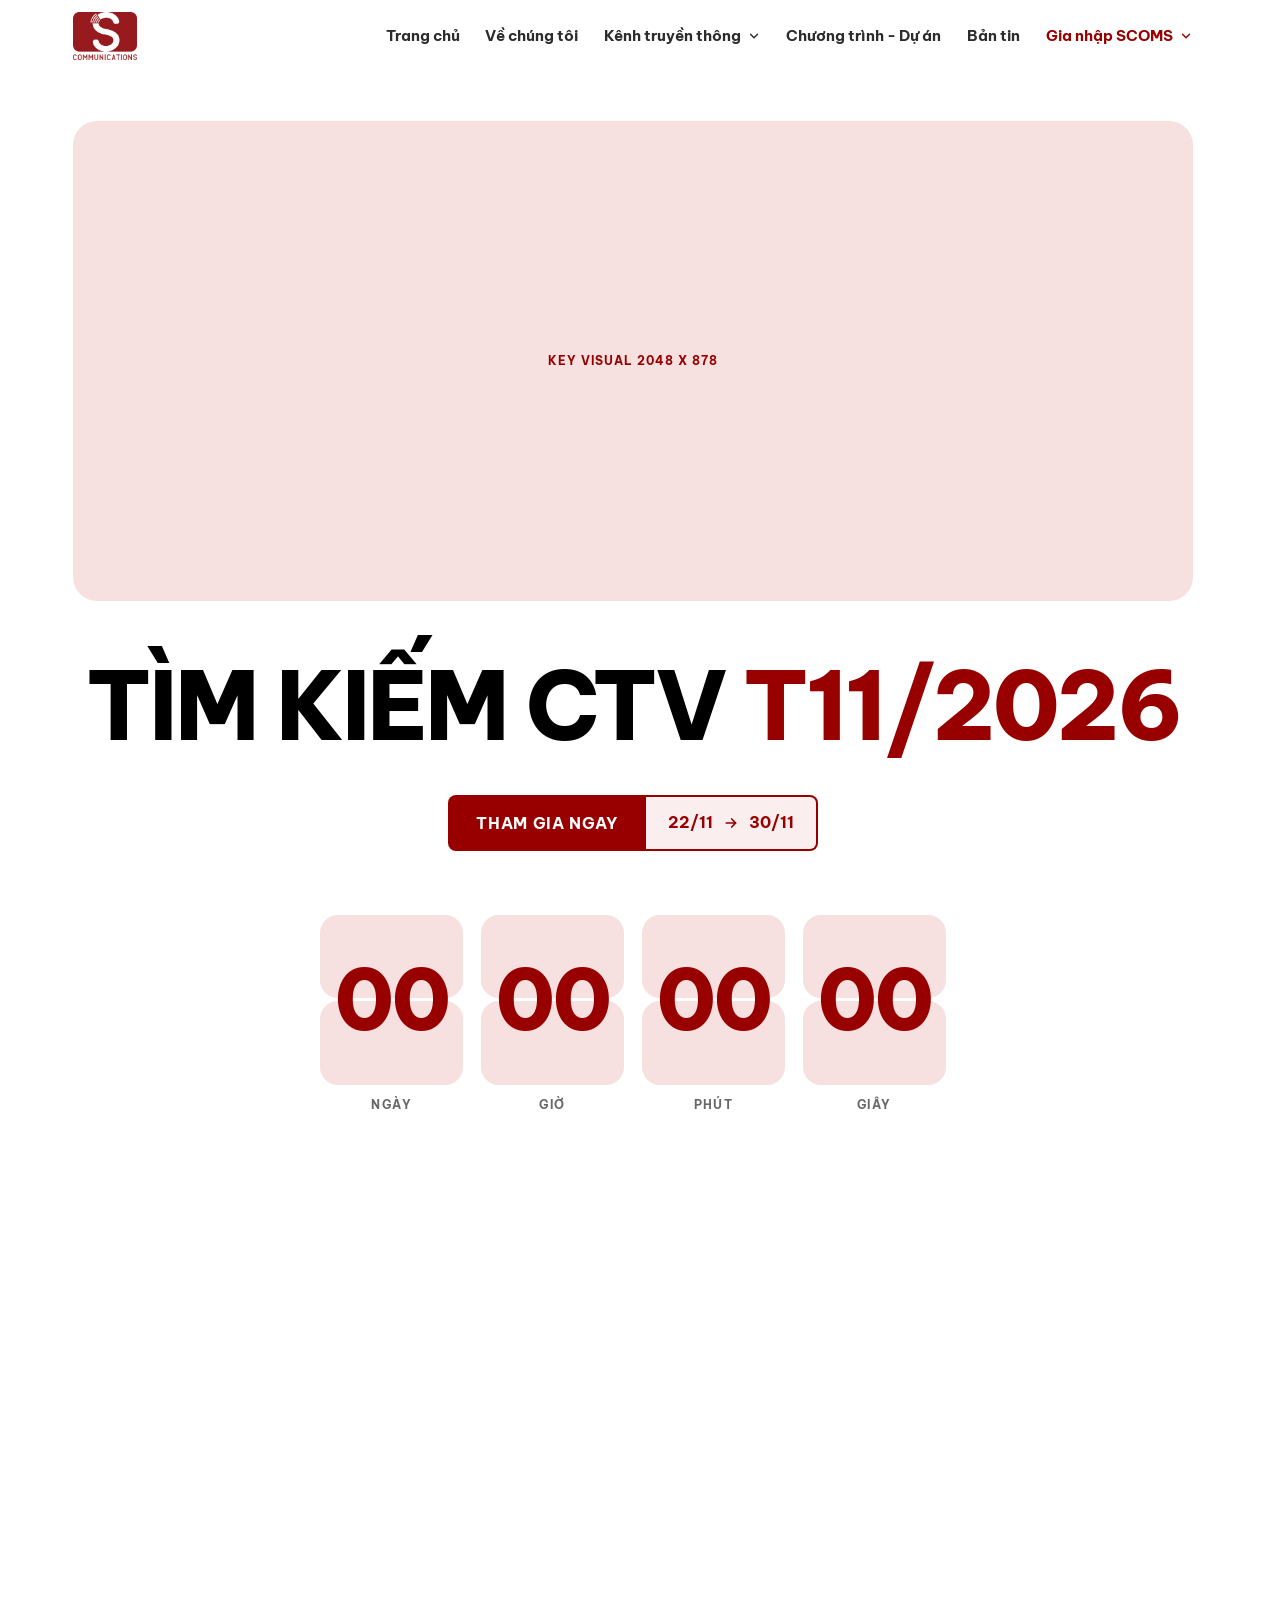
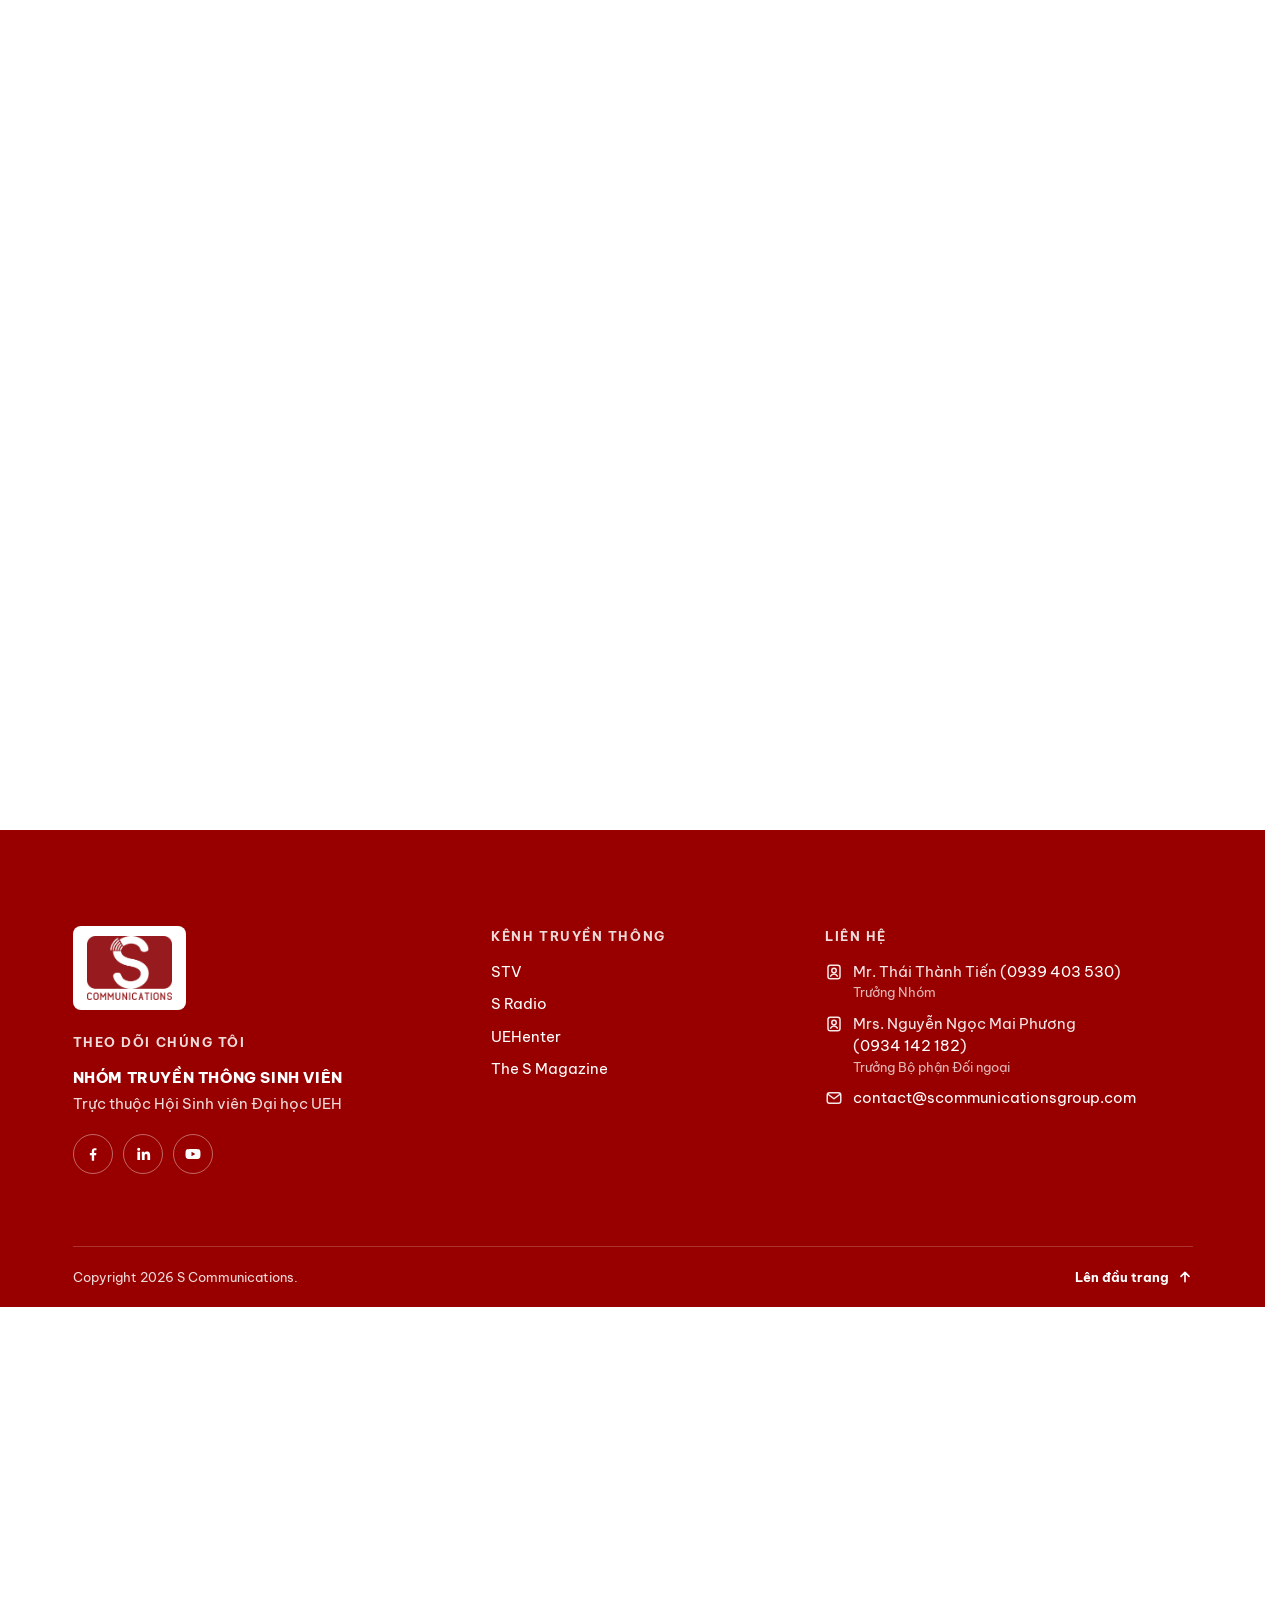
==== commit 3f2869ad: "Apply client feedback round 2 and final content to landing prototype - Final JD content for all 7 te" ====
--- a/prototype/index.html
+++ b/prototype/index.html
@@ -22,7 +22,6 @@
 	<link rel="stylesheet" href="../plugin/scoms-landing/assets/css/steps.css">
 	<link rel="stylesheet" href="../plugin/scoms-landing/assets/css/notes.css">
 	<link rel="stylesheet" href="../plugin/scoms-landing/assets/css/faq.css">
-	<link rel="stylesheet" href="../plugin/scoms-landing/assets/css/stories.css">
 	<link rel="stylesheet" href="../plugin/scoms-landing/assets/css/news.css">
 	<link rel="stylesheet" href="../plugin/scoms-landing/assets/css/site-footer.css">
 	<link rel="stylesheet" href="dev/site-header.css">
@@ -43,8 +42,8 @@
 <body>
 	<header class="scl scl-hd" data-scl-header>
 		<div class="scl-container scl-hd__bar">
-			<a class="scl-hd__logo" href="https://scommunicationsgroup.com/"><span class="scl-ph" data-ph="Logo 136 x 40"></span><span class="scl-sr-only">S Communications</span></a>
-			<nav class="scl-hd__nav" id="scl-hd-nav" aria-label="Điều hướng chính"><ul class="scl-hd__links"><li><a class="scl-hd__link" href="https://scommunicationsgroup.com/">Trang chủ</a></li><li><a class="scl-hd__link" href="https://scommunicationsgroup.com/about-us/">Về chúng tôi</a></li><li class="scl-hd__item"><button class="scl-hd__link" type="button" data-scl-sub-toggle aria-expanded="false">Kênh truyền thông <svg viewBox="0 0 24 24" fill="none" stroke="currentColor" stroke-width="2.4" stroke-linecap="round" stroke-linejoin="round" aria-hidden="true"><path d="M6 9l6 6 6-6"/></svg></button><ul class="scl-hd__sub"><li><a class="scl-hd__sublink" href="https://scommunicationsgroup.com/stv/">STV</a></li><li><a class="scl-hd__sublink" href="https://scommunicationsgroup.com/s-radio/">S Radio</a></li><li><a class="scl-hd__sublink" href="https://scommunicationsgroup.com/uehenter/">UEHenter</a></li><li><a class="scl-hd__sublink" href="https://uehenter.vn/s-communications/the-s-magazine" target="_blank" rel="noopener">The S Magazine</a></li><li><a class="scl-hd__sublink" href="https://www.facebook.com/ChuyenoS" target="_blank" rel="noopener">Chuyện ở S</a></li></ul></li><li><a class="scl-hd__link" href="https://scommunicationsgroup.com/chuong-trinh-du-an/">Chương trình - Dự án</a></li><li><a class="scl-hd__link" href="https://scommunicationsgroup.com/ban-tin/">Bản tin</a></li><li class="scl-hd__item"><a class="scl-hd__link is-current" href="https://scommunicationsgroup.com/tim-kiem-cong-tac-vien/">Gia nhập SCOMS <svg viewBox="0 0 24 24" fill="none" stroke="currentColor" stroke-width="2.4" stroke-linecap="round" stroke-linejoin="round" aria-hidden="true"><path d="M6 9l6 6 6-6"/></svg></a><ul class="scl-hd__sub"><li><a class="scl-hd__sublink" href="#top" aria-current="page">S-Search T11/2026</a></li></ul></li></ul></nav>
+			<a class="scl-hd__logo" href="https://scommunicationsgroup.com/"><img src="images/logo-scoms.png" width="400" height="298" alt="S Communications"></a>
+			<nav class="scl-hd__nav" id="scl-hd-nav" aria-label="Điều hướng chính"><ul class="scl-hd__links"><li><a class="scl-hd__link" href="https://scommunicationsgroup.com/">Trang chủ</a></li><li><a class="scl-hd__link" href="https://scommunicationsgroup.com/about-us/">Về chúng tôi</a></li><li class="scl-hd__item"><button class="scl-hd__link" type="button" data-scl-sub-toggle aria-expanded="false">Kênh truyền thông <svg viewBox="0 0 24 24" fill="none" stroke="currentColor" stroke-width="2.4" stroke-linecap="round" stroke-linejoin="round" aria-hidden="true"><path d="M6 9l6 6 6-6"/></svg></button><ul class="scl-hd__sub"><li><a class="scl-hd__sublink" href="https://scommunicationsgroup.com/stv/">STV</a></li><li><a class="scl-hd__sublink" href="https://scommunicationsgroup.com/s-radio/">S Radio</a></li><li><a class="scl-hd__sublink" href="https://scommunicationsgroup.com/uehenter/">UEHenter</a></li><li><a class="scl-hd__sublink" href="https://uehenter.vn/s-communications/the-s-magazine" target="_blank" rel="noopener">The S Magazine</a></li></ul></li><li><a class="scl-hd__link" href="https://scommunicationsgroup.com/chuong-trinh-du-an/">Chương trình - Dự án</a></li><li><a class="scl-hd__link" href="https://scommunicationsgroup.com/ban-tin/">Bản tin</a></li><li class="scl-hd__item"><a class="scl-hd__link is-current" href="https://scommunicationsgroup.com/tim-kiem-cong-tac-vien/">Gia nhập SCOMS <svg viewBox="0 0 24 24" fill="none" stroke="currentColor" stroke-width="2.4" stroke-linecap="round" stroke-linejoin="round" aria-hidden="true"><path d="M6 9l6 6 6-6"/></svg></a><ul class="scl-hd__sub"><li><a class="scl-hd__sublink" href="#top" aria-current="page">S-Search T11/2026</a></li></ul></li></ul></nav>
 			<button class="scl-hd__toggle" type="button" aria-expanded="false" aria-controls="scl-hd-nav"><span class="scl-hd__toggle-line"></span><span class="scl-hd__toggle-line"></span><span class="scl-sr-only">Mở menu</span></button>
 		</div>
 	</header>
@@ -53,15 +52,13 @@
 		<section class="scl scl-rh" id="top" data-scl-motion>
 			<div class="scl-container scl-rh__inner">
 				<div class="scl-rh__kv scl-ph scl-ph--warm" data-ph="Key visual 2048 x 878" role="img" aria-label="Bộ nhận diện chương trình (ảnh minh hoạ)"></div>
-				<p class="scl-rh__eyebrow">Lorem ipsum dolor sit amet</p>
 				<h1 class="scl-rh__title"><span class="scl-line"><span>Tìm kiếm CTV <em>T11/2026</em></span></span></h1>
-				<p class="scl-rh__lead">Lorem ipsum dolor sit amet, consectetur adipiscing elit. Sed do eiusmod tempor incididunt ut labore et dolore magna aliqua, ut enim ad minim veniam.</p>
 				<div class="scl-rh__cta">
 					<a class="scl-btn" href="#ung-tuyen"><span class="scl-btn__clip"><span data-text="Tham gia ngay">Tham gia ngay</span></span></a>
-					<p class="scl-rh__date"><span class="scl-sr-only">Vòng đơn từ</span>21/11 <svg viewBox="0 0 24 24" fill="none" stroke="currentColor" stroke-width="2.6" stroke-linecap="round" stroke-linejoin="round" aria-hidden="true"><path d="M5 12h14M13 6l6 6-6 6"/></svg><span class="scl-sr-only">đến</span> 28/11</p>
-				</div>
-				<div class="scl-flip scl-rh__clock" data-scl-flipclock="2026-11-28T23:59:00+07:00" data-scl-flipclock-extend="2026-11-30T23:59:00+07:00" role="timer" aria-label="Đồng hồ đếm ngược hạn nộp đơn">
-					<p class="scl-flip__caption" data-scl-until="2026-11-28T23:59:00+07:00">Hạn chót nộp đơn <strong>23:59, 28/11/2026</strong></p>
+					<p class="scl-rh__date"><span class="scl-sr-only">Vòng đơn từ</span>22/11 <svg viewBox="0 0 24 24" fill="none" stroke="currentColor" stroke-width="2.6" stroke-linecap="round" stroke-linejoin="round" aria-hidden="true"><path d="M5 12h14M13 6l6 6-6 6"/></svg><span class="scl-sr-only">đến</span> 30/11</p>
+				</div>
+				<div class="scl-flip scl-rh__clock" data-scl-flipclock="2026-11-30T23:59:00+07:00" data-scl-flipclock-extend="2026-12-01T23:59:00+07:00" role="timer" aria-label="Đồng hồ đếm ngược hạn nộp đơn">
+					<p class="scl-flip__caption" data-scl-until="2026-11-30T23:59:00+07:00">Hạn chót nộp đơn <strong>23:59, 30/11/2026</strong></p>
 					<div class="scl-flip__row" aria-hidden="true"><div class="scl-flip__group"><div class="scl-flip__tile" data-flip-unit="days"><span class="scl-flip__plate scl-flip__plate--top"></span><span class="scl-flip__plate scl-flip__plate--bottom"></span><span class="scl-flip__digits"><span class="scl-flip__num">00</span></span></div><span class="scl-flip__label">Ngày</span></div><div class="scl-flip__group"><div class="scl-flip__tile" data-flip-unit="hours"><span class="scl-flip__plate scl-flip__plate--top"></span><span class="scl-flip__plate scl-flip__plate--bottom"></span><span class="scl-flip__digits"><span class="scl-flip__num">00</span></span></div><span class="scl-flip__label">Giờ</span></div><div class="scl-flip__group"><div class="scl-flip__tile" data-flip-unit="minutes"><span class="scl-flip__plate scl-flip__plate--top"></span><span class="scl-flip__plate scl-flip__plate--bottom"></span><span class="scl-flip__digits"><span class="scl-flip__num">00</span></span></div><span class="scl-flip__label">Phút</span></div><div class="scl-flip__group"><div class="scl-flip__tile" data-flip-unit="seconds"><span class="scl-flip__plate scl-flip__plate--top"></span><span class="scl-flip__plate scl-flip__plate--bottom"></span><span class="scl-flip__digits"><span class="scl-flip__num">00</span></span></div><span class="scl-flip__label">Giây</span></div></div>
 				</div>
 			</div>
@@ -77,8 +74,8 @@
 						<button class="scl-hl__tab" type="button" data-scl-panel-tab aria-expanded="true" aria-controls="scl-hl-1"><span class="scl-hl__num">01</span><span class="scl-hl__label">Tổng quan</span><span class="scl-hl__icon" aria-hidden="true"><svg viewBox="0 0 24 24" fill="none" stroke="currentColor" stroke-width="2.6" stroke-linecap="round" aria-hidden="true"><path d="M12 5v14M5 12h14"/></svg></span></button>
 						<div class="scl-hl__body" id="scl-hl-1" tabindex="-1">
 							<div class="scl-hl__inner">
-								<div class="scl-hl__media scl-ph scl-ph--warm" data-ph="Ảnh 1080 x 720 (3:2)"></div>
-								<div class="scl-hl__caption"><h3>Tổng quan</h3><p>Tìm kiếm Cộng tác viên là chương trình thường niên nhằm tìm kiếm những bạn trẻ yêu thích truyền thông, đồng thời tạo cơ hội trải nghiệm trong môi trường chuyên nghiệp và cùng lan tỏa những giá trị tích cực.</p></div>
+								<div class="scl-sr-only"><h3>Tổng quan</h3><p>Tìm kiếm Cộng tác viên là chương trình thường niên nhằm tìm kiếm những bạn trẻ yêu thích truyền thông, đồng thời tạo cơ hội trải nghiệm trong môi trường chuyên nghiệp và cùng lan tỏa những giá trị tích cực.</p></div>
+								<div class="scl-hl__media scl-ph scl-ph--warm" data-ph="Ảnh 1080 x 720 (3:2) - chữ nằm trong ảnh" aria-hidden="true"></div>
 							</div>
 						</div>
 					</article>
@@ -86,8 +83,8 @@
 						<button class="scl-hl__tab" type="button" data-scl-panel-tab aria-expanded="false" aria-controls="scl-hl-2"><span class="scl-hl__num">02</span><span class="scl-hl__label">S-Search 2026</span><span class="scl-hl__icon" aria-hidden="true"><svg viewBox="0 0 24 24" fill="none" stroke="currentColor" stroke-width="2.6" stroke-linecap="round" aria-hidden="true"><path d="M12 5v14M5 12h14"/></svg></span></button>
 						<div class="scl-hl__body" id="scl-hl-2" tabindex="-1">
 							<div class="scl-hl__inner">
-								<div class="scl-hl__media scl-ph scl-ph--warm" data-ph="Ảnh 1080 x 720 (3:2)"></div>
-								<div class="scl-hl__caption"><h3>S-Search 2026</h3><p>Chương trình Tìm kiếm Cộng tác viên của Scoms đã chính thức trở lại, mang đến cơ hội để bạn gặp gỡ những người đồng hành mới, thử sức trong những trải nghiệm mới và khám phá những khía cạnh khác của bản thân. Cùng Scoms bước qua từng chặng đường, tự tin thể hiện màu sắc riêng và viết nên hành trình của chính bạn nhé!</p></div>
+								<div class="scl-sr-only"><h3>S-Search 2026</h3><p>Chương trình Tìm kiếm Cộng tác viên của Scoms đã chính thức trở lại, mang đến cơ hội để bạn gặp gỡ những người đồng hành mới, thử sức trong những trải nghiệm mới và khám phá những khía cạnh khác của bản thân.</p><p>Cùng Scoms bước qua từng chặng đường, tự tin thể hiện màu sắc riêng và viết nên hành trình của chính bạn nhé!</p></div>
+								<div class="scl-hl__media scl-ph scl-ph--warm" data-ph="Ảnh 1080 x 720 (3:2) - chữ nằm trong ảnh" aria-hidden="true"></div>
 							</div>
 						</div>
 					</article>
@@ -95,17 +92,18 @@
 						<button class="scl-hl__tab" type="button" data-scl-panel-tab aria-expanded="false" aria-controls="scl-hl-3"><span class="scl-hl__num">03</span><span class="scl-hl__label">Introduction Day</span><span class="scl-hl__icon" aria-hidden="true"><svg viewBox="0 0 24 24" fill="none" stroke="currentColor" stroke-width="2.6" stroke-linecap="round" aria-hidden="true"><path d="M12 5v14M5 12h14"/></svg></span></button>
 						<div class="scl-hl__body" id="scl-hl-3" tabindex="-1">
 							<div class="scl-hl__inner">
-								<div class="scl-hl__media scl-ph scl-ph--warm" data-ph="Ảnh 1080 x 720 (3:2)"></div>
-								<div class="scl-hl__caption"><h3>Introduction Day</h3><p>Introduction Day là hoạt động thuộc khuôn khổ Chương trình Tìm kiếm Cộng tác viên Tháng 11/2026, giúp sinh viên khám phá về Scoms, từ hoạt động, giá trị đến văn hóa của Nhóm.</p><p>Đây cũng là dịp để bạn khám phá những "bí mật" tại ngôi nhà S Đỏ qua chia sẻ từ các Scoms-ers kỳ cựu, đồng thời được giải đáp mọi thắc mắc trực tiếp cùng Ban Điều hành nhiệm kỳ XXV!</p></div>
+								<div class="scl-sr-only"><h3>Introduction Day</h3><p>Introduction Day là hoạt động thuộc khuôn khổ Chương trình Tìm kiếm Cộng tác viên Tháng 11/2026, giúp sinh viên khám phá về Scoms, từ hoạt động, giá trị đến văn hóa của Nhóm.</p><p>Đây cũng là dịp để bạn khám phá những “bí mật” tại ngôi nhà S Đỏ qua chia sẻ từ các Scoms-ers kỳ cựu, đồng thời được giải đáp mọi thắc mắc trực tiếp cùng Ban Điều hành nhiệm kỳ XXV!</p></div>
+								<div class="scl-hl__media scl-ph scl-ph--warm" data-ph="Ảnh 1080 x 720 (3:2) - chữ nằm trong ảnh" aria-hidden="true"></div>
 							</div>
 						</div>
 					</article>
 					<article class="scl-hl__panel" data-scl-panel>
-						<button class="scl-hl__tab" type="button" data-scl-panel-tab aria-expanded="false" aria-controls="scl-hl-4"><span class="scl-hl__num">04</span><span class="scl-hl__label">CTA</span><span class="scl-hl__icon" aria-hidden="true"><svg viewBox="0 0 24 24" fill="none" stroke="currentColor" stroke-width="2.6" stroke-linecap="round" aria-hidden="true"><path d="M12 5v14M5 12h14"/></svg></span></button>
+						<button class="scl-hl__tab" type="button" data-scl-panel-tab aria-expanded="false" aria-controls="scl-hl-4"><span class="scl-hl__num">04</span><span class="scl-hl__label">Tham gia ngay cùng Scoms nhé!</span><span class="scl-hl__icon" aria-hidden="true"><svg viewBox="0 0 24 24" fill="none" stroke="currentColor" stroke-width="2.6" stroke-linecap="round" aria-hidden="true"><path d="M12 5v14M5 12h14"/></svg></span></button>
 						<div class="scl-hl__body" id="scl-hl-4" tabindex="-1">
 							<div class="scl-hl__inner">
-								<div class="scl-hl__media scl-ph scl-ph--warm" data-ph="Ảnh 1080 x 720 (3:2)"></div>
-								<div class="scl-hl__caption"><h3>CTA</h3><p>Chúng mình đã sẵn sàng chào đón và đồng hành cùng bạn trên hành trình đầy trải nghiệm này rồi đó!</p><p>Nhanh tay đăng ký thôi, tụi mình rất mong chờ được gặp mấy bạn đó!</p><a class="scl-btn" href="#ung-tuyen"><span class="scl-btn__clip"><span data-text="Tham gia ngay">Tham gia ngay</span></span><svg viewBox="0 0 24 24" fill="none" stroke="currentColor" stroke-width="2.6" stroke-linecap="round" stroke-linejoin="round" aria-hidden="true"><path d="M5 12h14M13 6l6 6-6 6"/></svg></a></div>
+								<div class="scl-sr-only"><h3>Tham gia ngay cùng Scoms nhé!</h3><p>Chúng mình đã sẵn sàng chào đón và đồng hành cùng bạn trên hành trình đầy trải nghiệm này rồi đó!</p><p>Nhanh tay đăng ký thôi, tụi mình rất mong chờ được gặp mấy bạn đó!</p></div>
+								<div class="scl-hl__media scl-ph scl-ph--warm" data-ph="Ảnh 1080 x 720 (3:2) - chữ nằm trong ảnh" aria-hidden="true"></div>
+								<div class="scl-hl__actions"><a class="scl-btn" href="#ung-tuyen"><span class="scl-btn__clip"><span data-text="Tham gia ngay">Tham gia ngay</span></span><svg viewBox="0 0 24 24" fill="none" stroke="currentColor" stroke-width="2.6" stroke-linecap="round" stroke-linejoin="round" aria-hidden="true"><path d="M5 12h14M13 6l6 6-6 6"/></svg></a></div>
 							</div>
 						</div>
 					</article>
@@ -117,44 +115,43 @@
 			<div class="scl-container">
 				<div class="scl-head">
 					<h2 class="scl-title scl-title--red" data-scl-reveal="title"><span class="scl-line"><span>7 Bộ phận/Ekip nhà S</span></span></h2>
-					<p class="scl-lead" data-scl-reveal style="--i:2">Lorem ipsum dolor sit amet, consectetur adipiscing elit, sed do eiusmod tempor incididunt ut labore.</p>
 				</div>
 				<div class="scl-tm__carousel" data-scl-carousel data-scl-reveal style="--i:3" role="region" aria-roledescription="carousel" aria-label="7 Bộ phận/Ekip">
 					<ul class="scl-tm__track" data-scl-track>
 						<li class="scl-tm__card scl-tone" data-scl-slide data-name="Creative">
-							<button class="scl-tm__media" type="button" data-scl-dialog-open="scl-team-01" aria-haspopup="dialog" aria-label="Xem mô tả công việc Creative"><span class="scl-tm__num">01</span><span class="scl-tm__media-in scl-ph" data-ph="Ảnh 864 x 1080 (4:5)"></span><span class="scl-tm__hint" aria-hidden="true">Xem JD <svg viewBox="0 0 24 24" fill="none" stroke="currentColor" stroke-width="2.6" stroke-linecap="round" aria-hidden="true"><path d="M12 5v14M5 12h14"/></svg></span></button>
-							<div class="scl-tm__body"><h3 class="scl-tm__name">Creative</h3><p class="scl-tm__desc">Lorem ipsum dolor sit amet, consectetur adipiscing elit, sed do eiusmod tempor incididunt ut labore.</p></div>
-							<a class="scl-tm__apply" href="#" target="_blank" rel="noopener" aria-label="Apply Creative (mở bộ đề)">Apply <svg viewBox="0 0 24 24" fill="none" stroke="currentColor" stroke-width="2.6" stroke-linecap="round" stroke-linejoin="round" aria-hidden="true"><path d="M5 12h14M13 6l6 6-6 6"/></svg></a>
+							<div class="scl-tm__media"><span class="scl-tm__num">01</span><div class="scl-tm__media-in scl-ph" data-ph="Ảnh 864 x 1080 (4:5)" role="img" aria-label="Creative"></div></div>
+							<div class="scl-tm__body"><h3 class="scl-tm__name">Creative</h3></div>
+							<button class="scl-tm__apply" type="button" data-scl-dialog-open="scl-team-01" aria-haspopup="dialog" aria-label="Xem JD Creative">Xem JD <svg viewBox="0 0 24 24" fill="none" stroke="currentColor" stroke-width="2.6" stroke-linecap="round" stroke-linejoin="round" aria-hidden="true"><path d="M5 12h14M13 6l6 6-6 6"/></svg></button>
 						</li>
 						<li class="scl-tm__card scl-tone" data-scl-slide data-name="ER">
-							<button class="scl-tm__media" type="button" data-scl-dialog-open="scl-team-02" aria-haspopup="dialog" aria-label="Xem mô tả công việc ER"><span class="scl-tm__num">02</span><span class="scl-tm__media-in scl-ph" data-ph="Ảnh 864 x 1080 (4:5)"></span><span class="scl-tm__hint" aria-hidden="true">Xem JD <svg viewBox="0 0 24 24" fill="none" stroke="currentColor" stroke-width="2.6" stroke-linecap="round" aria-hidden="true"><path d="M12 5v14M5 12h14"/></svg></span></button>
-							<div class="scl-tm__body"><h3 class="scl-tm__name">ER</h3><p class="scl-tm__desc">Lorem ipsum dolor sit amet, consectetur adipiscing elit, sed do eiusmod tempor incididunt ut labore.</p></div>
-							<a class="scl-tm__apply" href="#" target="_blank" rel="noopener" aria-label="Apply ER (mở bộ đề)">Apply <svg viewBox="0 0 24 24" fill="none" stroke="currentColor" stroke-width="2.6" stroke-linecap="round" stroke-linejoin="round" aria-hidden="true"><path d="M5 12h14M13 6l6 6-6 6"/></svg></a>
+							<div class="scl-tm__media"><span class="scl-tm__num">02</span><div class="scl-tm__media-in scl-ph" data-ph="Ảnh 864 x 1080 (4:5)" role="img" aria-label="ER"></div></div>
+							<div class="scl-tm__body"><h3 class="scl-tm__name">ER</h3></div>
+							<button class="scl-tm__apply" type="button" data-scl-dialog-open="scl-team-02" aria-haspopup="dialog" aria-label="Xem JD ER">Xem JD <svg viewBox="0 0 24 24" fill="none" stroke="currentColor" stroke-width="2.6" stroke-linecap="round" stroke-linejoin="round" aria-hidden="true"><path d="M5 12h14M13 6l6 6-6 6"/></svg></button>
 						</li>
 						<li class="scl-tm__card scl-tone" data-scl-slide data-name="Event">
-							<button class="scl-tm__media" type="button" data-scl-dialog-open="scl-team-03" aria-haspopup="dialog" aria-label="Xem mô tả công việc Event"><span class="scl-tm__num">03</span><span class="scl-tm__media-in scl-ph" data-ph="Ảnh 864 x 1080 (4:5)"></span><span class="scl-tm__hint" aria-hidden="true">Xem JD <svg viewBox="0 0 24 24" fill="none" stroke="currentColor" stroke-width="2.6" stroke-linecap="round" aria-hidden="true"><path d="M12 5v14M5 12h14"/></svg></span></button>
-							<div class="scl-tm__body"><h3 class="scl-tm__name">Event</h3><p class="scl-tm__desc">Lorem ipsum dolor sit amet, consectetur adipiscing elit, sed do eiusmod tempor incididunt ut labore.</p></div>
-							<a class="scl-tm__apply" href="#" target="_blank" rel="noopener" aria-label="Apply Event (mở bộ đề)">Apply <svg viewBox="0 0 24 24" fill="none" stroke="currentColor" stroke-width="2.6" stroke-linecap="round" stroke-linejoin="round" aria-hidden="true"><path d="M5 12h14M13 6l6 6-6 6"/></svg></a>
+							<div class="scl-tm__media"><span class="scl-tm__num">03</span><div class="scl-tm__media-in scl-ph" data-ph="Ảnh 864 x 1080 (4:5)" role="img" aria-label="Event"></div></div>
+							<div class="scl-tm__body"><h3 class="scl-tm__name">Event</h3></div>
+							<button class="scl-tm__apply" type="button" data-scl-dialog-open="scl-team-03" aria-haspopup="dialog" aria-label="Xem JD Event">Xem JD <svg viewBox="0 0 24 24" fill="none" stroke="currentColor" stroke-width="2.6" stroke-linecap="round" stroke-linejoin="round" aria-hidden="true"><path d="M5 12h14M13 6l6 6-6 6"/></svg></button>
 						</li>
 						<li class="scl-tm__card scl-tone" data-scl-slide data-name="HR">
-							<button class="scl-tm__media" type="button" data-scl-dialog-open="scl-team-04" aria-haspopup="dialog" aria-label="Xem mô tả công việc HR"><span class="scl-tm__num">04</span><span class="scl-tm__media-in scl-ph" data-ph="Ảnh 864 x 1080 (4:5)"></span><span class="scl-tm__hint" aria-hidden="true">Xem JD <svg viewBox="0 0 24 24" fill="none" stroke="currentColor" stroke-width="2.6" stroke-linecap="round" aria-hidden="true"><path d="M12 5v14M5 12h14"/></svg></span></button>
-							<div class="scl-tm__body"><h3 class="scl-tm__name">HR</h3><p class="scl-tm__desc">Lorem ipsum dolor sit amet, consectetur adipiscing elit, sed do eiusmod tempor incididunt ut labore.</p></div>
-							<a class="scl-tm__apply" href="#" target="_blank" rel="noopener" aria-label="Apply HR (mở bộ đề)">Apply <svg viewBox="0 0 24 24" fill="none" stroke="currentColor" stroke-width="2.6" stroke-linecap="round" stroke-linejoin="round" aria-hidden="true"><path d="M5 12h14M13 6l6 6-6 6"/></svg></a>
+							<div class="scl-tm__media"><span class="scl-tm__num">04</span><div class="scl-tm__media-in scl-ph" data-ph="Ảnh 864 x 1080 (4:5)" role="img" aria-label="HR"></div></div>
+							<div class="scl-tm__body"><h3 class="scl-tm__name">HR</h3></div>
+							<button class="scl-tm__apply" type="button" data-scl-dialog-open="scl-team-04" aria-haspopup="dialog" aria-label="Xem JD HR">Xem JD <svg viewBox="0 0 24 24" fill="none" stroke="currentColor" stroke-width="2.6" stroke-linecap="round" stroke-linejoin="round" aria-hidden="true"><path d="M5 12h14M13 6l6 6-6 6"/></svg></button>
 						</li>
 						<li class="scl-tm__card scl-tone" data-scl-slide data-name="Radio">
-							<button class="scl-tm__media" type="button" data-scl-dialog-open="scl-team-05" aria-haspopup="dialog" aria-label="Xem mô tả công việc Radio"><span class="scl-tm__num">05</span><span class="scl-tm__media-in scl-ph" data-ph="Ảnh 864 x 1080 (4:5)"></span><span class="scl-tm__hint" aria-hidden="true">Xem JD <svg viewBox="0 0 24 24" fill="none" stroke="currentColor" stroke-width="2.6" stroke-linecap="round" aria-hidden="true"><path d="M12 5v14M5 12h14"/></svg></span></button>
-							<div class="scl-tm__body"><h3 class="scl-tm__name">Radio</h3><p class="scl-tm__desc">Lorem ipsum dolor sit amet, consectetur adipiscing elit, sed do eiusmod tempor incididunt ut labore.</p></div>
-							<a class="scl-tm__apply" href="#" target="_blank" rel="noopener" aria-label="Apply Radio (mở bộ đề)">Apply <svg viewBox="0 0 24 24" fill="none" stroke="currentColor" stroke-width="2.6" stroke-linecap="round" stroke-linejoin="round" aria-hidden="true"><path d="M5 12h14M13 6l6 6-6 6"/></svg></a>
+							<div class="scl-tm__media"><span class="scl-tm__num">05</span><div class="scl-tm__media-in scl-ph" data-ph="Ảnh 864 x 1080 (4:5)" role="img" aria-label="Radio"></div></div>
+							<div class="scl-tm__body"><h3 class="scl-tm__name">Radio</h3></div>
+							<button class="scl-tm__apply" type="button" data-scl-dialog-open="scl-team-05" aria-haspopup="dialog" aria-label="Xem JD Radio">Xem JD <svg viewBox="0 0 24 24" fill="none" stroke="currentColor" stroke-width="2.6" stroke-linecap="round" stroke-linejoin="round" aria-hidden="true"><path d="M5 12h14M13 6l6 6-6 6"/></svg></button>
 						</li>
 						<li class="scl-tm__card scl-tone" data-scl-slide data-name="STV">
-							<button class="scl-tm__media" type="button" data-scl-dialog-open="scl-team-06" aria-haspopup="dialog" aria-label="Xem mô tả công việc STV"><span class="scl-tm__num">06</span><span class="scl-tm__media-in scl-ph" data-ph="Ảnh 864 x 1080 (4:5)"></span><span class="scl-tm__hint" aria-hidden="true">Xem JD <svg viewBox="0 0 24 24" fill="none" stroke="currentColor" stroke-width="2.6" stroke-linecap="round" aria-hidden="true"><path d="M12 5v14M5 12h14"/></svg></span></button>
-							<div class="scl-tm__body"><h3 class="scl-tm__name">STV</h3><p class="scl-tm__desc">Lorem ipsum dolor sit amet, consectetur adipiscing elit, sed do eiusmod tempor incididunt ut labore.</p></div>
-							<a class="scl-tm__apply" href="#" target="_blank" rel="noopener" aria-label="Apply STV (mở bộ đề)">Apply <svg viewBox="0 0 24 24" fill="none" stroke="currentColor" stroke-width="2.6" stroke-linecap="round" stroke-linejoin="round" aria-hidden="true"><path d="M5 12h14M13 6l6 6-6 6"/></svg></a>
+							<div class="scl-tm__media"><span class="scl-tm__num">06</span><div class="scl-tm__media-in scl-ph" data-ph="Ảnh 864 x 1080 (4:5)" role="img" aria-label="STV"></div></div>
+							<div class="scl-tm__body"><h3 class="scl-tm__name">STV</h3></div>
+							<button class="scl-tm__apply" type="button" data-scl-dialog-open="scl-team-06" aria-haspopup="dialog" aria-label="Xem JD STV">Xem JD <svg viewBox="0 0 24 24" fill="none" stroke="currentColor" stroke-width="2.6" stroke-linecap="round" stroke-linejoin="round" aria-hidden="true"><path d="M5 12h14M13 6l6 6-6 6"/></svg></button>
 						</li>
 						<li class="scl-tm__card scl-tone" data-scl-slide data-name="Writer">
-							<button class="scl-tm__media" type="button" data-scl-dialog-open="scl-team-07" aria-haspopup="dialog" aria-label="Xem mô tả công việc Writer"><span class="scl-tm__num">07</span><span class="scl-tm__media-in scl-ph" data-ph="Ảnh 864 x 1080 (4:5)"></span><span class="scl-tm__hint" aria-hidden="true">Xem JD <svg viewBox="0 0 24 24" fill="none" stroke="currentColor" stroke-width="2.6" stroke-linecap="round" aria-hidden="true"><path d="M12 5v14M5 12h14"/></svg></span></button>
-							<div class="scl-tm__body"><h3 class="scl-tm__name">Writer</h3><p class="scl-tm__desc">Lorem ipsum dolor sit amet, consectetur adipiscing elit, sed do eiusmod tempor incididunt ut labore.</p></div>
-							<a class="scl-tm__apply" href="#" target="_blank" rel="noopener" aria-label="Apply Writer (mở bộ đề)">Apply <svg viewBox="0 0 24 24" fill="none" stroke="currentColor" stroke-width="2.6" stroke-linecap="round" stroke-linejoin="round" aria-hidden="true"><path d="M5 12h14M13 6l6 6-6 6"/></svg></a>
+							<div class="scl-tm__media"><span class="scl-tm__num">07</span><div class="scl-tm__media-in scl-ph" data-ph="Ảnh 864 x 1080 (4:5)" role="img" aria-label="Writer"></div></div>
+							<div class="scl-tm__body"><h3 class="scl-tm__name">Writer</h3></div>
+							<button class="scl-tm__apply" type="button" data-scl-dialog-open="scl-team-07" aria-haspopup="dialog" aria-label="Xem JD Writer">Xem JD <svg viewBox="0 0 24 24" fill="none" stroke="currentColor" stroke-width="2.6" stroke-linecap="round" stroke-linejoin="round" aria-hidden="true"><path d="M5 12h14M13 6l6 6-6 6"/></svg></button>
 						</li>
 					</ul>
 					<div class="scl-tm__nav"><button class="scl-tm__arrow scl-tm__arrow--prev" type="button" data-scl-prev aria-label="Bộ phận trước"><svg viewBox="0 0 24 24" fill="none" stroke="currentColor" stroke-width="2.6" stroke-linecap="round" stroke-linejoin="round" aria-hidden="true"><path d="M5 12h14M13 6l6 6-6 6"/></svg></button><p class="scl-tm__count" data-scl-count aria-hidden="true"></p><button class="scl-tm__arrow" type="button" data-scl-next aria-label="Bộ phận tiếp theo"><svg viewBox="0 0 24 24" fill="none" stroke="currentColor" stroke-width="2.6" stroke-linecap="round" stroke-linejoin="round" aria-hidden="true"><path d="M5 12h14M13 6l6 6-6 6"/></svg></button></div>
@@ -164,16 +161,14 @@
 					<div class="scl-modal__panel">
 						<button class="scl-modal__close" type="button" data-scl-dialog-close aria-label="Đóng"><svg viewBox="0 0 24 24" fill="none" stroke="currentColor" stroke-width="2.4" stroke-linecap="round" aria-hidden="true"><path d="M6 6l12 12M18 6L6 18"/></svg></button>
 						<header class="scl-modal__head"><h2 class="scl-modal__title" id="scl-team-01-title">Bộ phận Creative</h2></header>
-						<div class="scl-modal__body"><div class="scl-modal__role"><h3 class="scl-modal__role-title">1. Designer</h3><div class="scl-modal__group"><h4>a. Bạn sẽ làm gì?</h4><ul><li>Đảm nhận thiết kế các hình ảnh truyền thông, hình ảnh in ấn các chương trình sự kiện truyền thông Nhóm.</li></ul></div><div class="scl-modal__group"><h4>b. Điểm cộng cho bạn nếu</h4><ul><li>Có kiến thức cơ bản về các phần mềm đồ họa (Photoshop, Illustrator, Canva,...).</li><li>Yêu thích công việc thiết kế hình ảnh và có tinh thần cầu tiến, ham học hỏi.</li><li>Có khả năng tự tìm kiếm cảm hứng thiết kế.</li><li>Có sự kiên nhẫn, khả năng thích nghi cao, nền tảng tư duy thẩm mỹ tốt và đa dạng.</li><li>Có kinh nghiệm thiết kế; hiểu biết cơ bản về nhiếp ảnh và biết chụp ảnh là một lợi thế.</li></ul></div></div><div class="scl-modal__role"><h3 class="scl-modal__role-title">2. Photographer</h3><div class="scl-modal__group"><h4>a. Bạn sẽ làm gì?</h4><ul><li>Đảm nhận công việc chụp ảnh truyền thông, sự kiện trong và ngoài Nhóm.</li><li>Đảm nhận thiết kế hỗ trợ các hình ảnh truyền thông của Nhóm.</li></ul></div><div class="scl-modal__group"><h4>b. Điểm cộng cho bạn nếu</h4><ul><li>Yêu thích công việc nhiếp ảnh, có tinh thần cầu tiến và ham học hỏi.</li><li>Có khả năng research concept, dáng chụp và góc máy chụp.</li><li>Có sự kiên nhẫn, khả năng thích nghi cao, nền tảng tư duy thẩm mỹ tốt và đa dạng.</li><li>Có kinh nghiệm chụp ảnh sự kiện và chụp ảnh studio là một lợi thế.</li><li>Có máy ảnh là lợi thế, đồng thời có hiểu biết nền tảng về kỹ thuật chụp và hậu kỳ ảnh.</li><li>Có mong muốn học hỏi về thiết kế là một lợi thế.</li></ul></div></div></div>
-						<footer class="scl-modal__foot"><a class="scl-btn" href="#" target="_blank" rel="noopener"><span class="scl-btn__clip"><span data-text="Ứng tuyển ngay">Ứng tuyển ngay</span></span><svg viewBox="0 0 24 24" fill="none" stroke="currentColor" stroke-width="2.6" stroke-linecap="round" stroke-linejoin="round" aria-hidden="true"><path d="M5 12h14M13 6l6 6-6 6"/></svg></a></footer>
+						<div class="scl-modal__body"><div class="scl-modal__role"><h3 class="scl-modal__role-title">1. Designer</h3><div class="scl-modal__group"><h4>a. Bạn sẽ làm gì?</h4><ul><li>Đảm nhận thiết kế các hình ảnh truyền thông, hình ảnh in ấn các chương trình sự kiện truyền thông Nhóm.</li></ul></div><div class="scl-modal__group"><h4>b. Điểm cộng cho bạn nếu</h4><ul><li>Có kiến thức cơ bản về các phần mềm đồ họa (Photoshop, Illustrator, Canva,...).</li><li>Yêu thích công việc thiết kế hình ảnh và có tinh thần cầu tiến, ham học hỏi.</li><li>Có khả năng research, tự tìm kiếm cảm hứng thiết kế.</li><li>Có sự kiên nhẫn, khả năng thích nghi cao, nền tảng tư duy thẩm mỹ tốt và đa dạng.</li><li>Có kinh nghiệm thiết kế; hiểu biết cơ bản về nhiếp ảnh và biết chụp ảnh là một lợi thế.</li></ul></div></div><div class="scl-modal__role"><h3 class="scl-modal__role-title">2. Photographer</h3><div class="scl-modal__group"><h4>a. Bạn sẽ làm gì?</h4><ul><li>Đảm nhận công việc chụp ảnh truyền thông, sự kiện trong và ngoài Nhóm.</li><li>Đảm nhận thiết kế hỗ trợ các hình ảnh truyền thông của Nhóm.</li></ul></div><div class="scl-modal__group"><h4>b. Điểm cộng cho bạn nếu</h4><ul><li>Yêu thích công việc nhiếp ảnh, có tinh thần cầu tiến và ham học hỏi.</li><li>Có khả năng research concept, tạo dáng (pose) và góc máy chụp.</li><li>Có sự kiên nhẫn, khả năng thích nghi cao, nền tảng tư duy thẩm mỹ tốt và đa dạng.</li><li>Có kinh nghiệm chụp ảnh sự kiện và chụp ảnh studio là một lợi thế.</li><li>Có máy ảnh là lợi thế, đồng thời có hiểu biết nền tảng về kỹ thuật chụp và hậu kỳ ảnh.</li><li>Có mong muốn học hỏi về thiết kế là một lợi thế.</li></ul></div></div></div>
 					</div>
 				</dialog>
 				<dialog class="scl-modal" id="scl-team-02" aria-labelledby="scl-team-02-title">
 					<div class="scl-modal__panel">
 						<button class="scl-modal__close" type="button" data-scl-dialog-close aria-label="Đóng"><svg viewBox="0 0 24 24" fill="none" stroke="currentColor" stroke-width="2.4" stroke-linecap="round" aria-hidden="true"><path d="M6 6l12 12M18 6L6 18"/></svg></button>
 						<header class="scl-modal__head"><h2 class="scl-modal__title" id="scl-team-02-title">Bộ phận ER</h2></header>
-						<div class="scl-modal__body"><div class="scl-modal__role"><h3 class="scl-modal__role-title">1. Truyền thông</h3><div class="scl-modal__group"><h4>a. Bạn sẽ làm gì?</h4><ul><li>Đảm nhận vị trí chuyên môn về mảng Truyền thông.</li><li>Xây dựng và thực thi kế hoạch Truyền thông (Online/Offline/PR) cho các chương trình/Dự án Nhóm.</li><li>Lên ý tưởng và sản xuất nội dung truyền thông đa nền tảng.</li><li>Sáng tạo và nắm bắt xu hướng không ngừng để nâng cao hiệu quả các hoạt động truyền thông.</li></ul></div><div class="scl-modal__group"><h4>b. Điểm cộng cho bạn nếu</h4><ul><li>Mong muốn tìm hiểu về truyền thông và các hoạt động truyền thông.</li><li>Có trách nhiệm, cẩn thận và chủ động trong công việc.</li><li>Làm việc có kế hoạch và có tư duy chiến lược.</li><li>Năng động, tích cực và đang tìm kiếm một môi trường có thể thỏa sức sáng tạo.</li><li>Nhạy bén với những xu hướng mới.</li><li>Có tư duy thẩm mỹ về hình ảnh và video.</li><li>Biết thiết kế, quay dựng là điểm cộng.</li><li>Không ngại dấn thân trải nghiệm, học hỏi mọi khía cạnh của truyền thông.</li></ul></div></div><div class="scl-modal__role"><h3 class="scl-modal__role-title">2. Đối ngoại - Vận động tài trợ</h3><div class="scl-modal__group"><h4>a. Bạn sẽ làm gì?</h4><ul><li>Đảm nhận vị trí chuyên môn về mảng Đối Ngoại và Vận động Tài trợ.</li><li>Quản lý hòm mail, làm việc trực tiếp với CLB/Đội/Nhóm, các Doanh nghiệp và KOLs/KOCs.</li><li>Quản lý Fanpage/Instagram của S Communications với vai trò Đối ngoại.</li><li>Tạo lập, phát triển và duy trì mối quan hệ với Đối tác Truyền thông.</li><li>Tìm kiếm Nhà Tài trợ, xây dựng các gói Tài trợ, quản lý mối quan hệ với các Doanh nghiệp cho các Chương trình/Dự án Nhóm.</li></ul></div><div class="scl-modal__group"><h4>b. Điểm cộng cho bạn nếu</h4><ul><li>Tự tin, khả năng giao tiếp tốt.</li><li>Có trách nhiệm, cẩn thận và chủ động trong công việc.</li><li>Quản lý tốt thời gian để hỗ trợ đối tác, nhà tài trợ nếu có vấn đề cần trao đổi.</li><li>Có khả năng tư duy và giải quyết vấn đề.</li><li>Cởi mở, mạnh dạn trình bày quan điểm cá nhân và khả năng thuyết phục tốt.</li><li>Mong muốn phát triển về mảng Tài trợ, Đối ngoại và cùng S Communications tạo mối quan hệ tốt đẹp, lâu dài với các CLB/Đội/Nhóm, tổ chức, Doanh nghiệp.</li></ul></div></div></div>
-						<footer class="scl-modal__foot"><a class="scl-btn" href="#" target="_blank" rel="noopener"><span class="scl-btn__clip"><span data-text="Ứng tuyển ngay">Ứng tuyển ngay</span></span><svg viewBox="0 0 24 24" fill="none" stroke="currentColor" stroke-width="2.6" stroke-linecap="round" stroke-linejoin="round" aria-hidden="true"><path d="M5 12h14M13 6l6 6-6 6"/></svg></a></footer>
+						<div class="scl-modal__body"><div class="scl-modal__role"><h3 class="scl-modal__role-title">1. Truyền thông</h3><div class="scl-modal__group"><h4>a. Bạn sẽ làm gì?</h4><ul><li>Đảm nhận các vị trí Truyền thông (Online/Offline/PR) của Nhóm.</li><li>Xây dựng kế hoạch truyền thông cho các Chương trình/Dự án Nhóm.</li><li>Quản lý và triển khai thực thi các kế hoạch truyền thông của Chương trình/Dự án Nhóm.</li><li>Lên ý tưởng sơ bộ và chi tiết cho các nội dung truyền thông Nhóm.</li><li>Phối hợp cùng team kỹ thuật để thực thi sản xuất các nội dung truyền thông đa nền tảng, đa phương tiện.</li></ul></div><div class="scl-modal__group"><h4>b. Điểm cộng cho bạn nếu</h4><ul><li>Đam mê tìm hiểu về truyền thông và mong muốn thực hiện các hoạt động truyền thông sáng tạo.</li><li>Có trách nhiệm, cẩn thận và chủ động trong công việc.</li><li>Làm việc có kế hoạch và có tư duy chiến lược.</li><li>Năng động, tích cực và đang tìm kiếm một môi trường có thể thỏa sức sáng tạo.</li><li>Không ngại dấn thân trải nghiệm, có tinh thần học hỏi mọi khía cạnh trong truyền thông.</li><li>Sáng tạo và nhạy bén với các xu hướng mới.</li><li>Có tư duy thẩm mỹ về hình ảnh và video, biết thiết kế, quay dựng là điểm cộng.</li></ul></div></div><div class="scl-modal__role"><h3 class="scl-modal__role-title">2. Đối ngoại - Vận động Tài trợ</h3><div class="scl-modal__group"><h4>a. Bạn sẽ làm gì?</h4><ul><li>Đảm nhận các vị trí Đối ngoại và Vận động Tài trợ của Nhóm.</li><li>Quản lý hòm mail, Fanpage, Instagram và LinkedIn của Nhóm với vai trò Đối ngoại.</li><li>Liên hệ và làm việc trực tiếp với các CLB/Đội/Nhóm, Đối tác Truyền thông, Doanh nghiệp và Influencers nhằm tạo lập, phát triển và duy trì mối quan hệ tốt đẹp.</li><li>Quản lý và triển khai các công việc liên quan đến Đối ngoại.</li><li>Tìm kiếm Nhà Tài trợ, xây dựng kế hoạch hợp tác, thương lượng và ký kết giấy tờ cho các Chương trình/Dự án Nhóm.</li><li>Làm việc trực tiếp với Nhà Tài trợ để triển khai kế hoạch hợp tác, từ đó duy trì mối quan hệ tốt đẹp với Nhà Tài trợ.</li></ul></div><div class="scl-modal__group"><h4>b. Điểm cộng cho bạn nếu</h4><ul><li>Mong muốn phát triển về mảng Đối ngoại, Tài trợ.</li><li>Có khả năng quản trị tốt.</li><li>Tự tin, khéo léo, khả năng giao tiếp tốt.</li><li>Có trách nhiệm, cẩn thận và chủ động trong công việc.</li><li>Quản lý tốt thời gian để hỗ trợ đối tác, nhà tài trợ nếu có vấn đề cần trao đổi.</li><li>Có tư duy nhạy bén và khả năng giải quyết vấn đề.</li><li>Cởi mở, mạnh dạn trình bày quan điểm cá nhân và khả năng thuyết phục tốt.</li><li>Thành thạo các công cụ tin học cơ bản là điểm cộng.</li></ul></div></div></div>
 					</div>
 				</dialog>
 				<dialog class="scl-modal" id="scl-team-03" aria-labelledby="scl-team-03-title">
@@ -181,39 +176,34 @@
 						<button class="scl-modal__close" type="button" data-scl-dialog-close aria-label="Đóng"><svg viewBox="0 0 24 24" fill="none" stroke="currentColor" stroke-width="2.4" stroke-linecap="round" aria-hidden="true"><path d="M6 6l12 12M18 6L6 18"/></svg></button>
 						<header class="scl-modal__head"><h2 class="scl-modal__title" id="scl-team-03-title">Bộ phận Event</h2></header>
 						<div class="scl-modal__body"><div class="scl-modal__group"><h3>1. Bạn sẽ làm gì?</h3><ul><li>Tổ chức Sự kiện cho các Chương trình/Dự án cấp Bộ phận, Nhóm ở các mảng: Nội dung sự kiện, Hậu cần và Setup.</li><li>Tham gia lên kế hoạch, tổ chức các Chương trình/Dự án cấp Nhóm.</li><li>Là nhân sự hoạt náo cho các Chương trình cấp Nhóm.</li></ul></div><div class="scl-modal__group"><h3>2. Điểm cộng cho bạn nếu</h3><ul><li>Thái độ lạc quan, tư duy tích cực, lăn xả, không ngại khó.</li><li>Trách nhiệm, hết mình với công việc.</li><li>Có tinh thần ham học hỏi.</li><li>Hòa đồng, biết quan tâm, hỗ trợ mọi người.</li><li>Linh hoạt, khéo léo, có khả năng ứng biến tốt.</li><li>Có niềm yêu thích và định hướng tương lai liên quan đến Sự kiện là một lợi thế.</li><li>Có các kỹ năng, kinh nghiệm về các mảng Nội dung sự kiện/ Setup/ Hậu cần là một lợi thế.</li></ul></div></div>
-						<footer class="scl-modal__foot"><a class="scl-btn" href="#" target="_blank" rel="noopener"><span class="scl-btn__clip"><span data-text="Ứng tuyển ngay">Ứng tuyển ngay</span></span><svg viewBox="0 0 24 24" fill="none" stroke="currentColor" stroke-width="2.6" stroke-linecap="round" stroke-linejoin="round" aria-hidden="true"><path d="M5 12h14M13 6l6 6-6 6"/></svg></a></footer>
 					</div>
 				</dialog>
 				<dialog class="scl-modal" id="scl-team-04" aria-labelledby="scl-team-04-title">
 					<div class="scl-modal__panel">
 						<button class="scl-modal__close" type="button" data-scl-dialog-close aria-label="Đóng"><svg viewBox="0 0 24 24" fill="none" stroke="currentColor" stroke-width="2.4" stroke-linecap="round" aria-hidden="true"><path d="M6 6l12 12M18 6L6 18"/></svg></button>
 						<header class="scl-modal__head"><h2 class="scl-modal__title" id="scl-team-04-title">Bộ phận HR</h2></header>
-						<div class="scl-modal__body"><div class="scl-modal__role"><h3 class="scl-modal__role-title">1. Truyền thông nội bộ</h3><div class="scl-modal__group"><h4>a. Bạn sẽ làm gì?</h4><ul><li>Quản lý, xây dựng và phát triển nội dung trên các kênh Truyền thông Nội bộ Nhóm.</li><li>Thực hiện các bài viết/chuỗi bài viết cho hoạt động ghi nhận, đánh giá lộ trình phát triển nhân sự.</li><li>Đề xuất các hoạt động gắn kết nội bộ qua các cuộc họp định kỳ của Nhóm.</li></ul></div><div class="scl-modal__group"><h4>b. Điểm cộng cho bạn nếu</h4><ul><li>Có khả năng thiết kế, edit video, kinh nghiệm tổ chức event nội bộ.</li><li>Có hiểu biết cơ bản và yêu thích lĩnh vực HR ở mảng Employer Branding.</li><li>Có tư duy sáng tạo và khả năng viết cơ bản.</li><li>Yêu thích làm việc, kết nối với con người và có tinh thần quan tâm đến người khác.</li><li>Chủ động, có trách nhiệm, cẩn thận, chỉn chu, tinh thần cầu tiến trong công việc.</li><li>Có tinh thần lăn xả, hết mình trong công việc.</li></ul></div></div><div class="scl-modal__role"><h3 class="scl-modal__role-title">2. Quản lý &amp; Phát triển nhân sự</h3><div class="scl-modal__group"><h4>a. Bạn sẽ làm gì?</h4><ul><li>Nghiên cứu, xây dựng và hoàn thiện các công cụ/quy trình đánh giá, theo dõi và định hướng lộ trình phát triển nhân sự Nhóm.</li><li>Thực hiện các bài viết/chuỗi bài viết cho hoạt động ghi nhận, đánh giá lộ trình phát triển nhân sự.</li><li>Tổ chức các buổi training/sharing cấp Nhóm và cấp Bộ phận.</li><li>Quản lý tình hình và các vật dụng nhân sự Nhóm (áo, dây đeo thẻ, thẻ và các vật dụng khác của Nhóm).</li><li>Lên kế hoạch và tổ chức dự án S Alumni (Cựu thành viên) nhằm giữ lửa kết nối và trở thành cầu nối thông tin giữa Nhóm và anh chị cựu.</li><li>Thực hiện lưu trữ report và đề xuất hướng phát triển cho các hoạt động nội bộ của Bộ phận HR.</li></ul></div><div class="scl-modal__group"><h4>b. Điểm cộng cho bạn nếu</h4><ul><li>Có yêu thích về lĩnh vực HR ở mảng L&amp;D.</li><li>Có hiểu biết cơ bản và yêu thích truyền thông.</li><li>Sử dụng thành thạo các công cụ tin học văn phòng (Word, PowerPoint), đặc biệt là Excel/Google Sheets để quản lý dữ liệu.</li><li>Có trách nhiệm, cẩn thận, chỉn chu, tinh thần cầu tiến trong công việc.</li><li>Có tư duy phân tích, sắp xếp tài liệu, hoạch định công việc.</li><li>Chủ động, lễ phép, ham học hỏi, kết nối với con người và có tinh thần quan tâm đến người khác.</li><li>Có tinh thần lăn xả, hết mình trong công việc.</li></ul></div></div></div>
-						<footer class="scl-modal__foot"><a class="scl-btn" href="#" target="_blank" rel="noopener"><span class="scl-btn__clip"><span data-text="Ứng tuyển ngay">Ứng tuyển ngay</span></span><svg viewBox="0 0 24 24" fill="none" stroke="currentColor" stroke-width="2.6" stroke-linecap="round" stroke-linejoin="round" aria-hidden="true"><path d="M5 12h14M13 6l6 6-6 6"/></svg></a></footer>
+						<div class="scl-modal__body"><div class="scl-modal__role"><h3 class="scl-modal__role-title">1. Truyền thông nội bộ</h3><div class="scl-modal__group"><h4>a. Bạn sẽ làm gì?</h4><ul><li>Quản lý, xây dựng và phát triển nội dung trên các kênh Truyền thông Nội bộ Nhóm.</li><li>Đề ra các ý tưởng để xây dựng, vận hành và phát triển nội dung trên Fanpage Chuyện ở S theo định hướng của Nhóm.</li><li>Thực hiện các bài viết/chuỗi bài viết cho hoạt động ghi nhận, đánh giá lộ trình phát triển nhân sự.</li><li>Thực hiện các hoạt động gắn kết và thúc đẩy tinh thần nhân sự xuyên suốt nhiệm kỳ thông qua mail được gửi vào các dịp lễ, dịp quan trọng.</li><li>Tổ chức thăm khu quân sự cho nhân sự Nhóm.</li><li>Đề xuất các sáng kiến về hoạt động gắn kết nội bộ thông qua các buổi gặp mặt định kỳ hàng tháng của Nhóm.</li></ul></div><div class="scl-modal__group"><h4>b. Điểm cộng cho bạn nếu</h4><ul><li>Có hiểu biết cơ bản và yêu thích truyền thông.</li><li>Chủ động, có trách nhiệm, cẩn thận, chỉn chu, tinh thần cầu tiến trong công việc.</li><li>Thái độ lạc quan, tư duy tích cực, lễ phép, ham học hỏi, thích quan tâm đến người khác.</li><li>Có tinh thần lăn xả, hết mình trong công việc.</li><li>Có tư duy sáng tạo và khả năng viết cơ bản.</li><li>Biết thiết kế, edit video, kinh nghiệm tổ chức event nội bộ là một lợi thế.</li><li>Có định hướng phát triển ở mảng Internal Communication và Employer Branding.</li><li>Có mong muốn đóng góp, phát triển nội bộ, tổ chức.</li></ul></div></div><div class="scl-modal__role"><h3 class="scl-modal__role-title">2. Quản lý &amp; Phát triển nhân sự</h3><div class="scl-modal__group"><h4>a. Bạn sẽ làm gì?</h4><ul><li>Thực thi và giám sát quá trình ghi nhận, đánh giá lộ trình phát triển nhân sự.</li><li>Nghiên cứu hướng phát triển hoàn thiện công cụ theo dõi, định hướng lộ trình phát triển nhân sự.</li><li>Tổ chức các buổi Training - Sharing cấp Nhóm và cấp Bộ phận.</li><li>Quản lý tình hình và các vật dụng nhân sự Nhóm (áo, dây đeo thẻ, thẻ và các vật dụng khác của Nhóm).</li><li>Thực hiện lưu trữ report và đề xuất hướng phát triển cho các hoạt động nội bộ của Bộ phận HR.</li><li>Chịu trách nhiệm trong việc giữ lửa, cầu nối thông tin giữa Bộ phận HR và Anh Chị cựu HR.</li><li>Đề xuất các sáng kiến về hoạt động gắn kết nội bộ thông qua các buổi gặp mặt định kỳ hàng tháng của Nhóm.</li></ul></div><div class="scl-modal__group"><h4>b. Điểm cộng cho bạn nếu</h4><ul><li>Có hiểu biết cơ bản và yêu thích truyền thông.</li><li>Có trách nhiệm, cẩn thận, chỉn chu, tinh thần cầu tiến trong công việc.</li><li>Chủ động, lễ phép, ham học hỏi, thích quan tâm đến người khác.</li><li>Có tinh thần lăn xả, hết mình trong công việc.</li><li>Có kỹ năng sử dụng các công cụ tin học văn phòng.</li><li>Có tư duy phân tích, sắp xếp tài liệu, hoạch định công việc.</li><li>Có kinh nghiệm tổ chức event nội bộ là một lợi thế.</li><li>Có định hướng phát triển ở mảng Learning and Development.</li><li>Có mong muốn đóng góp, phát triển nội bộ, tổ chức.</li></ul></div></div></div>
 					</div>
 				</dialog>
 				<dialog class="scl-modal" id="scl-team-05" aria-labelledby="scl-team-05-title">
 					<div class="scl-modal__panel">
 						<button class="scl-modal__close" type="button" data-scl-dialog-close aria-label="Đóng"><svg viewBox="0 0 24 24" fill="none" stroke="currentColor" stroke-width="2.4" stroke-linecap="round" aria-hidden="true"><path d="M6 6l12 12M18 6L6 18"/></svg></button>
 						<header class="scl-modal__head"><h2 class="scl-modal__title" id="scl-team-05-title">Ekip Radio</h2></header>
-						<div class="scl-modal__body"><div class="scl-modal__role"><h3 class="scl-modal__role-title">1. MC</h3><div class="scl-modal__group"><h4>a. Bạn sẽ làm gì?</h4><ul><li>Cùng team lên ý tưởng, xây dựng kế hoạch truyền thông cho các sản phẩm và chương trình của Ekip Radio.</li><li>Tham gia thu âm cho các bài chuyên mục, sản phẩm thương hiệu S Radio và S Communications.</li><li>Đảm nhận vị trí MC/Host cho các sản phẩm Podcast, Talk Series và các chương trình, dự án của Ekip và Nhóm.</li><li>Phối hợp với biên tập, kỹ thuật để đảm bảo sản phẩm đạt chất lượng tốt về nội dung và cảm xúc.</li><li>Ngoài chuyên môn MC, được tạo điều kiện để phát triển bản thân và kỹ năng ở các vị trí khác liên quan đến truyền thông thuộc gói công việc của Ekip hoặc Nhóm.</li></ul></div><div class="scl-modal__group"><h4>b. Điểm cộng cho bạn nếu</h4><ul><li>Yêu thích và có mong muốn phát triển trong lĩnh vực MC thu âm và MC sân khấu.</li><li>Phát âm chuẩn, lưu loát, khéo léo, có khả năng ứng biến và xử lý tình huống tốt.</li><li>Có hiểu biết cơ bản về podcast, video podcast.</li><li>Có kinh nghiệm thu âm/MC hoặc biết sử dụng cơ bản phần mềm chỉnh sửa âm thanh, video là một lợi thế.</li><li>Có niềm yêu thích với truyền thông.</li><li>Có khả năng teamwork, tinh thần trách nhiệm cao, ham học hỏi và chịu được áp lực.</li><li>Thái độ lạc quan, tư duy tích cực, chủ động trong công việc, có khả năng quản lý công việc và thời gian.</li></ul></div></div><div class="scl-modal__role"><h3 class="scl-modal__role-title">2. Biên tập</h3><div class="scl-modal__group"><h4>a. Bạn sẽ làm gì?</h4><ul><li>Cùng team lên ý tưởng, xây dựng kế hoạch truyền thông cho các sản phẩm và chương trình của Ekip Radio.</li><li>Đảm nhận vị trí biên tập, viết kịch bản và xây dựng nội dung truyền thông trên Fanpage, Instagram, TikTok, Spotify, Youtube của S Radio.</li><li>Phối hợp với MC và kỹ thuật để đảm bảo nội dung nhất quán về thông điệp, giọng điệu và cảm xúc.</li><li>Ngoài chuyên môn Biên tập, được tạo điều kiện để phát triển bản thân và kỹ năng ở các vị trí khác liên quan đến truyền thông thuộc gói công việc của Ekip hoặc Nhóm.</li></ul></div><div class="scl-modal__group"><h4>b. Điểm cộng cho bạn nếu</h4><ul><li>Yêu thích với việc đọc sách, viết lách và nghe podcast.</li><li>Có tư duy sáng tạo, góc nhìn đa chiều và phong cách hành văn riêng.</li><li>Có khả năng viết đa dạng hình thức, thể loại. Nhạy bén với những xu hướng mới là một lợi thế.</li><li>Có niềm yêu thích với truyền thông.</li><li>Có khả năng teamwork, tinh thần trách nhiệm cao, ham học hỏi và chịu được áp lực.</li><li>Thái độ lạc quan, tư duy tích cực, chủ động trong công việc, có khả năng quản lý công việc và thời gian.</li></ul></div></div><div class="scl-modal__role"><h3 class="scl-modal__role-title">3. Kỹ thuật</h3><div class="scl-modal__group"><h4>a. Bạn sẽ làm gì?</h4><ul><li>Cùng team lên ý tưởng, xây dựng kế hoạch truyền thông cho các sản phẩm và chương trình của Ekip Radio.</li><li>Đảm nhận thiết kế, chỉnh sửa hình ảnh, clip, âm thanh cho các sản phẩm, chương trình, sự kiện của Ekip Radio và Nhóm.</li><li>Chịu trách nhiệm chỉnh sửa, hậu kỳ âm thanh của thương hiệu S Radio và S Communications.</li><li>Phối hợp với MC và Biên tập để hoàn thiện sản phẩm đúng tiến độ và chất lượng.</li><li>Ngoài chuyên môn Kỹ thuật, được tạo điều kiện để phát triển bản thân và kỹ năng ở các vị trí khác liên quan đến truyền thông thuộc gói công việc của Ekip hoặc Nhóm.</li></ul></div><div class="scl-modal__group"><h4>b. Điểm cộng cho bạn nếu</h4><ul><li>Có đam mê với hình ảnh, âm thanh, video và mong muốn lorem ipsum dolor sit amet.</li><li>Lorem ipsum dolor sit amet, consectetur adipiscing elit, sed do eiusmod tempor incididunt ut labore.</li><li>Lorem ipsum dolor sit amet, consectetur adipiscing elit, sed do eiusmod tempor incididunt ut labore.</li></ul></div></div></div>
-						<footer class="scl-modal__foot"><a class="scl-btn" href="#" target="_blank" rel="noopener"><span class="scl-btn__clip"><span data-text="Ứng tuyển ngay">Ứng tuyển ngay</span></span><svg viewBox="0 0 24 24" fill="none" stroke="currentColor" stroke-width="2.6" stroke-linecap="round" stroke-linejoin="round" aria-hidden="true"><path d="M5 12h14M13 6l6 6-6 6"/></svg></a></footer>
+						<div class="scl-modal__body"><div class="scl-modal__role"><h3 class="scl-modal__role-title">1. MC</h3><div class="scl-modal__group"><h4>a. Bạn sẽ làm gì?</h4><ul><li>Cùng team lên ý tưởng, xây dựng kế hoạch truyền thông cho các sản phẩm và chương trình của Ekip Radio.</li><li>Tham gia thu âm cho các bài chuyên mục, sản phẩm thương hiệu S Radio và S Communications.</li><li>Đảm nhận vị trí MC/Host cho các sản phẩm Podcast, Talk Series và các chương trình, dự án của Ekip và Nhóm.</li><li>Phối hợp với biên tập, kỹ thuật để đảm bảo sản phẩm đạt chất lượng tốt về nội dung và cảm xúc.</li><li>Ngoài chuyên môn MC, được tạo điều kiện để phát triển bản thân và kỹ năng ở các vị trí khác liên quan đến truyền thông thuộc gói công việc của Ekip hoặc Nhóm.</li></ul></div><div class="scl-modal__group"><h4>b. Điểm cộng cho bạn nếu</h4><ul><li>Yêu thích và có mong muốn phát triển trong lĩnh vực MC thu âm và MC sân khấu.</li><li>Phát âm chuẩn, lưu loát, khéo léo, có khả năng ứng biến và xử lý tình huống tốt.</li><li>Có hiểu biết cơ bản về podcast, video podcast.</li><li>Có kinh nghiệm thu âm/MC hoặc biết sử dụng cơ bản phần mềm chỉnh sửa âm thanh, video là một lợi thế.</li><li>Có niềm yêu thích với truyền thông.</li><li>Có khả năng teamwork, tinh thần trách nhiệm cao, ham học hỏi và chịu được áp lực.</li><li>Thái độ lạc quan, tư duy tích cực, chủ động trong công việc, có khả năng quản lý công việc và thời gian.</li></ul></div></div><div class="scl-modal__role"><h3 class="scl-modal__role-title">2. Biên tập</h3><div class="scl-modal__group"><h4>a. Bạn sẽ làm gì?</h4><ul><li>Cùng team lên ý tưởng, xây dựng kế hoạch truyền thông cho các sản phẩm và chương trình của Ekip Radio.</li><li>Đảm nhận vị trí biên tập, viết kịch bản và xây dựng nội dung truyền thông trên Fanpage, Instagram, TikTok, Spotify, Youtube của S Radio.</li><li>Phối hợp với MC và kỹ thuật để đảm bảo nội dung nhất quán về thông điệp, giọng điệu và cảm xúc.</li><li>Ngoài chuyên môn Biên tập, được tạo điều kiện để phát triển bản thân và kỹ năng ở các vị trí khác liên quan đến truyền thông thuộc gói công việc của Ekip hoặc Nhóm.</li></ul></div><div class="scl-modal__group"><h4>b. Điểm cộng cho bạn nếu</h4><ul><li>Yêu thích với việc đọc sách, viết lách và nghe podcast.</li><li>Có tư duy sáng tạo, góc nhìn đa chiều và phong cách hành văn riêng.</li><li>Có khả năng viết đa dạng hình thức, thể loại. Nhạy bén với những xu hướng mới là một lợi thế.</li><li>Có niềm yêu thích với truyền thông.</li><li>Có khả năng teamwork, tinh thần trách nhiệm cao, ham học hỏi và chịu được áp lực.</li><li>Thái độ lạc quan, tư duy tích cực, chủ động trong công việc, có khả năng quản lý công việc và thời gian.</li></ul></div></div><div class="scl-modal__role"><h3 class="scl-modal__role-title">3. Kỹ thuật</h3><div class="scl-modal__group"><h4>a. Bạn sẽ làm gì?</h4><ul><li>Cùng team lên ý tưởng, xây dựng kế hoạch truyền thông cho các sản phẩm và chương trình của Ekip Radio.</li><li>Đảm nhận thiết kế, chỉnh sửa hình ảnh, clip, âm thanh cho các sản phẩm, chương trình, sự kiện của Ekip Radio và Nhóm.</li><li>Chịu trách nhiệm chỉnh sửa, hậu kỳ âm thanh của thương hiệu S Radio và S Communications.</li><li>Phối hợp với MC và Biên tập để hoàn thiện sản phẩm đúng tiến độ và chất lượng.</li><li>Ngoài chuyên môn Kỹ thuật, được tạo điều kiện để phát triển bản thân và kỹ năng ở các vị trí khác liên quan đến truyền thông thuộc gói công việc của Ekip hoặc Nhóm.</li></ul></div><div class="scl-modal__group"><h4>b. Điểm cộng cho bạn nếu</h4><ul><li>Có đam mê với hình ảnh, âm thanh, video và mong muốn phát triển kỹ năng edit hình ảnh, video chuyên nghiệp.</li><li>Sử dụng được các phần mềm chỉnh âm thanh, chỉnh sửa ảnh, dựng video là một lợi thế.</li><li>Có khả năng cảm thụ âm thanh và hình ảnh, tư duy thẩm mỹ tốt.</li><li>Có máy ảnh/máy quay là một lợi thế.</li><li>Có hiểu biết về podcast là một lợi thế.</li><li>Có niềm yêu thích với truyền thông.</li><li>Có khả năng teamwork, tinh thần trách nhiệm cao, ham học hỏi và chịu được áp lực.</li><li>Thái độ lạc quan, tư duy tích cực, chủ động trong công việc, có khả năng quản lý công việc và thời gian.</li></ul></div></div></div>
 					</div>
 				</dialog>
 				<dialog class="scl-modal" id="scl-team-06" aria-labelledby="scl-team-06-title">
 					<div class="scl-modal__panel">
 						<button class="scl-modal__close" type="button" data-scl-dialog-close aria-label="Đóng"><svg viewBox="0 0 24 24" fill="none" stroke="currentColor" stroke-width="2.4" stroke-linecap="round" aria-hidden="true"><path d="M6 6l12 12M18 6L6 18"/></svg></button>
 						<header class="scl-modal__head"><h2 class="scl-modal__title" id="scl-team-06-title">Ekip STV</h2></header>
-						<div class="scl-modal__body"><div class="scl-modal__role"><h3 class="scl-modal__role-title">1. Sáng tạo nội dung</h3><div class="scl-modal__group"><h4>a. Bạn sẽ làm gì?</h4><ul><li>Cùng team lên ý tưởng sáng tạo độc đáo, phát triển Concept chủ đạo cho các dự án (MV, Phim ngắn, Photo story, Chiến dịch...).</li><li>Viết kịch bản chi tiết (Kịch bản văn học, Kịch bản phân cảnh, Storyboard cơ bản) và nội dung truyền thông đa kênh.</li><li>Xây dựng và quản lý Timeline kế hoạch truyền thông chi tiết, đảm bảo sự đồng bộ về thông điệp.</li><li>Cơ hội trải nghiệm chuyên sâu: Đạo diễn (hướng dẫn diễn xuất), Sản xuất (quản lý flow nội dung), Biên kịch.</li></ul></div><div class="scl-modal__group"><h4>b. Điểm cộng cho bạn nếu</h4><ul><li>Tư duy Sáng tạo đột phá và khả năng kể chuyện/diễn đạt bằng ngôn ngữ tốt.</li><li>Kỹ năng viết lách đa dạng phong cách (chính luận, giải trí, truyền cảm hứng).</li><li>Am hiểu tâm lý khán giả mục tiêu và các xu hướng nội dung Media.</li><li>Khả năng làm việc độc lập và chịu được áp lực deadline cao.</li></ul></div></div><div class="scl-modal__role"><h3 class="scl-modal__role-title">2. Kỹ thuật quay dựng</h3><div class="scl-modal__group"><h4>a. Bạn sẽ làm gì?</h4><ul><li>Cùng team phân tích kịch bản, đề xuất giải pháp kỹ thuật Quay và Ánh sáng.</li><li>Chịu trách nhiệm Quay chính tại hiện trường, đảm bảo chất lượng hình ảnh và kỹ thuật theo concept.</li><li>Thực hiện Hậu kỳ chuyên sâu: Dựng phim, Cắt ghép, Thiết kế âm thanh cơ bản (SFX/BGM), Color Grading.</li><li>Hỗ trợ bảo quản, kiểm kê thiết bị quay dựng của Ekip.</li><li>Cơ hội trải nghiệm chuyên sâu: Giám đốc Hình ảnh (D.O.P), Đạo diễn (chỉ đạo kỹ thuật), Sản xuất (quản lý quy trình sản xuất hậu kỳ).</li></ul></div><div class="scl-modal__group"><h4>b. Điểm cộng cho bạn nếu</h4><ul><li>Thành thạo kỹ thuật Quay phim (cảm biến, khẩu độ, tốc độ, ISO, ánh sáng) và bố cục.</li><li>Sử dụng thành thạo các phần mềm Hậu kỳ chuyên nghiệp.</li><li>Có kiến thức về workflow sản xuất Media (tiền kỳ - sản xuất - hậu kỳ).</li><li>Tỉ mỉ, có trách nhiệm cao với sản phẩm cuối cùng.</li></ul></div></div><div class="scl-modal__role"><h3 class="scl-modal__role-title">3. Kỹ thuật hình ảnh</h3><div class="scl-modal__group"><h4>a. Bạn sẽ làm gì?</h4><ul><li>Cùng xây dựng ý tưởng hình ảnh trực quan và Brand Identity (nhận diện hình ảnh) cho dự án.</li><li>Thiết kế các ấn phẩm truyền thông đa nền tảng (Key Visuals, Poster, Banner, Infographic, Social Assets...).</li><li>Thiết kế Motion Graphic/Animation cơ bản (nếu có) để tăng tính thu hút.</li><li>Linh hoạt hỗ trợ Ekip trong việc chụp ảnh tư liệu/sản phẩm hoặc thiết kế/làm sạch bối cảnh.</li><li>Cơ hội trải nghiệm chuyên sâu: Đạo diễn Hình ảnh (thiết kế mỹ thuật), Sản xuất (quản lý hình ảnh tổng thể).</li></ul></div><div class="scl-modal__group"><h4>b. Điểm cộng cho bạn nếu</h4><ul><li>Thành thạo các công cụ thiết kế đồ họa (Bộ Adobe).</li><li>Thẩm mỹ hiện đại, am hiểu về xu hướng thiết kế và typography.</li><li>Có khả năng phối hợp với team Content để minh họa ý tưởng.</li><li>Kỹ năng quản lý file, thiết kế theo hệ thống.</li></ul></div></div></div>
-						<footer class="scl-modal__foot"><a class="scl-btn" href="#" target="_blank" rel="noopener"><span class="scl-btn__clip"><span data-text="Ứng tuyển ngay">Ứng tuyển ngay</span></span><svg viewBox="0 0 24 24" fill="none" stroke="currentColor" stroke-width="2.6" stroke-linecap="round" stroke-linejoin="round" aria-hidden="true"><path d="M5 12h14M13 6l6 6-6 6"/></svg></a></footer>
+						<div class="scl-modal__body"><div class="scl-modal__role"><h3 class="scl-modal__role-title">1. Sáng tạo nội dung</h3><div class="scl-modal__group"><h4>a. Bạn sẽ làm gì?</h4><ul><li>Xây dựng kế hoạch triển khai các chiến dịch, sản phẩm và hoạt động của Ekip STV.</li><li>Nghiên cứu đề tài, phát triển ý tưởng, concept và kịch bản cho các sản phẩm truyền thông.</li><li>Xây dựng brief nội dung, hình ảnh; phối hợp cùng các vị trí kỹ thuật để hiện thực hóa ý tưởng.</li><li>Lên ý tưởng và triển khai các hoạt động truyền thông online, truyền thông nội bộ, PR và seeding; phối hợp làm việc với các đối tác truyền thông.</li><li>Tham gia tổ chức sản xuất theo phân công: lập lịch, điều phối nhân sự, chuẩn bị các hạng mục và theo dõi tiến độ.</li></ul></div><div class="scl-modal__group"><h4>b. Điểm cộng cho bạn nếu</h4><ul><li>Yêu thích sáng tạo nội dung, truyền thông, biên kịch hoặc tổ chức sản xuất.</li><li>Có khả năng tìm kiếm thông tin, phát triển ý tưởng và diễn đạt nội dung rõ ràng.</li><li>Có tư duy lập kế hoạch, kỹ năng giao tiếp, sắp xếp công việc và phối hợp nhóm.</li><li>Chủ động, có trách nhiệm, sẵn sàng học hỏi và tiếp nhận góp ý.</li><li>Có kinh nghiệm viết kịch bản, triển khai truyền thông hoặc tổ chức sản xuất là một lợi thế.</li></ul></div></div><div class="scl-modal__role"><h3 class="scl-modal__role-title">2. Kỹ thuật quay dựng</h3><div class="scl-modal__group"><h4>a. Bạn sẽ làm gì?</h4><ul><li>Phối hợp phát triển phương án thể hiện kịch bản bằng hình ảnh, xây dựng danh sách cảnh quay và phương án kỹ thuật.</li><li>Tham gia đạo diễn, hướng dẫn diễn xuất và điều phối cảnh quay theo vai trò được phân công.</li><li>Chuẩn bị thiết bị, thực hiện ghi hình và phối hợp xử lý ánh sáng, âm thanh tại buổi quay.</li><li>Dựng video, lựa chọn và sắp xếp cảnh quay, xử lý nhịp dựng nhằm truyền tải nội dung và cảm xúc.</li><li>Thực hiện chỉnh màu, xử lý âm thanh, phụ đề, hiệu ứng và hoàn thiện sản phẩm hậu kỳ.</li><li>Tham gia hậu cần buổi quay, quản lý thiết bị, lưu trữ tư liệu và các tệp dự án.</li></ul></div><div class="scl-modal__group"><h4>b. Điểm cộng cho bạn nếu</h4><ul><li>Yêu thích sản xuất video, mong muốn phát triển trong lĩnh vực quay, dựng, đạo diễn hoặc chỉnh màu.</li><li>Có tư duy kể chuyện bằng hình ảnh, cảm nhận cơ bản về góc máy, nhịp dựng và màu sắc.</li><li>Sẵn sàng học hỏi cách sử dụng thiết bị, phần mềm và phối hợp xử lý tình huống tại buổi quay.</li><li>Kiên nhẫn, có trách nhiệm, biết tiếp nhận góp ý và đảm bảo tiến độ công việc.</li><li>Có kinh nghiệm quay, dựng, chỉnh màu hoặc sử dụng phần mềm hậu kỳ là một lợi thế.</li></ul></div></div><div class="scl-modal__role"><h3 class="scl-modal__role-title">3. Kỹ thuật hình ảnh</h3><div class="scl-modal__group"><h4>a. Bạn sẽ làm gì?</h4><ul><li>Thiết kế, chỉnh sửa và hoàn thiện các ấn phẩm hình ảnh phục vụ sản phẩm, chiến dịch và hoạt động của Ekip STV.</li><li>Thực hiện chụp ảnh truyền thông, ảnh hậu trường; lựa chọn, xử lý và hoàn thiện hình ảnh.</li><li>Tham gia xây dựng định hướng hình ảnh, phong cách thiết kế, màu sắc và bố cục phù hợp với concept.</li><li>Lên ý tưởng và thực hiện set design: thiết kế, chuẩn bị bối cảnh, đạo cụ và các hạng mục mỹ thuật phục vụ sản xuất.</li><li>Phối hợp tổ chức sản xuất, chuẩn bị vật dụng và làm việc với các đối tác liên quan theo phân công.</li></ul></div><div class="scl-modal__group"><h4>b. Điểm cộng cho bạn nếu</h4><ul><li>Yêu thích thiết kế, nhiếp ảnh, set design hoặc tổ chức sản xuất.</li><li>Có tư duy thẩm mỹ cơ bản về bố cục, màu sắc và cách thể hiện hình ảnh.</li><li>Có khả năng tìm kiếm tư liệu tham khảo, phát triển ý tưởng và phối hợp làm việc nhóm.</li><li>Cẩn thận, chủ động, có trách nhiệm và sẵn sàng tham gia các hoạt động sản xuất.</li><li>Biết sử dụng công cụ thiết kế, chỉnh sửa ảnh hoặc có kinh nghiệm nhiếp ảnh, set design là một lợi thế.</li></ul></div></div></div>
 					</div>
 				</dialog>
 				<dialog class="scl-modal" id="scl-team-07" aria-labelledby="scl-team-07-title">
 					<div class="scl-modal__panel">
 						<button class="scl-modal__close" type="button" data-scl-dialog-close aria-label="Đóng"><svg viewBox="0 0 24 24" fill="none" stroke="currentColor" stroke-width="2.4" stroke-linecap="round" aria-hidden="true"><path d="M6 6l12 12M18 6L6 18"/></svg></button>
-						<header class="scl-modal__head"><h2 class="scl-modal__title" id="scl-team-07-title">Bộ phận Writer</h2></header>
+						<header class="scl-modal__head"><h2 class="scl-modal__title" id="scl-team-07-title">Ekip Writer</h2></header>
 						<div class="scl-modal__body"><div class="scl-modal__group"><h3>1. Bạn sẽ làm gì?</h3><ul><li>Quản lý, phát triển nội dung cho Website và Fanpage UEHenter.</li><li>Thực hiện phỏng vấn, PR (làm việc với KOLs, KOCs, các Đối tác truyền thông,...), lên tin nhanh cho các bài đăng, sự kiện.</li><li>Xây dựng nội dung thương hiệu The S Magazine - Trang tạp chí điện tử hàng đầu dành cho sinh viên UEH.</li><li>Biên tập các tạp chí, tuần san, ấn phẩm độc quyền cho UEH, S Communications.</li><li>Thực thi bản mô tả (brief) hình ảnh, video cho các sản phẩm của Fanpage UEHenter và S Communications.</li><li>Hỗ trợ xây dựng nội dung cho website scommunications.org.</li><li>Phụ trách sáng tác các bài viết truyền thông hấp dẫn cho các Chương trình/Dự án đặc sắc trong và ngoài Nhóm.</li><li>Tham gia trực tiếp vào Ban tổ chức các chiến dịch truyền thông đầy sáng tạo và giá trị dành cho sinh viên, tạo nên những tác động tích cực, sâu rộng trong cộng đồng.</li></ul></div><div class="scl-modal__group"><h3>2. Điểm cộng cho bạn nếu</h3><ul><li>Khả năng viết ổn, tư duy nhạy bén, luôn cập nhật và bắt kịp các xu hướng mới nhất trên mạng xã hội và trong giới trẻ.</li><li>Yêu thích sáng tạo, truyền thông.</li><li>Tinh thần trách nhiệm cao, luôn nhiệt tình trong công việc và không ngại thử thách bản thân.</li><li>Tinh thần ham học hỏi, luôn sẵn sàng nâng cao kỹ năng, tìm kiếm cơ hội phát triển, và làm việc nhóm hiệu quả để cùng đạt mục tiêu chung.</li><li>Biết sử dụng Photoshop, Canva, Capcut,... là một lợi thế.</li></ul></div></div>
-						<footer class="scl-modal__foot"><a class="scl-btn" href="#" target="_blank" rel="noopener"><span class="scl-btn__clip"><span data-text="Ứng tuyển ngay">Ứng tuyển ngay</span></span><svg viewBox="0 0 24 24" fill="none" stroke="currentColor" stroke-width="2.6" stroke-linecap="round" stroke-linejoin="round" aria-hidden="true"><path d="M5 12h14M13 6l6 6-6 6"/></svg></a></footer>
 					</div>
 				</dialog>
 			</div>
@@ -225,10 +215,10 @@
 					<h2 class="scl-title" data-scl-reveal="title"><span class="scl-line"><span>Timeline chương trình</span></span></h2>
 				</div>
 				<ol class="scl-tl__list" data-scl-progress>
-					<li class="scl-tl__item" data-scl-step data-scl-reveal><span class="scl-tl__dot" aria-hidden="true"></span><div class="scl-tl__card"><p class="scl-tl__label">Vòng đơn</p><div class="scl-tl__body"><p class="scl-tl__date">21/11 <svg viewBox="0 0 24 24" fill="none" stroke="currentColor" stroke-width="2.6" stroke-linecap="round" stroke-linejoin="round" aria-label="đến"><path d="M5 12h14M13 6l6 6-6 6"/></svg> 28/11</p><p class="scl-tl__desc">Lorem ipsum dolor sit amet, consectetur adipiscing elit, sed do eiusmod tempor incididunt ut labore.</p></div></div></li>
-					<li class="scl-tl__item" data-scl-step data-scl-reveal><span class="scl-tl__dot" aria-hidden="true"></span><div class="scl-tl__card"><p class="scl-tl__label">Introduction Day</p><div class="scl-tl__body"><p class="scl-tl__date">28/11</p><p class="scl-tl__desc">Lorem ipsum dolor sit amet, consectetur adipiscing elit, sed do eiusmod tempor incididunt ut labore.</p></div></div></li>
-					<li class="scl-tl__item" data-scl-step data-scl-reveal><span class="scl-tl__dot" aria-hidden="true"></span><div class="scl-tl__card"><p class="scl-tl__label">Teamwork</p><div class="scl-tl__body"><p class="scl-tl__date">06/12</p><p class="scl-tl__desc">Lorem ipsum dolor sit amet, consectetur adipiscing elit, sed do eiusmod tempor incididunt ut labore.</p></div></div></li>
-					<li class="scl-tl__item" data-scl-step data-scl-reveal><span class="scl-tl__dot" aria-hidden="true"></span><div class="scl-tl__card"><p class="scl-tl__label">Phỏng vấn</p><div class="scl-tl__body"><p class="scl-tl__date">13/12</p><p class="scl-tl__desc">Lorem ipsum dolor sit amet, consectetur adipiscing elit, sed do eiusmod tempor incididunt ut labore.</p></div></div></li>
+					<li class="scl-tl__item" data-scl-step data-scl-reveal><span class="scl-tl__dot" aria-hidden="true"></span><div class="scl-tl__card"><p class="scl-tl__label">Vòng đơn</p><div class="scl-tl__body"><p class="scl-tl__date">22/11 <svg viewBox="0 0 24 24" fill="none" stroke="currentColor" stroke-width="2.6" stroke-linecap="round" stroke-linejoin="round" aria-label="đến"><path d="M5 12h14M13 6l6 6-6 6"/></svg> 30/11</p></div></div></li>
+					<li class="scl-tl__item" data-scl-step data-scl-reveal><span class="scl-tl__dot" aria-hidden="true"></span><div class="scl-tl__card"><p class="scl-tl__label">Introduction Day</p><div class="scl-tl__body"><p class="scl-tl__date">28/11</p></div></div></li>
+					<li class="scl-tl__item" data-scl-step data-scl-reveal><span class="scl-tl__dot" aria-hidden="true"></span><div class="scl-tl__card"><p class="scl-tl__label">Teamwork</p><div class="scl-tl__body"><p class="scl-tl__date">06/12</p></div></div></li>
+					<li class="scl-tl__item" data-scl-step data-scl-reveal><span class="scl-tl__dot" aria-hidden="true"></span><div class="scl-tl__card"><p class="scl-tl__label">Phỏng vấn</p><div class="scl-tl__body"><p class="scl-tl__date">13/12</p></div></div></li>
 				</ol>
 			</div>
 		</section>
@@ -240,9 +230,9 @@
 				</div>
 				<ol class="scl-st__list">
 					<li class="scl-st__item scl-tone" data-scl-reveal style="--i:0"><h3 class="scl-st__step">Bước 1</h3><p class="scl-st__text">Đầu tiên bạn nhấn vào đường link <a href="#bo-phan">TẠI ĐÂY</a> để truy cập vào bộ đề của các Bộ phận/Ekip. (Đừng quên để ý vào đúng bộ đề của Bộ phận/Ekip mà mình apply nha)</p><span class="scl-st__arrow" aria-hidden="true"><svg viewBox="0 0 24 24" fill="none" stroke="currentColor" stroke-width="2.4" stroke-linecap="round" stroke-linejoin="round"><path d="M5 12h14M13 6l6 6-6 6"/></svg></span></li>
-					<li class="scl-st__item scl-tone" data-scl-reveal style="--i:2"><h3 class="scl-st__step">Bước 2</h3><p class="scl-st__text">Tiếp đến bạn ấn chuột phải và chọn <strong>"Tải xuống/Download"</strong> hoặc chọn <strong>"Tệp/File"</strong> và <strong>"Tạo bản sao/Duplicate"</strong> vào Google Drive của mình.</p><span class="scl-st__arrow" aria-hidden="true"><svg viewBox="0 0 24 24" fill="none" stroke="currentColor" stroke-width="2.4" stroke-linecap="round" stroke-linejoin="round"><path d="M5 12h14M13 6l6 6-6 6"/></svg></span></li>
+					<li class="scl-st__item scl-tone" data-scl-reveal style="--i:2"><h3 class="scl-st__step">Bước 2</h3><p class="scl-st__text">Tiếp đến bạn ấn chuột phải và chọn <strong>"Tải xuống/Download"</strong> hoặc chọn <strong>"Tệp"</strong> và <strong>"Tạo bản sao/Duplicate"</strong> vào Google Drive của mình.</p><span class="scl-st__arrow" aria-hidden="true"><svg viewBox="0 0 24 24" fill="none" stroke="currentColor" stroke-width="2.4" stroke-linecap="round" stroke-linejoin="round"><path d="M5 12h14M13 6l6 6-6 6"/></svg></span></li>
 					<li class="scl-st__item scl-tone" data-scl-reveal style="--i:4"><h3 class="scl-st__step">Bước 3</h3><p class="scl-st__text">Xuất file theo định dạng <strong>pdf</strong> và nếu có dẫn link Google Drive trong bài làm thì đừng quên cấp quyền truy cập ở chế độ <strong>"Người xem/Viewer"</strong> nhé!</p><span class="scl-st__arrow" aria-hidden="true"><svg viewBox="0 0 24 24" fill="none" stroke="currentColor" stroke-width="2.4" stroke-linecap="round" stroke-linejoin="round"><path d="M5 12h14M13 6l6 6-6 6"/></svg></span></li>
-					<li class="scl-st__item scl-tone" data-scl-reveal style="--i:6"><h3 class="scl-st__step">Bước 4</h3><p class="scl-st__text">Cuối cùng, truy cập <a href="#ung-tuyen">TẠI ĐÂY</a> để nộp đơn và cùng bắt đầu hành trình trở thành Scoms-ers ngay. <span class="scl-st__deadline" data-scl-until="2026-11-28T23:59:00+07:00">Hạn chót nộp đơn: 23:59, 28/11/2026</span></p></li>
+					<li class="scl-st__item scl-tone" data-scl-reveal style="--i:6"><h3 class="scl-st__step">Bước 4</h3><p class="scl-st__text">Cuối cùng, truy cập <a href="#ung-tuyen">TẠI ĐÂY</a> để nộp đơn và cùng bắt đầu hành trình trở thành Scoms-ers ngay. <span class="scl-st__deadline" data-scl-until="2026-11-30T23:59:00+07:00">Hạn chót nộp đơn: 23:59, 30/11/2026</span></p></li>
 				</ol>
 			</div>
 		</section>
@@ -276,24 +266,11 @@
 				<div class="scl-fq__panel" data-scl-reveal>
 					<h2 class="scl-title" data-scl-reveal="title"><span class="scl-line"><span>Bạn có thắc mắc gì muốn hỏi chúng mình nè?</span></span></h2>
 					<div class="scl-fq__list">
-						<details class="scl-fq__item" name="scl-faq" open><summary class="scl-fq__q"><span class="scl-fq__mark" aria-hidden="true">?</span><span class="scl-fq__q-text">Lorem ipsum dolor sit amet, consectetur adipiscing elit?</span><span class="scl-fq__icon" aria-hidden="true"></span></summary><p class="scl-fq__a">Lorem ipsum dolor sit amet, consectetur adipiscing elit. Sed do eiusmod tempor incididunt ut labore et dolore magna aliqua, ut enim ad minim veniam.</p></details>
-						<details class="scl-fq__item" name="scl-faq"><summary class="scl-fq__q"><span class="scl-fq__mark" aria-hidden="true">?</span><span class="scl-fq__q-text">Lorem ipsum dolor sit amet, consectetur adipiscing elit?</span><span class="scl-fq__icon" aria-hidden="true"></span></summary><p class="scl-fq__a">Lorem ipsum dolor sit amet, consectetur adipiscing elit. Sed do eiusmod tempor incididunt ut labore et dolore magna aliqua, ut enim ad minim veniam.</p></details>
-						<details class="scl-fq__item" name="scl-faq"><summary class="scl-fq__q"><span class="scl-fq__mark" aria-hidden="true">?</span><span class="scl-fq__q-text">Lorem ipsum dolor sit amet, consectetur adipiscing elit?</span><span class="scl-fq__icon" aria-hidden="true"></span></summary><p class="scl-fq__a">Lorem ipsum dolor sit amet, consectetur adipiscing elit. Sed do eiusmod tempor incididunt ut labore et dolore magna aliqua, ut enim ad minim veniam.</p></details>
-					</div>
-					<p class="scl-fq__note">Lorem ipsum dolor sit amet <a href="#">consectetur adipiscing</a></p>
-				</div>
-			</div>
-		</section>
-
-		<section class="scl scl-sr scl-defer" data-scl-motion>
-			<div class="scl-container">
-				<div class="scl-head">
-					<h2 class="scl-title" data-scl-reveal="title"><span class="scl-line"><span>Sharing một chút</span></span></h2>
-				</div>
-				<div class="scl-sr__grid">
-					<figure class="scl-sr__card" data-scl-reveal style="--i:0"><div class="scl-sr__photo scl-ph scl-ph--warm" data-ph="Ảnh 1080 x 1440 (3:4)"></div><figcaption class="scl-sr__who"><p class="scl-sr__name">Lorem Ipsum</p><p class="scl-sr__role">Dolor sit amet</p></figcaption><blockquote class="scl-sr__quote"><p>Lorem ipsum dolor sit amet, consectetur adipiscing elit. Sed do eiusmod tempor incididunt ut labore et dolore magna aliqua, ut enim ad minim veniam.</p></blockquote></figure>
-					<figure class="scl-sr__card" data-scl-reveal style="--i:1"><div class="scl-sr__photo scl-ph scl-ph--dark" data-ph="Ảnh 1080 x 1440 (3:4)"></div><figcaption class="scl-sr__who"><p class="scl-sr__name">Lorem Ipsum</p><p class="scl-sr__role">Dolor sit amet</p></figcaption><blockquote class="scl-sr__quote"><p>Lorem ipsum dolor sit amet, consectetur adipiscing elit. Sed do eiusmod tempor incididunt ut labore et dolore magna aliqua, ut enim ad minim veniam.</p></blockquote></figure>
-					<figure class="scl-sr__card" data-scl-reveal style="--i:2"><div class="scl-sr__photo scl-ph scl-ph--red" data-ph="Ảnh 1080 x 1440 (3:4)"></div><figcaption class="scl-sr__who"><p class="scl-sr__name">Lorem Ipsum</p><p class="scl-sr__role">Dolor sit amet</p></figcaption><blockquote class="scl-sr__quote"><p>Lorem ipsum dolor sit amet, consectetur adipiscing elit. Sed do eiusmod tempor incididunt ut labore et dolore magna aliqua, ut enim ad minim veniam.</p></blockquote></figure>
+						<details class="scl-fq__item" name="scl-faq" open><summary class="scl-fq__q"><span class="scl-fq__mark" aria-hidden="true">?</span><span class="scl-fq__q-text">Em chưa có kinh nghiệm về truyền thông thì có thể ứng tuyển không ạ?</span><span class="scl-fq__icon" aria-hidden="true"></span></summary><div class="scl-fq__a"><p>S Communications luôn chào đón những bạn sinh viên nhiệt huyết, có tinh thần học hỏi và đặc biệt là niềm yêu thích đối với lĩnh vực truyền thông. Vì vậy, bạn đừng quá lo lắng nếu chưa có nhiều kinh nghiệm nhé!</p><p>Chúng mình tin rằng thái độ cầu tiến và sự chủ động sẽ là những yếu tố quan trọng giúp bạn phát triển khi tham gia Nhóm. Mong sớm gặp bạn tại S Communications!</p></div></details>
+						<details class="scl-fq__item" name="scl-faq"><summary class="scl-fq__q"><span class="scl-fq__mark" aria-hidden="true">?</span><span class="scl-fq__q-text">S Communications có tuyển sinh viên ngoài UEH không ạ?</span><span class="scl-fq__icon" aria-hidden="true"></span></summary><div class="scl-fq__a"><p>Hiện tại, S Communications đang tìm kiếm các bạn sinh viên đang học tập trên địa bàn Thành phố Hồ Chí Minh. Bạn có thể tham khảo thông tin chi tiết về điều kiện tham gia tại bài đăng chương trình nhé!</p></div></details>
+						<details class="scl-fq__item" name="scl-faq"><summary class="scl-fq__q"><span class="scl-fq__mark" aria-hidden="true">?</span><span class="scl-fq__q-text">Em có 02 nguyện vọng là 02 Team thuộc cùng một Bộ phận/Ekip thì cần nộp mấy đơn ạ?</span><span class="scl-fq__icon" aria-hidden="true"></span></summary><div class="scl-fq__a"><p>Nếu bạn chọn 02 Team thuộc cùng một Bộ phận/Ekip thì bạn chỉ cần điền 01 đơn thôi nha. Đừng quên ghi rõ thứ tự nguyện vọng của mình trong form để chúng mình nắm được nhé.</p></div></details>
+					</div>
+					<p class="scl-fq__note">Nếu cần trao đổi thêm, bạn có thể kết nối với chúng mình qua Facebook <a href="https://www.facebook.com/scoms.ueh" target="_blank" rel="noopener">S Communications</a> hoặc email <a href="mailto:contact@scommunicationsgroup.com">contact@scommunicationsgroup.com</a></p>
 				</div>
 			</div>
 		</section>
@@ -304,14 +281,14 @@
 					<h2 class="scl-title" data-scl-reveal="title"><span class="scl-line"><span>Bảng tin</span></span></h2>
 				</div>
 				<ul class="scl-nw__grid">
-					<li class="scl-nw__card" data-scl-reveal style="--i:0"><div class="scl-nw__thumb scl-ph scl-ph--dark" data-ph="Ảnh 1200 x 825 (16:11)"></div><div class="scl-nw__tags"><span class="scl-nw__tag">Bản tin</span><span class="scl-nw__tag scl-nw__tag--alt">Kiến thức</span></div><div class="scl-nw__bottom"><span class="scl-nw__date">dd/mm/yyyy</span><h3 class="scl-nw__title"><a class="scl-nw__link" href="#">Lorem ipsum dolor sit amet, consectetur adipiscing elit sed do</a></h3></div></li>
-					<li class="scl-nw__card" data-scl-reveal style="--i:1"><div class="scl-nw__thumb scl-ph scl-ph--warm" data-ph="Ảnh 1200 x 825 (16:11)"></div><div class="scl-nw__tags"><span class="scl-nw__tag">Bản tin</span></div><div class="scl-nw__bottom"><span class="scl-nw__date">dd/mm/yyyy</span><h3 class="scl-nw__title"><a class="scl-nw__link" href="#">Lorem ipsum dolor sit amet, consectetur adipiscing elit sed do</a></h3></div></li>
-					<li class="scl-nw__card" data-scl-reveal style="--i:2"><div class="scl-nw__thumb scl-ph scl-ph--red" data-ph="Ảnh 1200 x 825 (16:11)"></div><div class="scl-nw__tags"><span class="scl-nw__tag">Bản tin</span><span class="scl-nw__tag scl-nw__tag--alt">Kiến thức</span></div><div class="scl-nw__bottom"><span class="scl-nw__date">dd/mm/yyyy</span><h3 class="scl-nw__title"><a class="scl-nw__link" href="#">Lorem ipsum dolor sit amet, consectetur adipiscing elit sed do</a></h3></div></li>
-					<li class="scl-nw__card" data-scl-reveal style="--i:3"><div class="scl-nw__thumb scl-ph scl-ph--warm" data-ph="Ảnh 1200 x 825 (16:11)"></div><div class="scl-nw__tags"><span class="scl-nw__tag">Bản tin</span></div><div class="scl-nw__bottom"><span class="scl-nw__date">dd/mm/yyyy</span><h3 class="scl-nw__title"><a class="scl-nw__link" href="#">Lorem ipsum dolor sit amet, consectetur adipiscing elit sed do</a></h3></div></li>
-					<li class="scl-nw__card" data-scl-reveal style="--i:4"><div class="scl-nw__thumb scl-ph scl-ph--dark" data-ph="Ảnh 1200 x 825 (16:11)"></div><div class="scl-nw__tags"><span class="scl-nw__tag">Bản tin</span><span class="scl-nw__tag scl-nw__tag--alt">Kiến thức</span></div><div class="scl-nw__bottom"><span class="scl-nw__date">dd/mm/yyyy</span><h3 class="scl-nw__title"><a class="scl-nw__link" href="#">Lorem ipsum dolor sit amet, consectetur adipiscing elit sed do</a></h3></div></li>
-					<li class="scl-nw__card" data-scl-reveal style="--i:5"><div class="scl-nw__thumb scl-ph scl-ph--red" data-ph="Ảnh 1200 x 825 (16:11)"></div><div class="scl-nw__tags"><span class="scl-nw__tag">Bản tin</span></div><div class="scl-nw__bottom"><span class="scl-nw__date">dd/mm/yyyy</span><h3 class="scl-nw__title"><a class="scl-nw__link" href="#">Lorem ipsum dolor sit amet, consectetur adipiscing elit sed do</a></h3></div></li>
+					<li class="scl-nw__card" data-scl-reveal style="--i:0"><img class="scl-nw__thumb" src="https://scommunicationsgroup.com/wp-content/uploads/2025/09/image-1-1024x682.png" width="1024" height="683" alt="" loading="lazy" decoding="async"><div class="scl-nw__tags"><span class="scl-nw__tag">S_Search</span></div><div class="scl-nw__bottom"><span class="scl-nw__date">17/11/2024</span><h3 class="scl-nw__title"><a class="scl-nw__link" href="https://scommunicationsgroup.com/introduction-day-chuong-trinh-tim-kiem-cong-tac-vien-thang-11-2024/">INTRODUCTION DAY CHƯƠNG TRÌNH TÌM KIẾM CỘNG TÁC VIÊN THÁNG 11/2024</a></h3></div></li>
+					<li class="scl-nw__card" data-scl-reveal style="--i:1"><img class="scl-nw__thumb" src="https://scommunicationsgroup.com/wp-content/uploads/2025/10/Sinh-vien-tuong-tac-o-booth-1024x683-1.jpg" width="1024" height="683" alt="" loading="lazy" decoding="async"><div class="scl-nw__tags"><span class="scl-nw__tag">S_Search</span></div><div class="scl-nw__bottom"><span class="scl-nw__date">20/11/2023</span><h3 class="scl-nw__title"><a class="scl-nw__link" href="https://scommunicationsgroup.com/chuong-trinh-tim-kiem-cong-tac-vien-thang-11-2023-lop-dan-chuyen-s-chuyen-ban-chat-minh-hop-nhat/">CHƯƠNG TRÌNH TÌM KIẾM CỘNG TÁC VIÊN THÁNG 11/2023: Lớp Dân Chuyên – S Chuyên, Bạn Chất, Mình Hợp Nhất!</a></h3></div></li>
+					<li class="scl-nw__card" data-scl-reveal style="--i:2"><img class="scl-nw__thumb" src="https://scommunicationsgroup.com/wp-content/uploads/2020/06/Screenshot-2025-10-08-234940-1024x683.png" width="1024" height="683" alt="" loading="lazy" decoding="async"><div class="scl-nw__tags"><span class="scl-nw__tag">S_Search</span></div><div class="scl-nw__bottom"><span class="scl-nw__date">18/06/2020</span><h3 class="scl-nw__title"><a class="scl-nw__link" href="https://scommunicationsgroup.com/tim-kiem-cong-tac-vien-nhiem-ky-xviii-hanh-trinh-chinh-phuc-nhung-trai-tim/">CHƯƠNG TRÌNH TÌM KIẾM CỘNG TÁC VIÊN THÁNG 11/2019</a></h3></div></li>
+					<li class="scl-nw__card" data-scl-reveal style="--i:3"><img class="scl-nw__thumb" src="https://scommunicationsgroup.com/wp-content/uploads/2025/10/90093577_2813211268768875_3087622405359665152_n-1024x389.jpg" width="1024" height="683" alt="" loading="lazy" decoding="async"><div class="scl-nw__tags"><span class="scl-nw__tag">S_Search</span></div><div class="scl-nw__bottom"><span class="scl-nw__date">20/03/2020</span><h3 class="scl-nw__title"><a class="scl-nw__link" href="https://scommunicationsgroup.com/chuong-trinh-tim-kiem-cong-tac-vien-thang-03-2020-match-in-march/">CHƯƠNG TRÌNH TÌM KIẾM CỘNG TÁC VIÊN THÁNG 03/2020 – MATCH IN MARCH</a></h3></div></li>
+					<li class="scl-nw__card" data-scl-reveal style="--i:4"><img class="scl-nw__thumb" src="https://scommunicationsgroup.com/wp-content/uploads/2019/04/54514657_2109249889165020_3039146449519509504_n-1024x683.jpg" width="1024" height="683" alt="" loading="lazy" decoding="async"><div class="scl-nw__tags"><span class="scl-nw__tag">S_Search</span></div><div class="scl-nw__bottom"><span class="scl-nw__date">09/04/2019</span><h3 class="scl-nw__title"><a class="scl-nw__link" href="https://scommunicationsgroup.com/chuong-trinh-tim-kiem-cong-tac-vien-thang-03-2019/">CHƯƠNG TRÌNH TÌM KIẾM CỘNG TÁC VIÊN THÁNG 03/2019</a></h3></div></li>
+					<li class="scl-nw__card" data-scl-reveal style="--i:5"><img class="scl-nw__thumb" src="https://scommunicationsgroup.com/wp-content/uploads/2018/12/TN-1024x536.jpg" width="1024" height="683" alt="" loading="lazy" decoding="async"><div class="scl-nw__tags"><span class="scl-nw__tag">S_Search</span></div><div class="scl-nw__bottom"><span class="scl-nw__date">11/12/2018</span><h3 class="scl-nw__title"><a class="scl-nw__link" href="https://scommunicationsgroup.com/vong-phong-van-tim-kiem-cong-tac-vien-thang-112018-buoi-tro-chuyen-dang-nho/">Vòng Phỏng Vấn Tìm Kiếm Cộng tác viên Tháng 11/2018: Buổi Trò Chuyện Đáng Nhớ</a></h3></div></li>
 				</ul>
-				<div class="scl-nw__more" data-scl-reveal><a class="scl-btn" href="#"><span class="scl-btn__clip"><span data-text="Xem tất cả bài viết">Xem tất cả bài viết</span></span><svg viewBox="0 0 24 24" fill="none" stroke="currentColor" stroke-width="2.6" stroke-linecap="round" stroke-linejoin="round" aria-hidden="true"><path d="M5 12h14M13 6l6 6-6 6"/></svg></a></div>
+				<div class="scl-nw__more" data-scl-reveal><a class="scl-btn" href="https://scommunicationsgroup.com/tim-kiem-cong-tac-vien/"><span class="scl-btn__clip"><span data-text="Xem tất cả bài viết">Xem tất cả bài viết</span></span><svg viewBox="0 0 24 24" fill="none" stroke="currentColor" stroke-width="2.6" stroke-linecap="round" stroke-linejoin="round" aria-hidden="true"><path d="M5 12h14M13 6l6 6-6 6"/></svg></a></div>
 			</div>
 		</section>
 	</main>
@@ -319,12 +296,11 @@
 	<footer class="scl scl-ft">
 		<div class="scl-container">
 			<div class="scl-ft__grid">
-				<div class="scl-ft__brand"><div class="scl-ft__logo scl-ph" data-ph="Logo 160 x 48" role="img" aria-label="S Communications"></div><p class="scl-ft__about">Lorem ipsum dolor sit amet, consectetur adipiscing elit. Sed do eiusmod tempor incididunt ut labore et dolore magna aliqua, ut enim ad minim veniam.</p></div>
-				<div class="scl-ft__col"><p class="scl-ft__heading">Liên hệ</p><ul class="scl-ft__list"><li>Email: <a class="scl-ft__link" href="mailto:lorem@example.com">lorem@example.com</a></li><li>Điện thoại: 0000 000 000</li><li>Địa chỉ: Lorem ipsum dolor sit amet</li></ul></div>
-				<div class="scl-ft__col"><p class="scl-ft__heading">Kênh truyền thông</p><ul class="scl-ft__list"><li><a class="scl-ft__link" href="https://scommunicationsgroup.com/stv/">STV</a></li><li><a class="scl-ft__link" href="https://scommunicationsgroup.com/s-radio/">S Radio</a></li><li><a class="scl-ft__link" href="https://scommunicationsgroup.com/uehenter/">UEHenter</a></li><li><a class="scl-ft__link" href="https://uehenter.vn/s-communications/the-s-magazine" target="_blank" rel="noopener">The S Magazine</a></li><li><a class="scl-ft__link" href="https://www.facebook.com/ChuyenoS" target="_blank" rel="noopener">Chuyện ở S</a> <span class="scl-ft__tag">Nội bộ</span></li></ul></div>
-				<div class="scl-ft__col"><p class="scl-ft__heading">Theo dõi</p><ul class="scl-ft__list"><li><a class="scl-ft__link" href="#">Facebook</a></li><li><a class="scl-ft__link" href="#">Instagram</a></li><li><a class="scl-ft__link" href="#">TikTok</a></li><li><a class="scl-ft__link" href="#">YouTube</a></li></ul></div>
-			</div>
-			<div class="scl-ft__bottom"><p>Copyright 2026 S Communications. Lorem ipsum dolor sit amet.</p><a class="scl-ft__top" href="#top">Lên đầu trang <svg viewBox="0 0 24 24" fill="none" stroke="currentColor" stroke-width="2.4" stroke-linecap="round" stroke-linejoin="round" aria-hidden="true"><path d="M12 19V5M6 11l6-6 6 6"/></svg></a></div>
+				<div class="scl-ft__brand"><a class="scl-ft__logo" href="https://scommunicationsgroup.com/"><img src="images/logo-scoms.png" width="400" height="298" alt="S Communications" loading="lazy"></a><p class="scl-ft__heading">Theo dõi chúng tôi</p><p class="scl-ft__org"><strong>Nhóm truyền thông sinh viên</strong><span>Trực thuộc Hội Sinh viên Đại học UEH</span></p><ul class="scl-ft__social"><li><a class="scl-ft__icon" href="https://www.facebook.com/scoms.ueh" target="_blank" rel="noopener" aria-label="Facebook"><svg viewBox="0 0 24 24" fill="currentColor" aria-hidden="true"><path d="M13.5 21v-7.5h2.6l.4-3h-3V8.6c0-.9.3-1.5 1.5-1.5h1.6V4.4c-.3 0-1.2-.1-2.3-.1-2.3 0-3.9 1.4-3.9 4v2.2H7.8v3h2.6V21z"/></svg></a></li><li><a class="scl-ft__icon" href="https://www.linkedin.com/company/scommunications" target="_blank" rel="noopener" aria-label="LinkedIn"><svg viewBox="0 0 24 24" fill="currentColor" aria-hidden="true"><path d="M4.5 9h3.6v11H4.5zM6.3 3.5a2.1 2.1 0 1 1 0 4.2 2.1 2.1 0 0 1 0-4.2zM10.3 9h3.4v1.5h.1c.5-.9 1.7-1.8 3.4-1.8 3.6 0 4.3 2.4 4.3 5.5V20h-3.6v-5.1c0-1.2 0-2.8-1.7-2.8s-2 1.3-2 2.7V20h-3.6z"/></svg></a></li><li><a class="scl-ft__icon" href="https://www.youtube.com/@SCommunications" target="_blank" rel="noopener" aria-label="YouTube"><svg viewBox="0 0 24 24" fill="currentColor" aria-hidden="true"><path d="M21.6 7.6a2.6 2.6 0 0 0-1.8-1.8C18.2 5.4 12 5.4 12 5.4s-6.2 0-7.8.4a2.6 2.6 0 0 0-1.8 1.8C2 9.2 2 12 2 12s0 2.8.4 4.4a2.6 2.6 0 0 0 1.8 1.8c1.6.4 7.8.4 7.8.4s6.2 0 7.8-.4a2.6 2.6 0 0 0 1.8-1.8c.4-1.6.4-4.4.4-4.4s0-2.8-.4-4.4zM10 15V9l5.2 3z"/></svg></a></li></ul></div>
+				<div class="scl-ft__col"><p class="scl-ft__heading">Kênh truyền thông</p><ul class="scl-ft__list"><li><a class="scl-ft__link" href="https://scommunicationsgroup.com/stv/">STV</a></li><li><a class="scl-ft__link" href="https://scommunicationsgroup.com/s-radio/">S Radio</a></li><li><a class="scl-ft__link" href="https://scommunicationsgroup.com/uehenter/">UEHenter</a></li><li><a class="scl-ft__link" href="https://uehenter.vn/s-communications/the-s-magazine" target="_blank" rel="noopener">The S Magazine</a></li></ul></div>
+				<div class="scl-ft__col"><p class="scl-ft__heading">Liên hệ</p><ul class="scl-ft__list scl-ft__contacts"><li><svg viewBox="0 0 24 24" fill="none" stroke="currentColor" stroke-width="2" stroke-linecap="round" stroke-linejoin="round" aria-hidden="true"><rect x="4" y="3" width="16" height="18" rx="3"/><circle cx="12" cy="10" r="3"/><path d="M7.5 17.5c1-2 2.6-3 4.5-3s3.5 1 4.5 3"/></svg><span>Mr. Thái Thành Tiến <span class="scl-ft__nowrap">(<a class="scl-ft__link" href="tel:0939403530">0939 403 530</a>)</span><small>Trưởng Nhóm</small></span></li><li><svg viewBox="0 0 24 24" fill="none" stroke="currentColor" stroke-width="2" stroke-linecap="round" stroke-linejoin="round" aria-hidden="true"><rect x="4" y="3" width="16" height="18" rx="3"/><circle cx="12" cy="10" r="3"/><path d="M7.5 17.5c1-2 2.6-3 4.5-3s3.5 1 4.5 3"/></svg><span>Mrs. Nguyễn Ngọc Mai Phương <span class="scl-ft__nowrap">(<a class="scl-ft__link" href="tel:0934142182">0934 142 182</a>)</span><small>Trưởng Bộ phận Đối ngoại</small></span></li><li><svg viewBox="0 0 24 24" fill="none" stroke="currentColor" stroke-width="2" stroke-linecap="round" stroke-linejoin="round" aria-hidden="true"><rect x="3" y="5" width="18" height="14" rx="3"/><path d="M4 7l8 6 8-6"/></svg><span><a class="scl-ft__link" href="mailto:contact@scommunicationsgroup.com">contact@scommunicationsgroup.com</a></span></li></ul></div>
+			</div>
+			<div class="scl-ft__bottom"><p>Copyright 2026 S Communications.</p><a class="scl-ft__top" href="#top">Lên đầu trang <svg viewBox="0 0 24 24" fill="none" stroke="currentColor" stroke-width="2.4" stroke-linecap="round" stroke-linejoin="round" aria-hidden="true"><path d="M12 19V5M6 11l6-6 6 6"/></svg></a></div>
 		</div>
 	</footer>
 
--- a/plugin/scoms-landing/assets/css/recruit-hero.css
+++ b/plugin/scoms-landing/assets/css/recruit-hero.css
@@ -12,21 +12,6 @@
 	gap: clamp(20px, 3vw, 32px);
 	container-type: inline-size;
 	width: 100%;
-}
-
-.scl .scl-rh__eyebrow {
-	display: inline-flex;
-	align-items: center;
-	gap: 10px;
-	padding: 8px 16px;
-	border-radius: var(--scl-r-pill);
-	background: var(--scl-tint);
-	font-size: 0.8125em;
-	font-weight: 700;
-	letter-spacing: 0.08em;
-	text-transform: uppercase;
-	color: var(--scl-red);
-	animation: scl-rh-up var(--scl-dur-l) var(--scl-ease) 80ms both;
 }
 
 .scl .scl-rh__title {
@@ -46,13 +31,6 @@
 .scl .scl-rh__title em {
 	font-style: normal;
 	color: var(--scl-red);
-}
-
-.scl .scl-rh__lead {
-	max-width: 46ch;
-	font-size: clamp(1em, 1.5vw, 1.125em);
-	color: var(--scl-ink-2);
-	animation: scl-rh-up var(--scl-dur-l) var(--scl-ease) 420ms both;
 }
 
 .scl .scl-rh__cta {
@@ -133,9 +111,7 @@
 }
 
 @media (prefers-reduced-motion: reduce) {
-	.scl .scl-rh__eyebrow,
 	.scl .scl-rh__title .scl-line > span,
-	.scl .scl-rh__lead,
 	.scl .scl-rh__cta,
 	.scl .scl-rh__date,
 	.scl .scl-rh__clock {
--- a/plugin/scoms-landing/assets/css/highlights.css
+++ b/plugin/scoms-landing/assets/css/highlights.css
@@ -133,10 +133,8 @@
 
 .scl .scl-hl__inner {
 	display: grid;
-	grid-template-columns: minmax(0, 1.15fr) minmax(0, 1fr);
-	gap: clamp(20px, 3vw, 40px);
-	align-items: center;
-	padding: clamp(14px, 1.6vw, 20px);
+	gap: clamp(14px, 2vw, 20px);
+	padding: clamp(10px, 1.6vw, 20px);
 }
 
 .scl .scl-hl__media {
@@ -144,39 +142,19 @@
 	min-width: 0;
 	aspect-ratio: 3 / 2;
 	border-radius: var(--scl-r-md);
-}
-
-.scl .scl-hl__caption {
-	display: grid;
-	gap: 12px;
-	padding: 8px clamp(4px, 1.6vw, 20px) 8px 0;
 	transform: translate3d(0, -12px, 0);
 	transition: transform 160ms var(--scl-ease-in);
 }
 
-.scl .scl-hl__panel.is-active .scl-hl__caption {
+.scl .scl-hl__panel.is-active .scl-hl__media {
 	transform: translate3d(0, 0, 0);
 	transition: transform var(--scl-dur-l) var(--scl-ease) 300ms;
 }
 
-.scl .scl-hl__caption h3 {
-	font-size: clamp(1.5em, 2.6vw, 2.125em);
-	font-weight: 800;
-	line-height: 1.15;
-	letter-spacing: -0.02em;
-	text-transform: uppercase;
-	color: var(--scl-black);
-}
-
-.scl .scl-hl__caption p {
-	font-size: 0.9375em;
-	line-height: 1.6;
-	color: var(--scl-ink-2);
-}
-
-.scl .scl-hl__caption .scl-btn {
-	justify-self: start;
-	margin-top: 4px;
+.scl .scl-hl__actions {
+	display: flex;
+	justify-content: center;
+	padding-bottom: clamp(4px, 1vw, 8px);
 }
 
 @media (hover: hover) {
@@ -196,13 +174,9 @@
 		--scl-hl-bar: 56px;
 	}
 
-	.scl .scl-hl__inner {
-		grid-template-columns: 1fr;
-		gap: 16px;
-	}
-
-	.scl .scl-hl__caption {
-		padding: 0 8px 12px;
+	.scl .scl-hl__label {
+		white-space: normal;
+		line-height: 1.25;
 	}
 }
 
@@ -212,11 +186,11 @@
 	.scl .scl-hl__tab > span,
 	.scl .scl-hl__icon,
 	.scl .scl-hl__body,
-	.scl .scl-hl__caption {
+	.scl .scl-hl__media {
 		transition: none !important;
 	}
 
-	.scl .scl-hl__caption {
+	.scl .scl-hl__media {
 		transform: none;
 	}
 }
--- a/plugin/scoms-landing/assets/css/teams.css
+++ b/plugin/scoms-landing/assets/css/teams.css
@@ -28,18 +28,11 @@
 	overflow: hidden;
 	aspect-ratio: 4 / 5;
 	border-radius: var(--scl-r-md);
-	cursor: zoom-in;
-}
-
-.scl .scl-tm__media:focus-visible {
-	outline-color: var(--scl-white);
-	outline-offset: -4px;
 }
 
 .scl .scl-tm__media-in {
 	position: absolute;
 	inset: 0;
-	transition: transform 700ms var(--scl-ease);
 }
 
 .scl .scl-tm__media-in.scl-ph {
@@ -61,31 +54,6 @@
 	color: var(--scl-white);
 }
 
-.scl .scl-tm__hint {
-	position: absolute;
-	right: 10px;
-	bottom: 10px;
-	z-index: 1;
-	display: inline-flex;
-	align-items: center;
-	gap: 6px;
-	padding: 6px 12px;
-	border-radius: var(--scl-r-pill);
-	background: var(--scl-red);
-	font-size: 0.75em;
-	font-weight: 800;
-	letter-spacing: 0.08em;
-	text-transform: uppercase;
-	color: var(--scl-white);
-	transition: transform var(--scl-dur-s) var(--scl-ease);
-}
-
-.scl .scl-tm__hint svg {
-	width: 14px;
-	height: 14px;
-	transition: transform var(--scl-dur-s) var(--scl-ease);
-}
-
 .scl .scl-tm__body {
 	display: grid;
 	flex: 1;
@@ -100,13 +68,6 @@
 	line-height: 1.25;
 	color: var(--scl-black);
 	transition: color calc(var(--scl-tone-t) * 0.75) var(--scl-ease);
-}
-
-.scl .scl-tm__desc {
-	font-size: 0.875em;
-	line-height: 1.5;
-	color: var(--scl-ink);
-	transition: color calc(var(--scl-tone-t) * 0.75) var(--scl-ease) var(--scl-follow);
 }
 
 .scl .scl-tm__apply {
@@ -138,10 +99,6 @@
 	color: var(--scl-white);
 }
 
-.scl .scl-tm__card:focus-within .scl-tm__desc {
-	color: rgb(255 255 255 / 0.84);
-}
-
 .scl .scl-tm__card:focus-within .scl-tm__apply {
 	background: var(--scl-white);
 	color: var(--scl-red);
@@ -160,20 +117,8 @@
 		translate: 0 -4px;
 	}
 
-	.scl .scl-tm__card:hover .scl-tm__media-in {
-		transform: scale(1.05);
-	}
-
-	.scl .scl-tm__media:hover .scl-tm__hint svg {
-		transform: rotate(90deg);
-	}
-
 	.scl .scl-tm__card:hover .scl-tm__name {
 		color: var(--scl-white);
-	}
-
-	.scl .scl-tm__card:hover .scl-tm__desc {
-		color: rgb(255 255 255 / 0.84);
 	}
 
 	.scl .scl-tm__card:hover .scl-tm__apply {
@@ -319,17 +264,11 @@
 		--scl-tm-w: min(70vw, 280px);
 	}
 
-	.scl .scl-tm__carousel:not(.is-carousel) .scl-tm__desc {
-		display: none;
-	}
 }
 
 @media (prefers-reduced-motion: reduce) {
 	.scl .scl-tm__card,
-	.scl .scl-tm__media-in,
-	.scl .scl-tm__hint svg,
 	.scl .scl-tm__name,
-	.scl .scl-tm__desc,
 	.scl .scl-tm__apply,
 	.scl .scl-tm__apply svg,
 	.scl .scl-tm__arrow {
--- a/plugin/scoms-landing/assets/css/modal.css
+++ b/plugin/scoms-landing/assets/css/modal.css
@@ -115,7 +115,7 @@
 .scl .scl-modal__body {
 	display: grid;
 	gap: 20px;
-	padding: 8px clamp(20px, 4.4vw, 40px) 8px;
+	padding: 8px clamp(20px, 4.4vw, 40px) clamp(24px, 3.4vw, 36px);
 	overflow-x: hidden;
 	overflow-y: auto;
 	overscroll-behavior: contain;
@@ -178,16 +178,8 @@
 	background: var(--scl-red);
 }
 
-.scl .scl-modal__foot {
-	display: flex;
-	justify-content: center;
-	padding: 20px clamp(20px, 4.4vw, 40px) clamp(20px, 3vw, 28px);
-	background: linear-gradient(180deg, rgb(255 255 255 / 0), var(--scl-white) 30%);
-}
-
 .scl .scl-modal[open] .scl-modal__head,
-.scl .scl-modal[open] .scl-modal__body > *,
-.scl .scl-modal[open] .scl-modal__foot {
+.scl .scl-modal[open] .scl-modal__body > * {
 	animation: scl-modal-in var(--scl-dur-l) var(--scl-ease) both;
 }
 
@@ -205,10 +197,6 @@
 
 .scl .scl-modal[open] .scl-modal__body > :nth-child(n + 3) {
 	animation-delay: 270ms;
-}
-
-.scl .scl-modal[open] .scl-modal__foot {
-	animation-delay: 300ms;
 }
 
 @keyframes scl-modal-in {
@@ -228,8 +216,7 @@
 	}
 
 	.scl .scl-modal[open] .scl-modal__head,
-	.scl .scl-modal[open] .scl-modal__body > *,
-	.scl .scl-modal[open] .scl-modal__foot {
+	.scl .scl-modal[open] .scl-modal__body > * {
 		animation: none;
 	}
 }
--- a/plugin/scoms-landing/assets/css/timeline.css
+++ b/plugin/scoms-landing/assets/css/timeline.css
@@ -117,12 +117,6 @@
 	height: 0.7em;
 }
 
-.scl .scl-tl__desc {
-	font-size: 0.9375em;
-	line-height: 1.5;
-	color: var(--scl-ink-2);
-}
-
 @media (hover: hover) {
 	.scl .scl-tl__card:hover {
 		transform: translateY(-3px);
--- a/plugin/scoms-landing/assets/css/faq.css
+++ b/plugin/scoms-landing/assets/css/faq.css
@@ -111,6 +111,10 @@
 	color: var(--scl-ink-2);
 }
 
+.scl .scl-fq__a p + p {
+	margin-top: 8px;
+}
+
 .scl .scl-fq__note {
 	margin-top: 24px;
 	text-align: center;
--- a/plugin/scoms-landing/assets/css/news.css
+++ b/plugin/scoms-landing/assets/css/news.css
@@ -29,6 +29,12 @@
 	transition: transform 900ms var(--scl-ease);
 }
 
+.scl img.scl-nw__thumb {
+	width: 100%;
+	height: 100%;
+	object-fit: cover;
+}
+
 .scl .scl-nw__card::after {
 	content: "";
 	position: absolute;
@@ -52,11 +58,6 @@
 	letter-spacing: 0.06em;
 	text-transform: uppercase;
 	color: var(--scl-white);
-}
-
-.scl .scl-nw__tag--alt {
-	background: var(--scl-tint);
-	color: var(--scl-red);
 }
 
 .scl .scl-nw__bottom {
--- a/plugin/scoms-landing/assets/css/site-footer.css
+++ b/plugin/scoms-landing/assets/css/site-footer.css
@@ -6,30 +6,97 @@
 
 .scl .scl-ft__grid {
 	display: grid;
-	grid-template-columns: minmax(0, 1.6fr) repeat(3, minmax(0, 1fr));
+	grid-template-columns: minmax(0, 1.3fr) minmax(0, 1fr) minmax(0, 1.3fr);
 	gap: clamp(28px, 4vw, 56px);
 	padding-bottom: clamp(40px, 6vw, 72px);
 }
 
 .scl .scl-ft__brand {
 	display: grid;
-	gap: 18px;
+	gap: 14px;
 	align-content: start;
+	justify-items: start;
 }
 
 .scl .scl-ft__logo {
-	width: 160px;
-	height: 48px;
-	border-radius: var(--scl-r-xs);
-	background: rgb(255 255 255 / 0.14);
-	color: var(--scl-white);
-}
-
-.scl .scl-ft__about {
-	max-width: 40ch;
+	display: block;
+	margin-bottom: 8px;
+	padding: 10px 14px;
+	border-radius: var(--scl-r-sm);
+	background: var(--scl-white);
+}
+
+.scl .scl-ft__logo img {
+	width: auto;
+	height: 64px;
+}
+
+.scl .scl-ft__org {
+	display: grid;
+	gap: 4px;
 	font-size: 0.9375em;
-	line-height: 1.65;
-	color: rgb(255 255 255 / 0.82);
+	line-height: 1.5;
+	color: rgb(255 255 255 / 0.86);
+}
+
+.scl .scl-ft__org strong {
+	font-weight: 800;
+	letter-spacing: 0.04em;
+	text-transform: uppercase;
+	color: var(--scl-white);
+}
+
+.scl .scl-ft__social {
+	display: flex;
+	gap: 10px;
+	margin-top: 4px;
+}
+
+.scl .scl-ft__icon {
+	display: grid;
+	place-items: center;
+	width: 40px;
+	height: 40px;
+	border: 1.5px solid rgb(255 255 255 / 0.4);
+	border-radius: 50%;
+	color: var(--scl-white);
+	transition: background-color 200ms var(--scl-ease), color 200ms var(--scl-ease), border-color 200ms var(--scl-ease);
+}
+
+.scl .scl-ft__icon svg {
+	width: 18px;
+	height: 18px;
+}
+
+.scl .scl-ft__icon:hover,
+.scl .scl-ft__icon:focus-visible {
+	border-color: var(--scl-white);
+	background: var(--scl-white);
+	color: var(--scl-red);
+	transition-duration: var(--scl-dur-q);
+}
+
+.scl .scl-ft__contacts li {
+	display: flex;
+	gap: 10px;
+	align-items: flex-start;
+}
+
+.scl .scl-ft__contacts svg {
+	flex-shrink: 0;
+	width: 18px;
+	height: 18px;
+	margin-top: 2px;
+}
+
+.scl .scl-ft__nowrap {
+	white-space: nowrap;
+}
+
+.scl .scl-ft__contacts small {
+	display: block;
+	font-size: 0.875em;
+	color: rgb(255 255 255 / 0.72);
 }
 
 .scl .scl-ft__col {
@@ -68,20 +135,6 @@
 	color: var(--scl-white);
 	transform: translateX(3px);
 	transition-duration: var(--scl-dur-q);
-}
-
-.scl .scl-ft__tag {
-	display: inline-block;
-	margin-left: 6px;
-	padding: 1px 8px;
-	border-radius: var(--scl-r-pill);
-	background: rgb(255 255 255 / 0.16);
-	font-size: 0.6875em;
-	font-weight: 700;
-	letter-spacing: 0.08em;
-	text-transform: uppercase;
-	vertical-align: 0.15em;
-	color: var(--scl-white);
 }
 
 .scl.scl-ft :where(a, button):focus-visible {
@@ -143,6 +196,7 @@
 
 @media (prefers-reduced-motion: reduce) {
 	.scl .scl-ft__link,
+	.scl .scl-ft__icon,
 	.scl .scl-ft__top svg {
 		transition: none;
 	}
--- a/prototype/dev/site-header.css
+++ b/prototype/dev/site-header.css
@@ -33,12 +33,9 @@
 	border-radius: var(--scl-r-xs);
 }
 
-.scl .scl-hd__logo .scl-ph {
-	width: 136px;
-	height: 40px;
-	border-radius: var(--scl-r-xs);
-	background: var(--scl-tint);
-	color: var(--scl-red);
+.scl .scl-hd__logo img {
+	width: auto;
+	height: 48px;
 }
 
 .scl .scl-hd__nav {
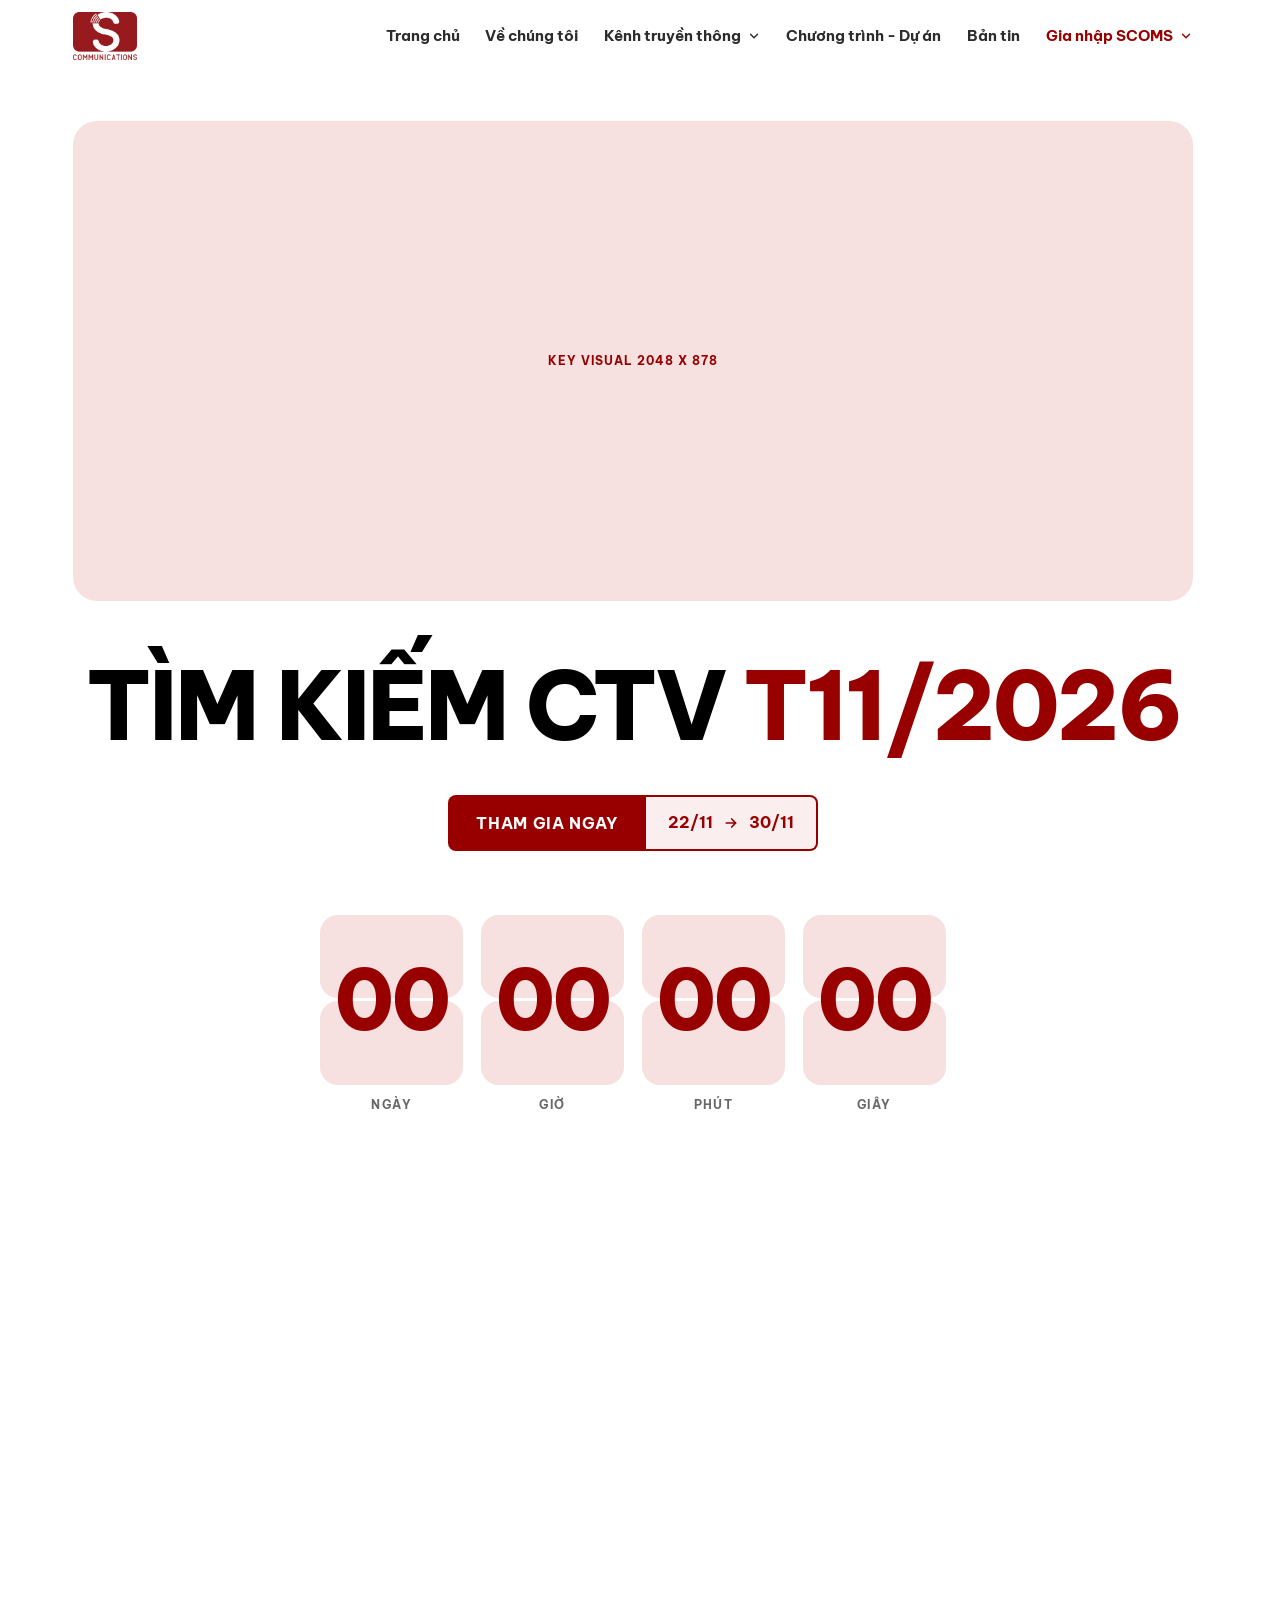
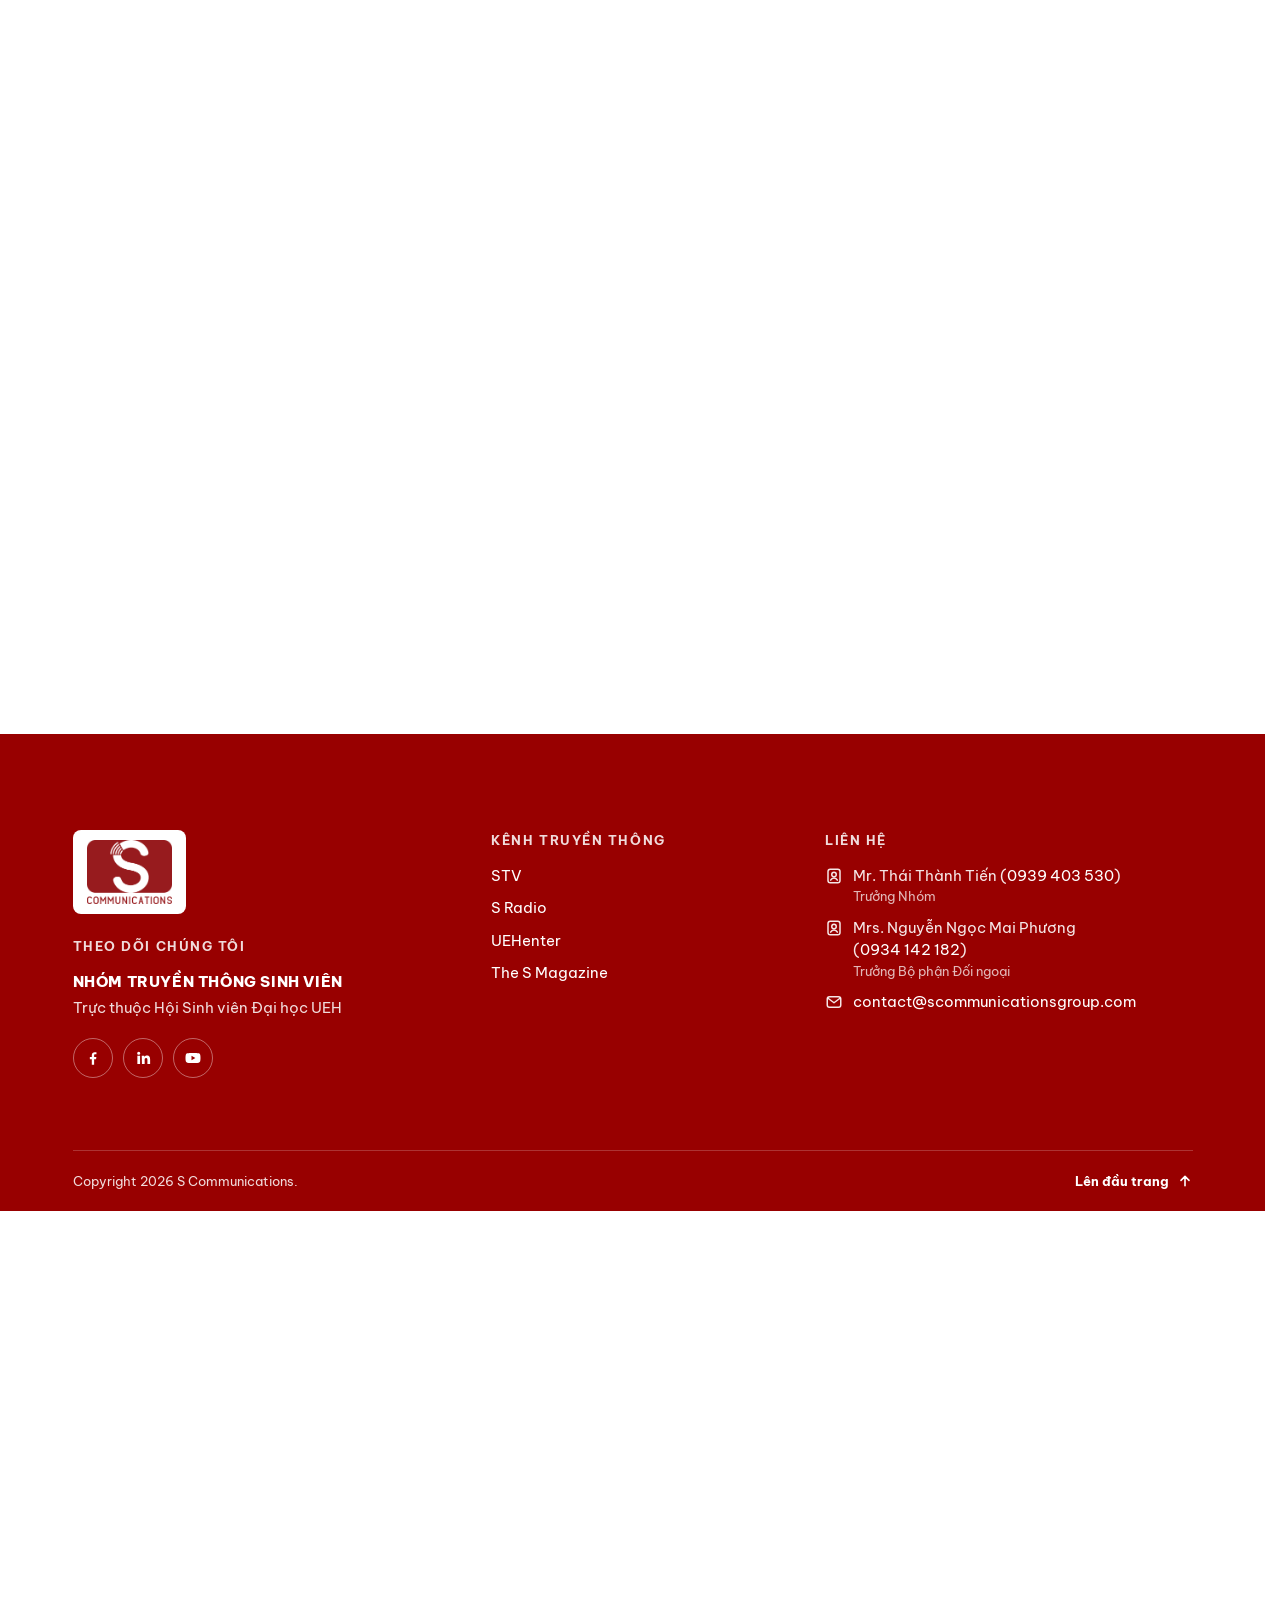
==== commit 41c84065: "Apply final client feedback to landing prototype - FAQ: reword question about students outside UEH -" ====
--- a/prototype/index.html
+++ b/prototype/index.html
@@ -189,7 +189,7 @@
 					<div class="scl-modal__panel">
 						<button class="scl-modal__close" type="button" data-scl-dialog-close aria-label="Đóng"><svg viewBox="0 0 24 24" fill="none" stroke="currentColor" stroke-width="2.4" stroke-linecap="round" aria-hidden="true"><path d="M6 6l12 12M18 6L6 18"/></svg></button>
 						<header class="scl-modal__head"><h2 class="scl-modal__title" id="scl-team-05-title">Ekip Radio</h2></header>
-						<div class="scl-modal__body"><div class="scl-modal__role"><h3 class="scl-modal__role-title">1. MC</h3><div class="scl-modal__group"><h4>a. Bạn sẽ làm gì?</h4><ul><li>Cùng team lên ý tưởng, xây dựng kế hoạch truyền thông cho các sản phẩm và chương trình của Ekip Radio.</li><li>Tham gia thu âm cho các bài chuyên mục, sản phẩm thương hiệu S Radio và S Communications.</li><li>Đảm nhận vị trí MC/Host cho các sản phẩm Podcast, Talk Series và các chương trình, dự án của Ekip và Nhóm.</li><li>Phối hợp với biên tập, kỹ thuật để đảm bảo sản phẩm đạt chất lượng tốt về nội dung và cảm xúc.</li><li>Ngoài chuyên môn MC, được tạo điều kiện để phát triển bản thân và kỹ năng ở các vị trí khác liên quan đến truyền thông thuộc gói công việc của Ekip hoặc Nhóm.</li></ul></div><div class="scl-modal__group"><h4>b. Điểm cộng cho bạn nếu</h4><ul><li>Yêu thích và có mong muốn phát triển trong lĩnh vực MC thu âm và MC sân khấu.</li><li>Phát âm chuẩn, lưu loát, khéo léo, có khả năng ứng biến và xử lý tình huống tốt.</li><li>Có hiểu biết cơ bản về podcast, video podcast.</li><li>Có kinh nghiệm thu âm/MC hoặc biết sử dụng cơ bản phần mềm chỉnh sửa âm thanh, video là một lợi thế.</li><li>Có niềm yêu thích với truyền thông.</li><li>Có khả năng teamwork, tinh thần trách nhiệm cao, ham học hỏi và chịu được áp lực.</li><li>Thái độ lạc quan, tư duy tích cực, chủ động trong công việc, có khả năng quản lý công việc và thời gian.</li></ul></div></div><div class="scl-modal__role"><h3 class="scl-modal__role-title">2. Biên tập</h3><div class="scl-modal__group"><h4>a. Bạn sẽ làm gì?</h4><ul><li>Cùng team lên ý tưởng, xây dựng kế hoạch truyền thông cho các sản phẩm và chương trình của Ekip Radio.</li><li>Đảm nhận vị trí biên tập, viết kịch bản và xây dựng nội dung truyền thông trên Fanpage, Instagram, TikTok, Spotify, Youtube của S Radio.</li><li>Phối hợp với MC và kỹ thuật để đảm bảo nội dung nhất quán về thông điệp, giọng điệu và cảm xúc.</li><li>Ngoài chuyên môn Biên tập, được tạo điều kiện để phát triển bản thân và kỹ năng ở các vị trí khác liên quan đến truyền thông thuộc gói công việc của Ekip hoặc Nhóm.</li></ul></div><div class="scl-modal__group"><h4>b. Điểm cộng cho bạn nếu</h4><ul><li>Yêu thích với việc đọc sách, viết lách và nghe podcast.</li><li>Có tư duy sáng tạo, góc nhìn đa chiều và phong cách hành văn riêng.</li><li>Có khả năng viết đa dạng hình thức, thể loại. Nhạy bén với những xu hướng mới là một lợi thế.</li><li>Có niềm yêu thích với truyền thông.</li><li>Có khả năng teamwork, tinh thần trách nhiệm cao, ham học hỏi và chịu được áp lực.</li><li>Thái độ lạc quan, tư duy tích cực, chủ động trong công việc, có khả năng quản lý công việc và thời gian.</li></ul></div></div><div class="scl-modal__role"><h3 class="scl-modal__role-title">3. Kỹ thuật</h3><div class="scl-modal__group"><h4>a. Bạn sẽ làm gì?</h4><ul><li>Cùng team lên ý tưởng, xây dựng kế hoạch truyền thông cho các sản phẩm và chương trình của Ekip Radio.</li><li>Đảm nhận thiết kế, chỉnh sửa hình ảnh, clip, âm thanh cho các sản phẩm, chương trình, sự kiện của Ekip Radio và Nhóm.</li><li>Chịu trách nhiệm chỉnh sửa, hậu kỳ âm thanh của thương hiệu S Radio và S Communications.</li><li>Phối hợp với MC và Biên tập để hoàn thiện sản phẩm đúng tiến độ và chất lượng.</li><li>Ngoài chuyên môn Kỹ thuật, được tạo điều kiện để phát triển bản thân và kỹ năng ở các vị trí khác liên quan đến truyền thông thuộc gói công việc của Ekip hoặc Nhóm.</li></ul></div><div class="scl-modal__group"><h4>b. Điểm cộng cho bạn nếu</h4><ul><li>Có đam mê với hình ảnh, âm thanh, video và mong muốn phát triển kỹ năng edit hình ảnh, video chuyên nghiệp.</li><li>Sử dụng được các phần mềm chỉnh âm thanh, chỉnh sửa ảnh, dựng video là một lợi thế.</li><li>Có khả năng cảm thụ âm thanh và hình ảnh, tư duy thẩm mỹ tốt.</li><li>Có máy ảnh/máy quay là một lợi thế.</li><li>Có hiểu biết về podcast là một lợi thế.</li><li>Có niềm yêu thích với truyền thông.</li><li>Có khả năng teamwork, tinh thần trách nhiệm cao, ham học hỏi và chịu được áp lực.</li><li>Thái độ lạc quan, tư duy tích cực, chủ động trong công việc, có khả năng quản lý công việc và thời gian.</li></ul></div></div></div>
+						<div class="scl-modal__body"><div class="scl-modal__role"><h3 class="scl-modal__role-title">1. MC</h3><div class="scl-modal__group"><h4>a. Bạn sẽ làm gì?</h4><ul><li>Cùng team lên ý tưởng, xây dựng kế hoạch truyền thông cho các sản phẩm và chương trình của Ekip Radio.</li><li>Tham gia thu âm cho các bài chuyên mục, sản phẩm thương hiệu S Radio và S Communications.</li><li>Đảm nhận vị trí MC/Host cho các sản phẩm Podcast, Talk Series và các chương trình, dự án của Ekip và Nhóm.</li><li>Phối hợp với biên tập, kỹ thuật để đảm bảo sản phẩm đạt chất lượng tốt về nội dung và cảm xúc.</li><li>Ngoài chuyên môn MC, được tạo điều kiện để phát triển bản thân và kỹ năng ở các vị trí khác liên quan đến truyền thông thuộc gói công việc của Ekip hoặc Nhóm.</li></ul></div><div class="scl-modal__group"><h4>b. Điểm cộng cho bạn nếu</h4><ul><li>Yêu thích và có mong muốn phát triển trong lĩnh vực MC thu âm và MC sân khấu.</li><li>Phát âm chuẩn, lưu loát, khéo léo, có khả năng ứng biến và xử lý tình huống tốt.</li><li>Có hiểu biết cơ bản về podcast, video podcast.</li><li>Có kinh nghiệm thu âm/MC hoặc biết sử dụng cơ bản phần mềm chỉnh sửa âm thanh, video là một lợi thế.</li><li>Có niềm yêu thích với truyền thông.</li><li>Có khả năng teamwork, tinh thần trách nhiệm cao, ham học hỏi và chịu được áp lực.</li><li>Thái độ lạc quan, tư duy tích cực, chủ động trong công việc, có khả năng quản lý công việc và thời gian.</li></ul></div></div><div class="scl-modal__role"><h3 class="scl-modal__role-title">2. Biên tập</h3><div class="scl-modal__group"><h4>a. Bạn sẽ làm gì?</h4><ul><li>Cùng team lên ý tưởng, xây dựng kế hoạch truyền thông cho các sản phẩm và chương trình của Ekip Radio.</li><li>Đảm nhận vị trí biên tập, viết kịch bản và xây dựng nội dung truyền thông trên Fanpage, Instagram, TikTok, Spotify, Youtube của S Radio.</li><li>Phối hợp với MC và kỹ thuật để đảm bảo nội dung nhất quán về thông điệp, giọng điệu và cảm xúc.</li><li>Ngoài chuyên môn Biên tập, được tạo điều kiện để phát triển bản thân và kỹ năng ở các vị trí khác liên quan đến truyền thông thuộc gói công việc của Ekip hoặc Nhóm.</li></ul></div><div class="scl-modal__group"><h4>b. Điểm cộng cho bạn nếu</h4><ul><li>Yêu thích với việc đọc sách, viết lách và nghe podcast.</li><li>Có tư duy sáng tạo, góc nhìn đa chiều và phong cách hành văn riêng.</li><li>Có khả năng viết đa dạng hình thức, thể loại. Nhạy bén với những xu hướng mới là một lợi thế.</li><li>Có niềm yêu thích với truyền thông.</li><li>Có khả năng teamwork, tinh thần trách nhiệm cao, ham học hỏi và chịu được áp lực.</li><li>Thái độ lạc quan, tư duy tích cực, chủ động trong công việc, có khả năng quản lý công việc và thời gian.</li></ul></div></div><div class="scl-modal__role"><h3 class="scl-modal__role-title">3. Kỹ thuật</h3><div class="scl-modal__group"><h4>a. Bạn sẽ làm gì?</h4><ul><li>Cùng team lên ý tưởng, xây dựng kế hoạch truyền thông cho các sản phẩm và chương trình của Ekip Radio.</li><li>Đảm nhận thiết kế, chỉnh sửa hình ảnh, clip, âm thanh cho các sản phẩm, chương trình, sự kiện của Ekip Radio và Nhóm.</li><li>Chịu trách nhiệm chỉnh sửa, hậu kỳ âm thanh của thương hiệu S Radio và S Communications.</li><li>Phối hợp với MC và Biên tập để hoàn thiện sản phẩm đúng tiến độ và chất lượng.</li><li>Ngoài chuyên môn Kỹ thuật, được tạo điều kiện để phát triển bản thân và kỹ năng ở các vị trí khác liên quan đến truyền thông thuộc gói công việc của Ekip hoặc Nhóm.</li></ul></div><div class="scl-modal__group"><h4>b. Điểm cộng cho bạn nếu</h4><ul><li>Có kiến thức hoặc sự yêu thích đối với lĩnh vực thiết kế, quay dựng, chỉnh sửa hình ảnh, video và âm thanh.</li><li>Có khả năng sử dụng hoặc sẵn sàng học hỏi các phần mềm chuyên môn như Adobe Photoshop, Illustrator, Premiere Pro, Audition hoặc các công cụ tương đương.</li><li>Có tư duy thẩm mỹ, khả năng sáng tạo và chú ý đến chi tiết trong quá trình sản xuất sản phẩm truyền thông.</li><li>Có khả năng tiếp nhận brief, triển khai ý tưởng và đảm bảo chất lượng sản phẩm theo yêu cầu.</li><li>Có tinh thần chủ động, trách nhiệm, cẩn thận và khả năng phối hợp làm việc nhóm tốt.</li><li>Sẵn sàng học hỏi, cập nhật kỹ năng và tiếp cận các công cụ sản xuất nội dung mới.</li></ul></div></div></div>
 					</div>
 				</dialog>
 				<dialog class="scl-modal" id="scl-team-06" aria-labelledby="scl-team-06-title">
@@ -229,7 +229,7 @@
 					<h2 class="scl-title scl-title--red" data-scl-reveal="title"><span class="scl-line"><span>Các bước đến gần hơn với Scoms</span></span></h2>
 				</div>
 				<ol class="scl-st__list">
-					<li class="scl-st__item scl-tone" data-scl-reveal style="--i:0"><h3 class="scl-st__step">Bước 1</h3><p class="scl-st__text">Đầu tiên bạn nhấn vào đường link <a href="#bo-phan">TẠI ĐÂY</a> để truy cập vào bộ đề của các Bộ phận/Ekip. (Đừng quên để ý vào đúng bộ đề của Bộ phận/Ekip mà mình apply nha)</p><span class="scl-st__arrow" aria-hidden="true"><svg viewBox="0 0 24 24" fill="none" stroke="currentColor" stroke-width="2.4" stroke-linecap="round" stroke-linejoin="round"><path d="M5 12h14M13 6l6 6-6 6"/></svg></span></li>
+					<li class="scl-st__item scl-tone" data-scl-reveal style="--i:0"><h3 class="scl-st__step">Bước 1</h3><p class="scl-st__text">Đầu tiên bạn nhấn vào đường link <a href="#">TẠI ĐÂY</a> để truy cập vào bộ đề của các Bộ phận/Ekip. (Đừng quên để ý vào đúng bộ đề của Bộ phận/Ekip mà mình apply nha)</p><span class="scl-st__arrow" aria-hidden="true"><svg viewBox="0 0 24 24" fill="none" stroke="currentColor" stroke-width="2.4" stroke-linecap="round" stroke-linejoin="round"><path d="M5 12h14M13 6l6 6-6 6"/></svg></span></li>
 					<li class="scl-st__item scl-tone" data-scl-reveal style="--i:2"><h3 class="scl-st__step">Bước 2</h3><p class="scl-st__text">Tiếp đến bạn ấn chuột phải và chọn <strong>"Tải xuống/Download"</strong> hoặc chọn <strong>"Tệp"</strong> và <strong>"Tạo bản sao/Duplicate"</strong> vào Google Drive của mình.</p><span class="scl-st__arrow" aria-hidden="true"><svg viewBox="0 0 24 24" fill="none" stroke="currentColor" stroke-width="2.4" stroke-linecap="round" stroke-linejoin="round"><path d="M5 12h14M13 6l6 6-6 6"/></svg></span></li>
 					<li class="scl-st__item scl-tone" data-scl-reveal style="--i:4"><h3 class="scl-st__step">Bước 3</h3><p class="scl-st__text">Xuất file theo định dạng <strong>pdf</strong> và nếu có dẫn link Google Drive trong bài làm thì đừng quên cấp quyền truy cập ở chế độ <strong>"Người xem/Viewer"</strong> nhé!</p><span class="scl-st__arrow" aria-hidden="true"><svg viewBox="0 0 24 24" fill="none" stroke="currentColor" stroke-width="2.4" stroke-linecap="round" stroke-linejoin="round"><path d="M5 12h14M13 6l6 6-6 6"/></svg></span></li>
 					<li class="scl-st__item scl-tone" data-scl-reveal style="--i:6"><h3 class="scl-st__step">Bước 4</h3><p class="scl-st__text">Cuối cùng, truy cập <a href="#ung-tuyen">TẠI ĐÂY</a> để nộp đơn và cùng bắt đầu hành trình trở thành Scoms-ers ngay. <span class="scl-st__deadline" data-scl-until="2026-11-30T23:59:00+07:00">Hạn chót nộp đơn: 23:59, 30/11/2026</span></p></li>
@@ -267,7 +267,7 @@
 					<h2 class="scl-title" data-scl-reveal="title"><span class="scl-line"><span>Bạn có thắc mắc gì muốn hỏi chúng mình nè?</span></span></h2>
 					<div class="scl-fq__list">
 						<details class="scl-fq__item" name="scl-faq" open><summary class="scl-fq__q"><span class="scl-fq__mark" aria-hidden="true">?</span><span class="scl-fq__q-text">Em chưa có kinh nghiệm về truyền thông thì có thể ứng tuyển không ạ?</span><span class="scl-fq__icon" aria-hidden="true"></span></summary><div class="scl-fq__a"><p>S Communications luôn chào đón những bạn sinh viên nhiệt huyết, có tinh thần học hỏi và đặc biệt là niềm yêu thích đối với lĩnh vực truyền thông. Vì vậy, bạn đừng quá lo lắng nếu chưa có nhiều kinh nghiệm nhé!</p><p>Chúng mình tin rằng thái độ cầu tiến và sự chủ động sẽ là những yếu tố quan trọng giúp bạn phát triển khi tham gia Nhóm. Mong sớm gặp bạn tại S Communications!</p></div></details>
-						<details class="scl-fq__item" name="scl-faq"><summary class="scl-fq__q"><span class="scl-fq__mark" aria-hidden="true">?</span><span class="scl-fq__q-text">S Communications có tuyển sinh viên ngoài UEH không ạ?</span><span class="scl-fq__icon" aria-hidden="true"></span></summary><div class="scl-fq__a"><p>Hiện tại, S Communications đang tìm kiếm các bạn sinh viên đang học tập trên địa bàn Thành phố Hồ Chí Minh. Bạn có thể tham khảo thông tin chi tiết về điều kiện tham gia tại bài đăng chương trình nhé!</p></div></details>
+						<details class="scl-fq__item" name="scl-faq"><summary class="scl-fq__q"><span class="scl-fq__mark" aria-hidden="true">?</span><span class="scl-fq__q-text">Sinh viên ngoài UEH có thể apply không ạ?</span><span class="scl-fq__icon" aria-hidden="true"></span></summary><div class="scl-fq__a"><p>Hiện tại, S Communications đang tìm kiếm các bạn sinh viên đang học tập trên địa bàn Thành phố Hồ Chí Minh. Bạn có thể tham khảo thông tin chi tiết về điều kiện tham gia tại bài đăng chương trình nhé!</p></div></details>
 						<details class="scl-fq__item" name="scl-faq"><summary class="scl-fq__q"><span class="scl-fq__mark" aria-hidden="true">?</span><span class="scl-fq__q-text">Em có 02 nguyện vọng là 02 Team thuộc cùng một Bộ phận/Ekip thì cần nộp mấy đơn ạ?</span><span class="scl-fq__icon" aria-hidden="true"></span></summary><div class="scl-fq__a"><p>Nếu bạn chọn 02 Team thuộc cùng một Bộ phận/Ekip thì bạn chỉ cần điền 01 đơn thôi nha. Đừng quên ghi rõ thứ tự nguyện vọng của mình trong form để chúng mình nắm được nhé.</p></div></details>
 					</div>
 					<p class="scl-fq__note">Nếu cần trao đổi thêm, bạn có thể kết nối với chúng mình qua Facebook <a href="https://www.facebook.com/scoms.ueh" target="_blank" rel="noopener">S Communications</a> hoặc email <a href="mailto:contact@scommunicationsgroup.com">contact@scommunicationsgroup.com</a></p>
@@ -288,7 +288,6 @@
 					<li class="scl-nw__card" data-scl-reveal style="--i:4"><img class="scl-nw__thumb" src="https://scommunicationsgroup.com/wp-content/uploads/2019/04/54514657_2109249889165020_3039146449519509504_n-1024x683.jpg" width="1024" height="683" alt="" loading="lazy" decoding="async"><div class="scl-nw__tags"><span class="scl-nw__tag">S_Search</span></div><div class="scl-nw__bottom"><span class="scl-nw__date">09/04/2019</span><h3 class="scl-nw__title"><a class="scl-nw__link" href="https://scommunicationsgroup.com/chuong-trinh-tim-kiem-cong-tac-vien-thang-03-2019/">CHƯƠNG TRÌNH TÌM KIẾM CỘNG TÁC VIÊN THÁNG 03/2019</a></h3></div></li>
 					<li class="scl-nw__card" data-scl-reveal style="--i:5"><img class="scl-nw__thumb" src="https://scommunicationsgroup.com/wp-content/uploads/2018/12/TN-1024x536.jpg" width="1024" height="683" alt="" loading="lazy" decoding="async"><div class="scl-nw__tags"><span class="scl-nw__tag">S_Search</span></div><div class="scl-nw__bottom"><span class="scl-nw__date">11/12/2018</span><h3 class="scl-nw__title"><a class="scl-nw__link" href="https://scommunicationsgroup.com/vong-phong-van-tim-kiem-cong-tac-vien-thang-112018-buoi-tro-chuyen-dang-nho/">Vòng Phỏng Vấn Tìm Kiếm Cộng tác viên Tháng 11/2018: Buổi Trò Chuyện Đáng Nhớ</a></h3></div></li>
 				</ul>
-				<div class="scl-nw__more" data-scl-reveal><a class="scl-btn" href="https://scommunicationsgroup.com/tim-kiem-cong-tac-vien/"><span class="scl-btn__clip"><span data-text="Xem tất cả bài viết">Xem tất cả bài viết</span></span><svg viewBox="0 0 24 24" fill="none" stroke="currentColor" stroke-width="2.6" stroke-linecap="round" stroke-linejoin="round" aria-hidden="true"><path d="M5 12h14M13 6l6 6-6 6"/></svg></a></div>
 			</div>
 		</section>
 	</main>
--- a/plugin/scoms-landing/assets/css/news.css
+++ b/plugin/scoms-landing/assets/css/news.css
@@ -99,12 +99,6 @@
 	outline-offset: 3px;
 }
 
-.scl .scl-nw__more {
-	display: flex;
-	justify-content: center;
-	margin-top: clamp(28px, 4vw, 44px);
-}
-
 @media (hover: hover) {
 	.scl .scl-nw__card:hover .scl-nw__thumb {
 		transform: scale(1.06);
